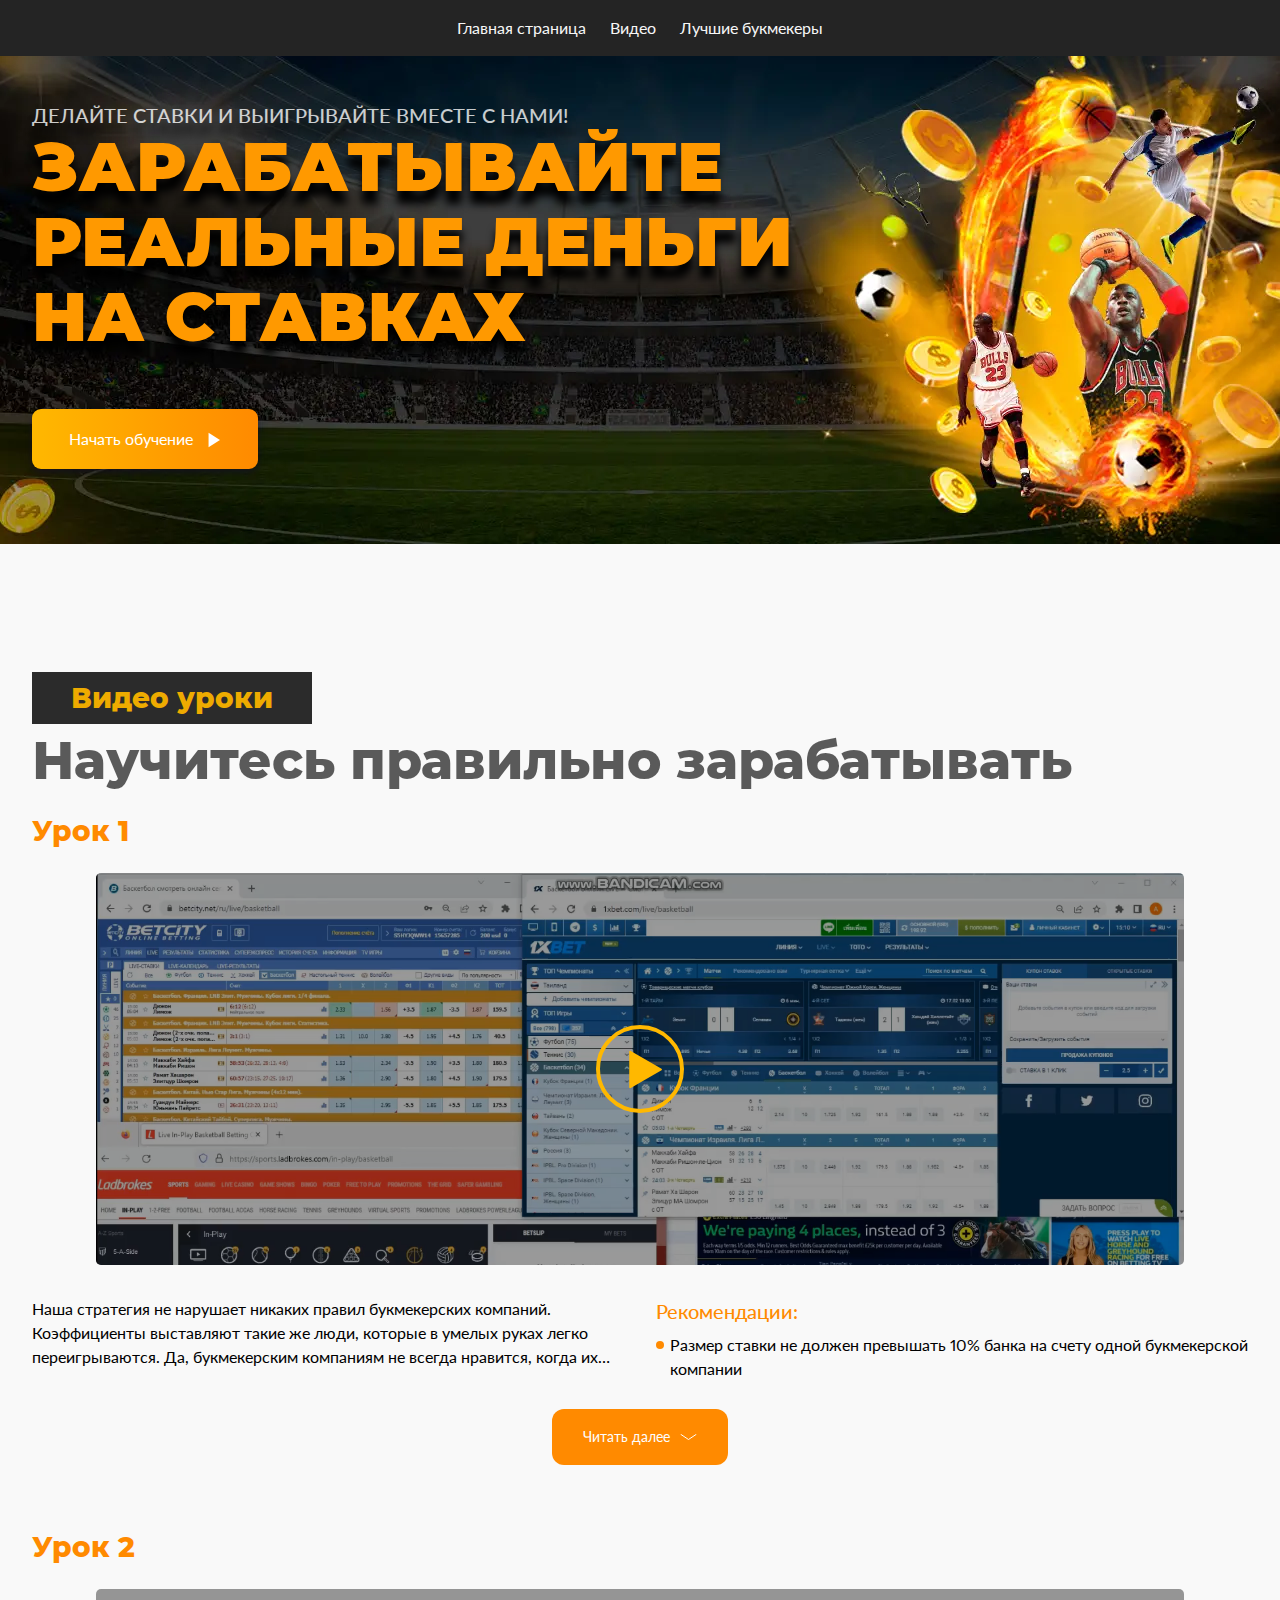
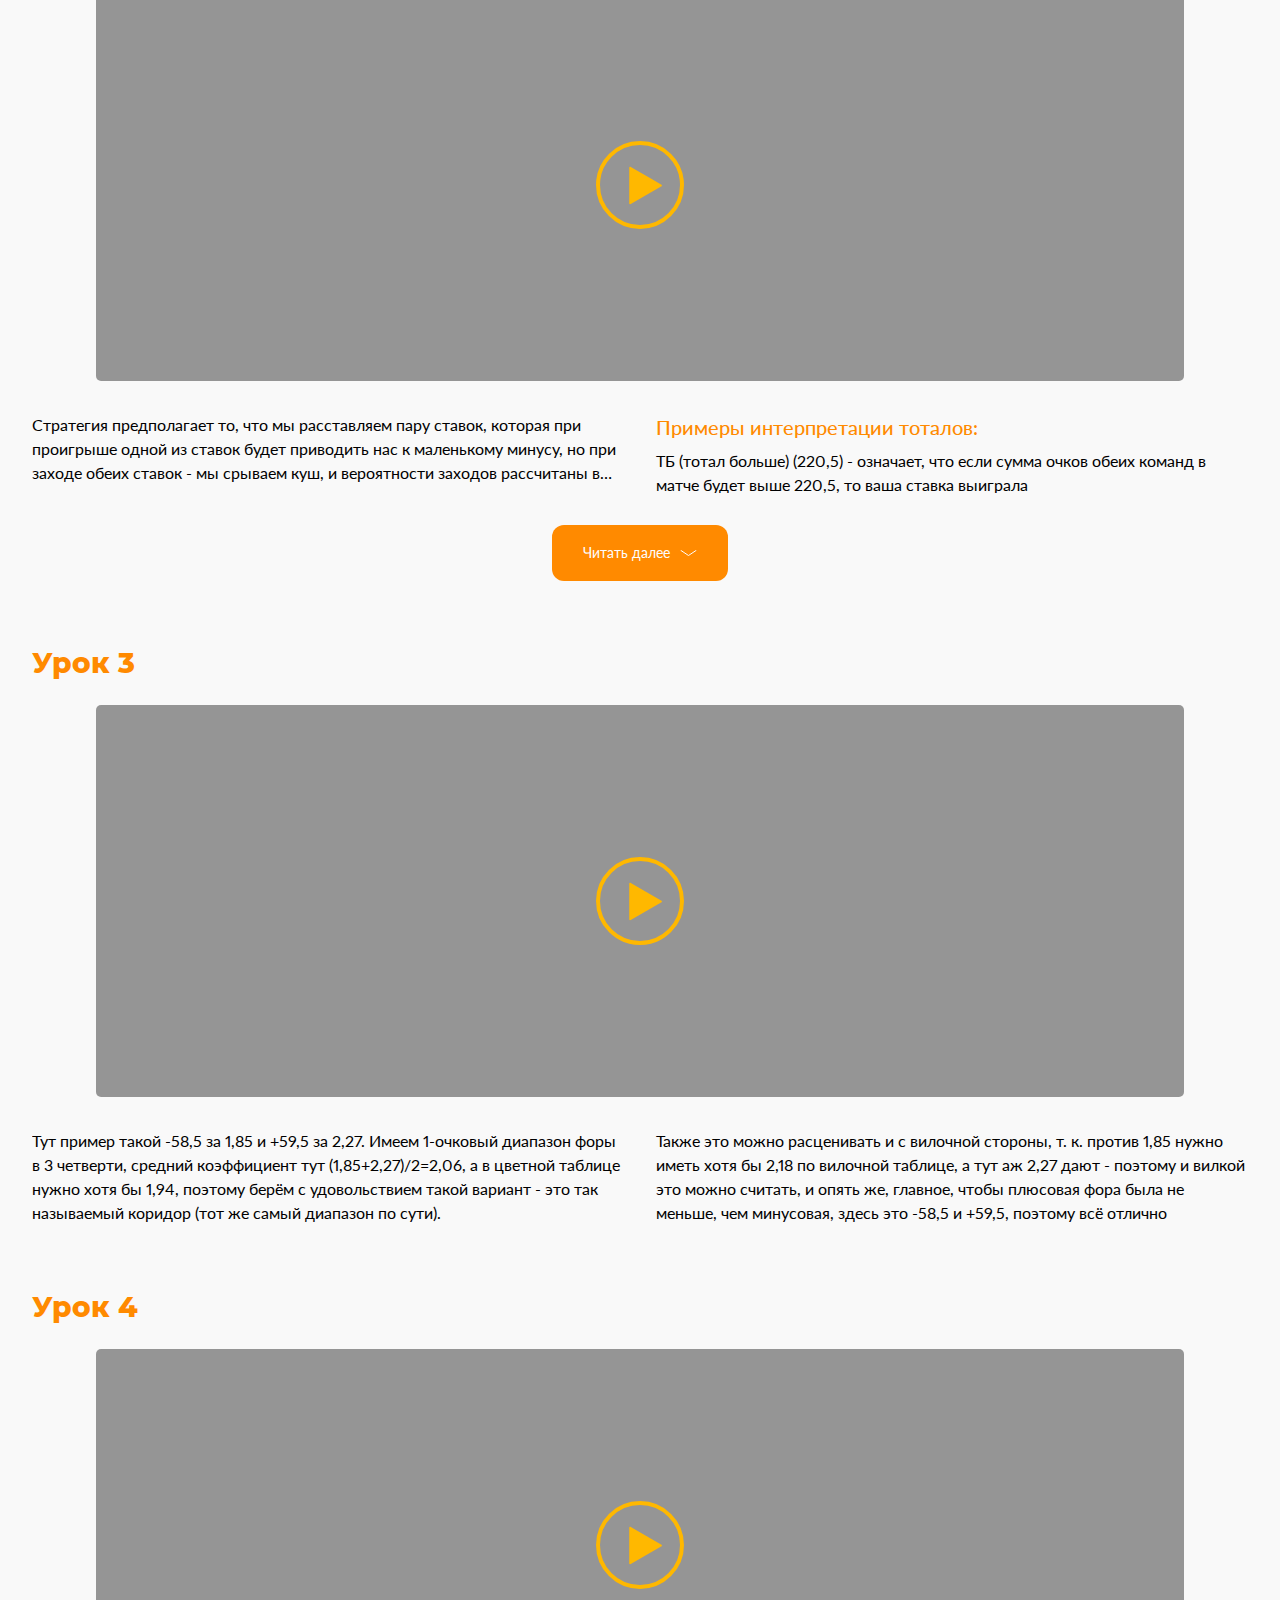
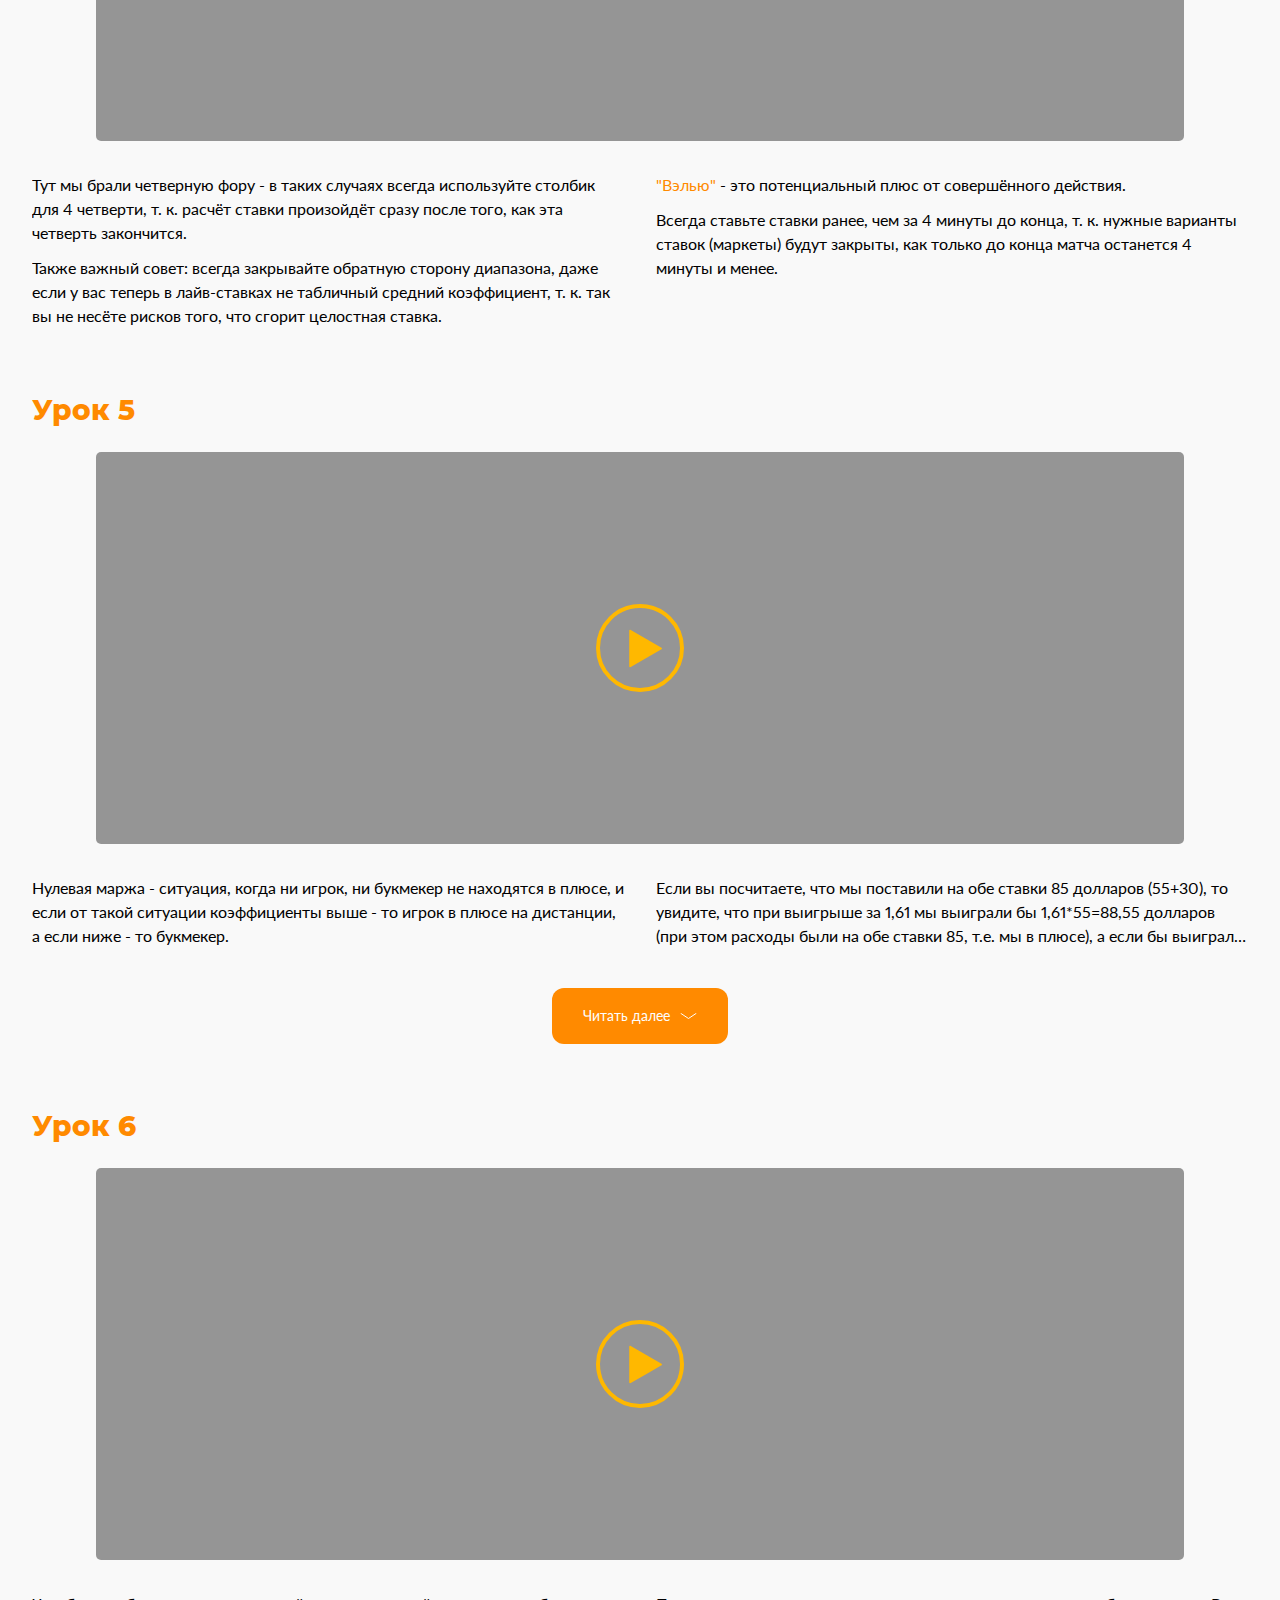
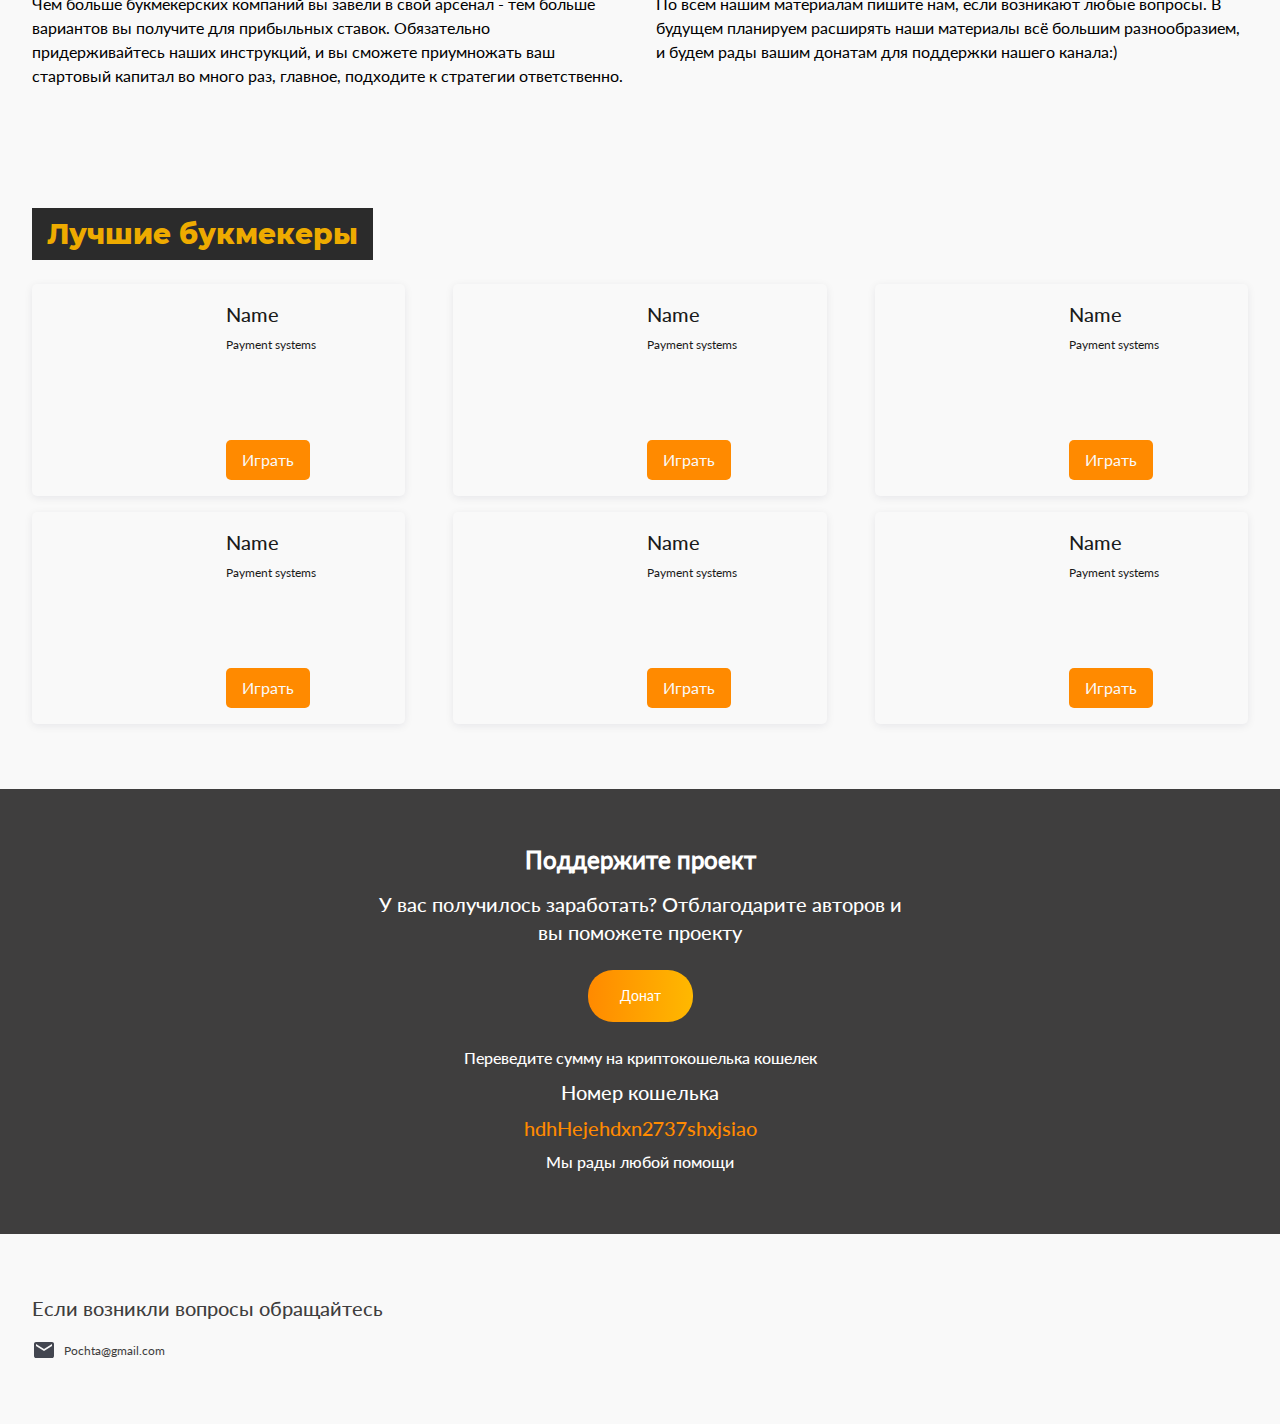
==== index.html @ 5195b5d2 "новая фича" ====
<!DOCTYPE html>
<html lang="en">

<head>
  <meta charset="UTF-8">
  <meta http-equiv="X-UA-Compatible" content="IE=edge">
  <meta name="viewport" content="width=device-width, initial-scale=1.0">
  <meta name="description" content="Зарабатывайте реальные деньги на ставках">
  <link rel="shortcut icon" href="./img/favicon.png">
  <link rel="preload" href="./fonts/Lato-Medium.woff2" as="font" type="font/woff2" crossorigin>
  <link rel="preload" href="./fonts/Lato-Regular.woff2" as="font" type="font/woff2" crossorigin>
  <link rel="preload" href="./fonts/Montserrat-Black.woff2" as="font" type="font/woff2" crossorigin>
  <link rel="preload" href="./fonts/Montserrat-ExtraBold.woff2" as="font" type="font/woff2" crossorigin>
  <link rel="stylesheet" href="./css/main-min.css">
  <script defer src="./js/main.js"></script>
  <title>Зарабатывайте реальные деньги на ставках</title>
</head>

<body>
  <div class="page">
    <header class="header">
      <div class="header__container container">
        <button class="burger" aria-label="Открыть скрытое меню">
          <span></span>
          <span></span>
          <span></span>
        </button>
        <div class="header__menu">
          <nav class="nav" aria-label="Навигация">
            <ul class="nav__list" aria-label="Список навигации">
              <li class="nav__item">
                <a class="nav__link link-anchor link-nav" href="index.html" aria-label="Главная страница">
                  Главная страница
                </a>
              </li>
              <li class="nav__item">
                <a class="nav__link link-anchor link-nav" href="#video" aria-label="Видео">
                  Видео
                </a>
              </li>
              <li class="nav__item">
                <a class="nav__link link-anchor link-nav" href="#bookmekers" aria-label="Лучшие букмекеры">
                  Лучшие букмекеры
                </a>
              </li>
            </ul>
          </nav>
          <button class="header__exit-menu"></button>
        </div>
      </div>
    </header>
    <main>
      <section class="hero">
        <div class="hero__container container">
          <div class="hero__descr">
            <h1 class="hero__title">
              <span>Делайте ставки и выигрывайте вместе с нами!</span>
              Зарабатывайте реальные деньги на ставках
            </h1>
            <a class="hero__link link-anchor link-v1" href="#video">
              Начать обучение
              <svg width="14" height="18">
                <use xlink:href="./img/svg/sprites.svg#arrow-h"></use>
              </svg>
            </a>
          </div>
        </div>
      </section>
      <section class="lessons" id="video">
        <div class="container">
          <h2 class="lessons__main-title title-v2">
            Видео уроки
          </h2>
          <h3 class="lessons__sub-title title-v3">
            Научитесь правильно зарабатывать
          </h3>
          <ul class="lessons__list" aria-label="Список уроков">
            <li class="lessons__item">
              <h4 class="lessons__mini-title title-v4">
                Урок 1
              </h4>
              <div class="lessons__video">
                <video src="./video/video-1.mp4" preload="metadata" muted width="100" height="100"></video>
                <span class="lessons__play">
                  <img src="./img/play.svg" loading="lazy" width="50" height="50" alt="Icon">
                </span>
              </div>
              <div class="lessons__content">
                <div class="lessons__column">
                  <p class="lessons__text lessons__text_over text-v1">
                    Наша стратегия не нарушает никаких правил букмекерских компаний. Коэффициенты выставляют такие же
                    люди, которые в умелых руках легко переигрываются. Да, букмекерским компаниям не всегда нравится,
                    когда их обыгрывают стабильно и на много, они могут
                    в будущем подрезать вам лимиты, но вы просто переходите на игру
                    в другие букмекерские компании и соблюдайте возможность верификации владельца аккаунта, таким
                    образом вы сможете
                    без проблем выигрывать в разных местах и переходить сразу же
                    на новые.
                  </p>
                  <h5 class="lessons__submini-title title-v5">
                    Вот список букмекерских компаний, которые хуже всего защищены от нашей стратегии:
                  </h5>
                  <ul class="lessons__sublist">
                    <li class="lessons__subitem">
                      <p class="lessons__text lessons__text_underline text-v1">
                        Букмекер 1
                      </p>
                    </li>
                    <li class="lessons__subitem">
                      <p class="lessons__text lessons__text_underline text-v1">
                        Букмекер 2
                      </p>
                    </li>
                    <li class="lessons__subitem">
                      <p class="lessons__text lessons__text_underline text-v1">
                        Букмекер 3
                      </p>
                    </li>
                    <li class="lessons__subitem">
                      <p class="lessons__text lessons__text_underline text-v1">
                        Букмекер 4
                      </p>
                    </li>
                  </ul>
                  <p class="lessons__text text-v1">
                    Другая таблица - так называемая <strong>"вилочная"</strong>, она предназначена для любых обратных
                    событий, например
                    победа первой команды и победа второй команды (когда нет ничьи), или, например, ТМ (100,5) и ТБ
                    (100,5). Левый столбик используйте, как искомый коэффициент, а правый для того, чтобы понимать, если
                    обратный коэффициент выше, чем указан там, то вы можете ставить "вилку" прямо здесь
                    и сейчас.
                  </p>
                  <p class="lessons__text text-v1">
                    Пример: вы заметили Ф1 (-1,5) за 1,8, а Ф2 (+1,5) в этом же матче, но на другой букмекерской
                    компании за 2,5 - посмотрите обратный коэффициент к 1,8 по нашей таблице, увидите там 2,25, то есть
                    1,8 против 2,5 - это вилочная ситуация, и если вы поставите и туда и туда, то остаётесь в плюсе,
                    независимо от того, как закончится игра. Деньги в таком случае распределяйте так: больший
                    коэффициент делите на меньший: 2,5/1,8=1,39 - это означает что на меньший коэффициент вам нужно
                    поставить в 1,39 раз больше денег, чем на больший, например 139 долларов на 1,8
                    и 100 долларов на 2,5, тогда вы получите профит с любого исхода этой двухисходки.
                  </p>
                </div>
                <div class="lessons__column">
                  <h5 class="lessons__submini-title title-v5">
                    Рекомендации:
                  </h5>
                  <ul class="lessons__sublist lessons__sublist_2">
                    <li class="lessons__subitem">
                      <p class="lessons__text text-v1">
                        Размер ставки не должен превышать 10% банка на счету одной букмекерской компании
                      </p>
                    </li>
                    <li class="lessons__subitem">
                      <p class="lessons__text text-v1">
                        Лимит банка для стратегии не ограничен. Лимиты ставок в самой букмекерской компании могут быть
                        ограниченными, но вы это легко можете проверить на вашем аккаунте, посмотрев максимальную ставку
                        на интересующий вариант для ставки, чтобы понимать границы, до которых вы можете там ставить за
                        один раз
                      </p>
                    </li>
                    <li class="lessons__subitem">
                      <p class="lessons__text text-v1">
                        Рекомендуем использовать маскировочные ставки на входе в виде обыкновенных небольших ставок по
                        вашему мнению на самые известные спортивные события - это создаст иллюзию, что вы самый
                        обыкновенный игрок, и таким образом вы сможете переиграть их на ещё большие деньги на дистанции
                      </p>
                    </li>
                    <li class="lessons__subitem">
                      <p class="lessons__text text-v1">
                        Лучшие чемпионаты для баскетбола - это NBA, NCAA, а также все чемпионаты Бразилии, Австралии,
                        Филиппин, Индонезии, Аргентины, Японии и Южной Кореи. Все эти варианты имеют, как правило, очень
                        высокие лимиты, и они считаются топовыми в баскетболе, и играя на этих турнирах вы также будете
                        замаскированы, так как туда ставит очень большой пул любителей ставок, а также время от времени
                        вы можете играть на любом баскетболе помимо этих турниров. В футболе же можно ставить вообще на
                        любой чемпионат
                      </p>
                    </li>
                  </ul>
                  <table class="lessons__table table-one">
                    <tr class="table-one__r table-one__r_1">
                      <th class="table-one__th">
                        <p class="table-one__text">
                          Коэфициент
                        </p>
                      </th>
                      <th class="table-one__th">
                        <p class="table-one__text">
                          Обратный коэффициент
                        </p>
                      </th>
                    </tr>
                    <tr class="table-one__r table-one__r_2">
                      <td class="table-one__d">
                        <p class="table-one__text">
                          2
                        </p>
                      </td>
                      <td class="table-one__d">
                        <p class="table-one__text">
                          2
                        </p>
                      </td>
                    </tr>
                    <tr class="table-one__r">
                      <td class="table-one__d">
                        <p class="table-one__text">
                          1.99
                        </p>
                      </td>
                      <td class="table-one__d">
                        <p class="table-one__text">
                          2.01
                        </p>
                      </td>
                    </tr>
                    <tr class="table-one__r">
                      <td class="table-one__d">
                        <p class="table-one__text">
                          1.98
                        </p>
                      </td>
                      <td class="table-one__d">
                        <p class="table-one__text">
                          2.02
                        </p>
                      </td>
                    </tr>
                    <tr class="table-one__r">
                      <td class="table-one__d">
                        <p class="table-one__text">
                          1.97
                        </p>
                      </td>
                      <td class="table-one__d">
                        <p class="table-one__text">
                          2.03
                        </p>
                      </td>
                    </tr>
                    <tr class="table-one__r">
                      <td class="table-one__d">
                        <p class="table-one__text">
                          1.96
                        </p>
                      </td>
                      <td class="table-one__d">
                        <p class="table-one__text">
                          2.04
                        </p>
                      </td>
                    </tr>
                    <tr class="table-one__r">
                      <td class="table-one__d">
                        <p class="table-one__text">
                          1.95
                        </p>
                      </td>
                      <td class="table-one__d">
                        <p class="table-one__text">
                          2.05
                        </p>
                      </td>
                    </tr>
                    <tr class="table-one__r">
                      <td class="table-one__d">
                        <p class="table-one__text">
                          1.96
                        </p>
                      </td>
                      <td class="table-one__d">
                        <p class="table-one__text">
                          2.04
                        </p>
                      </td>
                    </tr>
                    <tr class="table-one__r">
                      <td class="table-one__d">
                        <p class="table-one__text">
                          1.95
                        </p>
                      </td>
                      <td class="table-one__d">
                        <p class="table-one__text">
                          2.05
                        </p>
                      </td>
                    </tr>
                    <tr class="table-one__r">
                      <td class="table-one__d">
                        <p class="table-one__text">
                          1.94
                        </p>
                      </td>
                      <td class="table-one__d">
                        <p class="table-one__text">
                          2.06
                        </p>
                      </td>
                    </tr>
                    <tr class="table-one__r">
                      <td class="table-one__d">
                        <p class="table-one__text">
                          1.93
                        </p>
                      </td>
                      <td class="table-one__d">
                        <p class="table-one__text">
                          2.08
                        </p>
                      </td>
                    </tr>
                    <tr class="table-one__r">
                      <td class="table-one__d">
                        <p class="table-one__text">
                          1.92
                        </p>
                      </td>
                      <td class="table-one__d">
                        <p class="table-one__text">
                          2.09
                        </p>
                      </td>
                    </tr>
                    <tr class="table-one__r">
                      <td class="table-one__d">
                        <p class="table-one__text">
                          1.91
                        </p>
                      </td>
                      <td class="table-one__d">
                        <p class="table-one__text">
                          2.10
                        </p>
                      </td>
                    </tr>
                    <tr class="table-one__r">
                      <td class="table-one__d">
                        <p class="table-one__text">
                          1.9
                        </p>
                      </td>
                      <td class="table-one__d">
                        <p class="table-one__text">
                          2.11
                        </p>
                      </td>
                    </tr>
                    <tr class="table-one__r">
                      <td class="table-one__d">
                        <p class="table-one__text">
                          1.89
                        </p>
                      </td>
                      <td class="table-one__d">
                        <p class="table-one__text">
                          2.12
                        </p>
                      </td>
                    </tr>
                    <tr class="table-one__r">
                      <td class="table-one__d">
                        <p class="table-one__text">
                          1.88
                        </p>
                      </td>
                      <td class="table-one__d">
                        <p class="table-one__text">
                          2.14
                        </p>
                      </td>
                    </tr>
                    <tr class="table-one__r">
                      <td class="table-one__d">
                        <p class="table-one__text">
                          1.87
                        </p>
                      </td>
                      <td class="table-one__d">
                        <p class="table-one__text">
                          2.15
                        </p>
                      </td>
                    </tr>
                    <tr class="table-one__r">
                      <td class="table-one__d">
                        <p class="table-one__text">
                          1.86
                        </p>
                      </td>
                      <td class="table-one__d">
                        <p class="table-one__text">
                          2.16
                        </p>
                      </td>
                    </tr>
                    <tr class="table-one__r">
                      <td class="table-one__d">
                        <p class="table-one__text">
                          1.85
                        </p>
                      </td>
                      <td class="table-one__d">
                        <p class="table-one__text">
                          2.18
                        </p>
                      </td>
                    </tr>
                    <tr class="table-one__r">
                      <td class="table-one__d">
                        <p class="table-one__text">
                          1.84
                        </p>
                      </td>
                      <td class="table-one__d">
                        <p class="table-one__text">
                          2.19
                        </p>
                      </td>
                    </tr>
                    <tr class="table-one__r">
                      <td class="table-one__d">
                        <p class="table-one__text">
                          1.83
                        </p>
                      </td>
                      <td class="table-one__d">
                        <p class="table-one__text">
                          2.20
                        </p>
                      </td>
                    </tr>
                    <tr class="table-one__r">
                      <td class="table-one__d">
                        <p class="table-one__text">
                          1.82
                        </p>
                      </td>
                      <td class="table-one__d">
                        <p class="table-one__text">
                          2.22
                        </p>
                      </td>
                    </tr>
                    <tr class="table-one__r">
                      <td class="table-one__d">
                        <p class="table-one__text">
                          1.81
                        </p>
                      </td>
                      <td class="table-one__d">
                        <p class="table-one__text">
                          2.23
                        </p>
                      </td>
                    </tr>
                    <tr class="table-one__r">
                      <td class="table-one__d">
                        <p class="table-one__text">
                          1.8
                        </p>
                      </td>
                      <td class="table-one__d">
                        <p class="table-one__text">
                          2.25
                        </p>
                      </td>
                    </tr>
                    <tr class="table-one__r">
                      <td class="table-one__d">
                        <p class="table-one__text">
                          1.79
                        </p>
                      </td>
                      <td class="table-one__d">
                        <p class="table-one__text">
                          2.27
                        </p>
                      </td>
                    </tr>
                    <tr class="table-one__r">
                      <td class="table-one__d">
                        <p class="table-one__text">
                          1.78
                        </p>
                      </td>
                      <td class="table-one__d">
                        <p class="table-one__text">
                          2.28
                        </p>
                      </td>
                    </tr>
                    <tr class="table-one__r">
                      <td class="table-one__d">
                        <p class="table-one__text">
                          1.77
                        </p>
                      </td>
                      <td class="table-one__d">
                        <p class="table-one__text">
                          2.30
                        </p>
                      </td>
                    </tr>
                    <tr class="table-one__r">
                      <td class="table-one__d">
                        <p class="table-one__text">
                          1.76
                        </p>
                      </td>
                      <td class="table-one__d">
                        <p class="table-one__text">
                          2.32
                        </p>
                      </td>
                    </tr>
                    <tr class="table-one__r">
                      <td class="table-one__d">
                        <p class="table-one__text">
                          1.75
                        </p>
                      </td>
                      <td class="table-one__d">
                        <p class="table-one__text">
                          2.33
                        </p>
                      </td>
                    </tr>
                    <tr class="table-one__r">
                      <td class="table-one__d">
                        <p class="table-one__text">
                          1.74
                        </p>
                      </td>
                      <td class="table-one__d">
                        <p class="table-one__text">
                          2.35
                        </p>
                      </td>
                    </tr>
                    <tr class="table-one__r">
                      <td class="table-one__d">
                        <p class="table-one__text">
                          1.73
                        </p>
                      </td>
                      <td class="table-one__d">
                        <p class="table-one__text">
                          2.37
                        </p>
                      </td>
                    </tr>
                    <tr class="table-one__r">
                      <td class="table-one__d">
                        <p class="table-one__text">
                          1.72
                        </p>
                      </td>
                      <td class="table-one__d">
                        <p class="table-one__text">
                          2.39
                        </p>
                      </td>
                    </tr>
                    <tr class="table-one__r">
                      <td class="table-one__d">
                        <p class="table-one__text">
                          1.71
                        </p>
                      </td>
                      <td class="table-one__d">
                        <p class="table-one__text">
                          2.41
                        </p>
                      </td>
                    </tr>
                    <tr class="table-one__r">
                      <td class="table-one__d">
                        <p class="table-one__text">
                          1.7
                        </p>
                      </td>
                      <td class="table-one__d">
                        <p class="table-one__text">
                          2.43
                        </p>
                      </td>
                    </tr>
                    <tr class="table-one__r">
                      <td class="table-one__d">
                        <p class="table-one__text">
                          1.69
                        </p>
                      </td>
                      <td class="table-one__d">
                        <p class="table-one__text">
                          2.45
                        </p>
                      </td>
                    </tr>
                    <tr class="table-one__r">
                      <td class="table-one__d">
                        <p class="table-one__text">
                          1.68
                        </p>
                      </td>
                      <td class="table-one__d">
                        <p class="table-one__text">
                          2.47
                        </p>
                      </td>
                    </tr>
                    <tr class="table-one__r">
                      <td class="table-one__d">
                        <p class="table-one__text">
                          1.67
                        </p>
                      </td>
                      <td class="table-one__d">
                        <p class="table-one__text">
                          2.49
                        </p>
                      </td>
                    </tr>
                    <tr class="table-one__r">
                      <td class="table-one__d">
                        <p class="table-one__text">
                          1.66
                        </p>
                      </td>
                      <td class="table-one__d">
                        <p class="table-one__text">
                          2.52
                        </p>
                      </td>
                    </tr>
                    <tr class="table-one__r">
                      <td class="table-one__d">
                        <p class="table-one__text">
                          1.65
                        </p>
                      </td>
                      <td class="table-one__d">
                        <p class="table-one__text">
                          2.54
                        </p>
                      </td>
                    </tr>
                    <tr class="table-one__r">
                      <td class="table-one__d">
                        <p class="table-one__text">
                          1.64
                        </p>
                      </td>
                      <td class="table-one__d">
                        <p class="table-one__text">
                          2.56
                        </p>
                      </td>
                    </tr>
                    <tr class="table-one__r">
                      <td class="table-one__d">
                        <p class="table-one__text">
                          1.63
                        </p>
                      </td>
                      <td class="table-one__d">
                        <p class="table-one__text">
                          2.59
                        </p>
                      </td>
                    </tr>
                    <tr class="table-one__r">
                      <td class="table-one__d">
                        <p class="table-one__text">
                          1.62
                        </p>
                      </td>
                      <td class="table-one__d">
                        <p class="table-one__text">
                          2.61
                        </p>
                      </td>
                    </tr>
                    <tr class="table-one__r">
                      <td class="table-one__d">
                        <p class="table-one__text">
                          1.61
                        </p>
                      </td>
                      <td class="table-one__d">
                        <p class="table-one__text">
                          2.64
                        </p>
                      </td>
                    </tr>
                    <tr class="table-one__r">
                      <td class="table-one__d">
                        <p class="table-one__text">
                          1.6
                        </p>
                      </td>
                      <td class="table-one__d">
                        <p class="table-one__text">
                          2.67
                        </p>
                      </td>
                    </tr>
                    <tr class="table-one__r">
                      <td class="table-one__d">
                        <p class="table-one__text">
                          1.59
                        </p>
                      </td>
                      <td class="table-one__d">
                        <p class="table-one__text">
                          2.69
                        </p>
                      </td>
                    </tr>
                    <tr class="table-one__r">
                      <td class="table-one__d">
                        <p class="table-one__text">
                          1.58
                        </p>
                      </td>
                      <td class="table-one__d">
                        <p class="table-one__text">
                          2.72
                        </p>
                      </td>
                    </tr>
                    <tr class="table-one__r">
                      <td class="table-one__d">
                        <p class="table-one__text">
                          1.57
                        </p>
                      </td>
                      <td class="table-one__d">
                        <p class="table-one__text">
                          2.75
                        </p>
                      </td>
                    </tr>
                    <tr class="table-one__r">
                      <td class="table-one__d">
                        <p class="table-one__text">
                          1.56
                        </p>
                      </td>
                      <td class="table-one__d">
                        <p class="table-one__text">
                          2.79
                        </p>
                      </td>
                    </tr>
                    <tr class="table-one__r">
                      <td class="table-one__d">
                        <p class="table-one__text">
                          1.55
                        </p>
                      </td>
                      <td class="table-one__d">
                        <p class="table-one__text">
                          2.82
                        </p>
                      </td>
                    </tr>
                    <tr class="table-one__r">
                      <td class="table-one__d">
                        <p class="table-one__text">
                          1.54
                        </p>
                      </td>
                      <td class="table-one__d">
                        <p class="table-one__text">
                          2.85
                        </p>
                      </td>
                    </tr>
                    <tr class="table-one__r">
                      <td class="table-one__d">
                        <p class="table-one__text">
                          1.53
                        </p>
                      </td>
                      <td class="table-one__d">
                        <p class="table-one__text">
                          2.89
                        </p>
                      </td>
                    </tr>
                    <tr class="table-one__r">
                      <td class="table-one__d">
                        <p class="table-one__text">
                          1.52
                        </p>
                      </td>
                      <td class="table-one__d">
                        <p class="table-one__text">
                          2.92
                        </p>
                      </td>
                    </tr>
                    <tr class="table-one__r">
                      <td class="table-one__d">
                        <p class="table-one__text">
                          1.51
                        </p>
                      </td>
                      <td class="table-one__d">
                        <p class="table-one__text">
                          2.96
                        </p>
                      </td>
                    </tr>
                    <tr class="table-one__r">
                      <td class="table-one__d">
                        <p class="table-one__text">
                          1.5
                        </p>
                      </td>
                      <td class="table-one__d">
                        <p class="table-one__text">
                          3.0
                        </p>
                      </td>
                    </tr>
                    <tr class="table-one__r">
                      <td class="table-one__d">
                        <p class="table-one__text">
                          1.49
                        </p>
                      </td>
                      <td class="table-one__d">
                        <p class="table-one__text">
                          3.04
                        </p>
                      </td>
                    </tr>
                    <tr class="table-one__r">
                      <td class="table-one__d">
                        <p class="table-one__text">
                          1.48
                        </p>
                      </td>
                      <td class="table-one__d">
                        <p class="table-one__text">
                          3.08
                        </p>
                      </td>
                    </tr>
                    <tr class="table-one__r">
                      <td class="table-one__d">
                        <p class="table-one__text">
                          1.47
                        </p>
                      </td>
                      <td class="table-one__d">
                        <p class="table-one__text">
                          3.13
                        </p>
                      </td>
                    </tr>
                    <tr class="table-one__r">
                      <td class="table-one__d">
                        <p class="table-one__text">
                          1.46
                        </p>
                      </td>
                      <td class="table-one__d">
                        <p class="table-one__text">
                          3.17
                        </p>
                      </td>
                    </tr>
                    <tr class="table-one__r">
                      <td class="table-one__d">
                        <p class="table-one__text">
                          1.45
                        </p>
                      </td>
                      <td class="table-one__d">
                        <p class="table-one__text">
                          3.22
                        </p>
                      </td>
                    </tr>
                    <tr class="table-one__r">
                      <td class="table-one__d">
                        <p class="table-one__text">
                          1.44
                        </p>
                      </td>
                      <td class="table-one__d">
                        <p class="table-one__text">
                          3.27
                        </p>
                      </td>
                    </tr>
                    <tr class="table-one__r">
                      <td class="table-one__d">
                        <p class="table-one__text">
                          1.43
                        </p>
                      </td>
                      <td class="table-one__d">
                        <p class="table-one__text">
                          3.33
                        </p>
                      </td>
                    </tr>
                    <tr class="table-one__r">
                      <td class="table-one__d">
                        <p class="table-one__text">
                          1.42
                        </p>
                      </td>
                      <td class="table-one__d">
                        <p class="table-one__text">
                          3.38
                        </p>
                      </td>
                    </tr>
                    <tr class="table-one__r">
                      <td class="table-one__d">
                        <p class="table-one__text">
                          1.41
                        </p>
                      </td>
                      <td class="table-one__d">
                        <p class="table-one__text">
                          3.44
                        </p>
                      </td>
                    </tr>
                    <tr class="table-one__r">
                      <td class="table-one__d">
                        <p class="table-one__text">
                          1.4
                        </p>
                      </td>
                      <td class="table-one__d">
                        <p class="table-one__text">
                          3.50
                        </p>
                      </td>
                    </tr>
                    <tr class="table-one__r">
                      <td class="table-one__d">
                        <p class="table-one__text">
                          1.39
                        </p>
                      </td>
                      <td class="table-one__d">
                        <p class="table-one__text">
                          3.56
                        </p>
                      </td>
                    </tr>
                    <tr class="table-one__r">
                      <td class="table-one__d">
                        <p class="table-one__text">
                          1.38
                        </p>
                      </td>
                      <td class="table-one__d">
                        <p class="table-one__text">
                          3.63
                        </p>
                      </td>
                    </tr>
                    <tr class="table-one__r">
                      <td class="table-one__d">
                        <p class="table-one__text">
                          1.37
                        </p>
                      </td>
                      <td class="table-one__d">
                        <p class="table-one__text">
                          3.70
                        </p>
                      </td>
                    </tr>
                    <tr class="table-one__r">
                      <td class="table-one__d">
                        <p class="table-one__text">
                          1.36
                        </p>
                      </td>
                      <td class="table-one__d">
                        <p class="table-one__text">
                          3.78
                        </p>
                      </td>
                    </tr>
                    <tr class="table-one__r">
                      <td class="table-one__d">
                        <p class="table-one__text">
                          1.35
                        </p>
                      </td>
                      <td class="table-one__d">
                        <p class="table-one__text">
                          3.86
                        </p>
                      </td>
                    </tr>
                    <tr class="table-one__r">
                      <td class="table-one__d">
                        <p class="table-one__text">
                          1.34
                        </p>
                      </td>
                      <td class="table-one__d">
                        <p class="table-one__text">
                          3.94
                        </p>
                      </td>
                    </tr>
                    <tr class="table-one__r">
                      <td class="table-one__d">
                        <p class="table-one__text">
                          1.33
                        </p>
                      </td>
                      <td class="table-one__d">
                        <p class="table-one__text">
                          4.03
                        </p>
                      </td>
                    </tr>
                    <tr class="table-one__r">
                      <td class="table-one__d">
                        <p class="table-one__text">
                          1.32
                        </p>
                      </td>
                      <td class="table-one__d">
                        <p class="table-one__text">
                          4.13
                        </p>
                      </td>
                    </tr>
                    <tr class="table-one__r">
                      <td class="table-one__d">
                        <p class="table-one__text">
                          1.31
                        </p>
                      </td>
                      <td class="table-one__d">
                        <p class="table-one__text">
                          4.23
                        </p>
                      </td>
                    </tr>
                    <tr class="table-one__r">
                      <td class="table-one__d">
                        <p class="table-one__text">
                          1.3
                        </p>
                      </td>
                      <td class="table-one__d">
                        <p class="table-one__text">
                          4.33
                        </p>
                      </td>
                    </tr>
                    <tr class="table-one__r">
                      <td class="table-one__d">
                        <p class="table-one__text">
                          1.29
                        </p>
                      </td>
                      <td class="table-one__d">
                        <p class="table-one__text">
                          4.45
                        </p>
                      </td>
                    </tr>
                    <tr class="table-one__r">
                      <td class="table-one__d">
                        <p class="table-one__text">
                          1.28
                        </p>
                      </td>
                      <td class="table-one__d">
                        <p class="table-one__text">
                          4.57
                        </p>
                      </td>
                    </tr>
                    <tr class="table-one__r">
                      <td class="table-one__d">
                        <p class="table-one__text">
                          1.27
                        </p>
                      </td>
                      <td class="table-one__d">
                        <p class="table-one__text">
                          4.70
                        </p>
                      </td>
                    </tr>
                    <tr class="table-one__r">
                      <td class="table-one__d">
                        <p class="table-one__text">
                          1.26
                        </p>
                      </td>
                      <td class="table-one__d">
                        <p class="table-one__text">
                          4.85
                        </p>
                      </td>
                    </tr>
                    <tr class="table-one__r">
                      <td class="table-one__d">
                        <p class="table-one__text">
                          1.25
                        </p>
                      </td>
                      <td class="table-one__d">
                        <p class="table-one__text">
                          5.00
                        </p>
                      </td>
                    </tr>
                    <tr class="table-one__r">
                      <td class="table-one__d">
                        <p class="table-one__text">
                          1.24
                        </p>
                      </td>
                      <td class="table-one__d">
                        <p class="table-one__text">
                          5.17
                        </p>
                      </td>
                    </tr>
                    <tr class="table-one__r">
                      <td class="table-one__d">
                        <p class="table-one__text">
                          1.23
                        </p>
                      </td>
                      <td class="table-one__d">
                        <p class="table-one__text">
                          5.35
                        </p>
                      </td>
                    </tr>
                    <tr class="table-one__r">
                      <td class="table-one__d">
                        <p class="table-one__text">
                          1.22
                        </p>
                      </td>
                      <td class="table-one__d">
                        <p class="table-one__text">
                          5.55
                        </p>
                      </td>
                    </tr>
                    <tr class="table-one__r">
                      <td class="table-one__d">
                        <p class="table-one__text">
                          1.21
                        </p>
                      </td>
                      <td class="table-one__d">
                        <p class="table-one__text">
                          5.76
                        </p>
                      </td>
                    </tr>
                    <tr class="table-one__r">
                      <td class="table-one__d">
                        <p class="table-one__text">
                          1.2
                        </p>
                      </td>
                      <td class="table-one__d">
                        <p class="table-one__text">
                          6.00
                        </p>
                      </td>
                    </tr>
                    <tr class="table-one__r">
                      <td class="table-one__d">
                        <p class="table-one__text">
                          1.19
                        </p>
                      </td>
                      <td class="table-one__d">
                        <p class="table-one__text">
                          6.26
                        </p>
                      </td>
                    </tr>
                    <tr class="table-one__r">
                      <td class="table-one__d">
                        <p class="table-one__text">
                          1.18
                        </p>
                      </td>
                      <td class="table-one__d">
                        <p class="table-one__text">
                          6.56
                        </p>
                      </td>
                    </tr>
                    <tr class="table-one__r">
                      <td class="table-one__d">
                        <p class="table-one__text">
                          1.17
                        </p>
                      </td>
                      <td class="table-one__d">
                        <p class="table-one__text">
                          6.88
                        </p>
                      </td>
                    </tr>
                    <tr class="table-one__r">
                      <td class="table-one__d">
                        <p class="table-one__text">
                          1.16
                        </p>
                      </td>
                      <td class="table-one__d">
                        <p class="table-one__text">
                          7.25
                        </p>
                      </td>
                    </tr>
                    <tr class="table-one__r">
                      <td class="table-one__d">
                        <p class="table-one__text">
                          1.15
                        </p>
                      </td>
                      <td class="table-one__d">
                        <p class="table-one__text">
                          7.67
                        </p>
                      </td>
                    </tr>
                    <tr class="table-one__r">
                      <td class="table-one__d">
                        <p class="table-one__text">
                          1.14
                        </p>
                      </td>
                      <td class="table-one__d">
                        <p class="table-one__text">
                          8.14
                        </p>
                      </td>
                    </tr>
                    <tr class="table-one__r">
                      <td class="table-one__d">
                        <p class="table-one__text">
                          1.13
                        </p>
                      </td>
                      <td class="table-one__d">
                        <p class="table-one__text">
                          8.69
                        </p>
                      </td>
                    </tr>
                    <tr class="table-one__r">
                      <td class="table-one__d">
                        <p class="table-one__text">
                          1.12
                        </p>
                      </td>
                      <td class="table-one__d">
                        <p class="table-one__text">
                          9.33
                        </p>
                      </td>
                    </tr>
                    <tr class="table-one__r">
                      <td class="table-one__d">
                        <p class="table-one__text">
                          1.11
                        </p>
                      </td>
                      <td class="table-one__d">
                        <p class="table-one__text">
                          10.09
                        </p>
                      </td>
                    </tr>
                    <tr class="table-one__r">
                      <td class="table-one__d">
                        <p class="table-one__text">
                          1.1
                        </p>
                      </td>
                      <td class="table-one__d">
                        <p class="table-one__text">
                          11.00
                        </p>
                      </td>
                    </tr>
                    <tr class="table-one__r">
                      <td class="table-one__d">
                        <p class="table-one__text">
                          1.09
                        </p>
                      </td>
                      <td class="table-one__d">
                        <p class="table-one__text">
                          12.11
                        </p>
                      </td>
                    </tr>
                    <tr class="table-one__r">
                      <td class="table-one__d">
                        <p class="table-one__text">
                          1.08
                        </p>
                      </td>
                      <td class="table-one__d">
                        <p class="table-one__text">
                          13.50
                        </p>
                      </td>
                    </tr>
                    <tr class="table-one__r">
                      <td class="table-one__d">
                        <p class="table-one__text">
                          1.07
                        </p>
                      </td>
                      <td class="table-one__d">
                        <p class="table-one__text">
                          15.29
                        </p>
                      </td>
                    </tr>
                    <tr class="table-one__r">
                      <td class="table-one__d">
                        <p class="table-one__text">
                          1.06
                        </p>
                      </td>
                      <td class="table-one__d">
                        <p class="table-one__text">
                          17.67
                        </p>
                      </td>
                    </tr>
                    <tr class="table-one__r">
                      <td class="table-one__d">
                        <p class="table-one__text">
                          1.05
                        </p>
                      </td>
                      <td class="table-one__d">
                        <p class="table-one__text">
                          21.00
                        </p>
                      </td>
                    </tr>
                    <tr class="table-one__r">
                      <td class="table-one__d">
                        <p class="table-one__text">
                          1.04
                        </p>
                      </td>
                      <td class="table-one__d">
                        <p class="table-one__text">
                          26.00
                        </p>
                      </td>
                    </tr>
                    <tr class="table-one__r">
                      <td class="table-one__d">
                        <p class="table-one__text">
                          1.03
                        </p>
                      </td>
                      <td class="table-one__d">
                        <p class="table-one__text">
                          34.33
                        </p>
                      </td>
                    </tr>
                    <tr class="table-one__r">
                      <td class="table-one__d">
                        <p class="table-one__text">
                          1.02
                        </p>
                      </td>
                      <td class="table-one__d">
                        <p class="table-one__text">
                          51.00
                        </p>
                      </td>
                    </tr>
                    <tr class="table-one__r">
                      <td class="table-one__d">
                        <p class="table-one__text">
                          1.01
                        </p>
                      </td>
                      <td class="table-one__d">
                        <p class="table-one__text">
                          101.00
                        </p>
                      </td>
                    </tr>
                  </table>
                </div>
              </div>
              <a class="lessons__button link-v2">
                <span class="span-1">Читать далее</span>
                <span class="span-2">Свернуть</span>
                <svg width="17" height="7">
                  <use xlink:href="./img/svg/sprites.svg#arrow"></use>
                </svg>
              </a>
            </li>
            <li class="lessons__item">
              <h4 class="lessons__mini-title title-v4">
                Урок 2
              </h4>
              <div class="lessons__video">
                <video src="./video/video-2.mp4" preload="metadata" muted width="100" height="100"></video>
                <span class="lessons__play">
                  <img src="./img/play.svg" loading="lazy" width="50" height="50" alt="Icon">
                </span>
              </div>
              <div class="lessons__content">
                <div class="lessons__column">
                  <p class="lessons__text lessons__text_over text-v1">
                    Стратегия предполагает то, что мы расставляем пару ставок, которая при проигрыше одной из ставок
                    будет приводить нас к маленькому минусу, но при заходе обеих ставок - мы срываем куш, и вероятности
                    заходов рассчитаны в таблицах так, что
                    на дистанции мы всегда будем в плюсе, даже если с десяток начальных пар сыграло
                    у вас в маленький минус - в этом ничего страшного нет, просто двигайтесь
                    по правилам стратегии, и будете получать стабильный профит, когда будут заходить куши.
                  </p>
                  <p class="lessons__text text-v1">
                    В нашей стратегии плюсовая фора должна быть больше, чем минусовая, например пара Ф1(-1) и Ф2(+5,5)
                    означает диапазон в 4,5 очка.
                  </p>
                  <p class="lessons__text text-v1">
                    Также в нашей стратегии ТМ (тотал меньше) всегда должен быть выше по значению, чем ТБ (тотал
                    больше), например ТМ (205,5) и ТБ (200) означает диапазон в 5,5 очков.
                  </p>
                  <p class="lessons__text text-v1">
                    В цветной таблице в первом столбике перечислены диапазоны, а в следующих столбиках минимально
                    необходимый средний коэффициент двух ставок, которые мы ставим по нашей стратегии. Рекомендуем
                    всегда ставить с 3 четверти баскетбольного матча, так как чем ближе к концу матча, тем легче чаще
                    выигрывать. Примеры: идёт 3 четверть матча, мы ставим четырёх-очковый диапазон форы Ф1 (-1,5) за 1,8
                    и Ф2 (+5,5) за 1,7 - тогда средний коэффициент у нас будет (1,8+1,7)/2=1,75, и мы видим, что
                    табличное значение как раз 1,75, поэтому мы можем ставить такое в плюс, это рассчитано
                    математически, также если средний коэффициент получился бы выше 1,75 в данном примере, то это было
                    бы дополнительном плюсом для вас - так можно заработать ещё больше денег, так как выплата будет ещё
                    дороже.
                  </p>
                  <h5 class="lessons__submini-title lessons__submini-title_color title-v5">
                    Вот наша цветная таблица из видео:
                  </h5>
                  <table class="lessons__table table-two">
                    <tr class="table-two__tr table-two__tr_background table-two__tr_1">
                      <th class="table-two__th">
                        <p class="table-two__title table-two__title_left">
                          Диапазон
                        </p>
                      </th>
                      <th class="table-two__th">
                        <p class="table-two__title">
                          Форы
                        </p>
                      </th>
                      <th class="table-two__th">
                        <p class="table-two__title">
                          Тоталы
                        </p>
                      </th>
                    </tr>
                    <tr class="table-two__tr table-two__tr_2">
                      <td class="table-two__td">
                        <p class="table-two__text">
                          0.5
                        </p>
                      </td>
                      <td class="table-two__td">
                        <p class="table-two__text table-two__text_b">
                          1.97
                        </p>
                      </td>
                      <td class="table-two__td">
                        <p class="table-two__text table-two__text_g">
                          1.98
                        </p>
                        <p class="table-two__text">
                          1.97
                        </p>
                      </td>
                    </tr>
                    <tr class="table-two__tr table-two__tr_background table-two__tr_2">
                      <td class="table-two__td">
                        <p class="table-two__text">
                          1
                        </p>
                      </td>
                      <td class="table-two__td">
                        <p class="table-two__text table-two__text_b">
                          1.94
                        </p>
                        <p class="table-two__text">
                          1.93
                        </p>
                      </td>
                      <td class="table-two__td">
                        <p class="table-two__text">
                          1.95
                        </p>
                        <p class="table-two__text">
                          1.94
                        </p>
                      </td>
                    </tr>
                    <tr class="table-two__tr table-two__tr_2">
                      <td class="table-two__td">
                        <p class="table-two__text">
                          1.5
                        </p>
                      </td>
                      <td class="table-two__td">
                        <p class="table-two__text">
                          1.9
                        </p>
                        <p class="table-two__text table-two__text_b">
                          1.9
                        </p>
                      </td>
                      <td class="table-two__td">
                        <p class="table-two__text">
                          1.92
                        </p>
                        <p class="table-two__text">
                          1.91
                        </p>
                      </td>
                    </tr>
                    <tr class="table-two__tr table-two__tr_background table-two__tr_2">
                      <td class="table-two__td">
                        <p class="table-two__text">
                          2
                        </p>
                      </td>
                      <td class="table-two__td">
                        <p class="table-two__text">
                          1.87
                        </p>
                        <p class="table-two__text">
                          1.86
                        </p>
                      </td>
                      <td class="table-two__td">
                        <p class="table-two__text table-two__text_g">
                          1.9
                        </p>
                        <p class="table-two__text">
                          1.88
                        </p>
                      </td>
                    </tr>
                    <tr class="table-two__tr table-two__tr_2">
                      <td class="table-two__td">
                        <p class="table-two__text">
                          2.5
                        </p>
                      </td>
                      <td class="table-two__td">
                        <p class="table-two__text">
                          1.84
                        </p>
                        <p class="table-two__text table-two__text_b">
                          1.83
                        </p>
                      </td>
                      <td class="table-two__td">
                        <p class="table-two__text table-two__text_g">
                          1.87
                        </p>
                        <p class="table-two__text">
                          1.85
                        </p>
                      </td>
                    </tr>
                    <tr class="table-two__tr table-two__tr_background table-two__tr_2">
                      <td class="table-two__td">
                        <p class="table-two__text">
                          3
                        </p>
                      </td>
                      <td class="table-two__td">
                        <p class="table-two__text">
                          1.81
                        </p>
                        <p class="table-two__text">
                          1.79
                        </p>
                      </td>
                      <td class="table-two__td">
                        <p class="table-two__text">
                          1.84
                        </p>
                        <p class="table-two__text table-two__text_g">
                          1.83
                        </p>
                      </td>
                    </tr>
                    <tr class="table-two__tr table-two__tr_2">
                      <td class="table-two__td">
                        <p class="table-two__text">
                          3.5
                        </p>
                      </td>
                      <td class="table-two__td">
                        <p class="table-two__text">
                          1.78
                        </p>
                        <p class="table-two__text">
                          1.76
                        </p>
                      </td>
                      <td class="table-two__td">
                        <p class="table-two__text table-two__text_g">
                          1.82
                        </p>
                        <p class="table-two__text">
                          1.8
                        </p>
                      </td>
                    </tr>
                    <tr class="table-two__tr table-two__tr_background table-two__tr_2">
                      <td class="table-two__td">
                        <p class="table-two__text">
                          4
                        </p>
                      </td>
                      <td class="table-two__td">
                        <p class="table-two__text">
                          1.75
                        </p>
                        <p class="table-two__text">
                          1.73
                        </p>
                      </td>
                      <td class="table-two__td">
                        <p class="table-two__text">
                          1.79
                        </p>
                        <p class="table-two__text">
                          1.77
                        </p>
                      </td>
                    </tr>
                    <tr class="table-two__tr table-two__tr_2">
                      <td class="table-two__td">
                        <p class="table-two__text">
                          4.5
                        </p>
                      </td>
                      <td class="table-two__td">
                        <p class="table-two__text">
                          1.72
                        </p>
                        <p class="table-two__text">
                          1.7
                        </p>
                      </td>
                      <td class="table-two__td">
                        <p class="table-two__text">
                          1.77
                        </p>
                        <p class="table-two__text">
                          1.74
                        </p>
                      </td>
                    </tr>
                    <tr class="table-two__tr table-two__tr_background table-two__tr_2">
                      <td class="table-two__td">
                        <p class="table-two__text">
                          5
                        </p>
                      </td>
                      <td class="table-two__td">
                        <p class="table-two__text table-two__text_b">
                          1.7
                        </p>
                        <p class="table-two__text">
                          1.67
                        </p>
                      </td>
                      <td class="table-two__td">
                        <p class="table-two__text table-two__text_g">
                          1.75
                        </p>
                        <p class="table-two__text">
                          1.72
                        </p>
                      </td>
                    </tr>
                    <tr class="table-two__tr table-two__tr_2">
                      <td class="table-two__td">
                        <p class="table-two__text">
                          5.5
                        </p>
                      </td>
                      <td class="table-two__td">
                        <p class="table-two__text">
                          1.67
                        </p>
                        <p class="table-two__text table-two__text_b">
                          1.67
                        </p>
                      </td>
                      <td class="table-two__td">
                        <p class="table-two__text">
                          1.72
                        </p>
                        <p class="table-two__text">
                          1.69
                        </p>
                      </td>
                    </tr>
                    <tr class="table-two__tr table-two__tr_3">
                      <td class="table-two__td table-two__td_b">
                        <div class="table-two__td-div table-two__td-div_before table-two__td-div_background">
                          <p class="table-two__text table-two__text_q">
                            6
                          </p>
                        </div>
                        <div class="table-two__td-div">
                          <p class="table-two__text table-two__text_q">
                            6.5
                          </p>
                        </div>
                        <div class="table-two__td-div table-two__td-div_background">
                          <p class="table-two__text table-two__text_q">
                            7
                          </p>
                        </div>
                        <div class="table-two__td-div">
                          <p class="table-two__text table-two__text_q">
                            7.5
                          </p>
                        </div>
                        <div class="table-two__td-div table-two__td-div_background">
                          <p class="table-two__text table-two__text_q">
                            8
                          </p>
                        </div>
                        <div class="table-two__td-div">
                          <p class="table-two__text table-two__text_q">
                            8.5
                          </p>
                        </div>
                        <div class="table-two__td-div table-two__td-div_background">
                          <p class="table-two__text table-two__text_q">
                            9
                          </p>
                        </div>
                        <div class="table-two__td-div">
                          <p class="table-two__text table-two__text_q">
                            9.5
                          </p>
                        </div>
                        <div class="table-two__td-div table-two__td-div_before table-two__td-div_background">
                          <p class="table-two__text table-two__text_q">
                            10
                          </p>
                        </div>
                      </td>
                      <td class="table-two__td table-two__td_h">
                        <p class="table-two__text table-two__text_h table-two__text_b">
                          1.67
                        </p>
                      </td>
                      <td class="table-two__td table-two__td_b">
                        <div
                          class="table-two__td-div table-two__td-div_3 table-two__td-div_before-2 table-two__td-div_background-2">
                          <p class="table-two__text">
                            1.7
                          </p>
                          <p class="table-two__text">
                            1.67
                          </p>
                        </div>
                        <div class="table-two__td-div table-two__td-div_3">
                          <p class="table-two__text">
                            1.68
                          </p>
                          <p class="table-two__text table-two__text_g">
                            1.67
                          </p>
                        </div>
                        <div class="table-two__td-div table-two__td-div_3 table-two__td-div_h">
                          <p class="table-two__text table-two__text_h table-two__text_g">
                            1.67
                          </p>
                        </div>
                      </td>
                    </tr>
                  </table>
                </div>
                <div class="lessons__column">
                  <div class="lessons__column-part">
                    <h5 class="lessons__submini-title title-v5">
                      Примеры интерпретации тоталов:
                    </h5>
                    <p class="lessons__text text-v1">
                      ТБ (тотал больше) (220,5) - означает, что если сумма очков обеих команд в матче будет выше 220,5,
                      то ваша ставка выиграла
                    </p>
                    <p class="lessons__text text-v1">
                      ТМ (тотал меньше) (2,5) - означает, что если сумма очков обеих команд в матче будет меньше 2,5, то
                      ваша ставка выиграла
                    </p>
                    <p class="lessons__text text-v1">
                      ТБ (200) - означает, что если сумма очков обеих команд в матче будет выше 200, то ваша ставка
                      выиграла, но если сыграют ровно в 200 очков, то произойдёт беспроигрышный возврат вашей ставки
                    </p>
                    <p class="lessons__text text-v1">
                      ТМ (100) - означает, что если сумма очков обеих команд в матче будет ниже 100, то ваша ставка
                      выиграла, но если сыграют ровно в 100 очков, то произойдёт беспроигрышный возврат вашей ставки
                    </p>
                  </div>
                  <div class="lessons__column-part">
                    <h5 class="lessons__submini-title title-v5">
                      Примеры интерпретации фор:
                    </h5>
                    <p class="lessons__text text-v1">
                      Ф1 (-0,5) - означает, что если 1 команда выиграет более чем с разницей в 0,5, то ваша ставка
                      выиграла
                    </p>
                    <p class="lessons__text text-v1">
                      Ф2 (-1) - означает, что если 2 команда выиграет более чем с разницей в 1, то ваша ставка выиграла,
                      но при целом значении форы, как здесь, если команда выиграет в 1 очко, произойдёт беспроигрышный
                      возврат вашей ставки
                    </p>
                    <p class="lessons__text text-v1">
                      Ф1 (+10,5) - означает, что если 1 команда проиграет не более чем с разницей в 10,5, то ваша ставка
                      выиграла
                    </p>
                    <p class="lessons__text text-v1">
                      Ф2 (+8) - означает, что если 2 команда проиграет не более чем с разницей в 8, то ваша ставка
                      выиграла, но при целом значении форы, опять же, если команда проиграет ровно в 8 очков, то
                      произойдёт беспроигрышный возврат вашей ставки

                    </p>
                  </div>
                </div>
              </div>
              <a class="lessons__button link-v2" href="#lesson-item-3">
                <span class="span-1">Читать далее</span>
                <span class="span-2">Свернуть</span>
                <svg width="17" height="7">
                  <use xlink:href="./img/svg/sprites.svg#arrow"></use>
                </svg>
              </a>
            </li>
            <li class="lessons__item">
              <h4 class="lessons__mini-title title-v4">
                Урок 3
              </h4>
              <div class="lessons__video">
                <video src="./video/video-3.mp4" preload="metadata" muted width="100" height="100"></video>
                <span class="lessons__play">
                  <img src="./img/play.svg" loading="lazy" width="50" height="50" alt="Icon">
                </span>
              </div>
              <div class="lessons__content lessons__content_height">
                <div class="lessons__column">
                  <p class="lessons__text text-v1">
                    Тут пример такой -58,5 за 1,85 и +59,5 за 2,27. Имеем 1-очковый диапазон форы в 3 четверти, средний
                    коэффициент тут (1,85+2,27)/2=2,06, а в цветной таблице нужно хотя бы 1,94, поэтому берём с
                    удовольствием такой вариант - это так называемый коридор (тот же самый диапазон
                    по сути).
                  </p>
                </div>
                <div class="lessons__column">
                  <p class="lessons__text text-v1">
                    Также это можно расценивать и с вилочной стороны, т. к. против 1,85 нужно иметь
                    хотя бы 2,18 по вилочной таблице, а тут аж 2,27 дают - поэтому и вилкой это можно считать,
                    и опять же, главное, чтобы плюсовая фора была не меньше, чем минусовая, здесь это -58,5 и +59,5,
                    поэтому всё отлично
                  </p>
                </div>
              </div>
            </li>
            <li class="lessons__item">
              <h4 class="lessons__mini-title title-v4">
                Урок 4
              </h4>
              <div class="lessons__video">
                <video src="./video/video-4.mp4" preload="metadata" muted width="100" height="100"></video>
                <span class="lessons__play">
                  <img src="./img/play.svg" loading="lazy" width="50" height="50" alt="Icon">
                </span>
              </div>
              <div class="lessons__content lessons__content_height">
                <div class="lessons__column">
                  <p class="lessons__text text-v1">
                    Тут мы брали четверную фору - в таких случаях всегда используйте столбик для 4 четверти, т. к.
                    расчёт ставки произойдёт сразу после того, как эта четверть закончится.
                  </p>
                  <p class="lessons__text text-v1">
                    Также важный совет: всегда закрывайте обратную сторону диапазона, даже если у вас теперь в
                    лайв-ставках не табличный средний коэффициент, т. к. так вы не несёте рисков того, что сгорит
                    целостная ставка.
                  </p>
                </div>
                <div class="lessons__column">
                  <p class="lessons__text text-v1">
                    <strong>"Вэлью"</strong> - это потенциальный плюс от совершённого действия.
                  </p>
                  <p class="lessons__text text-v1">
                    Всегда ставьте ставки ранее, чем за 4 минуты до конца, т. к. нужные варианты ставок (маркеты) будут
                    закрыты, как только до конца матча останется 4 минуты и менее.
                  </p>
                </div>
              </div>
            </li>
            <li class="lessons__item">
              <h4 class="lessons__mini-title title-v4">
                Урок 5
              </h4>
              <div class="lessons__video">
                <video src="./video/video-5.mp4" preload="metadata" muted width="100" height="100"></video>
                <span class="lessons__play">
                  <img src="./img/play.svg" loading="lazy" width="50" height="50" alt="Icon">
                </span>
              </div>
              <div class="lessons__content">
                <div class="lessons__column">
                  <p class="lessons__text lessons__text_over text-v1">
                    Нулевая маржа - ситуация, когда ни игрок, ни букмекер не находятся в плюсе, и если от такой ситуации
                    коэффициенты выше - то игрок в плюсе на дистанции, а если ниже - то букмекер.
                  </p>
                  <p class="lessons__text text-v1">
                    Выигрышная часть последней вилки из видео у коэффициентов 1,61 и 2,99 - это 0,61
                    и 1,99, вновь показываем пример как мы считаем сколько поставить на обе ставки - просто делим
                    больший коэффициент на меньший, т. е. 2,99/1,61=1,86, т. е. нам нужно поставить в 1,86 раз больше на
                    меньший коэффициент вилки, мы ставили по памяти, небольшая погрешность возможна, не страшно,
                    поставили 55 долларов на 1,61 и 30 долларов на 2,99, соответственно, потому что 55/30=1,83,
                    небольшая погрешность
                    в сотые доли числа всегда допустима в вилках, т.к. мы итак имеем большое вэлью.
                  </p>
                </div>
                <div class="lessons__column">
                  <p class="lessons__text lessons__text_over text-v1">
                    Если вы посчитаете, что мы поставили на обе ставки 85 долларов (55+30),
                    то увидите, что при выигрыше за 1,61 мы выиграли бы 1,61*55=88,55 долларов (при этом расходы были на
                    обе ставки 85, т.е. мы в плюсе), а если бы выиграла сторона
                    за 2,99 по 30 долларов, то 30*2,99=89,7 (при этом расходы были на обе ставки 85, т.е. мы опять же в
                    плюсе в любом случае).
                  </p>
                </div>
              </div>
              <a class="lessons__button link-v2" href="#lesson-item-6">
                <span class="span-1">Читать далее</span>
                <span class="span-2">Свернуть</span>
                <svg width="17" height="7">
                  <use xlink:href="./img/svg/sprites.svg#arrow"></use>
                </svg>
              </a>
            </li>
            <li class="lessons__item">
              <h4 class="lessons__mini-title title-v4">
                Урок 6
              </h4>
              <div class="lessons__video">
                <video src="./video/video-6.mp4" preload="metadata" muted width="100" height="100"></video>
                <span class="lessons__play">
                  <img src="./img/play.svg" loading="lazy" width="50" height="50" alt="Icon">
                </span>
              </div>
              <div class="lessons__content lessons__content_height">
                <div class="lessons__column">
                  <p class="lessons__text text-v1">
                    Чем больше букмекерских компаний вы завели в свой арсенал - тем больше вариантов вы получите для
                    прибыльных ставок. Обязательно придерживайтесь наших инструкций, и вы сможете приумножать ваш
                    стартовый капитал во много раз, главное, подходите к стратегии ответственно.
                  </p>
                </div>
                <div class="lessons__column">
                  <p class="lessons__text text-v1">
                    По всем нашим материалам пишите нам, если возникают любые вопросы. В будущем планируем расширять
                    наши материалы всё большим разнообразием, и будем рады вашим донатам для поддержки нашего канала:)
                  </p>
                </div>
              </div>
            </li>
          </ul>
        </div>
      </section>
      <section class="best" id="bookmekers">
        <div class="container">
          <h2 class="best__title title-v2">
            Лучшие букмекеры
          </h2>
          <ul class="best__list" aria-label="Список учших букмекеров">
            <li class="best__item">
              <div class="best__image">
                <a href="#!">
                  <picture>
                    <source media="(min-width: 320px)" srcset="./img/bookmekers.webp" type="image/webp">
                    <img src="./img/bookmekers.png" loading="lazy" width="162" height="160" alt="Bookmekers">
                  </picture>
                </a>
              </div>
              <div class="best__descr">
                <a class="best__name" href="#!">
                  Name
                </a>
                <div class="best__wrapper-payments">
                  <h3 class="best__subtitle">
                    Payment systems
                  </h3>
                  <ul class="best__payments">
                    <li class="best__paymet">
                      <picture>
                        <source media="(min-width: 320px)" srcset="./img/pay.webp" type="image/webp">
                        <img src="./img/pay.png" loading="lazy" width="32" height="16" alt="Pay">
                      </picture>
                    </li>
                    <li class="best__paymet">
                      <picture>
                        <source media="(min-width: 320px)" srcset="./img/pay.webp" type="image/webp">
                        <img src="./img/pay.png" loading="lazy" width="32" height="16" alt="Pay">
                      </picture>
                    </li>
                    <li class="best__paymet">
                      <picture>
                        <source media="(min-width: 320px)" srcset="./img/pay.webp" type="image/webp">
                        <img src="./img/pay.png" loading="lazy" width="32" height="16" alt="Pay">
                      </picture>
                    </li>
                    <li class="best__paymet">
                      <picture>
                        <source media="(min-width: 320px)" srcset="./img/pay.webp" type="image/webp">
                        <img src="./img/pay.png" loading="lazy" width="32" height="16" alt="Pay">
                      </picture>
                    </li>
                    <li class="best__paymet">
                      <picture>
                        <source media="(min-width: 320px)" srcset="./img/pay.webp" type="image/webp">
                        <img src="./img/pay.png" loading="lazy" width="32" height="16" alt="Pay">
                      </picture>
                    </li>
                    <li class="best__paymet">
                      <picture>
                        <source media="(min-width: 320px)" srcset="./img/pay.webp" type="image/webp">
                        <img src="./img/pay.png" loading="lazy" width="32" height="16" alt="Pay">
                      </picture>
                    </li>
                    <li class="best__paymet">
                      <picture>
                        <source media="(min-width: 320px)" srcset="./img/pay.webp" type="image/webp">
                        <img src="./img/pay.png" loading="lazy" width="32" height="16" alt="Pay">
                      </picture>
                    </li>
                    <li class="best__paymet">
                      <picture>
                        <source media="(min-width: 320px)" srcset="./img/pay.webp" type="image/webp">
                        <img src="./img/pay.png" loading="lazy" width="32" height="16" alt="Pay">
                      </picture>
                    </li>
                    <li class="best__paymet">
                      <picture>
                        <source media="(min-width: 320px)" srcset="./img/pay.webp" type="image/webp">
                        <img src="./img/pay.png" loading="lazy" width="32" height="16" alt="Pay">
                      </picture>
                    </li>
                    <li class="best__paymet">
                      <picture>
                        <source media="(min-width: 320px)" srcset="./img/pay.webp" type="image/webp">
                        <img src="./img/pay.png" loading="lazy" width="32" height="16" alt="Pay">
                      </picture>
                    </li>
                  </ul>
                </div>
                <a class="best__link link-v3" href="#!" aria-label="Перейти">
                  Играть
                </a>
              </div>
            </li>
            <li class="best__item">
              <div class="best__image">
                <a href="#!">
                  <picture>
                    <source media="(min-width: 320px)" srcset="./img/bookmekers.webp" type="image/webp">
                    <img src="./img/bookmekers.png" loading="lazy" width="162" height="160" alt="Bookmekers">
                  </picture>
                </a>
              </div>
              <div class="best__descr">
                <a class="best__name" href="#!">
                  Name
                </a>
                <div class="best__wrapper-payments">
                  <h3 class="best__subtitle">
                    Payment systems
                  </h3>
                  <ul class="best__payments">
                    <li class="best__paymet">
                      <picture>
                        <source media="(min-width: 320px)" srcset="./img/pay.webp" type="image/webp">
                        <img src="./img/pay.png" loading="lazy" width="32" height="16" alt="Pay">
                      </picture>
                    </li>
                    <li class="best__paymet">
                      <picture>
                        <source media="(min-width: 320px)" srcset="./img/pay.webp" type="image/webp">
                        <img src="./img/pay.png" loading="lazy" width="32" height="16" alt="Pay">
                      </picture>
                    </li>
                    <li class="best__paymet">
                      <picture>
                        <source media="(min-width: 320px)" srcset="./img/pay.webp" type="image/webp">
                        <img src="./img/pay.png" loading="lazy" width="32" height="16" alt="Pay">
                      </picture>
                    </li>
                    <li class="best__paymet">
                      <picture>
                        <source media="(min-width: 320px)" srcset="./img/pay.webp" type="image/webp">
                        <img src="./img/pay.png" loading="lazy" width="32" height="16" alt="Pay">
                      </picture>
                    </li>
                    <li class="best__paymet">
                      <picture>
                        <source media="(min-width: 320px)" srcset="./img/pay.webp" type="image/webp">
                        <img src="./img/pay.png" loading="lazy" width="32" height="16" alt="Pay">
                      </picture>
                    </li>
                    <li class="best__paymet">
                      <picture>
                        <source media="(min-width: 320px)" srcset="./img/pay.webp" type="image/webp">
                        <img src="./img/pay.png" loading="lazy" width="32" height="16" alt="Pay">
                      </picture>
                    </li>
                    <li class="best__paymet">
                      <picture>
                        <source media="(min-width: 320px)" srcset="./img/pay.webp" type="image/webp">
                        <img src="./img/pay.png" loading="lazy" width="32" height="16" alt="Pay">
                      </picture>
                    </li>
                    <li class="best__paymet">
                      <picture>
                        <source media="(min-width: 320px)" srcset="./img/pay.webp" type="image/webp">
                        <img src="./img/pay.png" loading="lazy" width="32" height="16" alt="Pay">
                      </picture>
                    </li>
                    <li class="best__paymet">
                      <picture>
                        <source media="(min-width: 320px)" srcset="./img/pay.webp" type="image/webp">
                        <img src="./img/pay.png" loading="lazy" width="32" height="16" alt="Pay">
                      </picture>
                    </li>
                    <li class="best__paymet">
                      <picture>
                        <source media="(min-width: 320px)" srcset="./img/pay.webp" type="image/webp">
                        <img src="./img/pay.png" loading="lazy" width="32" height="16" alt="Pay">
                      </picture>
                    </li>
                  </ul>
                </div>
                <a class="best__link link-v3" href="#!" aria-label="Перейти">
                  Играть
                </a>
              </div>
            </li>
            <li class="best__item">
              <div class="best__image">
                <a href="#!">
                  <picture>
                    <source media="(min-width: 320px)" srcset="./img/bookmekers.webp" type="image/webp">
                    <img src="./img/bookmekers.png" loading="lazy" width="162" height="160" alt="Bookmekers">
                  </picture>
                </a>
              </div>
              <div class="best__descr">
                <a class="best__name" href="#!">
                  Name
                </a>
                <div class="best__wrapper-payments">
                  <h3 class="best__subtitle">
                    Payment systems
                  </h3>
                  <ul class="best__payments">
                    <li class="best__paymet">
                      <picture>
                        <source media="(min-width: 320px)" srcset="./img/pay.webp" type="image/webp">
                        <img src="./img/pay.png" loading="lazy" width="32" height="16" alt="Pay">
                      </picture>
                    </li>
                    <li class="best__paymet">
                      <picture>
                        <source media="(min-width: 320px)" srcset="./img/pay.webp" type="image/webp">
                        <img src="./img/pay.png" loading="lazy" width="32" height="16" alt="Pay">
                      </picture>
                    </li>
                    <li class="best__paymet">
                      <picture>
                        <source media="(min-width: 320px)" srcset="./img/pay.webp" type="image/webp">
                        <img src="./img/pay.png" loading="lazy" width="32" height="16" alt="Pay">
                      </picture>
                    </li>
                    <li class="best__paymet">
                      <picture>
                        <source media="(min-width: 320px)" srcset="./img/pay.webp" type="image/webp">
                        <img src="./img/pay.png" loading="lazy" width="32" height="16" alt="Pay">
                      </picture>
                    </li>
                    <li class="best__paymet">
                      <picture>
                        <source media="(min-width: 320px)" srcset="./img/pay.webp" type="image/webp">
                        <img src="./img/pay.png" loading="lazy" width="32" height="16" alt="Pay">
                      </picture>
                    </li>
                    <li class="best__paymet">
                      <picture>
                        <source media="(min-width: 320px)" srcset="./img/pay.webp" type="image/webp">
                        <img src="./img/pay.png" loading="lazy" width="32" height="16" alt="Pay">
                      </picture>
                    </li>
                    <li class="best__paymet">
                      <picture>
                        <source media="(min-width: 320px)" srcset="./img/pay.webp" type="image/webp">
                        <img src="./img/pay.png" loading="lazy" width="32" height="16" alt="Pay">
                      </picture>
                    </li>
                    <li class="best__paymet">
                      <picture>
                        <source media="(min-width: 320px)" srcset="./img/pay.webp" type="image/webp">
                        <img src="./img/pay.png" loading="lazy" width="32" height="16" alt="Pay">
                      </picture>
                    </li>
                    <li class="best__paymet">
                      <picture>
                        <source media="(min-width: 320px)" srcset="./img/pay.webp" type="image/webp">
                        <img src="./img/pay.png" loading="lazy" width="32" height="16" alt="Pay">
                      </picture>
                    </li>
                    <li class="best__paymet">
                      <picture>
                        <source media="(min-width: 320px)" srcset="./img/pay.webp" type="image/webp">
                        <img src="./img/pay.png" loading="lazy" width="32" height="16" alt="Pay">
                      </picture>
                    </li>
                  </ul>
                </div>
                <a class="best__link link-v3" href="#!" aria-label="Перейти">
                  Играть
                </a>
              </div>
            </li>
            <li class="best__item">
              <div class="best__image">
                <a href="#!">
                  <picture>
                    <source media="(min-width: 320px)" srcset="./img/bookmekers.webp" type="image/webp">
                    <img src="./img/bookmekers.png" loading="lazy" width="162" height="160" alt="Bookmekers">
                  </picture>
                </a>
              </div>
              <div class="best__descr">
                <a class="best__name" href="#!">
                  Name
                </a>
                <div class="best__wrapper-payments">
                  <h3 class="best__subtitle">
                    Payment systems
                  </h3>
                  <ul class="best__payments">
                    <li class="best__paymet">
                      <picture>
                        <source media="(min-width: 320px)" srcset="./img/pay.webp" type="image/webp">
                        <img src="./img/pay.png" loading="lazy" width="32" height="16" alt="Pay">
                      </picture>
                    </li>
                    <li class="best__paymet">
                      <picture>
                        <source media="(min-width: 320px)" srcset="./img/pay.webp" type="image/webp">
                        <img src="./img/pay.png" loading="lazy" width="32" height="16" alt="Pay">
                      </picture>
                    </li>
                    <li class="best__paymet">
                      <picture>
                        <source media="(min-width: 320px)" srcset="./img/pay.webp" type="image/webp">
                        <img src="./img/pay.png" loading="lazy" width="32" height="16" alt="Pay">
                      </picture>
                    </li>
                    <li class="best__paymet">
                      <picture>
                        <source media="(min-width: 320px)" srcset="./img/pay.webp" type="image/webp">
                        <img src="./img/pay.png" loading="lazy" width="32" height="16" alt="Pay">
                      </picture>
                    </li>
                    <li class="best__paymet">
                      <picture>
                        <source media="(min-width: 320px)" srcset="./img/pay.webp" type="image/webp">
                        <img src="./img/pay.png" loading="lazy" width="32" height="16" alt="Pay">
                      </picture>
                    </li>
                    <li class="best__paymet">
                      <picture>
                        <source media="(min-width: 320px)" srcset="./img/pay.webp" type="image/webp">
                        <img src="./img/pay.png" loading="lazy" width="32" height="16" alt="Pay">
                      </picture>
                    </li>
                    <li class="best__paymet">
                      <picture>
                        <source media="(min-width: 320px)" srcset="./img/pay.webp" type="image/webp">
                        <img src="./img/pay.png" loading="lazy" width="32" height="16" alt="Pay">
                      </picture>
                    </li>
                    <li class="best__paymet">
                      <picture>
                        <source media="(min-width: 320px)" srcset="./img/pay.webp" type="image/webp">
                        <img src="./img/pay.png" loading="lazy" width="32" height="16" alt="Pay">
                      </picture>
                    </li>
                    <li class="best__paymet">
                      <picture>
                        <source media="(min-width: 320px)" srcset="./img/pay.webp" type="image/webp">
                        <img src="./img/pay.png" loading="lazy" width="32" height="16" alt="Pay">
                      </picture>
                    </li>
                    <li class="best__paymet">
                      <picture>
                        <source media="(min-width: 320px)" srcset="./img/pay.webp" type="image/webp">
                        <img src="./img/pay.png" loading="lazy" width="32" height="16" alt="Pay">
                      </picture>
                    </li>
                  </ul>
                </div>
                <a class="best__link link-v3" href="#!" aria-label="Перейти">
                  Играть
                </a>
              </div>
            </li>
            <li class="best__item">
              <div class="best__image">
                <a href="#!">
                  <picture>
                    <source media="(min-width: 320px)" srcset="./img/bookmekers.webp" type="image/webp">
                    <img src="./img/bookmekers.png" loading="lazy" width="162" height="160" alt="Bookmekers">
                  </picture>
                </a>
              </div>
              <div class="best__descr">
                <a class="best__name" href="#!">
                  Name
                </a>
                <div class="best__wrapper-payments">
                  <h3 class="best__subtitle">
                    Payment systems
                  </h3>
                  <ul class="best__payments">
                    <li class="best__paymet">
                      <picture>
                        <source media="(min-width: 320px)" srcset="./img/pay.webp" type="image/webp">
                        <img src="./img/pay.png" loading="lazy" width="32" height="16" alt="Pay">
                      </picture>
                    </li>
                    <li class="best__paymet">
                      <picture>
                        <source media="(min-width: 320px)" srcset="./img/pay.webp" type="image/webp">
                        <img src="./img/pay.png" loading="lazy" width="32" height="16" alt="Pay">
                      </picture>
                    </li>
                    <li class="best__paymet">
                      <picture>
                        <source media="(min-width: 320px)" srcset="./img/pay.webp" type="image/webp">
                        <img src="./img/pay.png" loading="lazy" width="32" height="16" alt="Pay">
                      </picture>
                    </li>
                    <li class="best__paymet">
                      <picture>
                        <source media="(min-width: 320px)" srcset="./img/pay.webp" type="image/webp">
                        <img src="./img/pay.png" loading="lazy" width="32" height="16" alt="Pay">
                      </picture>
                    </li>
                    <li class="best__paymet">
                      <picture>
                        <source media="(min-width: 320px)" srcset="./img/pay.webp" type="image/webp">
                        <img src="./img/pay.png" loading="lazy" width="32" height="16" alt="Pay">
                      </picture>
                    </li>
                    <li class="best__paymet">
                      <picture>
                        <source media="(min-width: 320px)" srcset="./img/pay.webp" type="image/webp">
                        <img src="./img/pay.png" loading="lazy" width="32" height="16" alt="Pay">
                      </picture>
                    </li>
                    <li class="best__paymet">
                      <picture>
                        <source media="(min-width: 320px)" srcset="./img/pay.webp" type="image/webp">
                        <img src="./img/pay.png" loading="lazy" width="32" height="16" alt="Pay">
                      </picture>
                    </li>
                    <li class="best__paymet">
                      <picture>
                        <source media="(min-width: 320px)" srcset="./img/pay.webp" type="image/webp">
                        <img src="./img/pay.png" loading="lazy" width="32" height="16" alt="Pay">
                      </picture>
                    </li>
                    <li class="best__paymet">
                      <picture>
                        <source media="(min-width: 320px)" srcset="./img/pay.webp" type="image/webp">
                        <img src="./img/pay.png" loading="lazy" width="32" height="16" alt="Pay">
                      </picture>
                    </li>
                    <li class="best__paymet">
                      <picture>
                        <source media="(min-width: 320px)" srcset="./img/pay.webp" type="image/webp">
                        <img src="./img/pay.png" loading="lazy" width="32" height="16" alt="Pay">
                      </picture>
                    </li>
                  </ul>
                </div>
                <a class="best__link link-v3" href="#!" aria-label="Перейти">
                  Играть
                </a>
              </div>
            </li>
            <li class="best__item">
              <div class="best__image">
                <a href="#!">
                  <picture>
                    <source media="(min-width: 320px)" srcset="./img/bookmekers.webp" type="image/webp">
                    <img src="./img/bookmekers.png" loading="lazy" width="162" height="160" alt="Bookmekers">
                  </picture>
                </a>
              </div>
              <div class="best__descr">
                <a class="best__name" href="#!">
                  Name
                </a>
                <div class="best__wrapper-payments">
                  <h3 class="best__subtitle">
                    Payment systems
                  </h3>
                  <ul class="best__payments">
                    <li class="best__paymet">
                      <picture>
                        <source media="(min-width: 320px)" srcset="./img/pay.webp" type="image/webp">
                        <img src="./img/pay.png" loading="lazy" width="32" height="16" alt="Pay">
                      </picture>
                    </li>
                    <li class="best__paymet">
                      <picture>
                        <source media="(min-width: 320px)" srcset="./img/pay.webp" type="image/webp">
                        <img src="./img/pay.png" loading="lazy" width="32" height="16" alt="Pay">
                      </picture>
                    </li>
                    <li class="best__paymet">
                      <picture>
                        <source media="(min-width: 320px)" srcset="./img/pay.webp" type="image/webp">
                        <img src="./img/pay.png" loading="lazy" width="32" height="16" alt="Pay">
                      </picture>
                    </li>
                    <li class="best__paymet">
                      <picture>
                        <source media="(min-width: 320px)" srcset="./img/pay.webp" type="image/webp">
                        <img src="./img/pay.png" loading="lazy" width="32" height="16" alt="Pay">
                      </picture>
                    </li>
                    <li class="best__paymet">
                      <picture>
                        <source media="(min-width: 320px)" srcset="./img/pay.webp" type="image/webp">
                        <img src="./img/pay.png" loading="lazy" width="32" height="16" alt="Pay">
                      </picture>
                    </li>
                    <li class="best__paymet">
                      <picture>
                        <source media="(min-width: 320px)" srcset="./img/pay.webp" type="image/webp">
                        <img src="./img/pay.png" loading="lazy" width="32" height="16" alt="Pay">
                      </picture>
                    </li>
                    <li class="best__paymet">
                      <picture>
                        <source media="(min-width: 320px)" srcset="./img/pay.webp" type="image/webp">
                        <img src="./img/pay.png" loading="lazy" width="32" height="16" alt="Pay">
                      </picture>
                    </li>
                    <li class="best__paymet">
                      <picture>
                        <source media="(min-width: 320px)" srcset="./img/pay.webp" type="image/webp">
                        <img src="./img/pay.png" loading="lazy" width="32" height="16" alt="Pay">
                      </picture>
                    </li>
                    <li class="best__paymet">
                      <picture>
                        <source media="(min-width: 320px)" srcset="./img/pay.webp" type="image/webp">
                        <img src="./img/pay.png" loading="lazy" width="32" height="16" alt="Pay">
                      </picture>
                    </li>
                    <li class="best__paymet">
                      <picture>
                        <source media="(min-width: 320px)" srcset="./img/pay.webp" type="image/webp">
                        <img src="./img/pay.png" loading="lazy" width="32" height="16" alt="Pay">
                      </picture>
                    </li>
                  </ul>
                </div>
                <a class="best__link link-v3" href="#!" aria-label="Перейти">
                  Играть
                </a>
              </div>
            </li>
          </ul>
        </div>
      </section>
      <section class="help">
        <div class="container">
          <div class="help__content">
            <h2 class="help__title">
              Поддержите проект
            </h2>
            <p class="help__text">
              У вас получилось заработать? Отблагодарите авторов и вы поможете проекту
            </p>
            <a class="help__link" href="#!">
              Донат
            </a>
            <p class="help__text help__text_2">
              Переведите сумму на криптокошелька кошелек
            </p>
            <h3 class="help__subtitle">
              Номер кошелька
            </h3>
            <p class="help__text help__text_3">
              hdhHejehdxn2737shxjsiao
            </p>
            <p class="help__text help__text_2">
              Мы рады любой помощи
            </p>
          </div>
        </div>
      </section>
    </main>
    <footer class="footer">
      <div class="container">
        <h2 class="footer__title">
          Если возникли вопросы обращайтесь
        </h2>
        <a class="footer__link" href="mailto:pochta@gmail.com">
          <svg width="24" height="24">
            <use xlink:href="./img/svg/sprites.svg#mail"></use>
          </svg>
          Pochta@gmail.com
        </a>
      </div>
    </footer>
  </div>
</body>

</html>
---- css/main-min.css ----
@charset "UTF-8";

* {
  padding: 0;
  margin: 0;
  border: 0
}

*,
:after,
:before {
  -webkit-box-sizing: border-box;
  box-sizing: border-box
}

:active,
:focus {
  outline: 0
}

a:active,
a:focus {
  outline: 0
}

aside,
footer,
header,
nav {
  display: block
}

body,
html {
  height: 100%;
  width: 100%;
  font-size: 100%;
  line-height: 1;
  font-size: 14px;
  -ms-text-size-adjust: 100%;
  -moz-text-size-adjust: 100%;
  -webkit-text-size-adjust: 100%
}

button,
input,
textarea {
  font-family: inherit
}

input::-ms-clear {
  display: none
}

input,
textarea {
  -moz-appearance: none;
  appearance: none;
  -webkit-appearance: none;
  border-radius: 0
}

button {
  cursor: pointer;
  background-color: transparent
}

button::-moz-focus-inner {
  padding: 0;
  border: 0
}

a {
  display: inline-block
}

a,
a:visited {
  text-decoration: none
}

a:hover {
  text-decoration: none
}

ul li {
  list-style: none
}

img {
  vertical-align: top
}

h1,
h2,
h3,
h4,
h5,
h6 {
  font-size: inherit;
  font-weight: inherit
}

picture {
  display: block;
  width: 100%;
  height: 100%
}

@font-face {
  font-family: Lato;
  font-style: normal;
  font-weight: 400;
  font-display: swap;
  src: local("Lato-Regular"), url(../fonts/Lato-Regular.woff2) format("woff2")
}

@font-face {
  font-family: Lato;
  font-style: normal;
  font-weight: 500;
  font-display: swap;
  src: local("Lato-Medium"), url(../fonts/Lato-Medium.woff2) format("woff2")
}

@font-face {
  font-family: Montserrat;
  font-style: normal;
  font-weight: 800;
  font-display: swap;
  src: local("Montserrat-ExtraBold"), url(../fonts/Montserrat-ExtraBold.woff2) format("woff2")
}

@font-face {
  font-family: Montserrat;
  font-style: normal;
  font-weight: 900;
  font-display: swap;
  src: local("Montserrat-Black"), url(../fonts/Montserrat-Black.woff2) format("woff2")
}

:root {
  --hover: #cc7410;
  --active: #a15a09
}

.container {
  max-width: 1374px;
  padding: 0 32px;
  margin: 0 auto
}

@media (max-width:600px) {
  .container {
    padding: 0 16px
  }
}

@media (max-width:374px) {
  .container {
    padding: 0 10px
  }
}

.page {
  display: -webkit-box;
  display: -ms-flexbox;
  display: flex;
  -webkit-box-orient: vertical;
  -webkit-box-direction: normal;
  -ms-flex-direction: column;
  flex-direction: column;
  font-family: Lato, Arial, Helvetica, sans-serif;
  min-height: 100vh;
  overflow: hidden;
  background-color: #f9f9f9
}

@media (max-width:991px) {
  .page {
    background-color: #dbdbdb
  }
}

main {
  -webkit-box-flex: 1;
  -ms-flex: 1 1 auto;
  flex: 1 1 auto
}

.title-v2 {
  font-family: Montserrat;
  font-weight: 800;
  font-size: 28px;
  line-height: 36px;
  -webkit-font-feature-settings: "pnum"on, "lnum"on;
  font-feature-settings: "pnum"on, "lnum"on;
  color: #eeab00;
  background-color: #2b2b2b;
  padding: 8px 15px;
  text-align: center;
  width: -webkit-fit-content;
  width: -moz-fit-content;
  width: fit-content;
  min-width: 280px
}

@media (max-width:991px) {
  .title-v2 {
    min-width: 240px;
    font-size: 24px;
    line-height: 29px
  }
}

@media (max-width:600px) {
  .title-v2 {
    font-size: 20px;
    line-height: 26px
  }
}

.title-v3 {
  font-family: Montserrat;
  font-weight: 800;
  font-size: 52px;
  line-height: 57px;
  -webkit-font-feature-settings: "pnum"on, "lnum"on;
  font-feature-settings: "pnum"on, "lnum"on;
  color: #171717;
  opacity: .7
}

@media (max-width:991px) {
  .title-v3 {
    font-size: 32px;
    line-height: 42px
  }
}

@media (max-width:600px) {
  .title-v3 {
    font-size: 24px;
    line-height: 26px
  }
}

.title-v4 {
  font-family: Montserrat;
  font-weight: 800;
  font-size: 28px;
  line-height: 36px;
  -webkit-font-feature-settings: "pnum"on, "lnum"on;
  font-feature-settings: "pnum"on, "lnum"on;
  color: #ff8a00
}

@media (max-width:991px) {
  .title-v4 {
    font-size: 24px;
    line-height: 28px
  }
}

@media (max-width:600px) {
  .title-v4 {
    font-size: 22px;
    line-height: 26px
  }
}

.title-v5 {
  font-weight: 500;
  font-size: 20px;
  line-height: 28px;
  -webkit-font-feature-settings: "pnum"on, "lnum"on;
  font-feature-settings: "pnum"on, "lnum"on;
  color: #ff8a00
}

@media (max-width:991px) {
  .title-v5 {
    font-size: 18px;
    line-height: 22px
  }
}

.text-v1 {
  font-weight: 400;
  font-size: 16px;
  line-height: 24px;
  -webkit-font-feature-settings: "pnum"on, "lnum"on;
  font-feature-settings: "pnum"on, "lnum"on;
  color: #000
}

.text-v1 strong {
  font-weight: 400;
  color: #ff8a00
}

.link-nav {
  font-weight: 400;
  font-size: 16px;
  line-height: 24px;
  -webkit-font-feature-settings: "pnum"on, "lnum"on;
  font-feature-settings: "pnum"on, "lnum"on;
  color: #f7f7f7;
  -webkit-transition: color .3s linear;
  -o-transition: color .3s linear;
  transition: color .3s linear
}

@media (max-width:991px) {
  .link-nav {
    font-size: 20px
  }
}

@media (max-width:600px) {
  .link-nav {
    font-size: 24px;
    line-height: 28px
  }
}

@media (any-hover:hover) {
  .link-nav:hover {
    color: var(--hover)
  }
}

.link-nav:active {
  color: var(--active);
  -webkit-transition-duration: .1s;
  -o-transition-duration: .1s;
  transition-duration: .1s
}

.link-v1 {
  display: -webkit-box;
  display: -ms-flexbox;
  display: flex;
  -webkit-box-align: center;
  -ms-flex-align: center;
  align-items: center;
  -webkit-box-pack: center;
  -ms-flex-pack: center;
  justify-content: center;
  gap: 15px;
  width: -webkit-fit-content;
  width: -moz-fit-content;
  width: fit-content;
  min-width: 226px;
  min-height: 60px;
  background: -webkit-gradient(linear, left top, right top, from(#ffb800), to(#ff8a00));
  background: -o-linear-gradient(left, #ffb800 0, #ff8a00 100%);
  background: linear-gradient(90deg, #ffb800 0, #ff8a00 100%);
  -webkit-box-shadow: 0 4px 6px rgba(17, 6, 62, .39);
  box-shadow: 0 4px 6px rgba(17, 6, 62, .39);
  border-radius: 9px;
  font-weight: 400;
  font-size: 16px;
  line-height: 16px;
  padding: 10px 20px;
  -webkit-font-feature-settings: "pnum"on, "lnum"on;
  font-feature-settings: "pnum"on, "lnum"on;
  color: #fff
}

@media (max-width:991px) {
  .link-v1 {
    min-width: 194px
  }
}

@media (max-width:600px) {
  .link-v1 {
    min-width: 162px
  }
}

@media (any-hover:hover) {
  .link-v1:hover svg {
    -webkit-transform: translateX(2px);
    -ms-transform: translateX(2px);
    transform: translateX(2px)
  }
}

.link-v1:active svg {
  -webkit-transform: translateX(2px);
  -ms-transform: translateX(2px);
  transform: translateX(2px);
  -webkit-transition-duration: .1s;
  -o-transition-duration: .1s;
  transition-duration: .1s
}

.link-v1 svg {
  margin-top: 2px;
  display: block;
  -webkit-box-flex: 0;
  -ms-flex: 0 0 13px;
  flex: 0 0 13px;
  height: 16px;
  -o-object-fit: contain;
  object-fit: contain;
  -o-object-position: center;
  object-position: center;
  -webkit-transition: -webkit-transform .3s linear;
  transition: -webkit-transform .3s linear;
  -o-transition: transform .3s linear;
  transition: transform .3s linear;
  transition: transform .3s linear, -webkit-transform .3s linear
}

.link-v2 {
  display: -webkit-box;
  display: -ms-flexbox;
  display: flex;
  -webkit-box-align: center;
  -ms-flex-align: center;
  align-items: center;
  -webkit-box-pack: center;
  -ms-flex-pack: center;
  justify-content: center;
  gap: 10px;
  width: -webkit-fit-content;
  width: -moz-fit-content;
  width: fit-content;
  min-width: 176px;
  min-height: 56px;
  background-color: #ff8a00;
  border-radius: 12px;
  font-weight: 400;
  font-size: 14px;
  line-height: 14px;
  -webkit-font-feature-settings: "pnum"on, "lnum"on;
  font-feature-settings: "pnum"on, "lnum"on;
  color: #fdfdfd;
  padding: 10px 20px;
  -webkit-transition: background-color .3s linear;
  -o-transition: background-color .3s linear;
  transition: background-color .3s linear
}

@media (max-width:991px) {
  .link-v2 {
    min-width: 130px
  }
}

@media (max-width:600px) {
  .link-v2 {
    min-height: 48px
  }
}

.link-v2 svg {
  display: block;
  -webkit-box-flex: 0;
  -ms-flex: 0 0 17px;
  flex: 0 0 17px;
  height: 7px;
  -o-object-fit: contain;
  object-fit: contain;
  -o-object-position: center;
  object-position: center
}

@media (max-width:991px) {
  .link-v2 svg {
    display: none
  }
}

@media (any-hover:hover) {
  .link-v2:hover {
    background-color: var(--hover)
  }
}

.link-v2:active {
  background-color: var(--active);
  -webkit-transition-duration: .1s;
  -o-transition-duration: .1s;
  transition-duration: .1s
}

.link-v3 {
  display: -webkit-box;
  display: -ms-flexbox;
  display: flex;
  -webkit-box-align: center;
  -ms-flex-align: center;
  align-items: center;
  -webkit-box-pack: center;
  -ms-flex-pack: center;
  justify-content: center;
  padding: 10px 15px;
  width: -webkit-fit-content;
  width: -moz-fit-content;
  width: fit-content;
  min-width: 84px;
  min-height: 40px;
  background-color: #ff8a00;
  border-radius: 5px;
  font-weight: 400;
  font-size: 16px;
  line-height: 16px;
  -webkit-font-feature-settings: "pnum"on, "lnum"on;
  font-feature-settings: "pnum"on, "lnum"on;
  color: #f9f9f9;
  -webkit-transition: background-color .3s linear;
  -o-transition: background-color .3s linear;
  transition: background-color .3s linear
}

@media (any-hover:hover) {
  .link-v3:hover {
    background-color: var(--hover)
  }
}

.link-v3:active {
  background-color: var(--hover);
  -webkit-transition-duration: .1s;
  -o-transition-duration: .1s;
  transition-duration: .1s
}

.header {
  position: absolute;
  top: 0;
  left: 0;
  width: 100%;
  padding: 16px 0;
  background-color: #242424
}

@media (max-width:991px) {
  .header {
    position: static
  }
}

@media (max-width:991px) {
  .header__menu {
    display: -webkit-box;
    display: -ms-flexbox;
    display: flex;
    -webkit-box-orient: vertical;
    -webkit-box-direction: normal;
    -ms-flex-direction: column;
    flex-direction: column;
    position: fixed;
    top: 0;
    left: 0;
    width: 100vw;
    height: 100vh;
    background-color: #242424;
    z-index: 100;
    padding: 100px 30px 30px 30px;
    opacity: 0;
    visibility: hidden;
    pointer-events: none;
    overflow: auto;
    -webkit-transition: opacity .2s ease-in-out, visibility .2s ease-in-out, pointer-events .2s ease-in-out;
    -o-transition: opacity .2s ease-in-out, visibility .2s ease-in-out, pointer-events .2s ease-in-out;
    transition: opacity .2s ease-in-out, visibility .2s ease-in-out, pointer-events .2s ease-in-out
  }
}

@media (max-width:600px) {
  .header__menu {
    padding: 80px 15px 15px 15px
  }
}

.header__exit-menu {
  display: none;
  position: absolute;
  width: 30px;
  height: 30px;
  background-color: transparent
}

@media (max-width:991px) {
  .header__exit-menu {
    display: block;
    top: calc(15px + 15 * ((100vw - 320px)/ 1600));
    right: calc(15px + 15 * ((100vw - 320px)/ 1600))
  }
}

.header__exit-menu::before {
  content: "";
  position: absolute;
  top: 12px;
  left: 0;
  width: 100%;
  height: 2px;
  background-color: #fff;
  -webkit-transform: rotate(45deg);
  -ms-transform: rotate(45deg);
  transform: rotate(45deg)
}

.header__exit-menu::after {
  content: "";
  position: absolute;
  top: 12px;
  right: 0;
  width: 100%;
  height: 2px;
  background-color: #fff;
  -webkit-transform: rotate(-45deg);
  -ms-transform: rotate(-45deg);
  transform: rotate(-45deg)
}

.nav__list {
  display: -webkit-box;
  display: -ms-flexbox;
  display: flex;
  -webkit-box-align: center;
  -ms-flex-align: center;
  align-items: center;
  -webkit-box-pack: center;
  -ms-flex-pack: center;
  justify-content: center;
  -ms-flex-wrap: wrap;
  flex-wrap: wrap;
  gap: 16px 24px
}

@media (max-width:991px) {
  .nav__list {
    -webkit-box-orient: vertical;
    -webkit-box-direction: normal;
    -ms-flex-direction: column;
    flex-direction: column;
    row-gap: 50px
  }
}

.burger {
  display: none;
  -webkit-box-orient: vertical;
  -webkit-box-direction: normal;
  -ms-flex-direction: column;
  flex-direction: column;
  -webkit-box-pack: justify;
  -ms-flex-pack: justify;
  justify-content: space-between;
  position: relative;
  width: 40px;
  height: 21px;
  background-color: transparent
}

@media (max-width:991px) {
  .burger {
    display: -webkit-box;
    display: -ms-flexbox;
    display: flex
  }
}

.burger span {
  display: block;
  width: 100%;
  height: 3px;
  background-color: #fcfcfc;
  margin-bottom: 5px;
  border-radius: 4px
}

.burger span:first-child {
  margin-bottom: 5px
}

.burger span:last-child {
  margin-bottom: 0
}

.menu-active {
  opacity: 1;
  visibility: visible;
  pointer-events: visible
}

.hero {
  background-repeat: no-repeat;
  background-size: cover;
  background-position: center
}

.hero:not(:last-child) {
  margin-bottom: 128px
}

@media (max-width:991px) {
  .hero:not(:last-child) {
    margin-bottom: 80px
  }
}

.hero__container {
  display: -webkit-box;
  display: -ms-flexbox;
  display: flex;
  -webkit-box-align: center;
  -ms-flex-align: center;
  align-items: center;
  min-height: 544px;
  padding-top: 80px;
  padding-bottom: 54px
}

@media (max-width:991px) {
  .hero__container {
    min-height: 496px;
    padding-top: 80px;
    padding-bottom: 80px
  }
}

@media (max-width:600px) {
  .hero__container {
    min-height: 472px
  }
}

.hero__descr {
  max-width: 784px
}

@media (max-width:991px) {
  .hero__descr {
    max-width: 592px
  }
}

.hero__title {
  font-family: Montserrat;
  font-weight: 900;
  font-size: 68px;
  line-height: 75px;
  text-transform: uppercase;
  -webkit-font-feature-settings: "pnum"on, "lnum"on;
  font-feature-settings: "pnum"on, "lnum"on;
  color: #f90;
  text-shadow: 0 13px 9px #000
}

@media (max-width:991px) {
  .hero__title {
    font-size: 54px;
    line-height: 59px
  }
}

@media (max-width:600px) {
  .hero__title {
    font-size: 40px;
    line-height: 44px
  }
}

@media (max-width:450px) {
  .hero__title {
    font-size: 28px;
    line-height: 32px
  }
}

.hero__title span {
  font-family: Lato;
  display: block;
  font-weight: 500;
  font-size: 20px;
  line-height: 28px;
  -webkit-font-feature-settings: "pnum"on, "lnum"on;
  font-feature-settings: "pnum"on, "lnum"on;
  color: #fff;
  opacity: .78
}

@media (max-width:450px) {
  .hero__title span {
    font-size: 16px;
    line-height: 22px
  }
}

.hero__title span:not(:last-child) {
  margin-bottom: 8px
}

.hero__title:not(:last-child) {
  margin-bottom: 55px
}

@media (max-width:991px) {
  .hero__title:not(:last-child) {
    margin-bottom: 62px
  }
}

@media (max-width:600px) {
  .hero__title:not(:last-child) {
    margin-bottom: 68px
  }
}

.webp .hero {
  background-image: url(../img/hero.webp)
}

@media (max-width:991px) {
  .webp .hero {
    background-image: url(../img/hero-2.webp)
  }
}

@media (max-width:600px) {
  .webp .hero {
    background-image: url(../img/hero-3.webp)
  }
}

.no-webp .hero {
  background-image: url(../img/hero.jpg)
}

@media (max-width:991px) {
  .no-webp .hero {
    background-image: url(../img/hero-2.jpg)
  }
}

@media (max-width:600px) {
  .no-webp .hero {
    background-image: url(../img/hero-3.jpg)
  }
}

.lessons:not(:last-child) {
  margin-bottom: 120px
}

.lessons__main-title:not(:last-child) {
  margin-bottom: 8px
}

@media (max-width:991px) {
  .lessons__main-title:not(:last-child) {
    margin-bottom: 16px
  }
}

.lessons__sub-title:not(:last-child) {
  margin-bottom: 24px
}

@media (max-width:991px) {
  .lessons__sub-title:not(:last-child) {
    margin-bottom: 16px
  }
}

.lessons__item.lessons-visible .lessons__text_over {
  display: block;
  overflow: visible
}

.lessons__item:not(:last-child) {
  margin-bottom: 64px
}

@media (max-width:991px) {
  .lessons__item:not(:last-child) {
    margin-bottom: 32px
  }
}

.lessons__mini-title:not(:last-child) {
  margin-bottom: 24px
}

@media (max-width:991px) {
  .lessons__mini-title:not(:last-child) {
    margin-bottom: 16px
  }
}

.lessons__video {
  position: relative;
  width: 100%;
  max-width: 1088px;
  height: 392px;
  border-radius: 5px;
  overflow: hidden;
  margin: 0 auto;
  cursor: pointer
}

@media (any-hover:hover) {
  .lessons__video:hover::before {
    background-color: rgba(0, 0, 0, .2)
  }
}

.lessons__video.video-play::before {
  opacity: 0;
  visibility: hidden
}

.lessons__video.video-play .lessons__play {
  opacity: 0;
  visibility: hidden
}

.lessons__video::before {
  content: "";
  position: absolute;
  top: 0;
  left: 0;
  width: 100%;
  height: 100%;
  z-index: 1;
  background-color: rgba(0, 0, 0, .4);
  -webkit-transition: background-color .3s linear, opacity .3s linear, visibility .3s linear;
  -o-transition: background-color .3s linear, opacity .3s linear, visibility .3s linear;
  transition: background-color .3s linear, opacity .3s linear, visibility .3s linear
}

.lessons__video:not(:last-child) {
  margin-bottom: 32px
}

@media (max-width:991px) {
  .lessons__video:not(:last-child) {
    margin-bottom: 16px
  }
}

.lessons__video video {
  display: block;
  width: 100%;
  height: 100%;
  -o-object-position: top;
  object-position: top;
  -o-object-fit: cover;
  object-fit: cover
}

.lessons__play {
  position: absolute;
  top: 50%;
  left: 50%;
  -webkit-transform: translate(-50%, -50%);
  -ms-transform: translate(-50%, -50%);
  transform: translate(-50%, -50%);
  z-index: 2;
  width: 88px;
  height: 88px;
  -webkit-transition: opacity .3s linear, visibility .3s linear;
  -o-transition: opacity .3s linear, visibility .3s linear;
  transition: opacity .3s linear, visibility .3s linear
}

@media (max-width:991px) {
  .lessons__play {
    width: 60px;
    height: 60px
  }
}

@media (max-width:600px) {
  .lessons__play {
    width: 40px;
    height: 40px
  }
}

.lessons__play img {
  display: block;
  width: 100%;
  height: 100%;
  -o-object-fit: contain;
  object-fit: contain;
  -o-object-position: center;
  object-position: center
}

.lessons__content {
  display: -ms-grid;
  display: grid;
  grid-template: auto/repeat(auto-fill, minmax(550px, 1fr));
  gap: 32px;
  height: 80px;
  overflow: hidden
}

.lessons__content_1 {
  -webkit-transition: none;
  -o-transition: none;
  transition: none
}

.lessons__content_height {
  height: auto
}

@media (max-width:991px) {
  .lessons__content {
    gap: 24px;
    -ms-grid-columns: 1fr;
    grid-template-columns: 1fr
  }
}

@media (max-width:600px) {
  .lessons__content {
    gap: 16px
  }
}

.lessons__content:not(:last-child) {
  margin-bottom: 32px
}

@media (max-width:991px) {
  .lessons__content:not(:last-child) {
    margin-bottom: 8px
  }
}

.lessons__submini-title:not(:last-child) {
  margin-bottom: 8px
}

.lessons__submini-title_color {
  color: #1b1b1b
}

.lessons__column-part:not(:last-child) {
  margin-bottom: 16px
}

.lessons__button {
  cursor: pointer;
  margin: 0 auto
}

.lessons__button .span-1 {
  display: block
}

.lessons__button .span-2 {
  display: none
}

.lessons__button.button-interactive .span-1 {
  display: none
}

.lessons__button.button-interactive .span-2 {
  display: block
}

.lessons__button.button-interactive svg {
  -webkit-transform: rotate(-180deg);
  -ms-transform: rotate(-180deg);
  transform: rotate(-180deg)
}

@media (max-width:991px) {
  .lessons__button {
    margin: 0
  }
}

.lessons__text_underline {
  -webkit-text-decoration-line: underline;
  text-decoration-line: underline
}

.lessons__text_over {
  -webkit-line-clamp: 3;
  display: -webkit-box;
  -webkit-box-orient: vertical;
  overflow: hidden
}

.lessons__text:not(:last-child) {
  margin-bottom: 11px
}

.lessons__sublist:not(:last-child) {
  margin-bottom: 16px
}

.lessons__sublist_2:not(:last-child) {
  margin-bottom: 24px
}

@media (max-width:991px) {
  .lessons__sublist_2:not(:last-child) {
    margin-bottom: 16px
  }
}

.lessons__subitem {
  display: -webkit-box;
  display: -ms-flexbox;
  display: flex;
  gap: 6px
}

.lessons__subitem:not(:last-child) {
  margin-bottom: 8px
}

.lessons__subitem::before {
  content: "";
  -webkit-box-flex: 0;
  -ms-flex: 0 0 8px;
  flex: 0 0 8px;
  height: 8px;
  border-radius: 50%;
  background-color: #ff8a00;
  margin-top: 8px
}

.table-one {
  display: block;
  width: 100%;
  max-width: 529px;
  margin: 0 auto
}

.table-one tbody {
  display: block;
  width: 100%
}

.table-one__r {
  display: -ms-grid;
  display: grid;
  -ms-grid-rows: auto;
  -ms-grid-columns: .8fr 1fr;
  grid-template: auto/.8fr 1fr;
  -webkit-box-align: start;
  -ms-flex-align: start;
  align-items: flex-start;
  width: 100%;
  border-radius: 10px;
  padding: 2px 25px;
  -webkit-transition: background-color .3s linear;
  -o-transition: background-color .3s linear;
  transition: background-color .3s linear
}

@media (max-width:600px) {
  .table-one__r {
    padding: 2px 10px
  }
}

.table-one__r:nth-child(odd) {
  background-color: #efefef
}

.table-one__r:nth-child(even) {
  background-color: transparent
}

.table-one__r_1 {
  padding: 12px 25px
}

@media (max-width:600px) {
  .table-one__r_1 {
    padding: 12px 10px
  }
}

.table-one__r_2 {
  padding: 8px 25px
}

@media (max-width:600px) {
  .table-one__r_2 {
    padding: 8px 10px
  }
}

@media (any-hover:hover) {
  .table-one__r:hover {
    background-color: rgba(255, 138, 0, .14)
  }
}

.table-one__th {
  display: block
}

.table-one__text {
  font-weight: 500;
  font-size: 20px;
  line-height: 28px;
  -webkit-font-feature-settings: "pnum"on, "lnum"on;
  font-feature-settings: "pnum"on, "lnum"on;
  color: #3f3e3e;
  text-align: center
}

@media (max-width:991px) {
  .table-one__text {
    font-size: 18px;
    line-height: 20px
  }
}

@media (max-width:600px) {
  .table-one__text {
    font-size: 13px;
    line-height: 18px
  }
}

.table-two {
  display: block;
  width: 100%;
  max-width: 529px
}

@media (max-width:991px) {
  .table-two {
    margin: 0 auto
  }
}

.table-two tbody {
  display: block;
  width: 100%
}

.table-two__tr {
  display: -ms-grid;
  display: grid;
  -webkit-box-align: start;
  -ms-flex-align: start;
  align-items: flex-start;
  gap: 15px;
  width: 100%;
  border-radius: 10px;
  background-color: transparent
}

@media (max-width:600px) {
  .table-two__tr {
    gap: 0
  }
}

.table-two__tr_background {
  background-color: #efefef
}

.table-two__tr_1 {
  padding: 12px 8px;
  -ms-grid-rows: auto;
  -ms-grid-columns: .7fr 1fr 1fr;
  grid-template: auto/.7fr 1fr 1fr
}

@media (max-width:600px) {
  .table-two__tr_1 {
    -ms-grid-rows: auto;
    -ms-grid-columns: 1fr 0 1fr 0 1fr;
    grid-template: auto/repeat(3, 1fr);
    gap: 0;
    padding: 5px 3px
  }
}

.table-two__tr_2 {
  padding: 2px 15px;
  gap: 43px;
  -ms-grid-rows: auto;
  -ms-grid-columns: .6fr 43px 1fr 43px 1fr;
  grid-template: auto/.6fr 1fr 1fr
}

@media (max-width:600px) {
  .table-two__tr_2 {
    -ms-grid-rows: auto;
    -ms-grid-columns: 1fr 3px 1fr 3px 1fr;
    grid-template: auto/repeat(3, 1fr);
    gap: 3px;
    padding: 2px 3px
  }
}

.table-two__tr_3 {
  padding: 2px 0;
  gap: 0;
  -ms-grid-rows: auto;
  -ms-grid-columns: .8fr 0 1fr 0 1fr;
  grid-template: auto/.8fr 1fr 1fr
}

@media (max-width:600px) {
  .table-two__tr_3 {
    -ms-grid-rows: auto;
    -ms-grid-columns: (1fr)[3];
    grid-template: auto/repeat(3, 1fr)
  }
}

.table-two__td {
  display: -webkit-box;
  display: -ms-flexbox;
  display: flex;
  -webkit-box-align: start;
  -ms-flex-align: start;
  align-items: flex-start;
  -webkit-box-pack: justify;
  -ms-flex-pack: justify;
  justify-content: space-between;
  gap: 10px
}

@media (max-width:600px) {
  .table-two__td {
    gap: 5px
  }
}

.table-two__td_b {
  display: -webkit-box;
  display: -ms-flexbox;
  display: flex;
  -webkit-box-orient: vertical;
  -webkit-box-direction: normal;
  -ms-flex-direction: column;
  flex-direction: column;
  height: 100%;
  gap: 0
}

.table-two__td_h {
  position: relative;
  z-index: 2;
  height: 100%
}

@media (max-width:600px) {
  .table-two__td_h {
    gap: 3px
  }
}

.table-two__td-div {
  width: 100%;
  padding: 0 13px
}

@media (max-width:600px) {
  .table-two__td-div {
    padding: 0
  }
}

.table-two__td-div_before {
  position: relative
}

.table-two__td-div_before::before {
  content: "";
  position: absolute;
  top: 0;
  right: -15px;
  width: 50px;
  height: 100%;
  background-color: #efefef
}

.table-two__td-div_before-2 {
  position: relative
}

.table-two__td-div_before-2::before {
  content: "";
  position: absolute;
  top: 0;
  left: -15px;
  width: 50px;
  height: 100%;
  background-color: #efefef
}

.table-two__td-div_h {
  width: 100%;
  height: 100%
}

.table-two__td-div_3 {
  width: 100%;
  display: -webkit-box;
  display: -ms-flexbox;
  display: flex;
  -webkit-box-pack: justify;
  -ms-flex-pack: justify;
  justify-content: space-between;
  background-color: transparent;
  border-radius: 0;
  padding: 2px 15px
}

@media (max-width:600px) {
  .table-two__td-div_3 {
    padding: 2px 3px
  }
}

.table-two__td-div_background {
  background-color: #efefef;
  border-radius: 10px 0 0 10px
}

.table-two__td-div_background-2 {
  background-color: #efefef;
  border-radius: 0 10px 10px 0
}

.table-two__title {
  font-weight: 500;
  font-size: 20px;
  line-height: 28px;
  -webkit-font-feature-settings: "pnum"on, "lnum"on;
  font-feature-settings: "pnum"on, "lnum"on;
  color: #3f3e3e;
  text-align: center
}

.table-two__title_left {
  text-align: left
}

@media (max-width:600px) {
  .table-two__title_left {
    text-align: center
  }
}

@media (max-width:991px) {
  .table-two__title {
    font-size: 18px;
    line-height: 20px
  }
}

@media (max-width:600px) {
  .table-two__title {
    font-size: 13px;
    line-height: 18px
  }
}

.table-two__text {
  font-weight: 500;
  font-size: 20px;
  line-height: 28px;
  -webkit-font-feature-settings: "pnum"on, "lnum"on;
  font-feature-settings: "pnum"on, "lnum"on;
  color: #3f3e3e;
  text-align: center;
  padding: 3px 12px;
  min-width: 72px
}

.table-two__text_left {
  text-align: left
}

.table-two__text_b {
  background-color: #3f3e3e;
  border-radius: 10px;
  color: #fff;
  width: 100%
}

.table-two__text_q {
  width: -webkit-fit-content;
  width: -moz-fit-content;
  width: fit-content;
  min-width: 72px
}

.table-two__text_h {
  display: -webkit-box;
  display: -ms-flexbox;
  display: flex;
  -webkit-box-align: center;
  -ms-flex-align: center;
  align-items: center;
  -webkit-box-pack: center;
  -ms-flex-pack: center;
  justify-content: center;
  height: 100%;
  width: 100%
}

.table-two__text_g {
  border-radius: 10px;
  color: #fff;
  background-color: #ffb800
}

@media (max-width:991px) {
  .table-two__text {
    font-size: 18px;
    line-height: 20px
  }
}

@media (max-width:600px) {
  .table-two__text {
    font-size: 11px;
    line-height: 14px;
    padding: 2px 3px;
    min-width: auto;
    width: 100%
  }
}

.best:not(:last-child) {
  margin-bottom: 65px
}

.best__title:not(:last-child) {
  margin-bottom: 24px
}

@media (max-width:991px) {
  .best__title:not(:last-child) {
    margin-bottom: 32px
  }
}

.best__list {
  display: -ms-grid;
  display: grid;
  grid-template: auto/repeat(auto-fill, minmax(328px, 1fr));
  gap: 16px 48px
}

@media (max-width:991px) {
  .best__list {
    gap: 16px 23px
  }
}

@media (max-width:600px) {
  .best__list {
    -ms-grid-columns: 1fr;
    grid-template-columns: 1fr
  }
}

.best__item {
  display: -webkit-box;
  display: -ms-flexbox;
  display: flex;
  -webkit-box-align: start;
  -ms-flex-align: start;
  align-items: flex-start;
  gap: 16px;
  padding: 16px;
  background-color: #f9f9f9;
  -webkit-box-shadow: 0 2px 9px rgba(14, 7, 57, .08);
  box-shadow: 0 2px 9px rgba(14, 7, 57, .08);
  border-radius: 5px
}

@media (max-width:991px) {
  .best__item {
    padding: 16px 14px;
    background-color: #e3e3e3;
    -webkit-box-shadow: 0 3px 5px rgba(14, 7, 57, .25);
    box-shadow: 0 3px 5px rgba(14, 7, 57, .25)
  }
}

@media (max-width:600px) {
  .best__item {
    gap: 15px
  }
}

@media (max-width:374px) {
  .best__item {
    -webkit-box-orient: vertical;
    -webkit-box-direction: normal;
    -ms-flex-direction: column;
    flex-direction: column;
    gap: 8px
  }
}

.best__image {
  -webkit-box-flex: 0;
  -ms-flex: 0 0 162px;
  flex: 0 0 162px;
  height: 160px
}

@media (max-width:991px) {
  .best__image {
    -webkit-box-flex: 0;
    -ms-flex: 0 0 162px;
    flex: 0 0 162px;
    height: 168px
  }
}

@media (max-width:600px) {
  .best__image {
    -webkit-box-flex: 0;
    -ms-flex: 0 0 147px;
    flex: 0 0 147px
  }
}

@media (max-width:374px) {
  .best__image {
    -webkit-box-flex: 0;
    -ms-flex: none;
    flex: none;
    width: 100%
  }
}

.best__image a {
  display: block;
  width: 100%;
  height: 100%
}

.best__image a img {
  display: block;
  width: 100%;
  height: 100%;
  -o-object-fit: cover;
  object-fit: cover;
  -o-object-position: center;
  object-position: center
}

.best__descr {
  -webkit-box-flex: 0;
  -ms-flex: 0 1 100%;
  flex: 0 1 100%
}

@media (max-width:374px) {
  .best__descr {
    -webkit-box-flex: 0;
    -ms-flex: none;
    flex: none;
    width: 100%
  }
}

.best__name {
  display: block;
  font-weight: 500;
  font-size: 20px;
  line-height: 28px;
  -webkit-font-feature-settings: "pnum"on, "lnum"on;
  font-feature-settings: "pnum"on, "lnum"on;
  color: #1b1b1b;
  -webkit-transition: color .3s linear;
  -o-transition: color .3s linear;
  transition: color .3s linear
}

@media (any-hover:hover) {
  .best__name:hover {
    color: var(--hover)
  }
}

.best__name:active {
  color: var(--active);
  -webkit-transition-duration: .1s;
  -o-transition-duration: .1s;
  transition-duration: .1s
}

.best__name:not(:last-child) {
  margin-bottom: 8px
}

@media (max-width:991px) {
  .best__name:not(:last-child) {
    margin-bottom: 5px
  }
}

.best__wrapper-payments:not(:last-child) {
  margin-bottom: 15px
}

@media (max-width:991px) {
  .best__wrapper-payments:not(:last-child) {
    margin-bottom: 10px
  }
}

@media (max-width:600px) {
  .best__wrapper-payments:not(:last-child) {
    margin-bottom: 8px
  }
}

.best__subtitle {
  font-weight: 400;
  font-size: 12px;
  line-height: 17px;
  -webkit-font-feature-settings: "pnum"on, "lnum"on;
  font-feature-settings: "pnum"on, "lnum"on;
  color: #1b1b1b
}

.best__subtitle:not(:last-child) {
  margin-bottom: 8px
}

.best__payments {
  display: -webkit-box;
  display: -ms-flexbox;
  display: flex;
  -webkit-box-align: start;
  -ms-flex-align: start;
  align-items: flex-start;
  -ms-flex-wrap: wrap;
  flex-wrap: wrap;
  gap: 8px
}

.best__paymet {
  -webkit-box-flex: 0;
  -ms-flex: 0 0 32px;
  flex: 0 0 32px;
  height: 16px;
  border-radius: 2px;
  overflow: hidden
}

@media (max-width:991px) {
  .best__paymet:nth-child(n+10) {
    display: none
  }
}

@media (max-width:600px) {
  .best__paymet:nth-child(n+10) {
    display: block
  }
}

.best__paymet img {
  display: block;
  width: 100%;
  height: 100%;
  -o-object-fit: contain;
  object-fit: contain;
  -o-object-position: center;
  object-position: center
}

.help {
  padding: 56px 0 60px 0;
  background-color: #3f3e3e
}

@media (max-width:991px) {
  .help {
    padding: 40px 0
  }
}

@media (max-width:600px) {
  .help {
    padding: 30px 0
  }
}

.help:not(:last-child) {
  margin-bottom: 60px
}

.help__content {
  margin: 0 auto;
  max-width: 528px
}

.help__title {
  font-weight: 800;
  font-size: 24px;
  line-height: 29px;
  text-align: center;
  -webkit-font-feature-settings: "pnum"on, "lnum"on;
  font-feature-settings: "pnum"on, "lnum"on;
  color: #fff
}

@media (max-width:991px) {
  .help__title {
    font-size: 22px;
    line-height: 26px
  }
}

@media (max-width:600px) {
  .help__title {
    font-size: 20px;
    line-height: 24px
  }
}

.help__title:not(:last-child) {
  margin-bottom: 16px
}

.help__text {
  font-weight: 500;
  font-size: 20px;
  line-height: 28px;
  text-align: center;
  -webkit-font-feature-settings: "pnum"on, "lnum"on;
  font-feature-settings: "pnum"on, "lnum"on;
  color: #fff
}

@media (max-width:991px) {
  .help__text {
    font-size: 18px;
    line-height: 22px
  }
}

@media (max-width:600px) {
  .help__text {
    font-size: 16px;
    line-height: 20px
  }
}

.help__text:not(:last-child) {
  margin-bottom: 24px
}

@media (max-width:991px) {
  .help__text:not(:last-child) {
    margin-bottom: 16px
  }
}

.help__text_2 {
  font-size: 16px;
  line-height: 24px
}

.help__text_2:not(:last-child) {
  margin-bottom: 8px
}

.help__text_3 {
  font-size: 20px;
  line-height: 28px;
  color: #ff8a00
}

.help__text_3:not(:last-child) {
  margin-bottom: 8px
}

.help__link {
  display: -webkit-box;
  display: -ms-flexbox;
  display: flex;
  -webkit-box-align: center;
  -ms-flex-align: center;
  align-items: center;
  -webkit-box-pack: center;
  -ms-flex-pack: center;
  justify-content: center;
  padding: 10px 20px;
  margin: 0 auto;
  width: -webkit-fit-content;
  width: -moz-fit-content;
  width: fit-content;
  min-width: 105px;
  min-height: 52px;
  background: -o-linear-gradient(358.51deg, #ff8a00 1%, #ffb800 98.74%);
  background: linear-gradient(91.49deg, #ff8a00 1%, #ffb800 98.74%);
  border-radius: 25px;
  margin: 0 auto;
  font-weight: 400;
  font-size: 14px;
  line-height: 14px;
  -webkit-font-feature-settings: "pnum"on, "lnum"on;
  font-feature-settings: "pnum"on, "lnum"on;
  color: #fff;
  -webkit-transition: opacity .3s linear;
  -o-transition: opacity .3s linear;
  transition: opacity .3s linear
}

@media (any-hover:hover) {
  .help__link:hover {
    opacity: .6
  }
}

.help__link:active {
  opacity: .2;
  -webkit-transition-duration: .1s;
  -o-transition-duration: .1s;
  transition-duration: .1s
}

.help__link:not(:last-child) {
  margin-bottom: 24px
}

@media (max-width:991px) {
  .help__link:not(:last-child) {
    margin-bottom: 16px
  }
}

.help__subtitle {
  font-weight: 500;
  font-size: 20px;
  line-height: 28px;
  text-align: center;
  -webkit-font-feature-settings: "pnum"on, "lnum"on;
  font-feature-settings: "pnum"on, "lnum"on;
  color: #fff
}

.help__subtitle:not(:last-child) {
  margin-bottom: 8px
}

.footer {
  padding: 60px 0
}

@media (max-width:991px) {
  .footer {
    padding: 40px 0
  }
}

@media (max-width:600px) {
  .footer {
    padding: 30px 0
  }
}

.footer__title {
  font-weight: 500;
  font-size: 20px;
  line-height: 28px;
  -webkit-font-feature-settings: "pnum"on, "lnum"on;
  font-feature-settings: "pnum"on, "lnum"on;
  color: #3f3e3e
}

@media (max-width:991px) {
  .footer__title {
    font-size: 18px;
    line-height: 22px
  }
}

@media (max-width:600px) {
  .footer__title {
    font-size: 16px;
    line-height: 20px
  }
}

.footer__title:not(:last-child) {
  margin-bottom: 16px
}

.footer__link {
  display: -webkit-inline-box;
  display: -ms-inline-flexbox;
  display: inline-flex;
  -webkit-box-align: center;
  -ms-flex-align: center;
  align-items: center;
  gap: 8px;
  font-weight: 400;
  font-size: 12px;
  line-height: 17px;
  -webkit-font-feature-settings: "pnum"on, "lnum"on;
  font-feature-settings: "pnum"on, "lnum"on;
  color: #3f3e3e;
  -webkit-transition: color .3s linear;
  -o-transition: color .3s linear;
  transition: color .3s linear
}

@media (any-hover:hover) {
  .footer__link:hover {
    color: var(--hover)
  }

  .footer__link:hover svg {
    fill: var(--hover)
  }
}

.footer__link:active {
  color: var(--active);
  -webkit-transition-duration: .1s;
  -o-transition-duration: .1s;
  transition-duration: .1s
}

.footer__link:active svg {
  fill: var(--active);
  -webkit-transition-duration: .1s;
  -o-transition-duration: .1s;
  transition-duration: .1s
}

.footer__link svg {
  display: block;
  -webkit-box-flex: 0;
  -ms-flex: 0 0 24px;
  flex: 0 0 24px;
  height: 24px;
  -o-object-fit: contain;
  object-fit: contain;
  -o-object-position: center;
  object-position: center;
  fill: #434650;
  -webkit-transition: fill .3s linear;
  -o-transition: fill .3s linear;
  transition: fill .3s linear
}
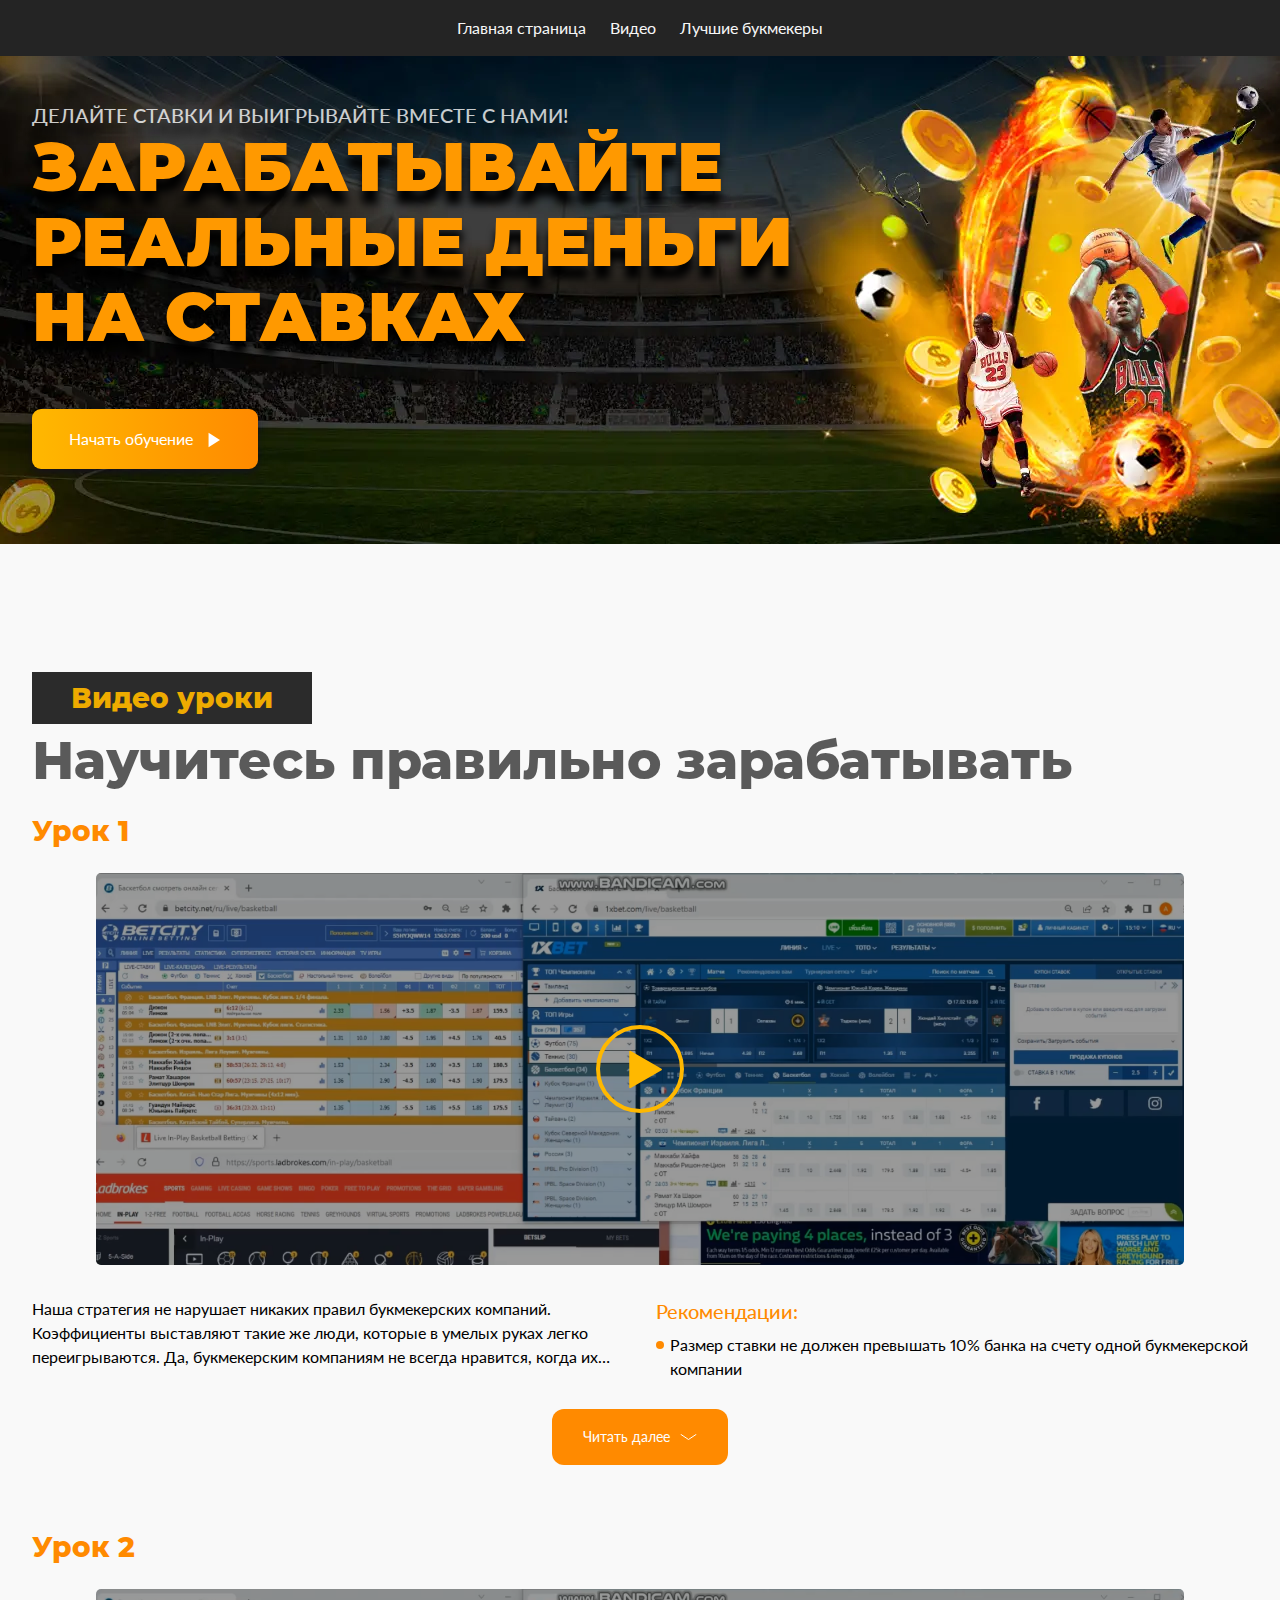
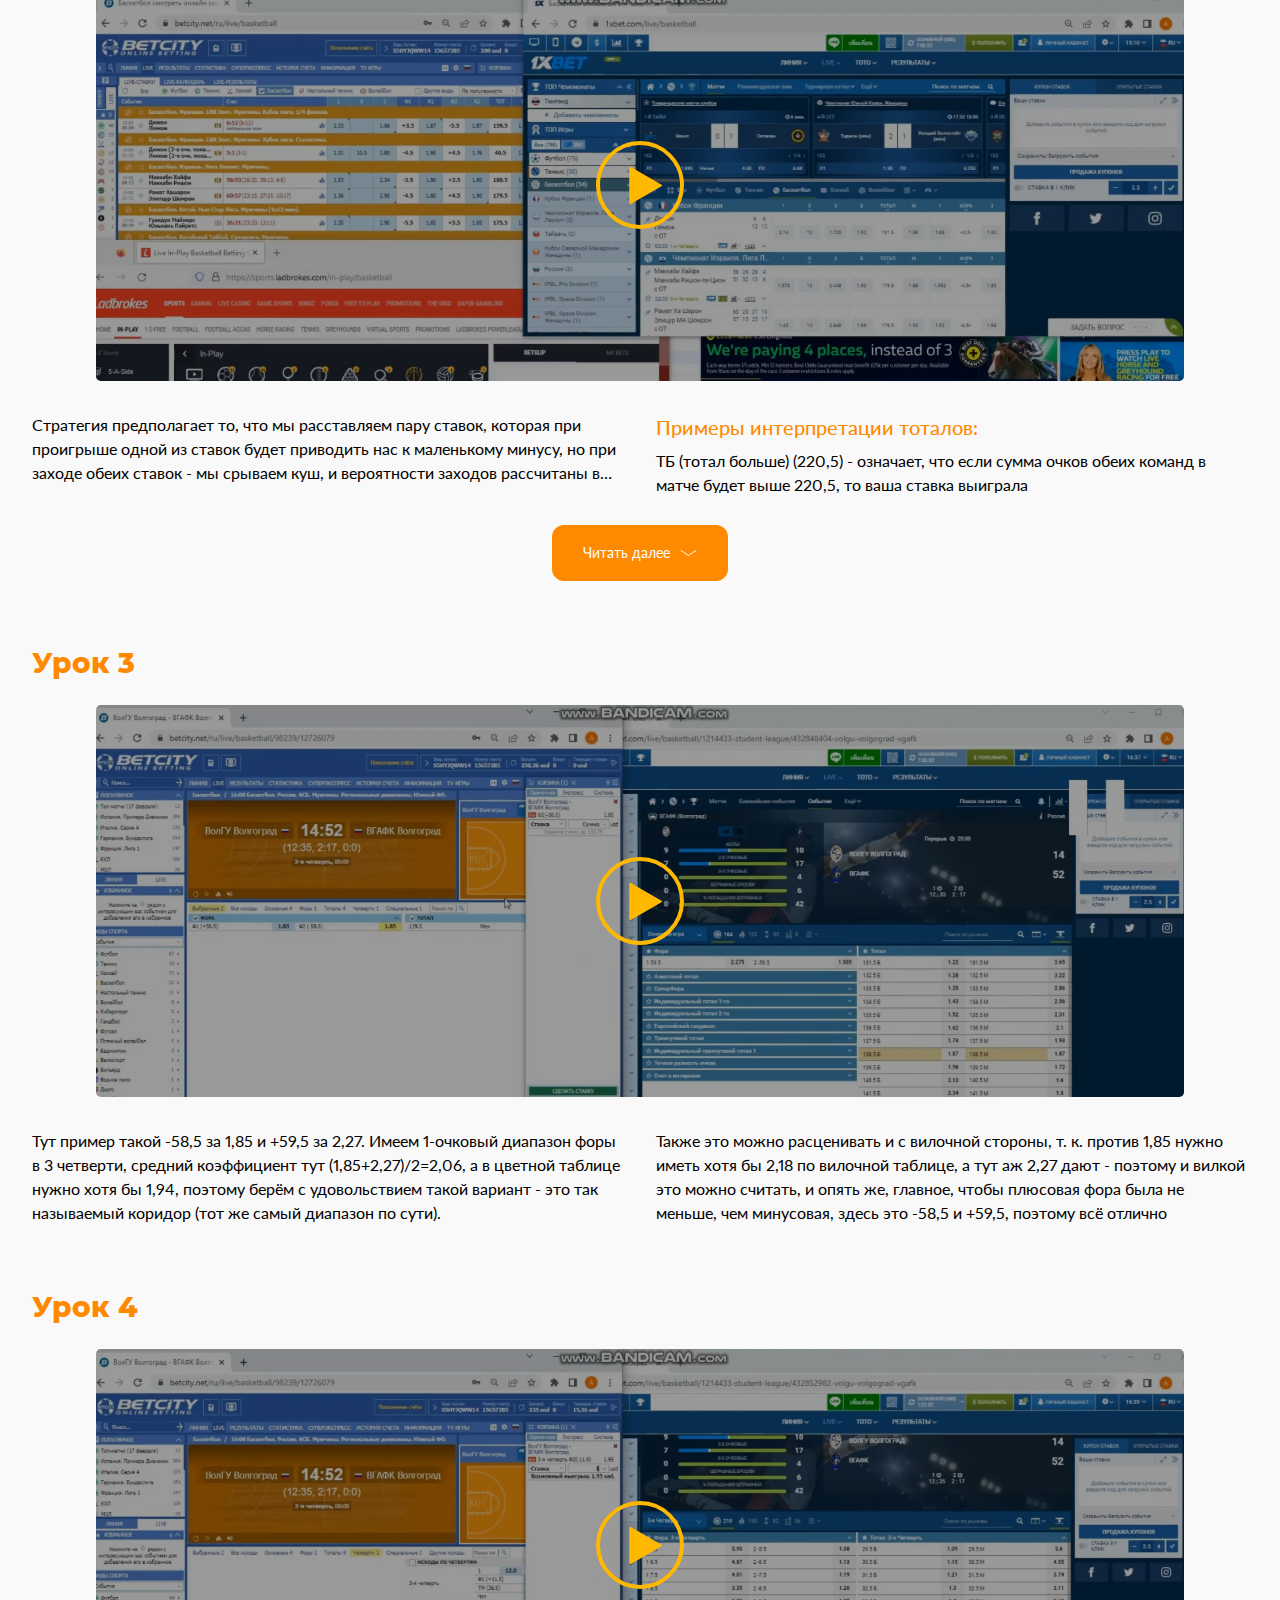
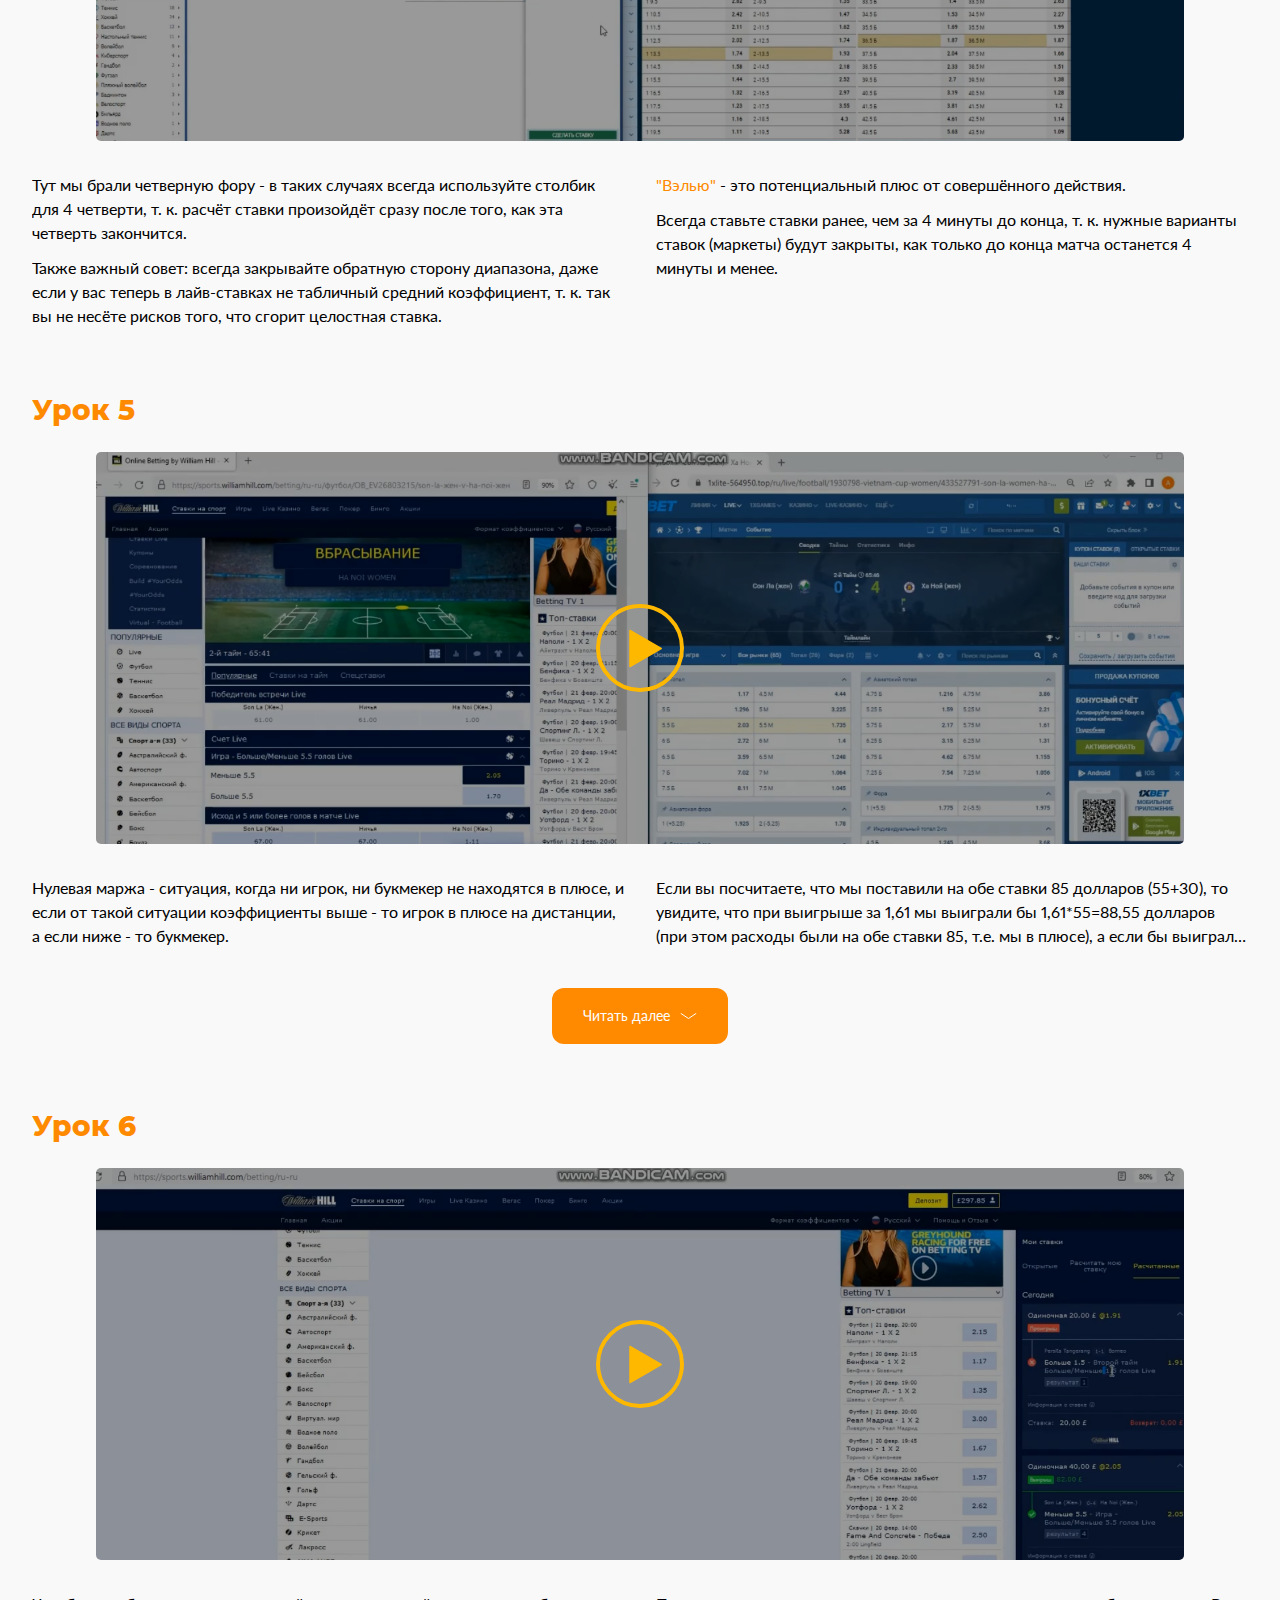
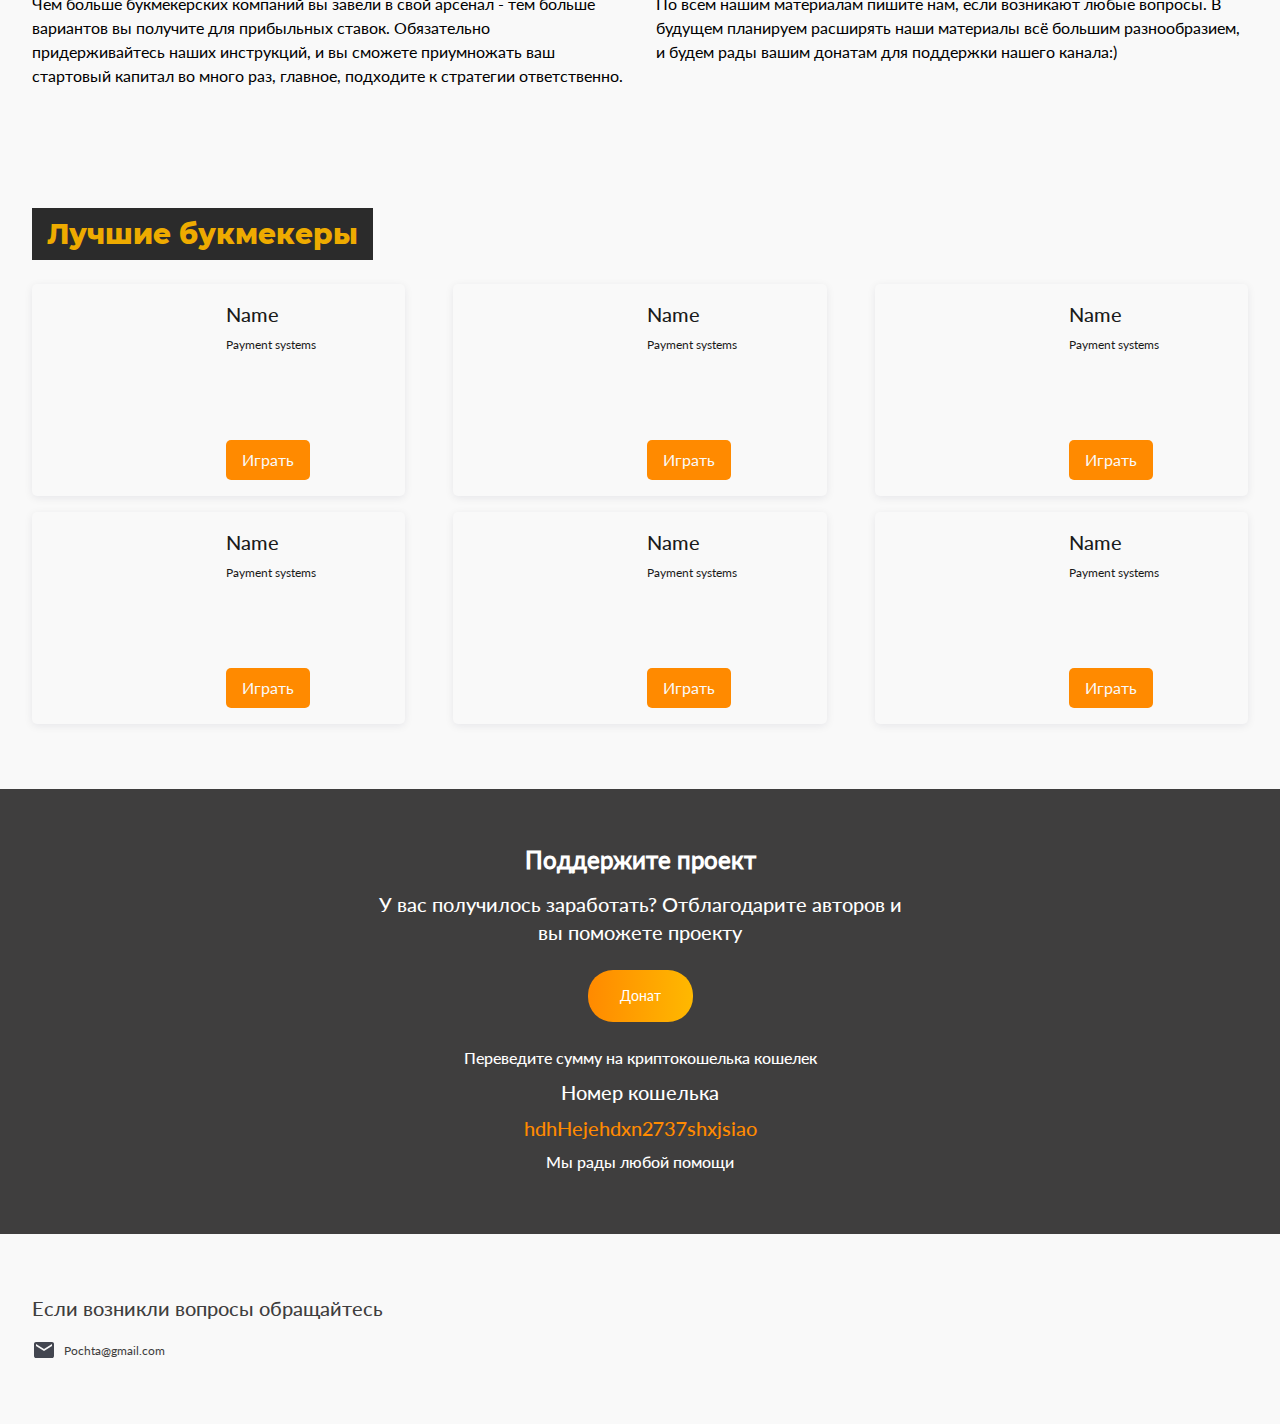
==== commit f5c03485: "постеры для видео" ====
--- a/index.html
+++ b/index.html
@@ -80,7 +80,7 @@
                 Урок 1
               </h4>
               <div class="lessons__video">
-                <video src="./video/video-1.mp4" preload="metadata" muted width="100" height="100"></video>
+                <video src="./video/video-1.mp4" preload="metadata" poster="./img/poster-video-1.png" muted width="100" height="100"></video>
                 <span class="lessons__play">
                   <img src="./img/play.svg" loading="lazy" width="50" height="50" alt="Icon">
                 </span>
@@ -1429,7 +1429,7 @@
                 Урок 2
               </h4>
               <div class="lessons__video">
-                <video src="./video/video-2.mp4" preload="metadata" muted width="100" height="100"></video>
+                <video src="./video/video-2.mp4" preload="metadata" poster="./img/poster-video-2.png" muted width="100" height="100"></video>
                 <span class="lessons__play">
                   <img src="./img/play.svg" loading="lazy" width="50" height="50" alt="Icon">
                 </span>
@@ -1875,7 +1875,7 @@
                 Урок 3
               </h4>
               <div class="lessons__video">
-                <video src="./video/video-3.mp4" preload="metadata" muted width="100" height="100"></video>
+                <video src="./video/video-3.mp4" preload="metadata" poster="./img/poster-video-3.png" muted width="100" height="100"></video>
                 <span class="lessons__play">
                   <img src="./img/play.svg" loading="lazy" width="50" height="50" alt="Icon">
                 </span>
@@ -1904,7 +1904,7 @@
                 Урок 4
               </h4>
               <div class="lessons__video">
-                <video src="./video/video-4.mp4" preload="metadata" muted width="100" height="100"></video>
+                <video src="./video/video-4.mp4" preload="metadata" poster="./img/poster-video-4.png" muted width="100" height="100"></video>
                 <span class="lessons__play">
                   <img src="./img/play.svg" loading="lazy" width="50" height="50" alt="Icon">
                 </span>
@@ -1937,7 +1937,7 @@
                 Урок 5
               </h4>
               <div class="lessons__video">
-                <video src="./video/video-5.mp4" preload="metadata" muted width="100" height="100"></video>
+                <video src="./video/video-5.mp4" preload="metadata" poster="./img/poster-video-5.png" muted width="100" height="100"></video>
                 <span class="lessons__play">
                   <img src="./img/play.svg" loading="lazy" width="50" height="50" alt="Icon">
                 </span>
@@ -1981,7 +1981,7 @@
                 Урок 6
               </h4>
               <div class="lessons__video">
-                <video src="./video/video-6.mp4" preload="metadata" muted width="100" height="100"></video>
+                <video src="./video/video-6.mp4" preload="metadata" poster="./img/poster-video-6.png" muted width="100" height="100"></video>
                 <span class="lessons__play">
                   <img src="./img/play.svg" loading="lazy" width="50" height="50" alt="Icon">
                 </span>
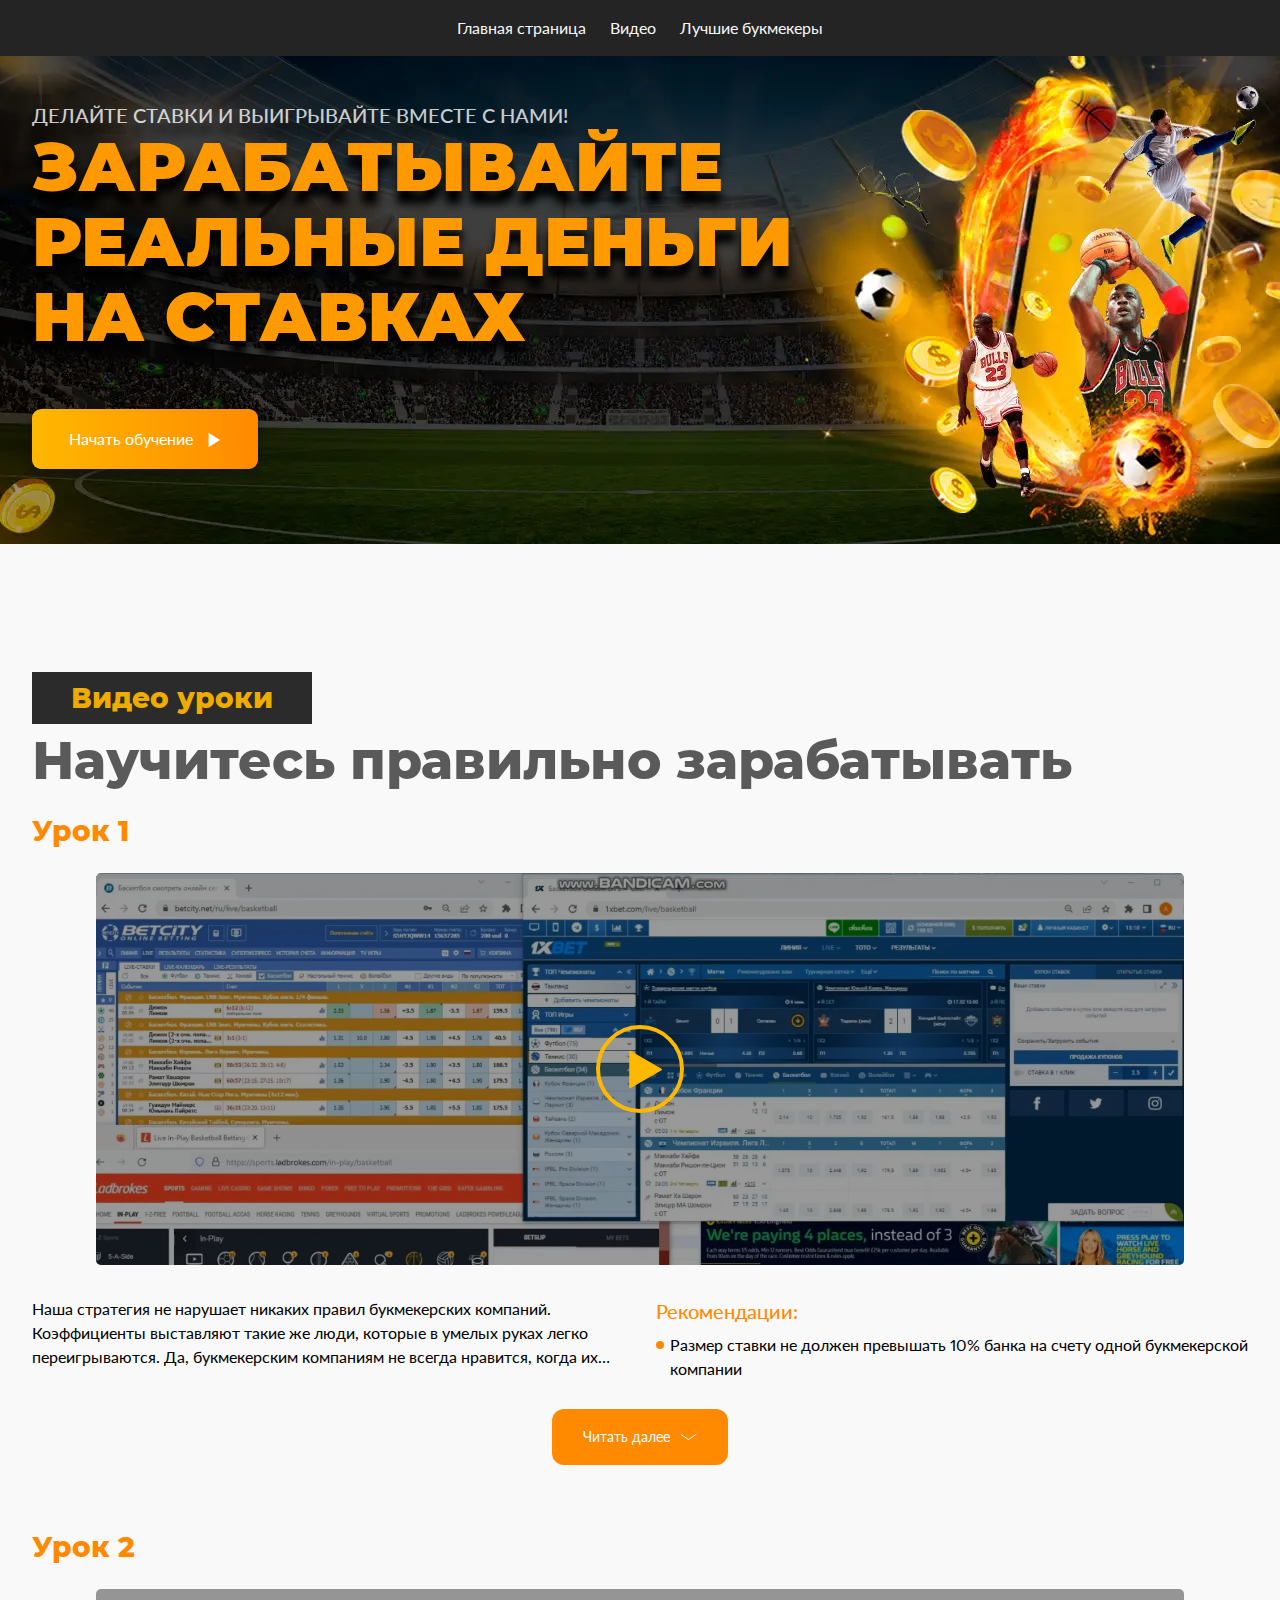
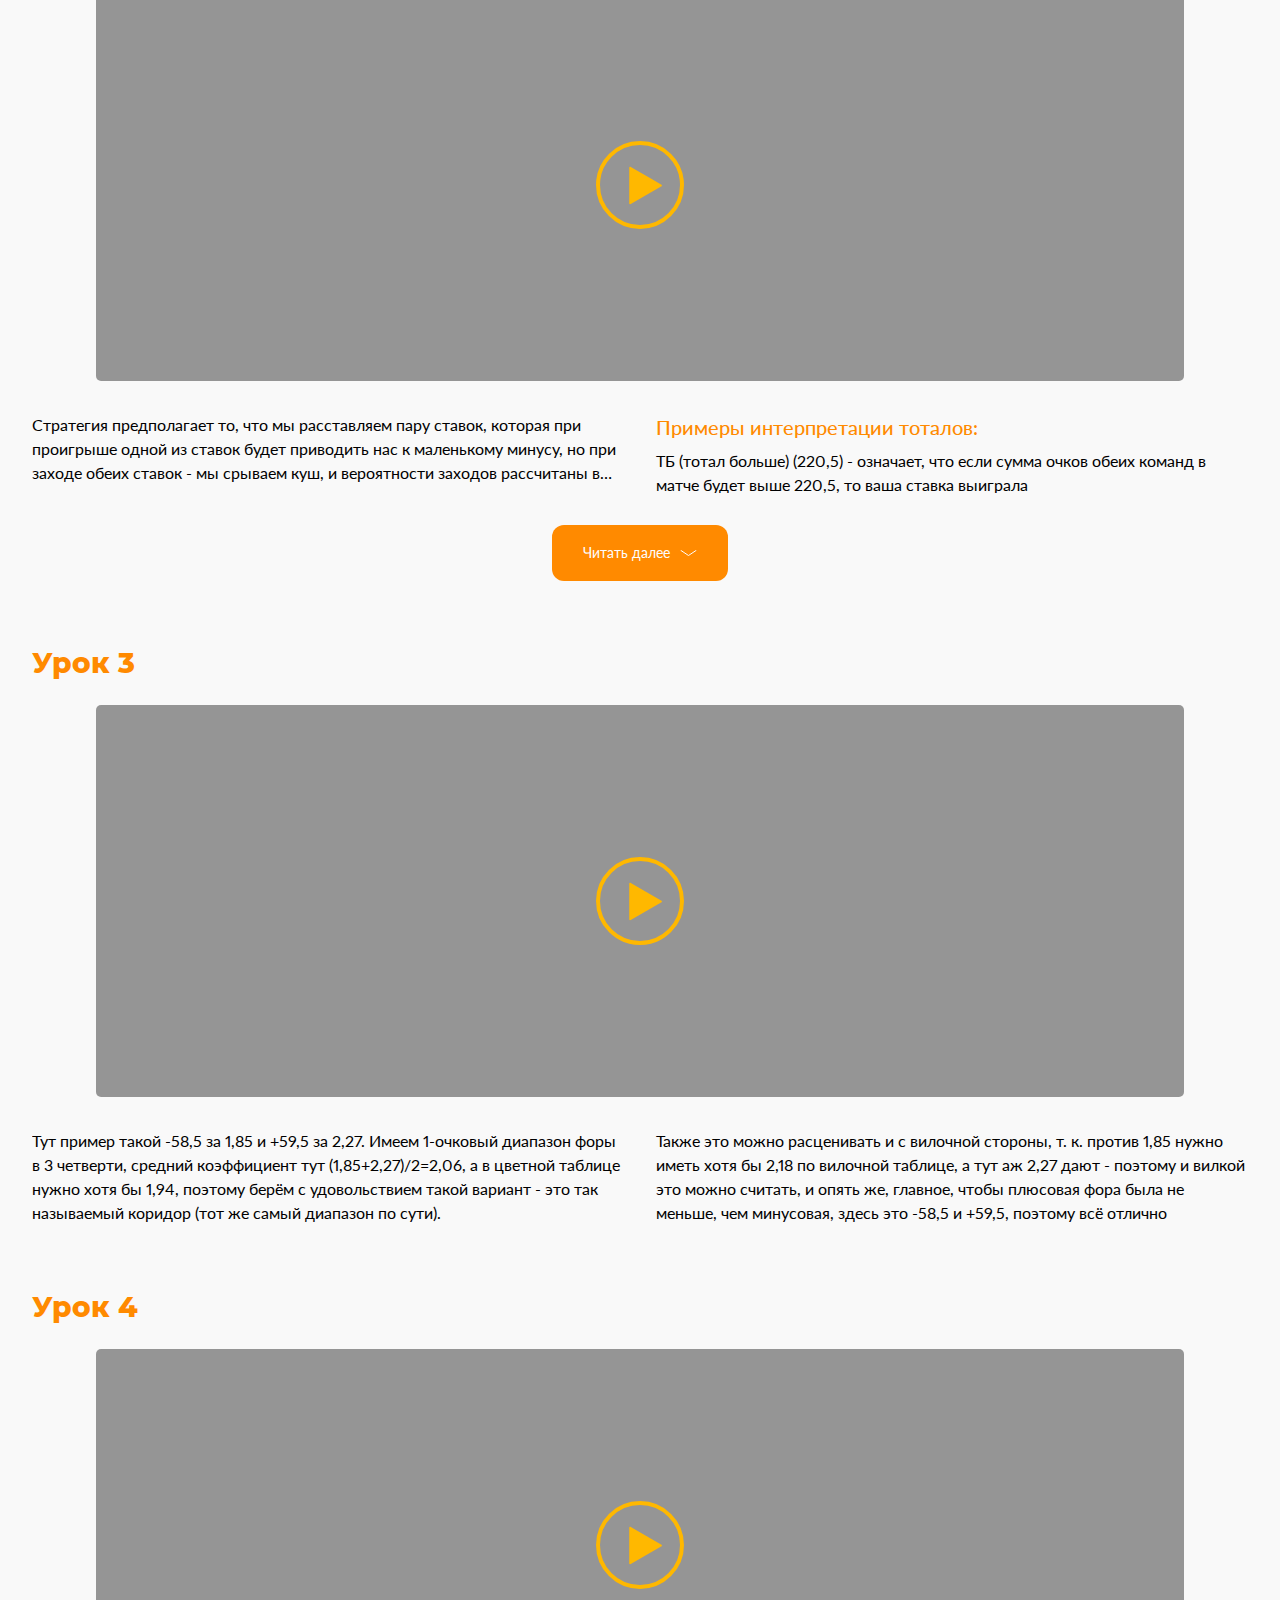
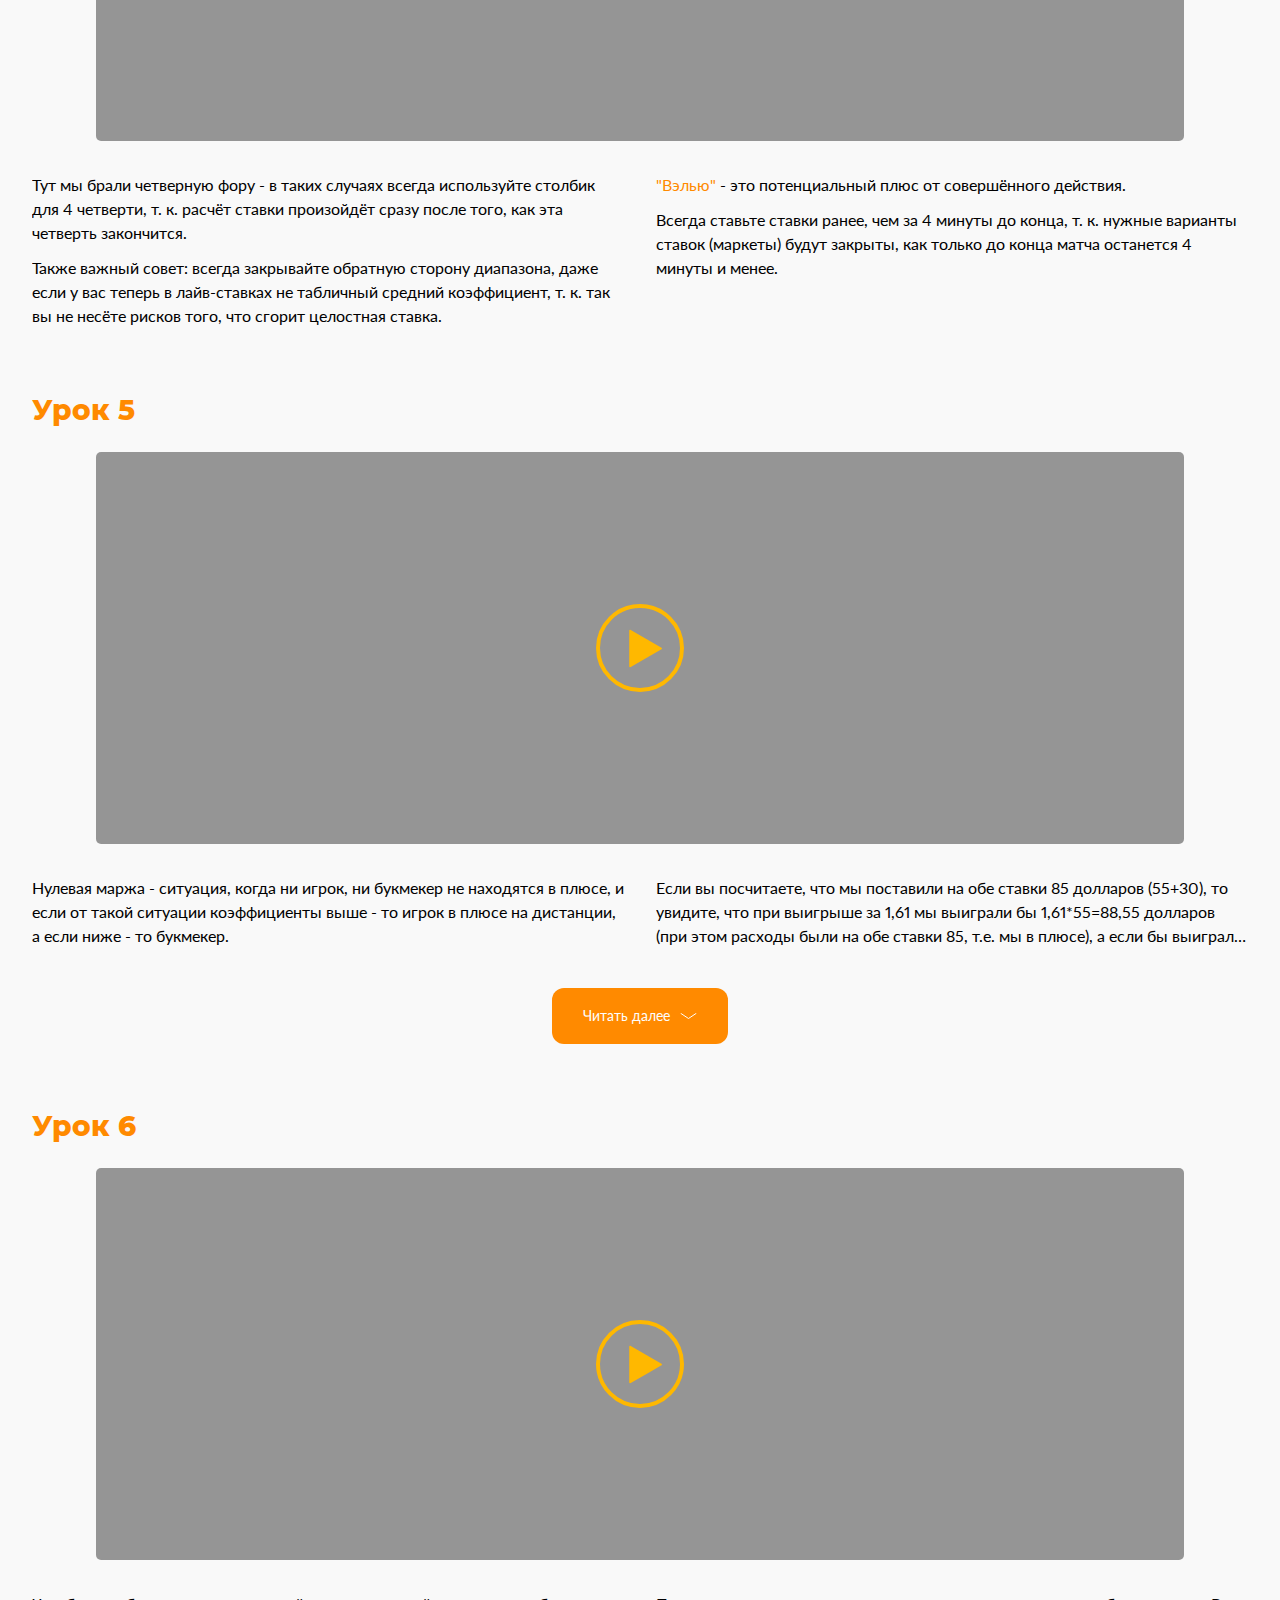
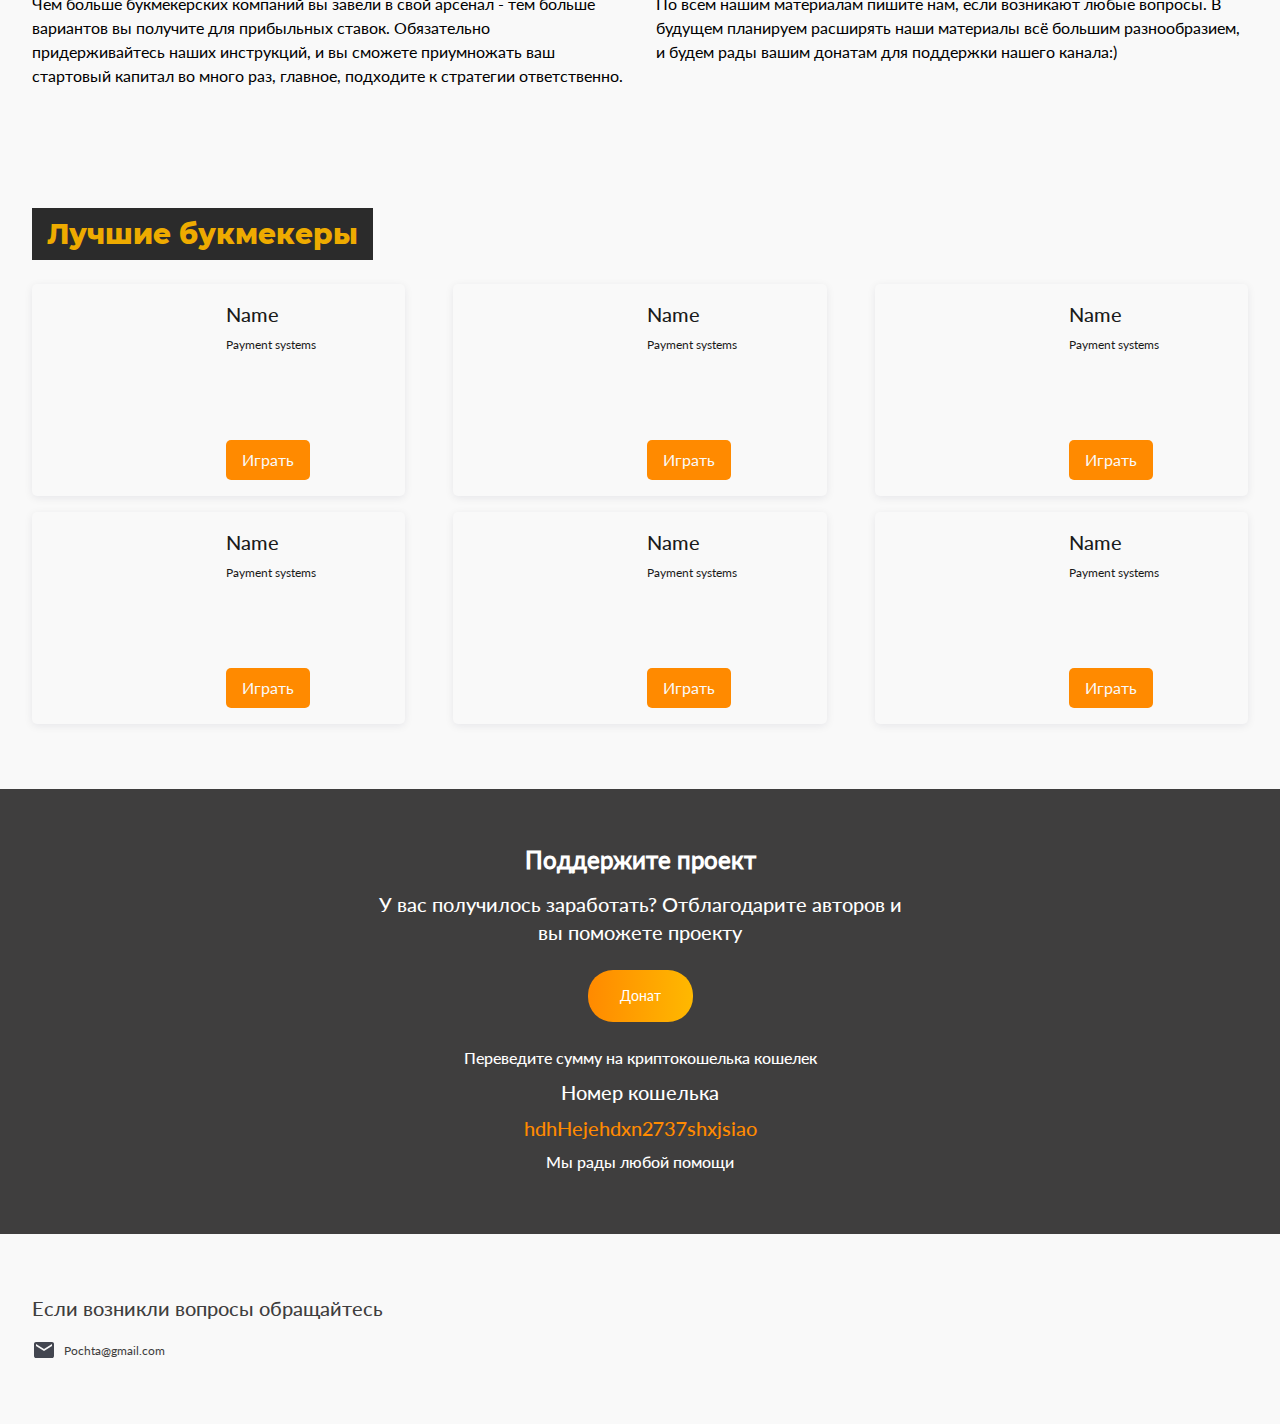
==== commit 68ad865c: "видосики" ====
--- a/index.html
+++ b/index.html
@@ -80,7 +80,8 @@
                 Урок 1
               </h4>
               <div class="lessons__video">
-                <video src="./video/video-1.mp4" preload="metadata" poster="./img/poster-video-1.png" muted width="100" height="100"></video>
+                <video src="./video/video-1.mp4" preload="metadata" poster="./img/poster-video-1.webp" muted width="100"
+                  height="100"></video>
                 <span class="lessons__play">
                   <img src="./img/play.svg" loading="lazy" width="50" height="50" alt="Icon">
                 </span>
@@ -1429,7 +1430,8 @@
                 Урок 2
               </h4>
               <div class="lessons__video">
-                <video src="./video/video-2.mp4" preload="metadata" poster="./img/poster-video-2.png" muted width="100" height="100"></video>
+                <video src="./video/video-2.mp4" preload="metadata" poster="./img/poster-video-2.webp" muted width="100"
+                  height="100"></video>
                 <span class="lessons__play">
                   <img src="./img/play.svg" loading="lazy" width="50" height="50" alt="Icon">
                 </span>
@@ -1875,7 +1877,8 @@
                 Урок 3
               </h4>
               <div class="lessons__video">
-                <video src="./video/video-3.mp4" preload="metadata" poster="./img/poster-video-3.png" muted width="100" height="100"></video>
+                <video src="./video/video-3.mp4" preload="metadata" poster="./img/poster-video-3.webp" muted width="100"
+                  height="100"></video>
                 <span class="lessons__play">
                   <img src="./img/play.svg" loading="lazy" width="50" height="50" alt="Icon">
                 </span>
@@ -1904,7 +1907,8 @@
                 Урок 4
               </h4>
               <div class="lessons__video">
-                <video src="./video/video-4.mp4" preload="metadata" poster="./img/poster-video-4.png" muted width="100" height="100"></video>
+                <video src="./video/video-4.mp4" preload="metadata" poster="./img/poster-video-4.webp" muted width="100"
+                  height="100"></video>
                 <span class="lessons__play">
                   <img src="./img/play.svg" loading="lazy" width="50" height="50" alt="Icon">
                 </span>
@@ -1937,7 +1941,8 @@
                 Урок 5
               </h4>
               <div class="lessons__video">
-                <video src="./video/video-5.mp4" preload="metadata" poster="./img/poster-video-5.png" muted width="100" height="100"></video>
+                <video src="./video/video-5.mp4" preload="metadata" poster="./img/poster-video-5.webp" muted width="100"
+                  height="100"></video>
                 <span class="lessons__play">
                   <img src="./img/play.svg" loading="lazy" width="50" height="50" alt="Icon">
                 </span>
@@ -1981,7 +1986,8 @@
                 Урок 6
               </h4>
               <div class="lessons__video">
-                <video src="./video/video-6.mp4" preload="metadata" poster="./img/poster-video-6.png" muted width="100" height="100"></video>
+                <video src="./video/video-6.mp4" preload="metadata" poster="./img/poster-video-6.webp" muted width="100"
+                  height="100"></video>
                 <span class="lessons__play">
                   <img src="./img/play.svg" loading="lazy" width="50" height="50" alt="Icon">
                 </span>
--- a/css/main-min.css
+++ b/css/main-min.css
@@ -948,7 +948,7 @@
 }
 
 .lessons__video video {
-  display: block;
+  display: none;
   width: 100%;
   height: 100%;
   -o-object-position: top;
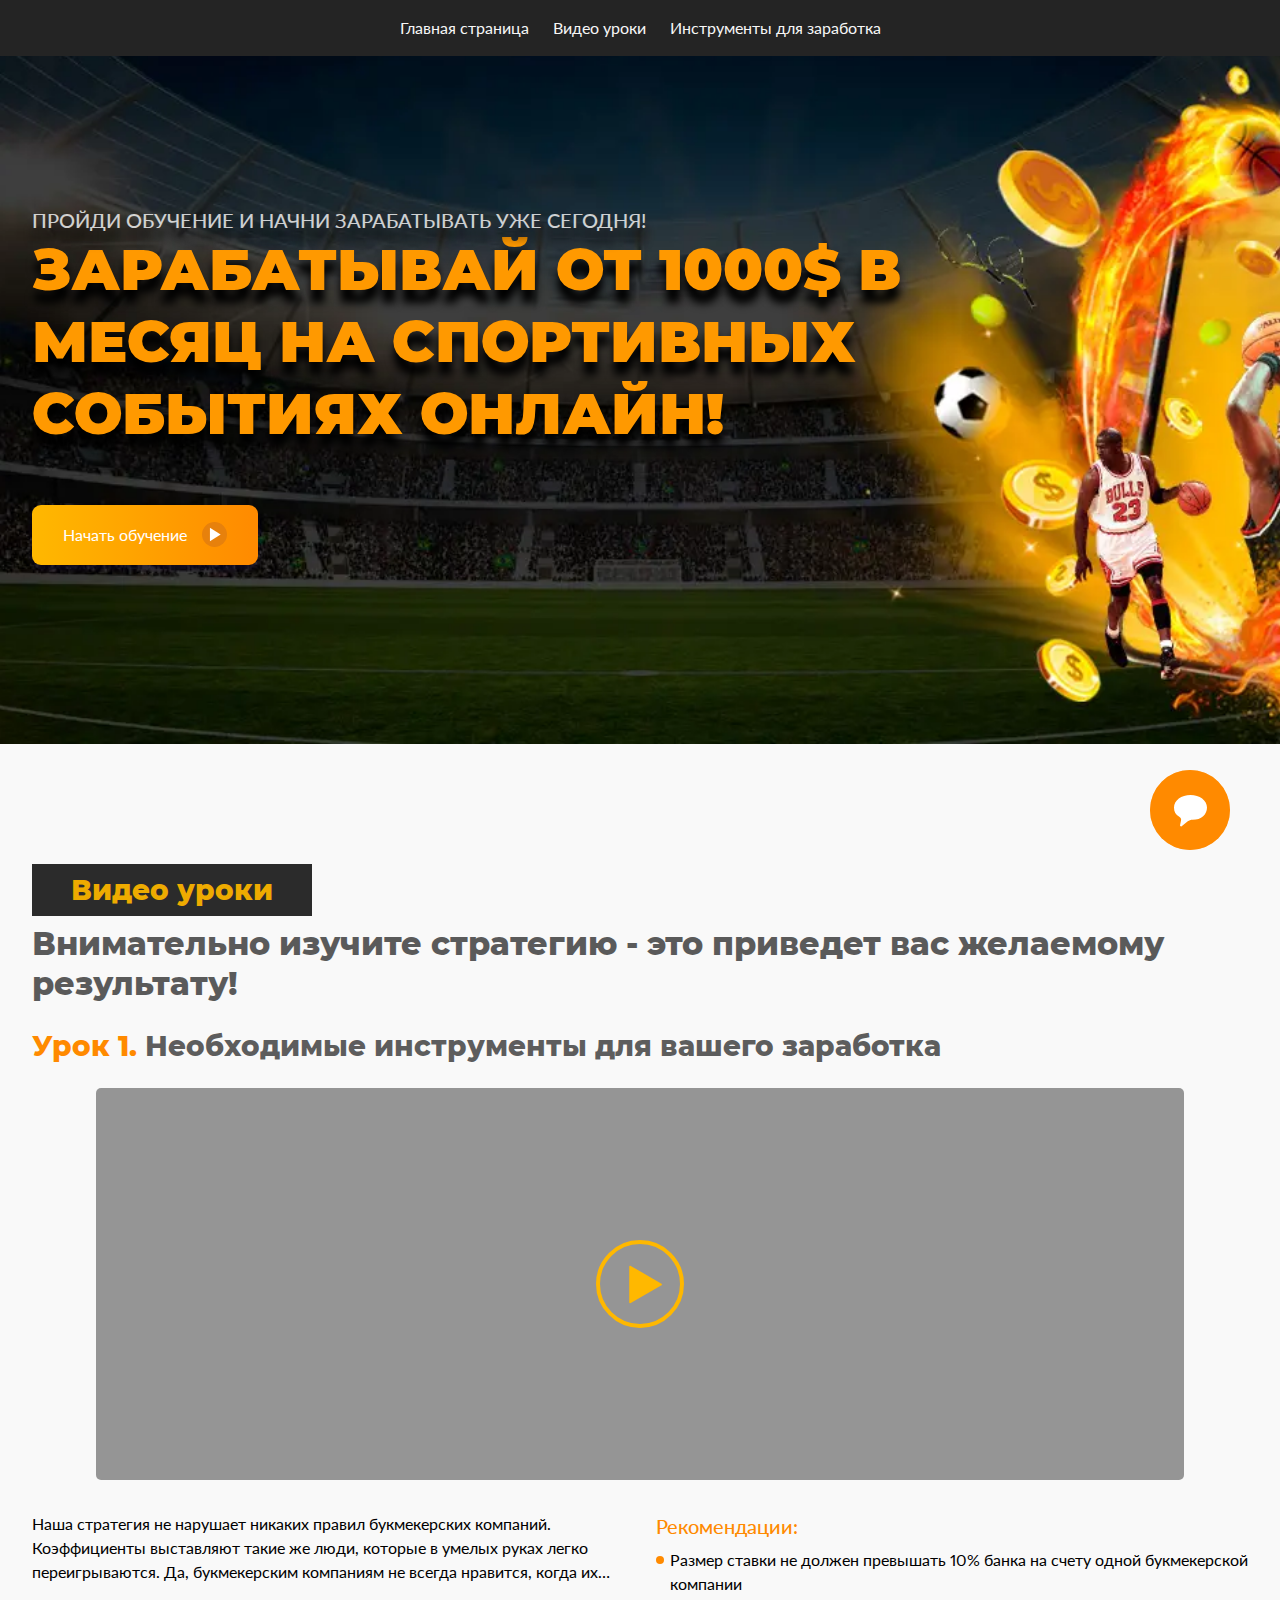
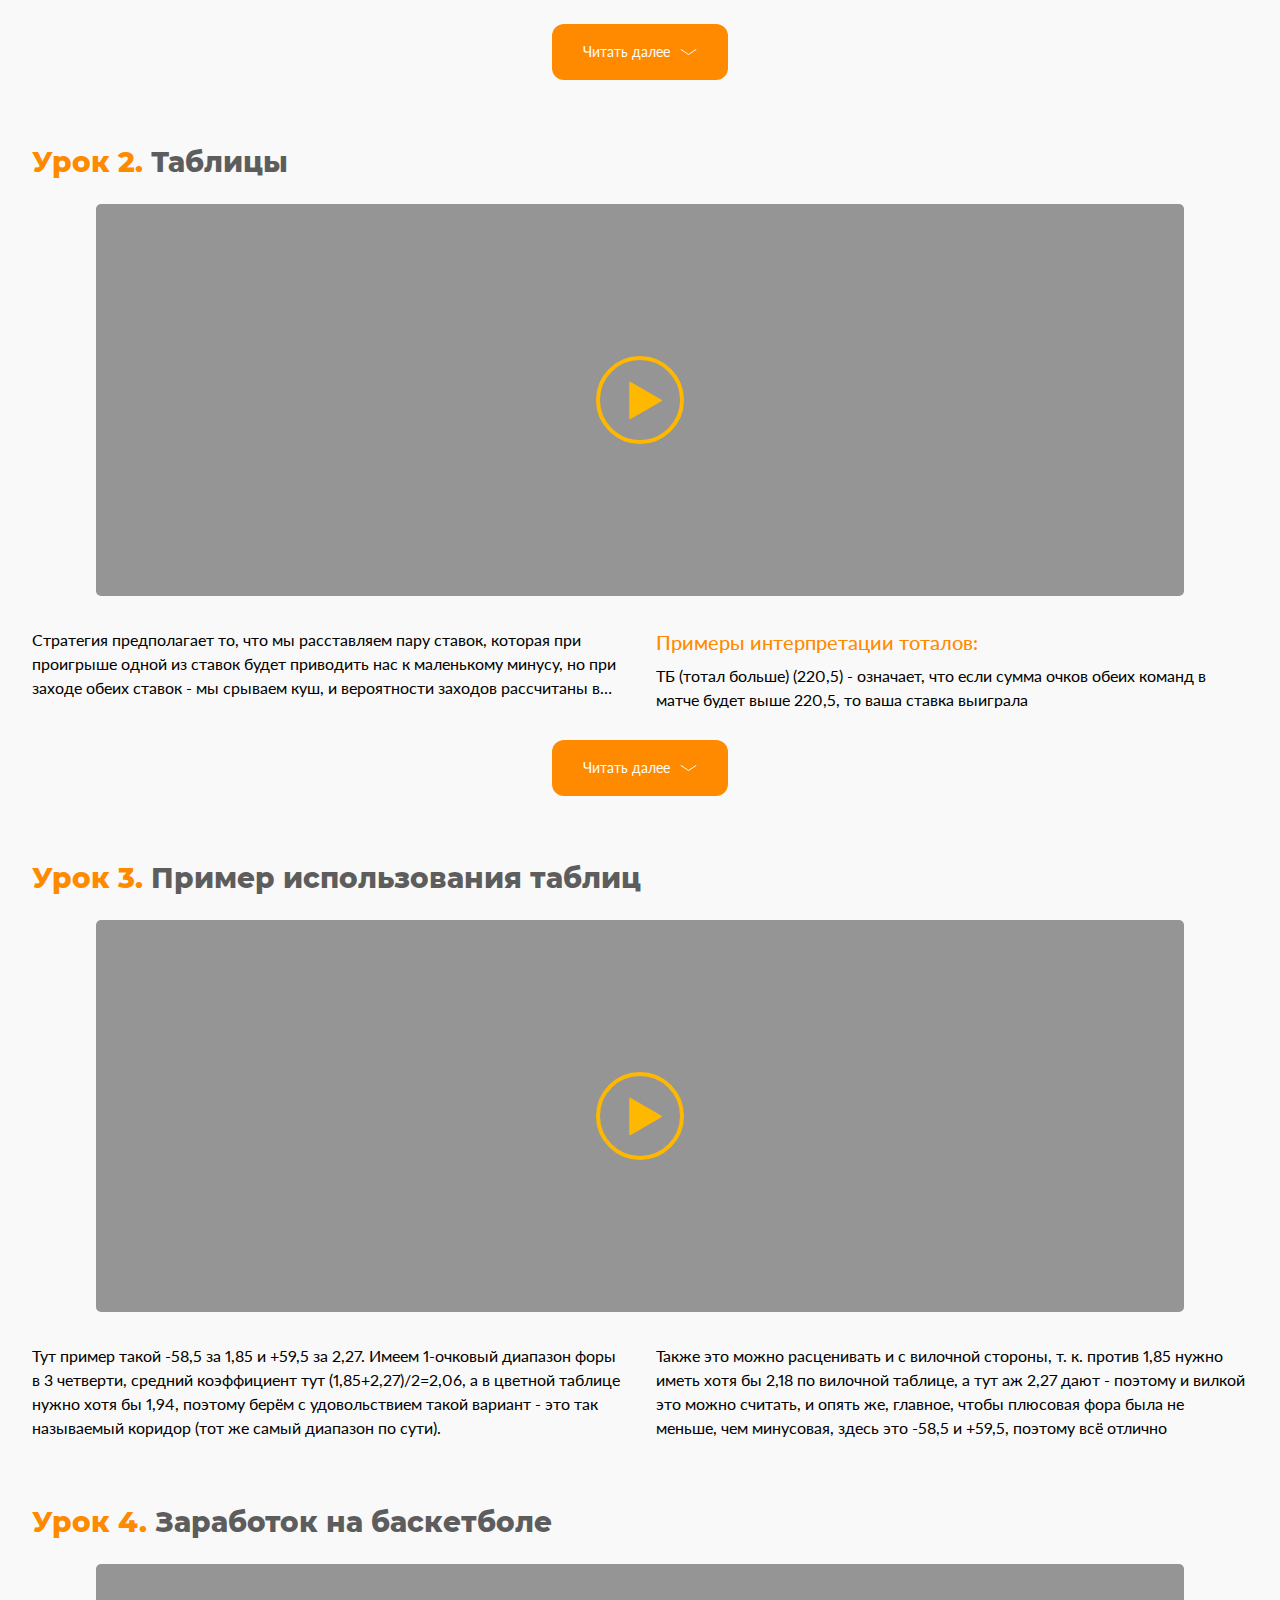
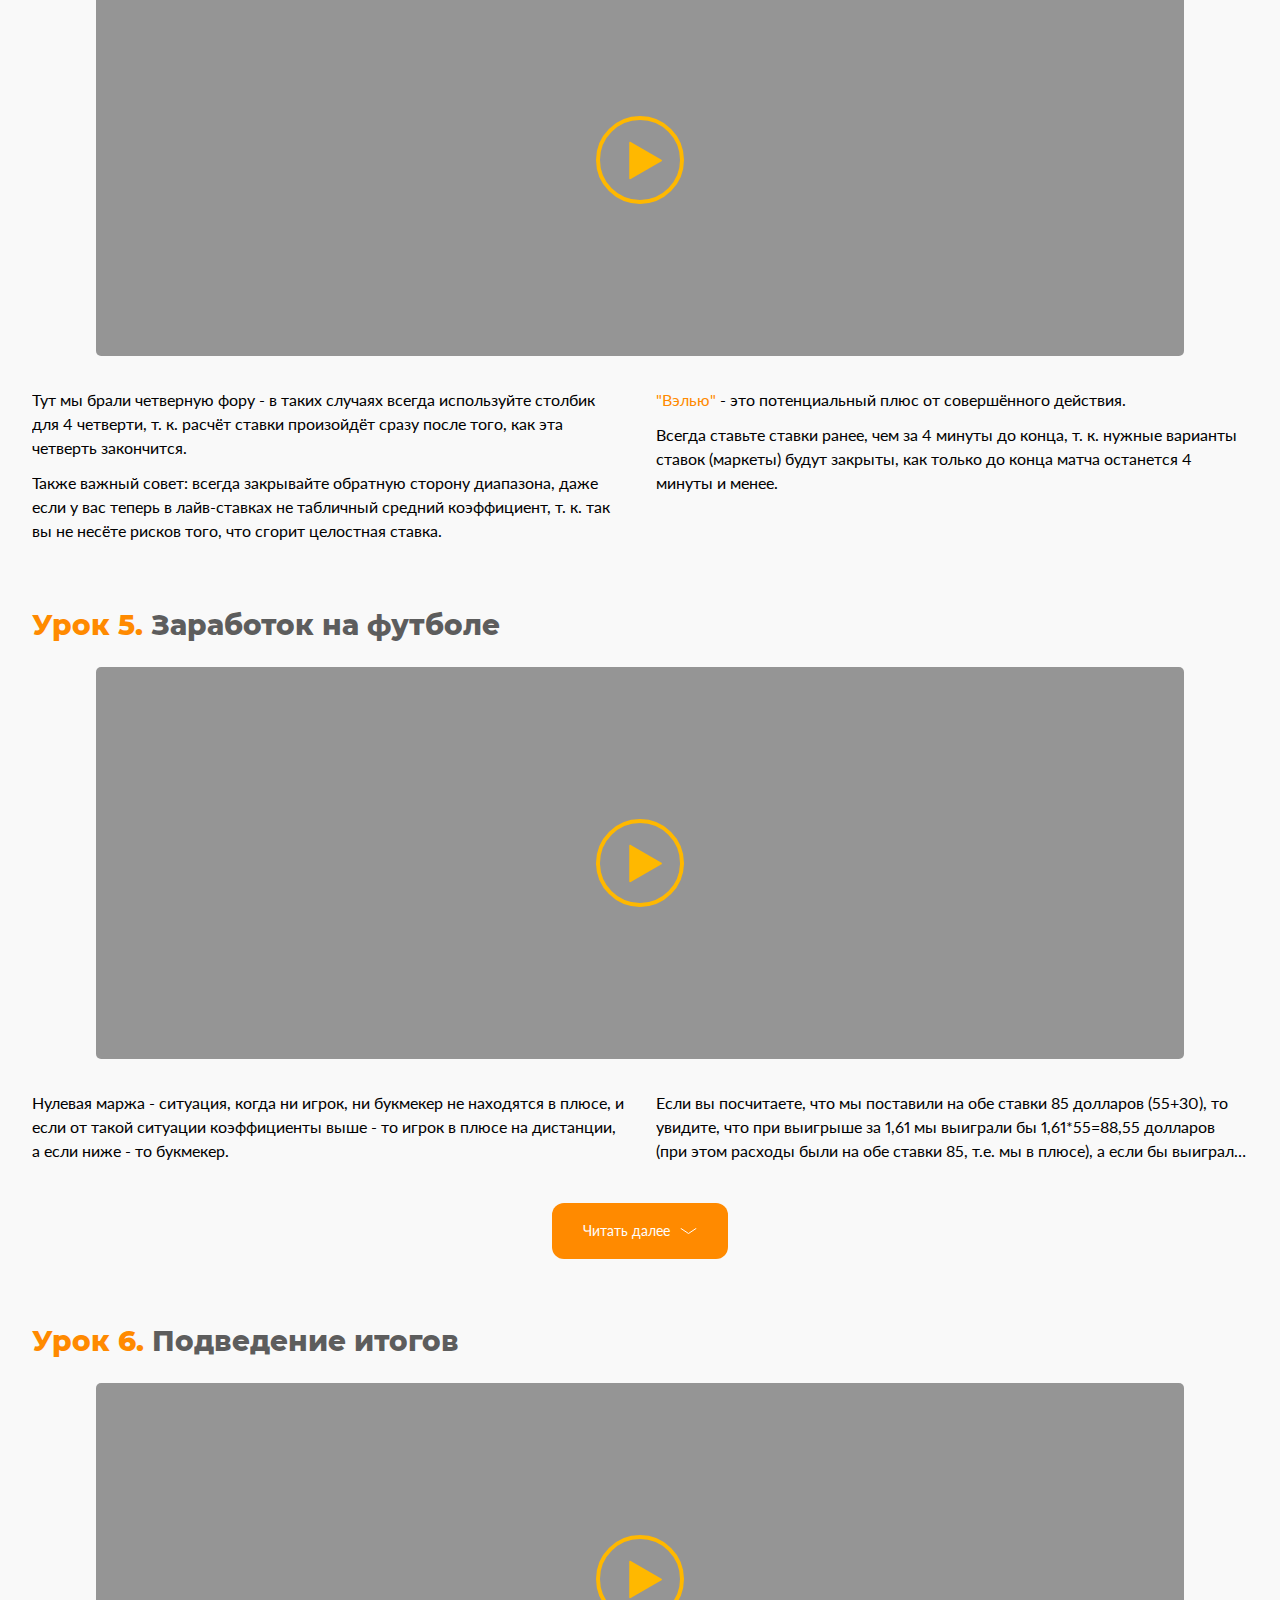
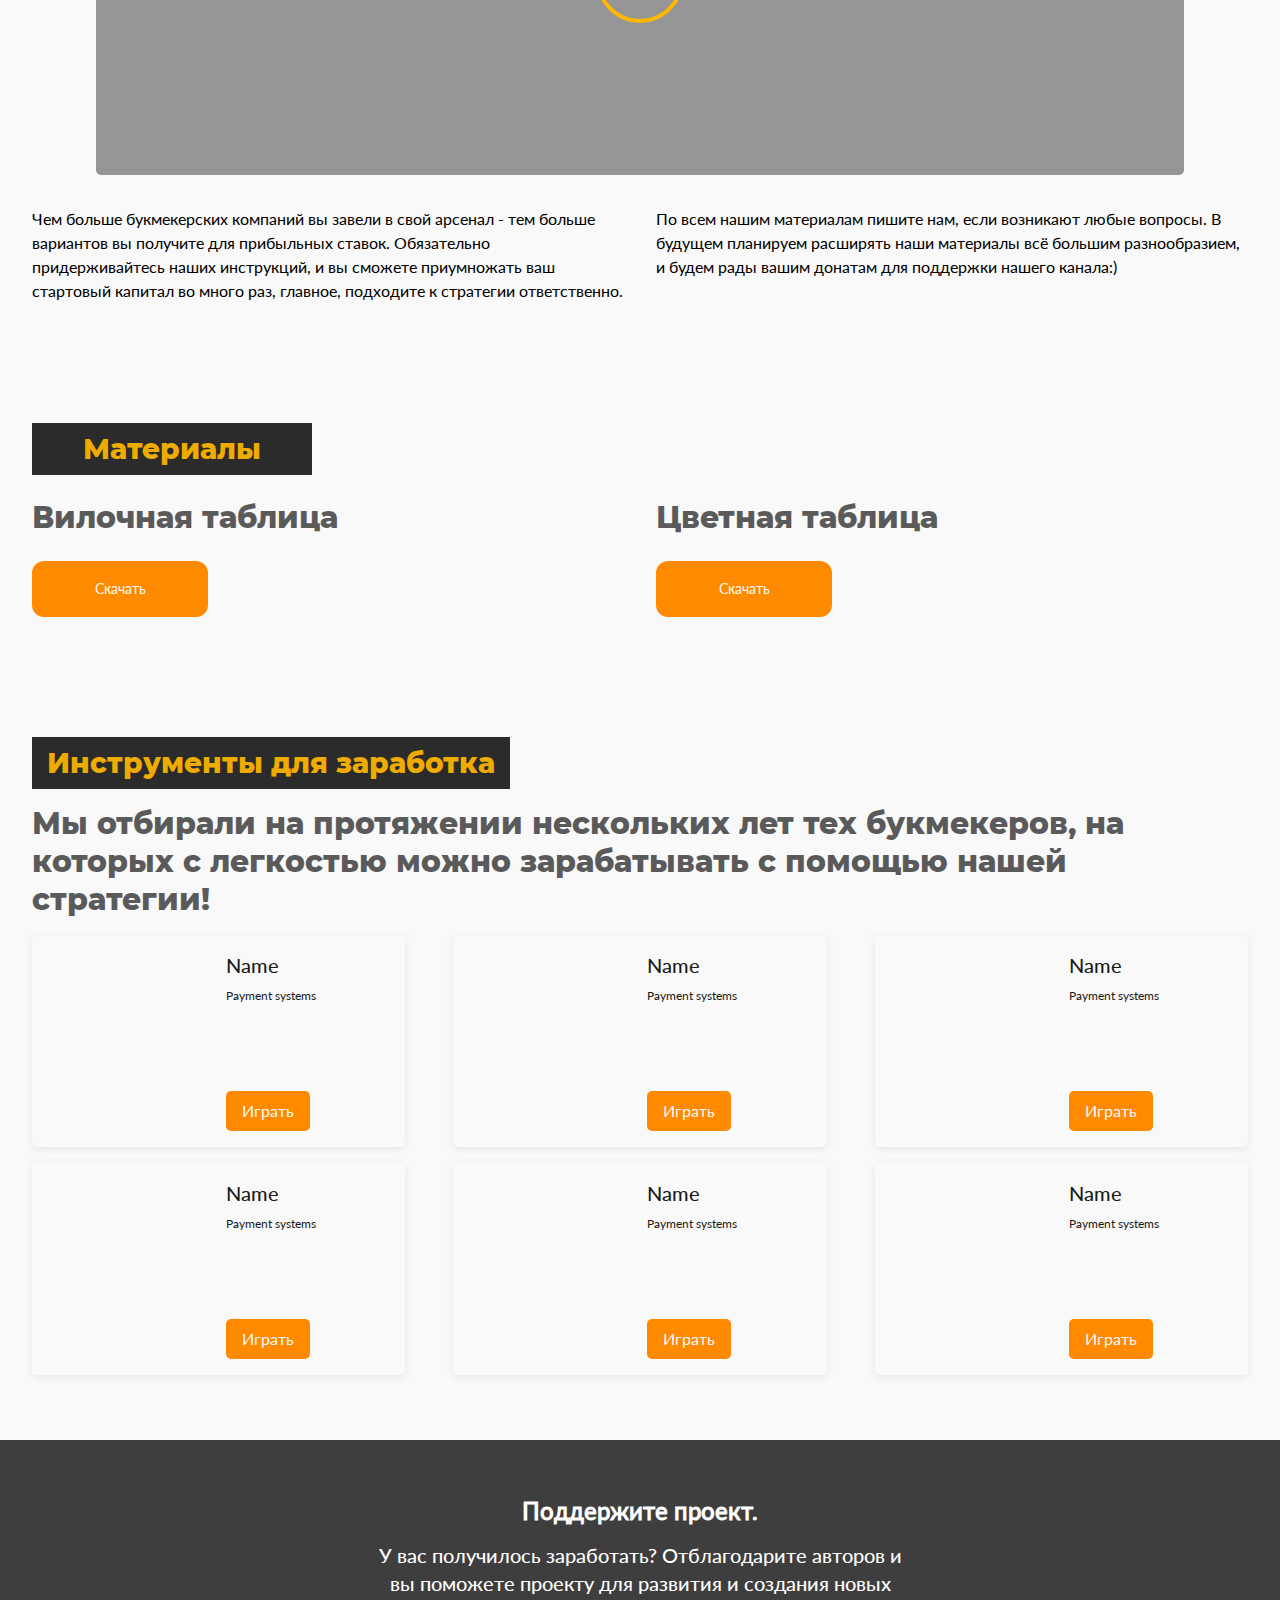
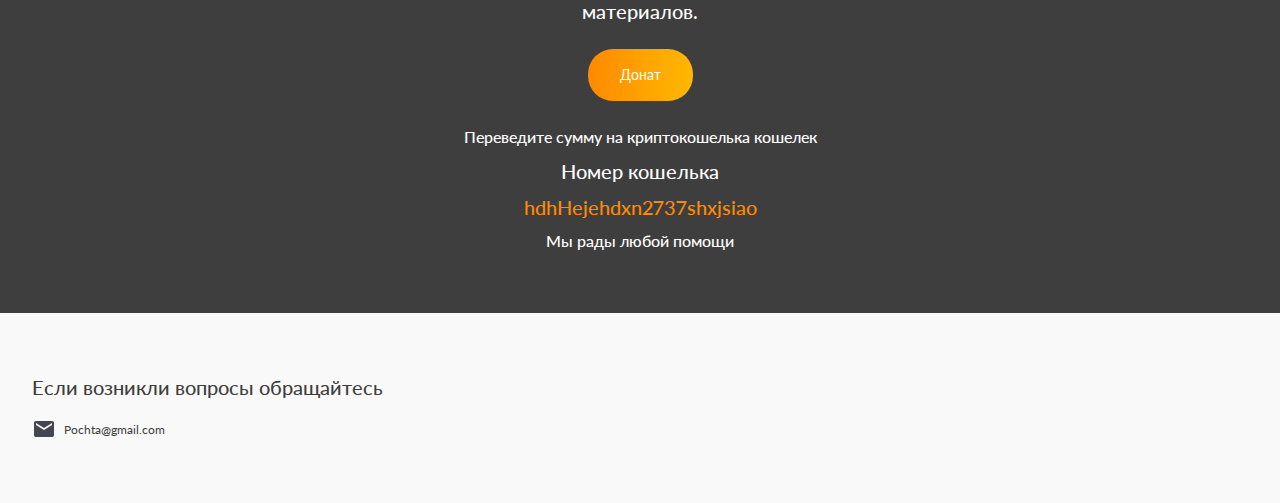
==== commit ee6683c8: "новая версия" ====
--- a/index.html
+++ b/index.html
@@ -12,6 +12,7 @@
   <link rel="preload" href="./fonts/Montserrat-Black.woff2" as="font" type="font/woff2" crossorigin>
   <link rel="preload" href="./fonts/Montserrat-ExtraBold.woff2" as="font" type="font/woff2" crossorigin>
   <link rel="stylesheet" href="./css/main-min.css">
+  <script src="./resources/validate/new/just-validate.min.js"></script>
   <script defer src="./js/main.js"></script>
   <title>Зарабатывайте реальные деньги на ставках</title>
 </head>
@@ -35,12 +36,12 @@
               </li>
               <li class="nav__item">
                 <a class="nav__link link-anchor link-nav" href="#video" aria-label="Видео">
-                  Видео
+                  Видео уроки
                 </a>
               </li>
               <li class="nav__item">
                 <a class="nav__link link-anchor link-nav" href="#bookmekers" aria-label="Лучшие букмекеры">
-                  Лучшие букмекеры
+                  Инструменты для заработка
                 </a>
               </li>
             </ul>
@@ -50,18 +51,55 @@
       </div>
     </header>
     <main>
+      <section class="wrapper-button">
+        <button class="wrapper-button__button">
+          <img src="./img/interactive.svg" loading="lazy" width="30" height="30" alt="Иконка">
+        </button>
+      </section>
+      <section class="wrapper-form">
+        <div class="wrapper-form__close"></div>
+        <div class="wrapper-form__body">
+          <form class="wrapper-form__form form" action="#!" name="form" autocomplete="on"
+            aria-label="Форма обратной связи">
+            <h2 class="form__title">
+              Пишите если у вас остались вопросы
+            </h2>
+            <label class="form__label" for="name">
+              <input class="form__input name-input" type="text" name="name" id="name" placeholder="Имя..."
+                aria-label="Введите ваше имя">
+            </label>
+            <label class="form__label" for="email">
+              <input class="form__input email-input" type="email" name="email" id="email" placeholder="Email..."
+                aria-label="Введите вашу почту">
+            </label>
+            <textarea class="form__textarea commentary" name="commentary" id="commentary" placeholder="Сообщение..."
+              aria-label="Введите ваш комментарий"></textarea>
+            <button class="form__button" type="submit" aria-label="Отправить форму">Отправить</button>
+          </form>
+          <div class="wrapper-form__okay">
+            <h3 class="wrapper-form__title">
+              Спасибо за обращение, мы с вами обязательно свяжемся!
+            </h3>
+          </div>
+          <button class="wrapper-form__exit" aria-label="Закрыть форму">
+            <span></span>
+          </button>
+        </div>
+      </section>
       <section class="hero">
         <div class="hero__container container">
           <div class="hero__descr">
             <h1 class="hero__title">
-              <span>Делайте ставки и выигрывайте вместе с нами!</span>
-              Зарабатывайте реальные деньги на ставках
+              <span>Пройди обучение и начни зарабатывать уже сегодня!</span>
+              Зарабатывай от 1000$ в месяц на спортивных событиях онлайн!
             </h1>
-            <a class="hero__link link-anchor link-v1" href="#video">
+            <a class="hero__link link-anchor link-v1" href="#video" aria-label="Начать обучение">
               Начать обучение
-              <svg width="14" height="18">
-                <use xlink:href="./img/svg/sprites.svg#arrow-h"></use>
-              </svg>
+              <span>
+                <svg width="14" height="18">
+                  <use xlink:href="./img/svg/sprites.svg#arrow-h"></use>
+                </svg>
+              </span>
             </a>
           </div>
         </div>
@@ -72,12 +110,13 @@
             Видео уроки
           </h2>
           <h3 class="lessons__sub-title title-v3">
-            Научитесь правильно зарабатывать
+            Внимательно изучите стратегию - это приведет вас желаемому результату!
           </h3>
           <ul class="lessons__list" aria-label="Список уроков">
             <li class="lessons__item">
               <h4 class="lessons__mini-title title-v4">
-                Урок 1
+                <span>Урок 1.</span>
+                Необходимые инструменты для вашего заработка
               </h4>
               <div class="lessons__video">
                 <video src="./video/video-1.mp4" preload="metadata" poster="./img/poster-video-1.webp" muted width="100"
@@ -101,7 +140,7 @@
                   <h5 class="lessons__submini-title title-v5">
                     Вот список букмекерских компаний, которые хуже всего защищены от нашей стратегии:
                   </h5>
-                  <ul class="lessons__sublist">
+                  <ul class="lessons__sublist" aria-label="Список букмекеров">
                     <li class="lessons__subitem">
                       <p class="lessons__text lessons__text_underline text-v1">
                         Букмекер 1
@@ -123,29 +162,12 @@
                       </p>
                     </li>
                   </ul>
-                  <p class="lessons__text text-v1">
-                    Другая таблица - так называемая <strong>"вилочная"</strong>, она предназначена для любых обратных
-                    событий, например
-                    победа первой команды и победа второй команды (когда нет ничьи), или, например, ТМ (100,5) и ТБ
-                    (100,5). Левый столбик используйте, как искомый коэффициент, а правый для того, чтобы понимать, если
-                    обратный коэффициент выше, чем указан там, то вы можете ставить "вилку" прямо здесь
-                    и сейчас.
-                  </p>
-                  <p class="lessons__text text-v1">
-                    Пример: вы заметили Ф1 (-1,5) за 1,8, а Ф2 (+1,5) в этом же матче, но на другой букмекерской
-                    компании за 2,5 - посмотрите обратный коэффициент к 1,8 по нашей таблице, увидите там 2,25, то есть
-                    1,8 против 2,5 - это вилочная ситуация, и если вы поставите и туда и туда, то остаётесь в плюсе,
-                    независимо от того, как закончится игра. Деньги в таком случае распределяйте так: больший
-                    коэффициент делите на меньший: 2,5/1,8=1,39 - это означает что на меньший коэффициент вам нужно
-                    поставить в 1,39 раз больше денег, чем на больший, например 139 долларов на 1,8
-                    и 100 долларов на 2,5, тогда вы получите профит с любого исхода этой двухисходки.
-                  </p>
                 </div>
                 <div class="lessons__column">
                   <h5 class="lessons__submini-title title-v5">
                     Рекомендации:
                   </h5>
-                  <ul class="lessons__sublist lessons__sublist_2">
+                  <ul class="lessons__sublist lessons__sublist_2" aria-label="Информация">
                     <li class="lessons__subitem">
                       <p class="lessons__text text-v1">
                         Размер ставки не должен превышать 10% банка на счету одной букмекерской компании
@@ -177,1247 +199,9 @@
                       </p>
                     </li>
                   </ul>
-                  <table class="lessons__table table-one">
-                    <tr class="table-one__r table-one__r_1">
-                      <th class="table-one__th">
-                        <p class="table-one__text">
-                          Коэфициент
-                        </p>
-                      </th>
-                      <th class="table-one__th">
-                        <p class="table-one__text">
-                          Обратный коэффициент
-                        </p>
-                      </th>
-                    </tr>
-                    <tr class="table-one__r table-one__r_2">
-                      <td class="table-one__d">
-                        <p class="table-one__text">
-                          2
-                        </p>
-                      </td>
-                      <td class="table-one__d">
-                        <p class="table-one__text">
-                          2
-                        </p>
-                      </td>
-                    </tr>
-                    <tr class="table-one__r">
-                      <td class="table-one__d">
-                        <p class="table-one__text">
-                          1.99
-                        </p>
-                      </td>
-                      <td class="table-one__d">
-                        <p class="table-one__text">
-                          2.01
-                        </p>
-                      </td>
-                    </tr>
-                    <tr class="table-one__r">
-                      <td class="table-one__d">
-                        <p class="table-one__text">
-                          1.98
-                        </p>
-                      </td>
-                      <td class="table-one__d">
-                        <p class="table-one__text">
-                          2.02
-                        </p>
-                      </td>
-                    </tr>
-                    <tr class="table-one__r">
-                      <td class="table-one__d">
-                        <p class="table-one__text">
-                          1.97
-                        </p>
-                      </td>
-                      <td class="table-one__d">
-                        <p class="table-one__text">
-                          2.03
-                        </p>
-                      </td>
-                    </tr>
-                    <tr class="table-one__r">
-                      <td class="table-one__d">
-                        <p class="table-one__text">
-                          1.96
-                        </p>
-                      </td>
-                      <td class="table-one__d">
-                        <p class="table-one__text">
-                          2.04
-                        </p>
-                      </td>
-                    </tr>
-                    <tr class="table-one__r">
-                      <td class="table-one__d">
-                        <p class="table-one__text">
-                          1.95
-                        </p>
-                      </td>
-                      <td class="table-one__d">
-                        <p class="table-one__text">
-                          2.05
-                        </p>
-                      </td>
-                    </tr>
-                    <tr class="table-one__r">
-                      <td class="table-one__d">
-                        <p class="table-one__text">
-                          1.96
-                        </p>
-                      </td>
-                      <td class="table-one__d">
-                        <p class="table-one__text">
-                          2.04
-                        </p>
-                      </td>
-                    </tr>
-                    <tr class="table-one__r">
-                      <td class="table-one__d">
-                        <p class="table-one__text">
-                          1.95
-                        </p>
-                      </td>
-                      <td class="table-one__d">
-                        <p class="table-one__text">
-                          2.05
-                        </p>
-                      </td>
-                    </tr>
-                    <tr class="table-one__r">
-                      <td class="table-one__d">
-                        <p class="table-one__text">
-                          1.94
-                        </p>
-                      </td>
-                      <td class="table-one__d">
-                        <p class="table-one__text">
-                          2.06
-                        </p>
-                      </td>
-                    </tr>
-                    <tr class="table-one__r">
-                      <td class="table-one__d">
-                        <p class="table-one__text">
-                          1.93
-                        </p>
-                      </td>
-                      <td class="table-one__d">
-                        <p class="table-one__text">
-                          2.08
-                        </p>
-                      </td>
-                    </tr>
-                    <tr class="table-one__r">
-                      <td class="table-one__d">
-                        <p class="table-one__text">
-                          1.92
-                        </p>
-                      </td>
-                      <td class="table-one__d">
-                        <p class="table-one__text">
-                          2.09
-                        </p>
-                      </td>
-                    </tr>
-                    <tr class="table-one__r">
-                      <td class="table-one__d">
-                        <p class="table-one__text">
-                          1.91
-                        </p>
-                      </td>
-                      <td class="table-one__d">
-                        <p class="table-one__text">
-                          2.10
-                        </p>
-                      </td>
-                    </tr>
-                    <tr class="table-one__r">
-                      <td class="table-one__d">
-                        <p class="table-one__text">
-                          1.9
-                        </p>
-                      </td>
-                      <td class="table-one__d">
-                        <p class="table-one__text">
-                          2.11
-                        </p>
-                      </td>
-                    </tr>
-                    <tr class="table-one__r">
-                      <td class="table-one__d">
-                        <p class="table-one__text">
-                          1.89
-                        </p>
-                      </td>
-                      <td class="table-one__d">
-                        <p class="table-one__text">
-                          2.12
-                        </p>
-                      </td>
-                    </tr>
-                    <tr class="table-one__r">
-                      <td class="table-one__d">
-                        <p class="table-one__text">
-                          1.88
-                        </p>
-                      </td>
-                      <td class="table-one__d">
-                        <p class="table-one__text">
-                          2.14
-                        </p>
-                      </td>
-                    </tr>
-                    <tr class="table-one__r">
-                      <td class="table-one__d">
-                        <p class="table-one__text">
-                          1.87
-                        </p>
-                      </td>
-                      <td class="table-one__d">
-                        <p class="table-one__text">
-                          2.15
-                        </p>
-                      </td>
-                    </tr>
-                    <tr class="table-one__r">
-                      <td class="table-one__d">
-                        <p class="table-one__text">
-                          1.86
-                        </p>
-                      </td>
-                      <td class="table-one__d">
-                        <p class="table-one__text">
-                          2.16
-                        </p>
-                      </td>
-                    </tr>
-                    <tr class="table-one__r">
-                      <td class="table-one__d">
-                        <p class="table-one__text">
-                          1.85
-                        </p>
-                      </td>
-                      <td class="table-one__d">
-                        <p class="table-one__text">
-                          2.18
-                        </p>
-                      </td>
-                    </tr>
-                    <tr class="table-one__r">
-                      <td class="table-one__d">
-                        <p class="table-one__text">
-                          1.84
-                        </p>
-                      </td>
-                      <td class="table-one__d">
-                        <p class="table-one__text">
-                          2.19
-                        </p>
-                      </td>
-                    </tr>
-                    <tr class="table-one__r">
-                      <td class="table-one__d">
-                        <p class="table-one__text">
-                          1.83
-                        </p>
-                      </td>
-                      <td class="table-one__d">
-                        <p class="table-one__text">
-                          2.20
-                        </p>
-                      </td>
-                    </tr>
-                    <tr class="table-one__r">
-                      <td class="table-one__d">
-                        <p class="table-one__text">
-                          1.82
-                        </p>
-                      </td>
-                      <td class="table-one__d">
-                        <p class="table-one__text">
-                          2.22
-                        </p>
-                      </td>
-                    </tr>
-                    <tr class="table-one__r">
-                      <td class="table-one__d">
-                        <p class="table-one__text">
-                          1.81
-                        </p>
-                      </td>
-                      <td class="table-one__d">
-                        <p class="table-one__text">
-                          2.23
-                        </p>
-                      </td>
-                    </tr>
-                    <tr class="table-one__r">
-                      <td class="table-one__d">
-                        <p class="table-one__text">
-                          1.8
-                        </p>
-                      </td>
-                      <td class="table-one__d">
-                        <p class="table-one__text">
-                          2.25
-                        </p>
-                      </td>
-                    </tr>
-                    <tr class="table-one__r">
-                      <td class="table-one__d">
-                        <p class="table-one__text">
-                          1.79
-                        </p>
-                      </td>
-                      <td class="table-one__d">
-                        <p class="table-one__text">
-                          2.27
-                        </p>
-                      </td>
-                    </tr>
-                    <tr class="table-one__r">
-                      <td class="table-one__d">
-                        <p class="table-one__text">
-                          1.78
-                        </p>
-                      </td>
-                      <td class="table-one__d">
-                        <p class="table-one__text">
-                          2.28
-                        </p>
-                      </td>
-                    </tr>
-                    <tr class="table-one__r">
-                      <td class="table-one__d">
-                        <p class="table-one__text">
-                          1.77
-                        </p>
-                      </td>
-                      <td class="table-one__d">
-                        <p class="table-one__text">
-                          2.30
-                        </p>
-                      </td>
-                    </tr>
-                    <tr class="table-one__r">
-                      <td class="table-one__d">
-                        <p class="table-one__text">
-                          1.76
-                        </p>
-                      </td>
-                      <td class="table-one__d">
-                        <p class="table-one__text">
-                          2.32
-                        </p>
-                      </td>
-                    </tr>
-                    <tr class="table-one__r">
-                      <td class="table-one__d">
-                        <p class="table-one__text">
-                          1.75
-                        </p>
-                      </td>
-                      <td class="table-one__d">
-                        <p class="table-one__text">
-                          2.33
-                        </p>
-                      </td>
-                    </tr>
-                    <tr class="table-one__r">
-                      <td class="table-one__d">
-                        <p class="table-one__text">
-                          1.74
-                        </p>
-                      </td>
-                      <td class="table-one__d">
-                        <p class="table-one__text">
-                          2.35
-                        </p>
-                      </td>
-                    </tr>
-                    <tr class="table-one__r">
-                      <td class="table-one__d">
-                        <p class="table-one__text">
-                          1.73
-                        </p>
-                      </td>
-                      <td class="table-one__d">
-                        <p class="table-one__text">
-                          2.37
-                        </p>
-                      </td>
-                    </tr>
-                    <tr class="table-one__r">
-                      <td class="table-one__d">
-                        <p class="table-one__text">
-                          1.72
-                        </p>
-                      </td>
-                      <td class="table-one__d">
-                        <p class="table-one__text">
-                          2.39
-                        </p>
-                      </td>
-                    </tr>
-                    <tr class="table-one__r">
-                      <td class="table-one__d">
-                        <p class="table-one__text">
-                          1.71
-                        </p>
-                      </td>
-                      <td class="table-one__d">
-                        <p class="table-one__text">
-                          2.41
-                        </p>
-                      </td>
-                    </tr>
-                    <tr class="table-one__r">
-                      <td class="table-one__d">
-                        <p class="table-one__text">
-                          1.7
-                        </p>
-                      </td>
-                      <td class="table-one__d">
-                        <p class="table-one__text">
-                          2.43
-                        </p>
-                      </td>
-                    </tr>
-                    <tr class="table-one__r">
-                      <td class="table-one__d">
-                        <p class="table-one__text">
-                          1.69
-                        </p>
-                      </td>
-                      <td class="table-one__d">
-                        <p class="table-one__text">
-                          2.45
-                        </p>
-                      </td>
-                    </tr>
-                    <tr class="table-one__r">
-                      <td class="table-one__d">
-                        <p class="table-one__text">
-                          1.68
-                        </p>
-                      </td>
-                      <td class="table-one__d">
-                        <p class="table-one__text">
-                          2.47
-                        </p>
-                      </td>
-                    </tr>
-                    <tr class="table-one__r">
-                      <td class="table-one__d">
-                        <p class="table-one__text">
-                          1.67
-                        </p>
-                      </td>
-                      <td class="table-one__d">
-                        <p class="table-one__text">
-                          2.49
-                        </p>
-                      </td>
-                    </tr>
-                    <tr class="table-one__r">
-                      <td class="table-one__d">
-                        <p class="table-one__text">
-                          1.66
-                        </p>
-                      </td>
-                      <td class="table-one__d">
-                        <p class="table-one__text">
-                          2.52
-                        </p>
-                      </td>
-                    </tr>
-                    <tr class="table-one__r">
-                      <td class="table-one__d">
-                        <p class="table-one__text">
-                          1.65
-                        </p>
-                      </td>
-                      <td class="table-one__d">
-                        <p class="table-one__text">
-                          2.54
-                        </p>
-                      </td>
-                    </tr>
-                    <tr class="table-one__r">
-                      <td class="table-one__d">
-                        <p class="table-one__text">
-                          1.64
-                        </p>
-                      </td>
-                      <td class="table-one__d">
-                        <p class="table-one__text">
-                          2.56
-                        </p>
-                      </td>
-                    </tr>
-                    <tr class="table-one__r">
-                      <td class="table-one__d">
-                        <p class="table-one__text">
-                          1.63
-                        </p>
-                      </td>
-                      <td class="table-one__d">
-                        <p class="table-one__text">
-                          2.59
-                        </p>
-                      </td>
-                    </tr>
-                    <tr class="table-one__r">
-                      <td class="table-one__d">
-                        <p class="table-one__text">
-                          1.62
-                        </p>
-                      </td>
-                      <td class="table-one__d">
-                        <p class="table-one__text">
-                          2.61
-                        </p>
-                      </td>
-                    </tr>
-                    <tr class="table-one__r">
-                      <td class="table-one__d">
-                        <p class="table-one__text">
-                          1.61
-                        </p>
-                      </td>
-                      <td class="table-one__d">
-                        <p class="table-one__text">
-                          2.64
-                        </p>
-                      </td>
-                    </tr>
-                    <tr class="table-one__r">
-                      <td class="table-one__d">
-                        <p class="table-one__text">
-                          1.6
-                        </p>
-                      </td>
-                      <td class="table-one__d">
-                        <p class="table-one__text">
-                          2.67
-                        </p>
-                      </td>
-                    </tr>
-                    <tr class="table-one__r">
-                      <td class="table-one__d">
-                        <p class="table-one__text">
-                          1.59
-                        </p>
-                      </td>
-                      <td class="table-one__d">
-                        <p class="table-one__text">
-                          2.69
-                        </p>
-                      </td>
-                    </tr>
-                    <tr class="table-one__r">
-                      <td class="table-one__d">
-                        <p class="table-one__text">
-                          1.58
-                        </p>
-                      </td>
-                      <td class="table-one__d">
-                        <p class="table-one__text">
-                          2.72
-                        </p>
-                      </td>
-                    </tr>
-                    <tr class="table-one__r">
-                      <td class="table-one__d">
-                        <p class="table-one__text">
-                          1.57
-                        </p>
-                      </td>
-                      <td class="table-one__d">
-                        <p class="table-one__text">
-                          2.75
-                        </p>
-                      </td>
-                    </tr>
-                    <tr class="table-one__r">
-                      <td class="table-one__d">
-                        <p class="table-one__text">
-                          1.56
-                        </p>
-                      </td>
-                      <td class="table-one__d">
-                        <p class="table-one__text">
-                          2.79
-                        </p>
-                      </td>
-                    </tr>
-                    <tr class="table-one__r">
-                      <td class="table-one__d">
-                        <p class="table-one__text">
-                          1.55
-                        </p>
-                      </td>
-                      <td class="table-one__d">
-                        <p class="table-one__text">
-                          2.82
-                        </p>
-                      </td>
-                    </tr>
-                    <tr class="table-one__r">
-                      <td class="table-one__d">
-                        <p class="table-one__text">
-                          1.54
-                        </p>
-                      </td>
-                      <td class="table-one__d">
-                        <p class="table-one__text">
-                          2.85
-                        </p>
-                      </td>
-                    </tr>
-                    <tr class="table-one__r">
-                      <td class="table-one__d">
-                        <p class="table-one__text">
-                          1.53
-                        </p>
-                      </td>
-                      <td class="table-one__d">
-                        <p class="table-one__text">
-                          2.89
-                        </p>
-                      </td>
-                    </tr>
-                    <tr class="table-one__r">
-                      <td class="table-one__d">
-                        <p class="table-one__text">
-                          1.52
-                        </p>
-                      </td>
-                      <td class="table-one__d">
-                        <p class="table-one__text">
-                          2.92
-                        </p>
-                      </td>
-                    </tr>
-                    <tr class="table-one__r">
-                      <td class="table-one__d">
-                        <p class="table-one__text">
-                          1.51
-                        </p>
-                      </td>
-                      <td class="table-one__d">
-                        <p class="table-one__text">
-                          2.96
-                        </p>
-                      </td>
-                    </tr>
-                    <tr class="table-one__r">
-                      <td class="table-one__d">
-                        <p class="table-one__text">
-                          1.5
-                        </p>
-                      </td>
-                      <td class="table-one__d">
-                        <p class="table-one__text">
-                          3.0
-                        </p>
-                      </td>
-                    </tr>
-                    <tr class="table-one__r">
-                      <td class="table-one__d">
-                        <p class="table-one__text">
-                          1.49
-                        </p>
-                      </td>
-                      <td class="table-one__d">
-                        <p class="table-one__text">
-                          3.04
-                        </p>
-                      </td>
-                    </tr>
-                    <tr class="table-one__r">
-                      <td class="table-one__d">
-                        <p class="table-one__text">
-                          1.48
-                        </p>
-                      </td>
-                      <td class="table-one__d">
-                        <p class="table-one__text">
-                          3.08
-                        </p>
-                      </td>
-                    </tr>
-                    <tr class="table-one__r">
-                      <td class="table-one__d">
-                        <p class="table-one__text">
-                          1.47
-                        </p>
-                      </td>
-                      <td class="table-one__d">
-                        <p class="table-one__text">
-                          3.13
-                        </p>
-                      </td>
-                    </tr>
-                    <tr class="table-one__r">
-                      <td class="table-one__d">
-                        <p class="table-one__text">
-                          1.46
-                        </p>
-                      </td>
-                      <td class="table-one__d">
-                        <p class="table-one__text">
-                          3.17
-                        </p>
-                      </td>
-                    </tr>
-                    <tr class="table-one__r">
-                      <td class="table-one__d">
-                        <p class="table-one__text">
-                          1.45
-                        </p>
-                      </td>
-                      <td class="table-one__d">
-                        <p class="table-one__text">
-                          3.22
-                        </p>
-                      </td>
-                    </tr>
-                    <tr class="table-one__r">
-                      <td class="table-one__d">
-                        <p class="table-one__text">
-                          1.44
-                        </p>
-                      </td>
-                      <td class="table-one__d">
-                        <p class="table-one__text">
-                          3.27
-                        </p>
-                      </td>
-                    </tr>
-                    <tr class="table-one__r">
-                      <td class="table-one__d">
-                        <p class="table-one__text">
-                          1.43
-                        </p>
-                      </td>
-                      <td class="table-one__d">
-                        <p class="table-one__text">
-                          3.33
-                        </p>
-                      </td>
-                    </tr>
-                    <tr class="table-one__r">
-                      <td class="table-one__d">
-                        <p class="table-one__text">
-                          1.42
-                        </p>
-                      </td>
-                      <td class="table-one__d">
-                        <p class="table-one__text">
-                          3.38
-                        </p>
-                      </td>
-                    </tr>
-                    <tr class="table-one__r">
-                      <td class="table-one__d">
-                        <p class="table-one__text">
-                          1.41
-                        </p>
-                      </td>
-                      <td class="table-one__d">
-                        <p class="table-one__text">
-                          3.44
-                        </p>
-                      </td>
-                    </tr>
-                    <tr class="table-one__r">
-                      <td class="table-one__d">
-                        <p class="table-one__text">
-                          1.4
-                        </p>
-                      </td>
-                      <td class="table-one__d">
-                        <p class="table-one__text">
-                          3.50
-                        </p>
-                      </td>
-                    </tr>
-                    <tr class="table-one__r">
-                      <td class="table-one__d">
-                        <p class="table-one__text">
-                          1.39
-                        </p>
-                      </td>
-                      <td class="table-one__d">
-                        <p class="table-one__text">
-                          3.56
-                        </p>
-                      </td>
-                    </tr>
-                    <tr class="table-one__r">
-                      <td class="table-one__d">
-                        <p class="table-one__text">
-                          1.38
-                        </p>
-                      </td>
-                      <td class="table-one__d">
-                        <p class="table-one__text">
-                          3.63
-                        </p>
-                      </td>
-                    </tr>
-                    <tr class="table-one__r">
-                      <td class="table-one__d">
-                        <p class="table-one__text">
-                          1.37
-                        </p>
-                      </td>
-                      <td class="table-one__d">
-                        <p class="table-one__text">
-                          3.70
-                        </p>
-                      </td>
-                    </tr>
-                    <tr class="table-one__r">
-                      <td class="table-one__d">
-                        <p class="table-one__text">
-                          1.36
-                        </p>
-                      </td>
-                      <td class="table-one__d">
-                        <p class="table-one__text">
-                          3.78
-                        </p>
-                      </td>
-                    </tr>
-                    <tr class="table-one__r">
-                      <td class="table-one__d">
-                        <p class="table-one__text">
-                          1.35
-                        </p>
-                      </td>
-                      <td class="table-one__d">
-                        <p class="table-one__text">
-                          3.86
-                        </p>
-                      </td>
-                    </tr>
-                    <tr class="table-one__r">
-                      <td class="table-one__d">
-                        <p class="table-one__text">
-                          1.34
-                        </p>
-                      </td>
-                      <td class="table-one__d">
-                        <p class="table-one__text">
-                          3.94
-                        </p>
-                      </td>
-                    </tr>
-                    <tr class="table-one__r">
-                      <td class="table-one__d">
-                        <p class="table-one__text">
-                          1.33
-                        </p>
-                      </td>
-                      <td class="table-one__d">
-                        <p class="table-one__text">
-                          4.03
-                        </p>
-                      </td>
-                    </tr>
-                    <tr class="table-one__r">
-                      <td class="table-one__d">
-                        <p class="table-one__text">
-                          1.32
-                        </p>
-                      </td>
-                      <td class="table-one__d">
-                        <p class="table-one__text">
-                          4.13
-                        </p>
-                      </td>
-                    </tr>
-                    <tr class="table-one__r">
-                      <td class="table-one__d">
-                        <p class="table-one__text">
-                          1.31
-                        </p>
-                      </td>
-                      <td class="table-one__d">
-                        <p class="table-one__text">
-                          4.23
-                        </p>
-                      </td>
-                    </tr>
-                    <tr class="table-one__r">
-                      <td class="table-one__d">
-                        <p class="table-one__text">
-                          1.3
-                        </p>
-                      </td>
-                      <td class="table-one__d">
-                        <p class="table-one__text">
-                          4.33
-                        </p>
-                      </td>
-                    </tr>
-                    <tr class="table-one__r">
-                      <td class="table-one__d">
-                        <p class="table-one__text">
-                          1.29
-                        </p>
-                      </td>
-                      <td class="table-one__d">
-                        <p class="table-one__text">
-                          4.45
-                        </p>
-                      </td>
-                    </tr>
-                    <tr class="table-one__r">
-                      <td class="table-one__d">
-                        <p class="table-one__text">
-                          1.28
-                        </p>
-                      </td>
-                      <td class="table-one__d">
-                        <p class="table-one__text">
-                          4.57
-                        </p>
-                      </td>
-                    </tr>
-                    <tr class="table-one__r">
-                      <td class="table-one__d">
-                        <p class="table-one__text">
-                          1.27
-                        </p>
-                      </td>
-                      <td class="table-one__d">
-                        <p class="table-one__text">
-                          4.70
-                        </p>
-                      </td>
-                    </tr>
-                    <tr class="table-one__r">
-                      <td class="table-one__d">
-                        <p class="table-one__text">
-                          1.26
-                        </p>
-                      </td>
-                      <td class="table-one__d">
-                        <p class="table-one__text">
-                          4.85
-                        </p>
-                      </td>
-                    </tr>
-                    <tr class="table-one__r">
-                      <td class="table-one__d">
-                        <p class="table-one__text">
-                          1.25
-                        </p>
-                      </td>
-                      <td class="table-one__d">
-                        <p class="table-one__text">
-                          5.00
-                        </p>
-                      </td>
-                    </tr>
-                    <tr class="table-one__r">
-                      <td class="table-one__d">
-                        <p class="table-one__text">
-                          1.24
-                        </p>
-                      </td>
-                      <td class="table-one__d">
-                        <p class="table-one__text">
-                          5.17
-                        </p>
-                      </td>
-                    </tr>
-                    <tr class="table-one__r">
-                      <td class="table-one__d">
-                        <p class="table-one__text">
-                          1.23
-                        </p>
-                      </td>
-                      <td class="table-one__d">
-                        <p class="table-one__text">
-                          5.35
-                        </p>
-                      </td>
-                    </tr>
-                    <tr class="table-one__r">
-                      <td class="table-one__d">
-                        <p class="table-one__text">
-                          1.22
-                        </p>
-                      </td>
-                      <td class="table-one__d">
-                        <p class="table-one__text">
-                          5.55
-                        </p>
-                      </td>
-                    </tr>
-                    <tr class="table-one__r">
-                      <td class="table-one__d">
-                        <p class="table-one__text">
-                          1.21
-                        </p>
-                      </td>
-                      <td class="table-one__d">
-                        <p class="table-one__text">
-                          5.76
-                        </p>
-                      </td>
-                    </tr>
-                    <tr class="table-one__r">
-                      <td class="table-one__d">
-                        <p class="table-one__text">
-                          1.2
-                        </p>
-                      </td>
-                      <td class="table-one__d">
-                        <p class="table-one__text">
-                          6.00
-                        </p>
-                      </td>
-                    </tr>
-                    <tr class="table-one__r">
-                      <td class="table-one__d">
-                        <p class="table-one__text">
-                          1.19
-                        </p>
-                      </td>
-                      <td class="table-one__d">
-                        <p class="table-one__text">
-                          6.26
-                        </p>
-                      </td>
-                    </tr>
-                    <tr class="table-one__r">
-                      <td class="table-one__d">
-                        <p class="table-one__text">
-                          1.18
-                        </p>
-                      </td>
-                      <td class="table-one__d">
-                        <p class="table-one__text">
-                          6.56
-                        </p>
-                      </td>
-                    </tr>
-                    <tr class="table-one__r">
-                      <td class="table-one__d">
-                        <p class="table-one__text">
-                          1.17
-                        </p>
-                      </td>
-                      <td class="table-one__d">
-                        <p class="table-one__text">
-                          6.88
-                        </p>
-                      </td>
-                    </tr>
-                    <tr class="table-one__r">
-                      <td class="table-one__d">
-                        <p class="table-one__text">
-                          1.16
-                        </p>
-                      </td>
-                      <td class="table-one__d">
-                        <p class="table-one__text">
-                          7.25
-                        </p>
-                      </td>
-                    </tr>
-                    <tr class="table-one__r">
-                      <td class="table-one__d">
-                        <p class="table-one__text">
-                          1.15
-                        </p>
-                      </td>
-                      <td class="table-one__d">
-                        <p class="table-one__text">
-                          7.67
-                        </p>
-                      </td>
-                    </tr>
-                    <tr class="table-one__r">
-                      <td class="table-one__d">
-                        <p class="table-one__text">
-                          1.14
-                        </p>
-                      </td>
-                      <td class="table-one__d">
-                        <p class="table-one__text">
-                          8.14
-                        </p>
-                      </td>
-                    </tr>
-                    <tr class="table-one__r">
-                      <td class="table-one__d">
-                        <p class="table-one__text">
-                          1.13
-                        </p>
-                      </td>
-                      <td class="table-one__d">
-                        <p class="table-one__text">
-                          8.69
-                        </p>
-                      </td>
-                    </tr>
-                    <tr class="table-one__r">
-                      <td class="table-one__d">
-                        <p class="table-one__text">
-                          1.12
-                        </p>
-                      </td>
-                      <td class="table-one__d">
-                        <p class="table-one__text">
-                          9.33
-                        </p>
-                      </td>
-                    </tr>
-                    <tr class="table-one__r">
-                      <td class="table-one__d">
-                        <p class="table-one__text">
-                          1.11
-                        </p>
-                      </td>
-                      <td class="table-one__d">
-                        <p class="table-one__text">
-                          10.09
-                        </p>
-                      </td>
-                    </tr>
-                    <tr class="table-one__r">
-                      <td class="table-one__d">
-                        <p class="table-one__text">
-                          1.1
-                        </p>
-                      </td>
-                      <td class="table-one__d">
-                        <p class="table-one__text">
-                          11.00
-                        </p>
-                      </td>
-                    </tr>
-                    <tr class="table-one__r">
-                      <td class="table-one__d">
-                        <p class="table-one__text">
-                          1.09
-                        </p>
-                      </td>
-                      <td class="table-one__d">
-                        <p class="table-one__text">
-                          12.11
-                        </p>
-                      </td>
-                    </tr>
-                    <tr class="table-one__r">
-                      <td class="table-one__d">
-                        <p class="table-one__text">
-                          1.08
-                        </p>
-                      </td>
-                      <td class="table-one__d">
-                        <p class="table-one__text">
-                          13.50
-                        </p>
-                      </td>
-                    </tr>
-                    <tr class="table-one__r">
-                      <td class="table-one__d">
-                        <p class="table-one__text">
-                          1.07
-                        </p>
-                      </td>
-                      <td class="table-one__d">
-                        <p class="table-one__text">
-                          15.29
-                        </p>
-                      </td>
-                    </tr>
-                    <tr class="table-one__r">
-                      <td class="table-one__d">
-                        <p class="table-one__text">
-                          1.06
-                        </p>
-                      </td>
-                      <td class="table-one__d">
-                        <p class="table-one__text">
-                          17.67
-                        </p>
-                      </td>
-                    </tr>
-                    <tr class="table-one__r">
-                      <td class="table-one__d">
-                        <p class="table-one__text">
-                          1.05
-                        </p>
-                      </td>
-                      <td class="table-one__d">
-                        <p class="table-one__text">
-                          21.00
-                        </p>
-                      </td>
-                    </tr>
-                    <tr class="table-one__r">
-                      <td class="table-one__d">
-                        <p class="table-one__text">
-                          1.04
-                        </p>
-                      </td>
-                      <td class="table-one__d">
-                        <p class="table-one__text">
-                          26.00
-                        </p>
-                      </td>
-                    </tr>
-                    <tr class="table-one__r">
-                      <td class="table-one__d">
-                        <p class="table-one__text">
-                          1.03
-                        </p>
-                      </td>
-                      <td class="table-one__d">
-                        <p class="table-one__text">
-                          34.33
-                        </p>
-                      </td>
-                    </tr>
-                    <tr class="table-one__r">
-                      <td class="table-one__d">
-                        <p class="table-one__text">
-                          1.02
-                        </p>
-                      </td>
-                      <td class="table-one__d">
-                        <p class="table-one__text">
-                          51.00
-                        </p>
-                      </td>
-                    </tr>
-                    <tr class="table-one__r">
-                      <td class="table-one__d">
-                        <p class="table-one__text">
-                          1.01
-                        </p>
-                      </td>
-                      <td class="table-one__d">
-                        <p class="table-one__text">
-                          101.00
-                        </p>
-                      </td>
-                    </tr>
-                  </table>
                 </div>
               </div>
-              <a class="lessons__button link-v2">
+              <a class="lessons__button link-v2" aria-label="Читать далее">
                 <span class="span-1">Читать далее</span>
                 <span class="span-2">Свернуть</span>
                 <svg width="17" height="7">
@@ -1427,7 +211,7 @@
             </li>
             <li class="lessons__item">
               <h4 class="lessons__mini-title title-v4">
-                Урок 2
+                <span>Урок 2.</span> Таблицы
               </h4>
               <div class="lessons__video">
                 <video src="./video/video-2.mp4" preload="metadata" poster="./img/poster-video-2.webp" muted width="100"
@@ -1862,9 +646,1266 @@
 
                     </p>
                   </div>
+                  <div class="lessons__column-part">
+                    <p class="lessons__text text-v1">
+                      - другая таблица - так называемая <strong>"вилочная"</strong>, она предназначена для любых
+                      обратных событий, например победа первой команды и победа второй команды (когда нет ничьи), или,
+                      например, ТМ (100,5) и ТБ (100,5). Левый столбик используйте, как искомый коэффициент, а правый
+                      для того, чтобы понимать, если обратный коэффициент выше, чем указан там, то вы можете ставить
+                      "вилку" прямо здесь и сейчас.
+                    </p>
+                    <p class="lessons__text text-v1">
+                      Пример: вы заметили Ф1 (-1,5) за 1,8, а Ф2 (+1,5) в этом же матче, но на другой букмекерской
+                      компании за 2,5 - посмотрите обратный коэффициент к 1,8 по нашей таблице, увидите там 2,25, то
+                      есть 1,8 против 2,5 - это вилочная ситуация, и если вы поставите и туда и туда, то остаётесь в
+                      плюсе, независимо от того, как закончится игра. Деньги в таком случае распределяйте так: больший
+                      коэффициент делите на меньший: 2,5/1,8=1,39 - это означает что на меньший коэффициент вам нужно
+                      поставить в 1,39 раз больше денег, чем на больший, например 139 долларов на 1,8 и 100 долларов на
+                      2,5, тогда вы получите профит с любого исхода этой двухисходки. Вот наша вилочная таблица из
+                      видео:
+                    </p>
+                    <table class="lessons__table table-one">
+                      <tr class="table-one__r table-one__r_1">
+                        <th class="table-one__th">
+                          <p class="table-one__text">
+                            Коэфициент
+                          </p>
+                        </th>
+                        <th class="table-one__th">
+                          <p class="table-one__text">
+                            Обратный коэффициент
+                          </p>
+                        </th>
+                      </tr>
+                      <tr class="table-one__r table-one__r_2">
+                        <td class="table-one__d">
+                          <p class="table-one__text">
+                            2
+                          </p>
+                        </td>
+                        <td class="table-one__d">
+                          <p class="table-one__text">
+                            2
+                          </p>
+                        </td>
+                      </tr>
+                      <tr class="table-one__r">
+                        <td class="table-one__d">
+                          <p class="table-one__text">
+                            1.99
+                          </p>
+                        </td>
+                        <td class="table-one__d">
+                          <p class="table-one__text">
+                            2.01
+                          </p>
+                        </td>
+                      </tr>
+                      <tr class="table-one__r">
+                        <td class="table-one__d">
+                          <p class="table-one__text">
+                            1.98
+                          </p>
+                        </td>
+                        <td class="table-one__d">
+                          <p class="table-one__text">
+                            2.02
+                          </p>
+                        </td>
+                      </tr>
+                      <tr class="table-one__r">
+                        <td class="table-one__d">
+                          <p class="table-one__text">
+                            1.97
+                          </p>
+                        </td>
+                        <td class="table-one__d">
+                          <p class="table-one__text">
+                            2.03
+                          </p>
+                        </td>
+                      </tr>
+                      <tr class="table-one__r">
+                        <td class="table-one__d">
+                          <p class="table-one__text">
+                            1.96
+                          </p>
+                        </td>
+                        <td class="table-one__d">
+                          <p class="table-one__text">
+                            2.04
+                          </p>
+                        </td>
+                      </tr>
+                      <tr class="table-one__r">
+                        <td class="table-one__d">
+                          <p class="table-one__text">
+                            1.95
+                          </p>
+                        </td>
+                        <td class="table-one__d">
+                          <p class="table-one__text">
+                            2.05
+                          </p>
+                        </td>
+                      </tr>
+                      <tr class="table-one__r">
+                        <td class="table-one__d">
+                          <p class="table-one__text">
+                            1.96
+                          </p>
+                        </td>
+                        <td class="table-one__d">
+                          <p class="table-one__text">
+                            2.04
+                          </p>
+                        </td>
+                      </tr>
+                      <tr class="table-one__r">
+                        <td class="table-one__d">
+                          <p class="table-one__text">
+                            1.95
+                          </p>
+                        </td>
+                        <td class="table-one__d">
+                          <p class="table-one__text">
+                            2.05
+                          </p>
+                        </td>
+                      </tr>
+                      <tr class="table-one__r">
+                        <td class="table-one__d">
+                          <p class="table-one__text">
+                            1.94
+                          </p>
+                        </td>
+                        <td class="table-one__d">
+                          <p class="table-one__text">
+                            2.06
+                          </p>
+                        </td>
+                      </tr>
+                      <tr class="table-one__r">
+                        <td class="table-one__d">
+                          <p class="table-one__text">
+                            1.93
+                          </p>
+                        </td>
+                        <td class="table-one__d">
+                          <p class="table-one__text">
+                            2.08
+                          </p>
+                        </td>
+                      </tr>
+                      <tr class="table-one__r">
+                        <td class="table-one__d">
+                          <p class="table-one__text">
+                            1.92
+                          </p>
+                        </td>
+                        <td class="table-one__d">
+                          <p class="table-one__text">
+                            2.09
+                          </p>
+                        </td>
+                      </tr>
+                      <tr class="table-one__r">
+                        <td class="table-one__d">
+                          <p class="table-one__text">
+                            1.91
+                          </p>
+                        </td>
+                        <td class="table-one__d">
+                          <p class="table-one__text">
+                            2.10
+                          </p>
+                        </td>
+                      </tr>
+                      <tr class="table-one__r">
+                        <td class="table-one__d">
+                          <p class="table-one__text">
+                            1.9
+                          </p>
+                        </td>
+                        <td class="table-one__d">
+                          <p class="table-one__text">
+                            2.11
+                          </p>
+                        </td>
+                      </tr>
+                      <tr class="table-one__r">
+                        <td class="table-one__d">
+                          <p class="table-one__text">
+                            1.89
+                          </p>
+                        </td>
+                        <td class="table-one__d">
+                          <p class="table-one__text">
+                            2.12
+                          </p>
+                        </td>
+                      </tr>
+                      <tr class="table-one__r">
+                        <td class="table-one__d">
+                          <p class="table-one__text">
+                            1.88
+                          </p>
+                        </td>
+                        <td class="table-one__d">
+                          <p class="table-one__text">
+                            2.14
+                          </p>
+                        </td>
+                      </tr>
+                      <tr class="table-one__r">
+                        <td class="table-one__d">
+                          <p class="table-one__text">
+                            1.87
+                          </p>
+                        </td>
+                        <td class="table-one__d">
+                          <p class="table-one__text">
+                            2.15
+                          </p>
+                        </td>
+                      </tr>
+                      <tr class="table-one__r">
+                        <td class="table-one__d">
+                          <p class="table-one__text">
+                            1.86
+                          </p>
+                        </td>
+                        <td class="table-one__d">
+                          <p class="table-one__text">
+                            2.16
+                          </p>
+                        </td>
+                      </tr>
+                      <tr class="table-one__r">
+                        <td class="table-one__d">
+                          <p class="table-one__text">
+                            1.85
+                          </p>
+                        </td>
+                        <td class="table-one__d">
+                          <p class="table-one__text">
+                            2.18
+                          </p>
+                        </td>
+                      </tr>
+                      <tr class="table-one__r">
+                        <td class="table-one__d">
+                          <p class="table-one__text">
+                            1.84
+                          </p>
+                        </td>
+                        <td class="table-one__d">
+                          <p class="table-one__text">
+                            2.19
+                          </p>
+                        </td>
+                      </tr>
+                      <tr class="table-one__r">
+                        <td class="table-one__d">
+                          <p class="table-one__text">
+                            1.83
+                          </p>
+                        </td>
+                        <td class="table-one__d">
+                          <p class="table-one__text">
+                            2.20
+                          </p>
+                        </td>
+                      </tr>
+                      <tr class="table-one__r">
+                        <td class="table-one__d">
+                          <p class="table-one__text">
+                            1.82
+                          </p>
+                        </td>
+                        <td class="table-one__d">
+                          <p class="table-one__text">
+                            2.22
+                          </p>
+                        </td>
+                      </tr>
+                      <tr class="table-one__r">
+                        <td class="table-one__d">
+                          <p class="table-one__text">
+                            1.81
+                          </p>
+                        </td>
+                        <td class="table-one__d">
+                          <p class="table-one__text">
+                            2.23
+                          </p>
+                        </td>
+                      </tr>
+                      <tr class="table-one__r">
+                        <td class="table-one__d">
+                          <p class="table-one__text">
+                            1.8
+                          </p>
+                        </td>
+                        <td class="table-one__d">
+                          <p class="table-one__text">
+                            2.25
+                          </p>
+                        </td>
+                      </tr>
+                      <tr class="table-one__r">
+                        <td class="table-one__d">
+                          <p class="table-one__text">
+                            1.79
+                          </p>
+                        </td>
+                        <td class="table-one__d">
+                          <p class="table-one__text">
+                            2.27
+                          </p>
+                        </td>
+                      </tr>
+                      <tr class="table-one__r">
+                        <td class="table-one__d">
+                          <p class="table-one__text">
+                            1.78
+                          </p>
+                        </td>
+                        <td class="table-one__d">
+                          <p class="table-one__text">
+                            2.28
+                          </p>
+                        </td>
+                      </tr>
+                      <tr class="table-one__r">
+                        <td class="table-one__d">
+                          <p class="table-one__text">
+                            1.77
+                          </p>
+                        </td>
+                        <td class="table-one__d">
+                          <p class="table-one__text">
+                            2.30
+                          </p>
+                        </td>
+                      </tr>
+                      <tr class="table-one__r">
+                        <td class="table-one__d">
+                          <p class="table-one__text">
+                            1.76
+                          </p>
+                        </td>
+                        <td class="table-one__d">
+                          <p class="table-one__text">
+                            2.32
+                          </p>
+                        </td>
+                      </tr>
+                      <tr class="table-one__r">
+                        <td class="table-one__d">
+                          <p class="table-one__text">
+                            1.75
+                          </p>
+                        </td>
+                        <td class="table-one__d">
+                          <p class="table-one__text">
+                            2.33
+                          </p>
+                        </td>
+                      </tr>
+                      <tr class="table-one__r">
+                        <td class="table-one__d">
+                          <p class="table-one__text">
+                            1.74
+                          </p>
+                        </td>
+                        <td class="table-one__d">
+                          <p class="table-one__text">
+                            2.35
+                          </p>
+                        </td>
+                      </tr>
+                      <tr class="table-one__r">
+                        <td class="table-one__d">
+                          <p class="table-one__text">
+                            1.73
+                          </p>
+                        </td>
+                        <td class="table-one__d">
+                          <p class="table-one__text">
+                            2.37
+                          </p>
+                        </td>
+                      </tr>
+                      <tr class="table-one__r">
+                        <td class="table-one__d">
+                          <p class="table-one__text">
+                            1.72
+                          </p>
+                        </td>
+                        <td class="table-one__d">
+                          <p class="table-one__text">
+                            2.39
+                          </p>
+                        </td>
+                      </tr>
+                      <tr class="table-one__r">
+                        <td class="table-one__d">
+                          <p class="table-one__text">
+                            1.71
+                          </p>
+                        </td>
+                        <td class="table-one__d">
+                          <p class="table-one__text">
+                            2.41
+                          </p>
+                        </td>
+                      </tr>
+                      <tr class="table-one__r">
+                        <td class="table-one__d">
+                          <p class="table-one__text">
+                            1.7
+                          </p>
+                        </td>
+                        <td class="table-one__d">
+                          <p class="table-one__text">
+                            2.43
+                          </p>
+                        </td>
+                      </tr>
+                      <tr class="table-one__r">
+                        <td class="table-one__d">
+                          <p class="table-one__text">
+                            1.69
+                          </p>
+                        </td>
+                        <td class="table-one__d">
+                          <p class="table-one__text">
+                            2.45
+                          </p>
+                        </td>
+                      </tr>
+                      <tr class="table-one__r">
+                        <td class="table-one__d">
+                          <p class="table-one__text">
+                            1.68
+                          </p>
+                        </td>
+                        <td class="table-one__d">
+                          <p class="table-one__text">
+                            2.47
+                          </p>
+                        </td>
+                      </tr>
+                      <tr class="table-one__r">
+                        <td class="table-one__d">
+                          <p class="table-one__text">
+                            1.67
+                          </p>
+                        </td>
+                        <td class="table-one__d">
+                          <p class="table-one__text">
+                            2.49
+                          </p>
+                        </td>
+                      </tr>
+                      <tr class="table-one__r">
+                        <td class="table-one__d">
+                          <p class="table-one__text">
+                            1.66
+                          </p>
+                        </td>
+                        <td class="table-one__d">
+                          <p class="table-one__text">
+                            2.52
+                          </p>
+                        </td>
+                      </tr>
+                      <tr class="table-one__r">
+                        <td class="table-one__d">
+                          <p class="table-one__text">
+                            1.65
+                          </p>
+                        </td>
+                        <td class="table-one__d">
+                          <p class="table-one__text">
+                            2.54
+                          </p>
+                        </td>
+                      </tr>
+                      <tr class="table-one__r">
+                        <td class="table-one__d">
+                          <p class="table-one__text">
+                            1.64
+                          </p>
+                        </td>
+                        <td class="table-one__d">
+                          <p class="table-one__text">
+                            2.56
+                          </p>
+                        </td>
+                      </tr>
+                      <tr class="table-one__r">
+                        <td class="table-one__d">
+                          <p class="table-one__text">
+                            1.63
+                          </p>
+                        </td>
+                        <td class="table-one__d">
+                          <p class="table-one__text">
+                            2.59
+                          </p>
+                        </td>
+                      </tr>
+                      <tr class="table-one__r">
+                        <td class="table-one__d">
+                          <p class="table-one__text">
+                            1.62
+                          </p>
+                        </td>
+                        <td class="table-one__d">
+                          <p class="table-one__text">
+                            2.61
+                          </p>
+                        </td>
+                      </tr>
+                      <tr class="table-one__r">
+                        <td class="table-one__d">
+                          <p class="table-one__text">
+                            1.61
+                          </p>
+                        </td>
+                        <td class="table-one__d">
+                          <p class="table-one__text">
+                            2.64
+                          </p>
+                        </td>
+                      </tr>
+                      <tr class="table-one__r">
+                        <td class="table-one__d">
+                          <p class="table-one__text">
+                            1.6
+                          </p>
+                        </td>
+                        <td class="table-one__d">
+                          <p class="table-one__text">
+                            2.67
+                          </p>
+                        </td>
+                      </tr>
+                      <tr class="table-one__r">
+                        <td class="table-one__d">
+                          <p class="table-one__text">
+                            1.59
+                          </p>
+                        </td>
+                        <td class="table-one__d">
+                          <p class="table-one__text">
+                            2.69
+                          </p>
+                        </td>
+                      </tr>
+                      <tr class="table-one__r">
+                        <td class="table-one__d">
+                          <p class="table-one__text">
+                            1.58
+                          </p>
+                        </td>
+                        <td class="table-one__d">
+                          <p class="table-one__text">
+                            2.72
+                          </p>
+                        </td>
+                      </tr>
+                      <tr class="table-one__r">
+                        <td class="table-one__d">
+                          <p class="table-one__text">
+                            1.57
+                          </p>
+                        </td>
+                        <td class="table-one__d">
+                          <p class="table-one__text">
+                            2.75
+                          </p>
+                        </td>
+                      </tr>
+                      <tr class="table-one__r">
+                        <td class="table-one__d">
+                          <p class="table-one__text">
+                            1.56
+                          </p>
+                        </td>
+                        <td class="table-one__d">
+                          <p class="table-one__text">
+                            2.79
+                          </p>
+                        </td>
+                      </tr>
+                      <tr class="table-one__r">
+                        <td class="table-one__d">
+                          <p class="table-one__text">
+                            1.55
+                          </p>
+                        </td>
+                        <td class="table-one__d">
+                          <p class="table-one__text">
+                            2.82
+                          </p>
+                        </td>
+                      </tr>
+                      <tr class="table-one__r">
+                        <td class="table-one__d">
+                          <p class="table-one__text">
+                            1.54
+                          </p>
+                        </td>
+                        <td class="table-one__d">
+                          <p class="table-one__text">
+                            2.85
+                          </p>
+                        </td>
+                      </tr>
+                      <tr class="table-one__r">
+                        <td class="table-one__d">
+                          <p class="table-one__text">
+                            1.53
+                          </p>
+                        </td>
+                        <td class="table-one__d">
+                          <p class="table-one__text">
+                            2.89
+                          </p>
+                        </td>
+                      </tr>
+                      <tr class="table-one__r">
+                        <td class="table-one__d">
+                          <p class="table-one__text">
+                            1.52
+                          </p>
+                        </td>
+                        <td class="table-one__d">
+                          <p class="table-one__text">
+                            2.92
+                          </p>
+                        </td>
+                      </tr>
+                      <tr class="table-one__r">
+                        <td class="table-one__d">
+                          <p class="table-one__text">
+                            1.51
+                          </p>
+                        </td>
+                        <td class="table-one__d">
+                          <p class="table-one__text">
+                            2.96
+                          </p>
+                        </td>
+                      </tr>
+                      <tr class="table-one__r">
+                        <td class="table-one__d">
+                          <p class="table-one__text">
+                            1.5
+                          </p>
+                        </td>
+                        <td class="table-one__d">
+                          <p class="table-one__text">
+                            3.0
+                          </p>
+                        </td>
+                      </tr>
+                      <tr class="table-one__r">
+                        <td class="table-one__d">
+                          <p class="table-one__text">
+                            1.49
+                          </p>
+                        </td>
+                        <td class="table-one__d">
+                          <p class="table-one__text">
+                            3.04
+                          </p>
+                        </td>
+                      </tr>
+                      <tr class="table-one__r">
+                        <td class="table-one__d">
+                          <p class="table-one__text">
+                            1.48
+                          </p>
+                        </td>
+                        <td class="table-one__d">
+                          <p class="table-one__text">
+                            3.08
+                          </p>
+                        </td>
+                      </tr>
+                      <tr class="table-one__r">
+                        <td class="table-one__d">
+                          <p class="table-one__text">
+                            1.47
+                          </p>
+                        </td>
+                        <td class="table-one__d">
+                          <p class="table-one__text">
+                            3.13
+                          </p>
+                        </td>
+                      </tr>
+                      <tr class="table-one__r">
+                        <td class="table-one__d">
+                          <p class="table-one__text">
+                            1.46
+                          </p>
+                        </td>
+                        <td class="table-one__d">
+                          <p class="table-one__text">
+                            3.17
+                          </p>
+                        </td>
+                      </tr>
+                      <tr class="table-one__r">
+                        <td class="table-one__d">
+                          <p class="table-one__text">
+                            1.45
+                          </p>
+                        </td>
+                        <td class="table-one__d">
+                          <p class="table-one__text">
+                            3.22
+                          </p>
+                        </td>
+                      </tr>
+                      <tr class="table-one__r">
+                        <td class="table-one__d">
+                          <p class="table-one__text">
+                            1.44
+                          </p>
+                        </td>
+                        <td class="table-one__d">
+                          <p class="table-one__text">
+                            3.27
+                          </p>
+                        </td>
+                      </tr>
+                      <tr class="table-one__r">
+                        <td class="table-one__d">
+                          <p class="table-one__text">
+                            1.43
+                          </p>
+                        </td>
+                        <td class="table-one__d">
+                          <p class="table-one__text">
+                            3.33
+                          </p>
+                        </td>
+                      </tr>
+                      <tr class="table-one__r">
+                        <td class="table-one__d">
+                          <p class="table-one__text">
+                            1.42
+                          </p>
+                        </td>
+                        <td class="table-one__d">
+                          <p class="table-one__text">
+                            3.38
+                          </p>
+                        </td>
+                      </tr>
+                      <tr class="table-one__r">
+                        <td class="table-one__d">
+                          <p class="table-one__text">
+                            1.41
+                          </p>
+                        </td>
+                        <td class="table-one__d">
+                          <p class="table-one__text">
+                            3.44
+                          </p>
+                        </td>
+                      </tr>
+                      <tr class="table-one__r">
+                        <td class="table-one__d">
+                          <p class="table-one__text">
+                            1.4
+                          </p>
+                        </td>
+                        <td class="table-one__d">
+                          <p class="table-one__text">
+                            3.50
+                          </p>
+                        </td>
+                      </tr>
+                      <tr class="table-one__r">
+                        <td class="table-one__d">
+                          <p class="table-one__text">
+                            1.39
+                          </p>
+                        </td>
+                        <td class="table-one__d">
+                          <p class="table-one__text">
+                            3.56
+                          </p>
+                        </td>
+                      </tr>
+                      <tr class="table-one__r">
+                        <td class="table-one__d">
+                          <p class="table-one__text">
+                            1.38
+                          </p>
+                        </td>
+                        <td class="table-one__d">
+                          <p class="table-one__text">
+                            3.63
+                          </p>
+                        </td>
+                      </tr>
+                      <tr class="table-one__r">
+                        <td class="table-one__d">
+                          <p class="table-one__text">
+                            1.37
+                          </p>
+                        </td>
+                        <td class="table-one__d">
+                          <p class="table-one__text">
+                            3.70
+                          </p>
+                        </td>
+                      </tr>
+                      <tr class="table-one__r">
+                        <td class="table-one__d">
+                          <p class="table-one__text">
+                            1.36
+                          </p>
+                        </td>
+                        <td class="table-one__d">
+                          <p class="table-one__text">
+                            3.78
+                          </p>
+                        </td>
+                      </tr>
+                      <tr class="table-one__r">
+                        <td class="table-one__d">
+                          <p class="table-one__text">
+                            1.35
+                          </p>
+                        </td>
+                        <td class="table-one__d">
+                          <p class="table-one__text">
+                            3.86
+                          </p>
+                        </td>
+                      </tr>
+                      <tr class="table-one__r">
+                        <td class="table-one__d">
+                          <p class="table-one__text">
+                            1.34
+                          </p>
+                        </td>
+                        <td class="table-one__d">
+                          <p class="table-one__text">
+                            3.94
+                          </p>
+                        </td>
+                      </tr>
+                      <tr class="table-one__r">
+                        <td class="table-one__d">
+                          <p class="table-one__text">
+                            1.33
+                          </p>
+                        </td>
+                        <td class="table-one__d">
+                          <p class="table-one__text">
+                            4.03
+                          </p>
+                        </td>
+                      </tr>
+                      <tr class="table-one__r">
+                        <td class="table-one__d">
+                          <p class="table-one__text">
+                            1.32
+                          </p>
+                        </td>
+                        <td class="table-one__d">
+                          <p class="table-one__text">
+                            4.13
+                          </p>
+                        </td>
+                      </tr>
+                      <tr class="table-one__r">
+                        <td class="table-one__d">
+                          <p class="table-one__text">
+                            1.31
+                          </p>
+                        </td>
+                        <td class="table-one__d">
+                          <p class="table-one__text">
+                            4.23
+                          </p>
+                        </td>
+                      </tr>
+                      <tr class="table-one__r">
+                        <td class="table-one__d">
+                          <p class="table-one__text">
+                            1.3
+                          </p>
+                        </td>
+                        <td class="table-one__d">
+                          <p class="table-one__text">
+                            4.33
+                          </p>
+                        </td>
+                      </tr>
+                      <tr class="table-one__r">
+                        <td class="table-one__d">
+                          <p class="table-one__text">
+                            1.29
+                          </p>
+                        </td>
+                        <td class="table-one__d">
+                          <p class="table-one__text">
+                            4.45
+                          </p>
+                        </td>
+                      </tr>
+                      <tr class="table-one__r">
+                        <td class="table-one__d">
+                          <p class="table-one__text">
+                            1.28
+                          </p>
+                        </td>
+                        <td class="table-one__d">
+                          <p class="table-one__text">
+                            4.57
+                          </p>
+                        </td>
+                      </tr>
+                      <tr class="table-one__r">
+                        <td class="table-one__d">
+                          <p class="table-one__text">
+                            1.27
+                          </p>
+                        </td>
+                        <td class="table-one__d">
+                          <p class="table-one__text">
+                            4.70
+                          </p>
+                        </td>
+                      </tr>
+                      <tr class="table-one__r">
+                        <td class="table-one__d">
+                          <p class="table-one__text">
+                            1.26
+                          </p>
+                        </td>
+                        <td class="table-one__d">
+                          <p class="table-one__text">
+                            4.85
+                          </p>
+                        </td>
+                      </tr>
+                      <tr class="table-one__r">
+                        <td class="table-one__d">
+                          <p class="table-one__text">
+                            1.25
+                          </p>
+                        </td>
+                        <td class="table-one__d">
+                          <p class="table-one__text">
+                            5.00
+                          </p>
+                        </td>
+                      </tr>
+                      <tr class="table-one__r">
+                        <td class="table-one__d">
+                          <p class="table-one__text">
+                            1.24
+                          </p>
+                        </td>
+                        <td class="table-one__d">
+                          <p class="table-one__text">
+                            5.17
+                          </p>
+                        </td>
+                      </tr>
+                      <tr class="table-one__r">
+                        <td class="table-one__d">
+                          <p class="table-one__text">
+                            1.23
+                          </p>
+                        </td>
+                        <td class="table-one__d">
+                          <p class="table-one__text">
+                            5.35
+                          </p>
+                        </td>
+                      </tr>
+                      <tr class="table-one__r">
+                        <td class="table-one__d">
+                          <p class="table-one__text">
+                            1.22
+                          </p>
+                        </td>
+                        <td class="table-one__d">
+                          <p class="table-one__text">
+                            5.55
+                          </p>
+                        </td>
+                      </tr>
+                      <tr class="table-one__r">
+                        <td class="table-one__d">
+                          <p class="table-one__text">
+                            1.21
+                          </p>
+                        </td>
+                        <td class="table-one__d">
+                          <p class="table-one__text">
+                            5.76
+                          </p>
+                        </td>
+                      </tr>
+                      <tr class="table-one__r">
+                        <td class="table-one__d">
+                          <p class="table-one__text">
+                            1.2
+                          </p>
+                        </td>
+                        <td class="table-one__d">
+                          <p class="table-one__text">
+                            6.00
+                          </p>
+                        </td>
+                      </tr>
+                      <tr class="table-one__r">
+                        <td class="table-one__d">
+                          <p class="table-one__text">
+                            1.19
+                          </p>
+                        </td>
+                        <td class="table-one__d">
+                          <p class="table-one__text">
+                            6.26
+                          </p>
+                        </td>
+                      </tr>
+                      <tr class="table-one__r">
+                        <td class="table-one__d">
+                          <p class="table-one__text">
+                            1.18
+                          </p>
+                        </td>
+                        <td class="table-one__d">
+                          <p class="table-one__text">
+                            6.56
+                          </p>
+                        </td>
+                      </tr>
+                      <tr class="table-one__r">
+                        <td class="table-one__d">
+                          <p class="table-one__text">
+                            1.17
+                          </p>
+                        </td>
+                        <td class="table-one__d">
+                          <p class="table-one__text">
+                            6.88
+                          </p>
+                        </td>
+                      </tr>
+                      <tr class="table-one__r">
+                        <td class="table-one__d">
+                          <p class="table-one__text">
+                            1.16
+                          </p>
+                        </td>
+                        <td class="table-one__d">
+                          <p class="table-one__text">
+                            7.25
+                          </p>
+                        </td>
+                      </tr>
+                      <tr class="table-one__r">
+                        <td class="table-one__d">
+                          <p class="table-one__text">
+                            1.15
+                          </p>
+                        </td>
+                        <td class="table-one__d">
+                          <p class="table-one__text">
+                            7.67
+                          </p>
+                        </td>
+                      </tr>
+                      <tr class="table-one__r">
+                        <td class="table-one__d">
+                          <p class="table-one__text">
+                            1.14
+                          </p>
+                        </td>
+                        <td class="table-one__d">
+                          <p class="table-one__text">
+                            8.14
+                          </p>
+                        </td>
+                      </tr>
+                      <tr class="table-one__r">
+                        <td class="table-one__d">
+                          <p class="table-one__text">
+                            1.13
+                          </p>
+                        </td>
+                        <td class="table-one__d">
+                          <p class="table-one__text">
+                            8.69
+                          </p>
+                        </td>
+                      </tr>
+                      <tr class="table-one__r">
+                        <td class="table-one__d">
+                          <p class="table-one__text">
+                            1.12
+                          </p>
+                        </td>
+                        <td class="table-one__d">
+                          <p class="table-one__text">
+                            9.33
+                          </p>
+                        </td>
+                      </tr>
+                      <tr class="table-one__r">
+                        <td class="table-one__d">
+                          <p class="table-one__text">
+                            1.11
+                          </p>
+                        </td>
+                        <td class="table-one__d">
+                          <p class="table-one__text">
+                            10.09
+                          </p>
+                        </td>
+                      </tr>
+                      <tr class="table-one__r">
+                        <td class="table-one__d">
+                          <p class="table-one__text">
+                            1.1
+                          </p>
+                        </td>
+                        <td class="table-one__d">
+                          <p class="table-one__text">
+                            11.00
+                          </p>
+                        </td>
+                      </tr>
+                      <tr class="table-one__r">
+                        <td class="table-one__d">
+                          <p class="table-one__text">
+                            1.09
+                          </p>
+                        </td>
+                        <td class="table-one__d">
+                          <p class="table-one__text">
+                            12.11
+                          </p>
+                        </td>
+                      </tr>
+                      <tr class="table-one__r">
+                        <td class="table-one__d">
+                          <p class="table-one__text">
+                            1.08
+                          </p>
+                        </td>
+                        <td class="table-one__d">
+                          <p class="table-one__text">
+                            13.50
+                          </p>
+                        </td>
+                      </tr>
+                      <tr class="table-one__r">
+                        <td class="table-one__d">
+                          <p class="table-one__text">
+                            1.07
+                          </p>
+                        </td>
+                        <td class="table-one__d">
+                          <p class="table-one__text">
+                            15.29
+                          </p>
+                        </td>
+                      </tr>
+                      <tr class="table-one__r">
+                        <td class="table-one__d">
+                          <p class="table-one__text">
+                            1.06
+                          </p>
+                        </td>
+                        <td class="table-one__d">
+                          <p class="table-one__text">
+                            17.67
+                          </p>
+                        </td>
+                      </tr>
+                      <tr class="table-one__r">
+                        <td class="table-one__d">
+                          <p class="table-one__text">
+                            1.05
+                          </p>
+                        </td>
+                        <td class="table-one__d">
+                          <p class="table-one__text">
+                            21.00
+                          </p>
+                        </td>
+                      </tr>
+                      <tr class="table-one__r">
+                        <td class="table-one__d">
+                          <p class="table-one__text">
+                            1.04
+                          </p>
+                        </td>
+                        <td class="table-one__d">
+                          <p class="table-one__text">
+                            26.00
+                          </p>
+                        </td>
+                      </tr>
+                      <tr class="table-one__r">
+                        <td class="table-one__d">
+                          <p class="table-one__text">
+                            1.03
+                          </p>
+                        </td>
+                        <td class="table-one__d">
+                          <p class="table-one__text">
+                            34.33
+                          </p>
+                        </td>
+                      </tr>
+                      <tr class="table-one__r">
+                        <td class="table-one__d">
+                          <p class="table-one__text">
+                            1.02
+                          </p>
+                        </td>
+                        <td class="table-one__d">
+                          <p class="table-one__text">
+                            51.00
+                          </p>
+                        </td>
+                      </tr>
+                      <tr class="table-one__r">
+                        <td class="table-one__d">
+                          <p class="table-one__text">
+                            1.01
+                          </p>
+                        </td>
+                        <td class="table-one__d">
+                          <p class="table-one__text">
+                            101.00
+                          </p>
+                        </td>
+                      </tr>
+                    </table>
+                  </div>
                 </div>
               </div>
-              <a class="lessons__button link-v2" href="#lesson-item-3">
+              <a class="lessons__button link-v2" href="#lesson-item-3" aria-label="Читать далее">
                 <span class="span-1">Читать далее</span>
                 <span class="span-2">Свернуть</span>
                 <svg width="17" height="7">
@@ -1874,7 +1915,7 @@
             </li>
             <li class="lessons__item">
               <h4 class="lessons__mini-title title-v4">
-                Урок 3
+                <span>Урок 3.</span> Пример использования таблиц
               </h4>
               <div class="lessons__video">
                 <video src="./video/video-3.mp4" preload="metadata" poster="./img/poster-video-3.webp" muted width="100"
@@ -1904,7 +1945,7 @@
             </li>
             <li class="lessons__item">
               <h4 class="lessons__mini-title title-v4">
-                Урок 4
+                <span>Урок 4.</span> Заработок на баскетболе
               </h4>
               <div class="lessons__video">
                 <video src="./video/video-4.mp4" preload="metadata" poster="./img/poster-video-4.webp" muted width="100"
@@ -1938,7 +1979,7 @@
             </li>
             <li class="lessons__item">
               <h4 class="lessons__mini-title title-v4">
-                Урок 5
+                <span>Урок 5.</span> Заработок на футболе
               </h4>
               <div class="lessons__video">
                 <video src="./video/video-5.mp4" preload="metadata" poster="./img/poster-video-5.webp" muted width="100"
@@ -1973,7 +2014,7 @@
                   </p>
                 </div>
               </div>
-              <a class="lessons__button link-v2" href="#lesson-item-6">
+              <a class="lessons__button link-v2" href="#lesson-item-6" aria-label="Читать далее">
                 <span class="span-1">Читать далее</span>
                 <span class="span-2">Свернуть</span>
                 <svg width="17" height="7">
@@ -1983,7 +2024,7 @@
             </li>
             <li class="lessons__item">
               <h4 class="lessons__mini-title title-v4">
-                Урок 6
+                <span>Урок 6.</span> Подведение итогов
               </h4>
               <div class="lessons__video">
                 <video src="./video/video-6.mp4" preload="metadata" poster="./img/poster-video-6.webp" muted width="100"
@@ -2011,15 +2052,44 @@
           </ul>
         </div>
       </section>
+      <section class="table-download">
+        <div class="container">
+          <h2 class="table-download__title title-v2">
+            Материалы
+          </h2>
+          <ul class="table-download__files" aria-label="Список таблик">
+            <li class="table-download__file">
+              <h3 class="table-download__subtitle">
+                Вилочная таблица
+              </h3>
+              <a class="table-download__file-link link-v2" download href="./file/Таблица-1.pdf" aria-label="Скачать таблицу">
+                Скачать
+              </a>
+            </li>
+            <li class="table-download__file">
+              <h3 class="table-download__subtitle">
+                Цветная таблица
+              </h3>
+              <a class="table-download__file-link link-v2" download href="./file/Таблица-2.pdf" aria-label="Скачать таблицу">
+                Скачать
+              </a>
+            </li>
+          </ul>
+        </div>
+      </section>
       <section class="best" id="bookmekers">
         <div class="container">
           <h2 class="best__title title-v2">
-            Лучшие букмекеры
+            Инструменты для заработка
           </h2>
+          <h3 class="best__title-2">
+            Мы отбирали на протяжении нескольких лет тех букмекеров, на которых с легкостью можно зарабатывать с помощью
+            нашей стратегии!
+          </h3>
           <ul class="best__list" aria-label="Список учших букмекеров">
             <li class="best__item">
               <div class="best__image">
-                <a href="#!">
+                <a href="#!" aria-label="Букмекер">
                   <picture>
                     <source media="(min-width: 320px)" srcset="./img/bookmekers.webp" type="image/webp">
                     <img src="./img/bookmekers.png" loading="lazy" width="162" height="160" alt="Bookmekers">
@@ -2027,14 +2097,14 @@
                 </a>
               </div>
               <div class="best__descr">
-                <a class="best__name" href="#!">
+                <a class="best__name" href="#!" aria-label="Букмекер">
                   Name
                 </a>
                 <div class="best__wrapper-payments">
-                  <h3 class="best__subtitle">
+                  <h4 class="best__subtitle">
                     Payment systems
-                  </h3>
-                  <ul class="best__payments">
+                  </h4>
+                  <ul class="best__payments" aria-label="Список оплаты">
                     <li class="best__paymet">
                       <picture>
                         <source media="(min-width: 320px)" srcset="./img/pay.webp" type="image/webp">
@@ -2104,7 +2174,7 @@
             </li>
             <li class="best__item">
               <div class="best__image">
-                <a href="#!">
+                <a href="#!" aria-label="Букмекер">
                   <picture>
                     <source media="(min-width: 320px)" srcset="./img/bookmekers.webp" type="image/webp">
                     <img src="./img/bookmekers.png" loading="lazy" width="162" height="160" alt="Bookmekers">
@@ -2112,14 +2182,14 @@
                 </a>
               </div>
               <div class="best__descr">
-                <a class="best__name" href="#!">
+                <a class="best__name" href="#!" aria-label="Букмекер">
                   Name
                 </a>
                 <div class="best__wrapper-payments">
-                  <h3 class="best__subtitle">
+                  <h4 class="best__subtitle">
                     Payment systems
-                  </h3>
-                  <ul class="best__payments">
+                  </h4>
+                  <ul class="best__payments" aria-label="Список оплаты">
                     <li class="best__paymet">
                       <picture>
                         <source media="(min-width: 320px)" srcset="./img/pay.webp" type="image/webp">
@@ -2189,7 +2259,7 @@
             </li>
             <li class="best__item">
               <div class="best__image">
-                <a href="#!">
+                <a href="#!" aria-label="Букмекер">
                   <picture>
                     <source media="(min-width: 320px)" srcset="./img/bookmekers.webp" type="image/webp">
                     <img src="./img/bookmekers.png" loading="lazy" width="162" height="160" alt="Bookmekers">
@@ -2197,14 +2267,14 @@
                 </a>
               </div>
               <div class="best__descr">
-                <a class="best__name" href="#!">
+                <a class="best__name" href="#!" aria-label="Букмекер">
                   Name
                 </a>
                 <div class="best__wrapper-payments">
-                  <h3 class="best__subtitle">
+                  <h4 class="best__subtitle">
                     Payment systems
-                  </h3>
-                  <ul class="best__payments">
+                  </h4>
+                  <ul class="best__payments" aria-label="Список оплаты">
                     <li class="best__paymet">
                       <picture>
                         <source media="(min-width: 320px)" srcset="./img/pay.webp" type="image/webp">
@@ -2274,7 +2344,7 @@
             </li>
             <li class="best__item">
               <div class="best__image">
-                <a href="#!">
+                <a href="#!" aria-label="Букмекер">
                   <picture>
                     <source media="(min-width: 320px)" srcset="./img/bookmekers.webp" type="image/webp">
                     <img src="./img/bookmekers.png" loading="lazy" width="162" height="160" alt="Bookmekers">
@@ -2282,14 +2352,14 @@
                 </a>
               </div>
               <div class="best__descr">
-                <a class="best__name" href="#!">
+                <a class="best__name" href="#!" aria-label="Букмекер">
                   Name
                 </a>
                 <div class="best__wrapper-payments">
-                  <h3 class="best__subtitle">
+                  <h4 class="best__subtitle">
                     Payment systems
-                  </h3>
-                  <ul class="best__payments">
+                  </h4>
+                  <ul class="best__payments" aria-label="Список оплаты">
                     <li class="best__paymet">
                       <picture>
                         <source media="(min-width: 320px)" srcset="./img/pay.webp" type="image/webp">
@@ -2359,7 +2429,7 @@
             </li>
             <li class="best__item">
               <div class="best__image">
-                <a href="#!">
+                <a href="#!" aria-label="Букмекер">
                   <picture>
                     <source media="(min-width: 320px)" srcset="./img/bookmekers.webp" type="image/webp">
                     <img src="./img/bookmekers.png" loading="lazy" width="162" height="160" alt="Bookmekers">
@@ -2367,14 +2437,14 @@
                 </a>
               </div>
               <div class="best__descr">
-                <a class="best__name" href="#!">
+                <a class="best__name" href="#!" aria-label="Букмекер">
                   Name
                 </a>
                 <div class="best__wrapper-payments">
-                  <h3 class="best__subtitle">
+                  <h4 class="best__subtitle">
                     Payment systems
-                  </h3>
-                  <ul class="best__payments">
+                  </h4>
+                  <ul class="best__payments" aria-label="Список оплаты">
                     <li class="best__paymet">
                       <picture>
                         <source media="(min-width: 320px)" srcset="./img/pay.webp" type="image/webp">
@@ -2444,7 +2514,7 @@
             </li>
             <li class="best__item">
               <div class="best__image">
-                <a href="#!">
+                <a href="#!" aria-label="Букмекер">
                   <picture>
                     <source media="(min-width: 320px)" srcset="./img/bookmekers.webp" type="image/webp">
                     <img src="./img/bookmekers.png" loading="lazy" width="162" height="160" alt="Bookmekers">
@@ -2452,14 +2522,14 @@
                 </a>
               </div>
               <div class="best__descr">
-                <a class="best__name" href="#!">
+                <a class="best__name" href="#!" aria-label="Букмекер">
                   Name
                 </a>
                 <div class="best__wrapper-payments">
-                  <h3 class="best__subtitle">
+                  <h4 class="best__subtitle">
                     Payment systems
-                  </h3>
-                  <ul class="best__payments">
+                  </h4>
+                  <ul class="best__payments" aria-label="Список оплаты">
                     <li class="best__paymet">
                       <picture>
                         <source media="(min-width: 320px)" srcset="./img/pay.webp" type="image/webp">
@@ -2534,12 +2604,13 @@
         <div class="container">
           <div class="help__content">
             <h2 class="help__title">
-              Поддержите проект
+              Поддержите проект.
             </h2>
             <p class="help__text">
-              У вас получилось заработать? Отблагодарите авторов и вы поможете проекту
+              У вас получилось заработать? Отблагодарите авторов и вы поможете проекту для развития и создания новых
+              материалов.
             </p>
-            <a class="help__link" href="#!">
+            <a class="help__link" href="#!" aria-label="Донат">
               Донат
             </a>
             <p class="help__text help__text_2">
@@ -2563,7 +2634,7 @@
         <h2 class="footer__title">
           Если возникли вопросы обращайтесь
         </h2>
-        <a class="footer__link" href="mailto:pochta@gmail.com">
+        <a class="footer__link" href="mailto:pochta@gmail.com" aria-label="Почта">
           <svg width="24" height="24">
             <use xlink:href="./img/svg/sprites.svg#mail"></use>
           </svg>
--- a/css/main-min.css
+++ b/css/main-min.css
@@ -252,6 +252,10 @@
   line-height: 36px;
   -webkit-font-feature-settings: "pnum"on, "lnum"on;
   font-feature-settings: "pnum"on, "lnum"on;
+  color: rgba(23, 23, 23, .7)
+}
+
+.title-v4 span {
   color: #ff8a00
 }
 
@@ -306,6 +310,7 @@
   -webkit-font-feature-settings: "pnum"on, "lnum"on;
   font-feature-settings: "pnum"on, "lnum"on;
   color: #f7f7f7;
+  text-align: center;
   -webkit-transition: color .3s linear;
   -o-transition: color .3s linear;
   transition: color .3s linear
@@ -368,27 +373,21 @@
   color: #fff
 }
 
-@media (max-width:991px) {
+@media (max-width:600px) {
   .link-v1 {
-    min-width: 194px
-  }
-}
-
-@media (max-width:600px) {
-  .link-v1 {
-    min-width: 162px
+    min-width: 210px
   }
 }
 
 @media (any-hover:hover) {
-  .link-v1:hover svg {
+  .link-v1:hover span {
     -webkit-transform: translateX(2px);
     -ms-transform: translateX(2px);
     transform: translateX(2px)
   }
 }
 
-.link-v1:active svg {
+.link-v1:active span {
   -webkit-transform: translateX(2px);
   -ms-transform: translateX(2px);
   transform: translateX(2px);
@@ -397,13 +396,34 @@
   transition-duration: .1s
 }
 
+.link-v1 span {
+  display: -webkit-box;
+  display: -ms-flexbox;
+  display: flex;
+  -webkit-box-align: center;
+  -ms-flex-align: center;
+  align-items: center;
+  -webkit-box-pack: center;
+  -ms-flex-pack: center;
+  justify-content: center;
+  -webkit-box-flex: 0;
+  -ms-flex: 0 0 25px;
+  flex: 0 0 25px;
+  height: 25px;
+  border-radius: 50%;
+  background-color: #e7810c;
+  padding: 5px 5px 5px 7px;
+  -webkit-transition: -webkit-transform .3s linear;
+  transition: -webkit-transform .3s linear;
+  -o-transition: transform .3s linear;
+  transition: transform .3s linear;
+  transition: transform .3s linear, -webkit-transform .3s linear
+}
+
 .link-v1 svg {
-  margin-top: 2px;
   display: block;
-  -webkit-box-flex: 0;
-  -ms-flex: 0 0 13px;
-  flex: 0 0 13px;
-  height: 16px;
+  width: 100%;
+  height: 100%;
   -o-object-fit: contain;
   object-fit: contain;
   -o-object-position: center;
@@ -560,7 +580,7 @@
     width: 100vw;
     height: 100vh;
     background-color: #242424;
-    z-index: 100;
+    z-index: 1050;
     padding: 100px 30px 30px 30px;
     opacity: 0;
     visibility: hidden;
@@ -698,12 +718,18 @@
 }
 
 .hero:not(:last-child) {
-  margin-bottom: 128px
+  margin-bottom: 120px
 }
 
 @media (max-width:991px) {
   .hero:not(:last-child) {
     margin-bottom: 80px
+  }
+}
+
+@media (max-width:600px) {
+  .hero:not(:last-child) {
+    margin-bottom: 60px
   }
 }
 
@@ -714,7 +740,7 @@
   -webkit-box-align: center;
   -ms-flex-align: center;
   align-items: center;
-  min-height: 544px;
+  min-height: 744px;
   padding-top: 80px;
   padding-bottom: 54px
 }
@@ -734,20 +760,20 @@
 }
 
 .hero__descr {
-  max-width: 784px
+  max-width: 884px
 }
 
 @media (max-width:991px) {
   .hero__descr {
-    max-width: 592px
+    max-width: 692px
   }
 }
 
 .hero__title {
   font-family: Montserrat;
   font-weight: 900;
-  font-size: 68px;
-  line-height: 75px;
+  font-size: 58px;
+  line-height: 72px;
   text-transform: uppercase;
   -webkit-font-feature-settings: "pnum"on, "lnum"on;
   font-feature-settings: "pnum"on, "lnum"on;
@@ -851,6 +877,18 @@
   margin-bottom: 120px
 }
 
+@media (max-width:991px) {
+  .lessons:not(:last-child) {
+    margin-bottom: 80px
+  }
+}
+
+@media (max-width:600px) {
+  .lessons:not(:last-child) {
+    margin-bottom: 60px
+  }
+}
+
 .lessons__main-title:not(:last-child) {
   margin-bottom: 8px
 }
@@ -858,6 +896,25 @@
 @media (max-width:991px) {
   .lessons__main-title:not(:last-child) {
     margin-bottom: 16px
+  }
+}
+
+.lessons__sub-title {
+  font-size: 32px;
+  line-height: 40px
+}
+
+@media (max-width:991px) {
+  .lessons__sub-title {
+    font-size: 26px;
+    line-height: 32px
+  }
+}
+
+@media (max-width:600px) {
+  .lessons__sub-title {
+    font-size: 22px;
+    line-height: 28px
   }
 }
 
@@ -1540,18 +1597,663 @@
   }
 }
 
+.table-download:not(:last-child) {
+  margin-bottom: 120px
+}
+
+@media (max-width:991px) {
+  .table-download:not(:last-child) {
+    margin-bottom: 80px
+  }
+}
+
+@media (max-width:600px) {
+  .table-download:not(:last-child) {
+    margin-bottom: 60px
+  }
+}
+
+.table-download__title:not(:last-child) {
+  margin-bottom: 24px
+}
+
+@media (max-width:991px) {
+  .table-download__title:not(:last-child) {
+    margin-bottom: 16px
+  }
+}
+
+.table-download__subtitle {
+  font-family: Montserrat;
+  font-weight: 800;
+  font-size: 30px;
+  line-height: 38px;
+  -webkit-font-feature-settings: "pnum"on, "lnum"on;
+  font-feature-settings: "pnum"on, "lnum"on;
+  color: #171717;
+  opacity: .7
+}
+
+@media (max-width:991px) {
+  .table-download__subtitle {
+    font-size: 22px;
+    line-height: 28px
+  }
+}
+
+@media (max-width:600px) {
+  .table-download__subtitle {
+    font-size: 16px;
+    line-height: 20px
+  }
+}
+
+.table-download__subtitle:not(:last-child) {
+  margin-bottom: 24px
+}
+
+@media (max-width:991px) {
+  .table-download__subtitle:not(:last-child) {
+    margin-bottom: 16px
+  }
+}
+
+.table-download__files {
+  display: -ms-grid;
+  display: grid;
+  -ms-grid-rows: auto;
+  -ms-grid-columns: 1fr 32px 1fr;
+  grid-template: auto/repeat(2, 1fr);
+  gap: 32px
+}
+
+@media (max-width:991px) {
+  .table-download__files {
+    gap: 24px;
+    -ms-grid-columns: 1fr;
+    grid-template-columns: 1fr
+  }
+}
+
+@media (max-width:600px) {
+  .table-download__files {
+    gap: 16px
+  }
+}
+
+.wrapper-form {
+  position: fixed;
+  top: 0;
+  left: 0;
+  display: -webkit-box;
+  display: -ms-flexbox;
+  display: flex;
+  -webkit-box-align: center;
+  -ms-flex-align: center;
+  align-items: center;
+  -webkit-box-pack: center;
+  -ms-flex-pack: center;
+  justify-content: center;
+  overflow-y: auto;
+  width: 100vw;
+  height: 100vh;
+  z-index: 1100;
+  opacity: 0;
+  visibility: hidden;
+  -webkit-transition: opacity .3s linear, visibility .3s linear;
+  -o-transition: opacity .3s linear, visibility .3s linear;
+  transition: opacity .3s linear, visibility .3s linear
+}
+
+.wrapper-form.active {
+  opacity: 1;
+  visibility: visible
+}
+
+.wrapper-form.change-el .wrapper-form__form {
+  display: none
+}
+
+.wrapper-form.change-el .wrapper-form__okay {
+  display: -webkit-box;
+  display: -ms-flexbox;
+  display: flex
+}
+
+.wrapper-form__close {
+  position: absolute;
+  top: 0;
+  left: 0;
+  width: 100%;
+  height: 100%;
+  z-index: 1;
+  background-color: rgba(0, 0, 0, .4)
+}
+
+.wrapper-form__body {
+  display: -webkit-box;
+  display: -ms-flexbox;
+  display: flex;
+  position: relative;
+  z-index: 2;
+  background-color: #fefdfd;
+  border-radius: 10px;
+  width: 512px;
+  padding: 24px;
+  min-height: 435px
+}
+
+@media (max-width:600px) {
+  .wrapper-form__body {
+    width: 95%;
+    padding: 15px;
+    min-height: 325px
+  }
+}
+
+.wrapper-form__okay {
+  display: none;
+  -webkit-box-align: center;
+  -ms-flex-align: center;
+  align-items: center;
+  -webkit-box-pack: center;
+  -ms-flex-pack: center;
+  justify-content: center;
+  text-align: center
+}
+
+.wrapper-form__title {
+  font-family: Montserrat;
+  font-weight: 800;
+  font-size: 24px;
+  line-height: 29px;
+  -webkit-font-feature-settings: "pnum"on, "lnum"on;
+  font-feature-settings: "pnum"on, "lnum"on;
+  color: #555;
+  padding-right: 20px
+}
+
+@media (max-width:991px) {
+  .wrapper-form__title {
+    font-size: 22px;
+    line-height: 26px
+  }
+}
+
+@media (max-width:600px) {
+  .wrapper-form__title {
+    font-size: 20px;
+    line-height: 24px
+  }
+}
+
+.wrapper-form__title:not(:last-child) {
+  margin-bottom: 24px
+}
+
+@media (max-width:991px) {
+  .wrapper-form__title:not(:last-child) {
+    margin-bottom: 16px
+  }
+}
+
+.wrapper-form__exit {
+  position: absolute;
+  top: 15px;
+  right: 15px;
+  z-index: 1;
+  display: -webkit-box;
+  display: -ms-flexbox;
+  display: flex;
+  -webkit-box-align: center;
+  -ms-flex-align: center;
+  align-items: center;
+  -webkit-box-pack: center;
+  -ms-flex-pack: center;
+  justify-content: center;
+  width: 30px;
+  height: 30px
+}
+
+@media (max-width:600px) {
+  .wrapper-form__exit {
+    top: 5px;
+    right: 5px
+  }
+}
+
+@media (any-hover:hover) {
+  .wrapper-form__exit:hover span::before {
+    background-color: var(--hover)
+  }
+
+  .wrapper-form__exit:hover span::after {
+    background-color: var(--hover)
+  }
+}
+
+.wrapper-form__exit:active {
+  -webkit-transition-duration: .1s;
+  -o-transition-duration: .1s;
+  transition-duration: .1s
+}
+
+.wrapper-form__exit:active span::before {
+  background-color: var(--active)
+}
+
+.wrapper-form__exit:active span::after {
+  background-color: var(--active)
+}
+
+.wrapper-form__exit span {
+  position: relative;
+  width: 80%;
+  height: 80%
+}
+
+.wrapper-form__exit span::before {
+  content: "";
+  position: absolute;
+  top: 0;
+  left: 0;
+  width: 100%;
+  height: 1px;
+  background-color: #555;
+  -webkit-transform: rotate(45deg) translate(8px, 8px);
+  -ms-transform: rotate(45deg) translate(8px, 8px);
+  transform: rotate(45deg) translate(8px, 8px);
+  -webkit-transition: background-color .3s linear;
+  -o-transition: background-color .3s linear;
+  transition: background-color .3s linear
+}
+
+.wrapper-form__exit span::after {
+  content: "";
+  position: absolute;
+  top: 0;
+  left: 0;
+  width: 100%;
+  height: 1px;
+  background-color: #555;
+  -webkit-transform: rotate(-45deg) translate(-8px, 8px);
+  -ms-transform: rotate(-45deg) translate(-8px, 8px);
+  transform: rotate(-45deg) translate(-8px, 8px);
+  -webkit-transition: background-color .3s linear;
+  -o-transition: background-color .3s linear;
+  transition: background-color .3s linear
+}
+
+.form {
+  display: block;
+  width: 100%
+}
+
+.form .just-validate-error-label {
+  margin-bottom: 5px
+}
+
+.form__title {
+  font-family: Montserrat;
+  font-weight: 800;
+  font-size: 24px;
+  line-height: 29px;
+  -webkit-font-feature-settings: "pnum"on, "lnum"on;
+  font-feature-settings: "pnum"on, "lnum"on;
+  color: #555;
+  padding-right: 20px
+}
+
+@media (max-width:991px) {
+  .form__title {
+    font-size: 22px;
+    line-height: 26px
+  }
+}
+
+@media (max-width:600px) {
+  .form__title {
+    font-size: 20px;
+    line-height: 24px
+  }
+}
+
+.form__title:not(:last-child) {
+  margin-bottom: 24px
+}
+
+@media (max-width:991px) {
+  .form__title:not(:last-child) {
+    margin-bottom: 16px
+  }
+}
+
+.form__label {
+  display: -webkit-box;
+  display: -ms-flexbox;
+  display: flex;
+  -webkit-box-orient: vertical;
+  -webkit-box-direction: reverse;
+  -ms-flex-direction: column-reverse;
+  flex-direction: column-reverse;
+  width: 100%
+}
+
+.form__label:not(:last-child) {
+  margin-bottom: 8px
+}
+
+.form__input {
+  display: block;
+  width: 100%;
+  background-color: #fefdfd;
+  -webkit-box-shadow: 0 0 7px rgba(0, 0, 0, .08);
+  box-shadow: 0 0 7px rgba(0, 0, 0, .08);
+  border-radius: 10px;
+  padding: 0 16px;
+  height: 48px;
+  font-weight: 400;
+  font-size: 16px;
+  line-height: 16px;
+  border: 1px solid transparent;
+  -webkit-font-feature-settings: "pnum"on, "lnum"on;
+  font-feature-settings: "pnum"on, "lnum"on;
+  color: #000;
+  -webkit-transition: border-color .3s linear, -webkit-box-shadow .3s linear;
+  transition: border-color .3s linear, -webkit-box-shadow .3s linear;
+  -o-transition: box-shadow .3s linear, border-color .3s linear;
+  transition: box-shadow .3s linear, border-color .3s linear;
+  transition: box-shadow .3s linear, border-color .3s linear, -webkit-box-shadow .3s linear
+}
+
+.form__input.just-validate-error-field {
+  border-color: red
+}
+
+@media (max-width:600px) {
+  .form__input {
+    padding: 0 10px;
+    height: 40px
+  }
+}
+
+.form__input::-webkit-input-placeholder {
+  opacity: .5
+}
+
+.form__input::-moz-placeholder {
+  opacity: .5
+}
+
+.form__input:-ms-input-placeholder {
+  opacity: .5
+}
+
+.form__input::-ms-input-placeholder {
+  opacity: .5
+}
+
+.form__input::placeholder {
+  opacity: .5
+}
+
+@media (any-hover:hover) {
+  .form__input:hover {
+    -webkit-box-shadow: 0 0 7px rgba(204, 116, 16, .5);
+    box-shadow: 0 0 7px rgba(204, 116, 16, .5)
+  }
+}
+
+.form__input:focus-visible {
+  -webkit-box-shadow: 0 0 7px rgba(161, 90, 9, .5);
+  box-shadow: 0 0 7px rgba(161, 90, 9, .5);
+  -webkit-transition-duration: .1s;
+  -o-transition-duration: .1s;
+  transition-duration: .1s
+}
+
+.form__textarea {
+  display: block;
+  width: 100%;
+  height: 137px;
+  padding: 8px 16px;
+  background-color: #fefdfd;
+  -webkit-box-shadow: 0 0 7px rgba(0, 0, 0, .08);
+  box-shadow: 0 0 7px rgba(0, 0, 0, .08);
+  border-radius: 10px;
+  font-weight: 400;
+  font-size: 16px;
+  line-height: 16px;
+  -webkit-font-feature-settings: "pnum"on, "lnum"on;
+  font-feature-settings: "pnum"on, "lnum"on;
+  color: #000;
+  resize: none;
+  -webkit-transition: -webkit-box-shadow .3s linear;
+  transition: -webkit-box-shadow .3s linear;
+  -o-transition: box-shadow .3s linear;
+  transition: box-shadow .3s linear;
+  transition: box-shadow .3s linear, -webkit-box-shadow .3s linear
+}
+
+.form__textarea::-webkit-input-placeholder {
+  opacity: .5
+}
+
+.form__textarea::-moz-placeholder {
+  opacity: .5
+}
+
+.form__textarea:-ms-input-placeholder {
+  opacity: .5
+}
+
+.form__textarea::-ms-input-placeholder {
+  opacity: .5
+}
+
+.form__textarea::placeholder {
+  opacity: .5
+}
+
+@media (any-hover:hover) {
+  .form__textarea:hover {
+    -webkit-box-shadow: 0 0 7px rgba(204, 116, 16, .5);
+    box-shadow: 0 0 7px rgba(204, 116, 16, .5)
+  }
+}
+
+.form__textarea:focus-visible {
+  -webkit-box-shadow: 0 0 7px rgba(161, 90, 9, .5);
+  box-shadow: 0 0 7px rgba(161, 90, 9, .5);
+  -webkit-transition-duration: .1s;
+  -o-transition-duration: .1s;
+  transition-duration: .1s
+}
+
+.form__textarea:not(:last-child) {
+  margin-bottom: 16px
+}
+
+.form__button {
+  display: -webkit-box;
+  display: -ms-flexbox;
+  display: flex;
+  -webkit-box-align: center;
+  -ms-flex-align: center;
+  align-items: center;
+  -webkit-box-pack: center;
+  -ms-flex-pack: center;
+  justify-content: center;
+  padding: 10px 20px;
+  min-width: 112px;
+  min-height: 40px;
+  width: -webkit-fit-content;
+  width: -moz-fit-content;
+  width: fit-content;
+  background-color: #ff8a00;
+  border-radius: 5px;
+  margin-left: auto;
+  font-weight: 400;
+  font-size: 16px;
+  line-height: 16px;
+  -webkit-font-feature-settings: "pnum"on, "lnum"on;
+  font-feature-settings: "pnum"on, "lnum"on;
+  color: #f9f9f9;
+  -webkit-transition: background-color .3s linear;
+  -o-transition: background-color .3s linear;
+  transition: background-color .3s linear
+}
+
+@media (any-hover:hover) {
+  .form__button:hover {
+    background-color: var(--hover)
+  }
+}
+
+.form__button:active {
+  background-color: var(--active);
+  -webkit-transition-duration: .1s;
+  -o-transition-duration: .1s;
+  transition-duration: .1s
+}
+
+.wrapper-button {
+  position: fixed;
+  bottom: 50px;
+  right: 50px;
+  z-index: 1000
+}
+
+.wrapper-button::before {
+  content: "";
+  display: block;
+  position: absolute;
+  top: 0;
+  left: 0;
+  width: 100%;
+  height: 100%;
+  z-index: 1;
+  border-radius: 50%;
+  background-color: rgba(255, 138, 0, .6);
+  -webkit-animation-name: anim;
+  animation-name: anim;
+  -webkit-animation-duration: 2s;
+  animation-duration: 2s;
+  -webkit-animation-timing-function: linear;
+  animation-timing-function: linear;
+  -webkit-animation-iteration-count: infinite;
+  animation-iteration-count: infinite
+}
+
+@media (max-width:991px) {
+  .wrapper-button {
+    bottom: 30px;
+    right: 30px
+  }
+}
+
+@media (max-width:600px) {
+  .wrapper-button {
+    bottom: 15px;
+    right: 15px
+  }
+}
+
+.wrapper-button__button {
+  display: block;
+  width: 80px;
+  height: 80px;
+  position: relative;
+  z-index: 2
+}
+
+@media (max-width:991px) {
+  .wrapper-button__button {
+    width: 65px;
+    height: 65px
+  }
+}
+
+@media (max-width:600px) {
+  .wrapper-button__button {
+    width: 45px;
+    height: 45px
+  }
+}
+
+.wrapper-button__button img {
+  display: block;
+  width: 100%;
+  height: 100%;
+  -o-object-fit: contain;
+  object-fit: contain;
+  -o-object-position: center;
+  object-position: center
+}
+
+@-webkit-keyframes anim {
+  0% {
+    -webkit-transform: scale(1);
+    transform: scale(1);
+    opacity: 1
+  }
+
+  100% {
+    -webkit-transform: scale(1.5);
+    transform: scale(1.5);
+    opacity: 0
+  }
+}
+
+@keyframes anim {
+  0% {
+    -webkit-transform: scale(1);
+    transform: scale(1);
+    opacity: 1
+  }
+
+  100% {
+    -webkit-transform: scale(1.5);
+    transform: scale(1.5);
+    opacity: 0
+  }
+}
+
 .best:not(:last-child) {
   margin-bottom: 65px
 }
 
 .best__title:not(:last-child) {
-  margin-bottom: 24px
-}
-
-@media (max-width:991px) {
-  .best__title:not(:last-child) {
-    margin-bottom: 32px
-  }
+  margin-bottom: 16px
+}
+
+.best__title-2 {
+  font-family: Montserrat;
+  font-weight: 800;
+  font-size: 30px;
+  line-height: 38px;
+  -webkit-font-feature-settings: "pnum"on, "lnum"on;
+  font-feature-settings: "pnum"on, "lnum"on;
+  color: #171717;
+  opacity: .7
+}
+
+@media (max-width:991px) {
+  .best__title-2 {
+    font-size: 22px;
+    line-height: 28px
+  }
+}
+
+@media (max-width:600px) {
+  .best__title-2 {
+    font-size: 16px;
+    line-height: 20px
+  }
+}
+
+.best__title-2:not(:last-child) {
+  margin-bottom: 16px
 }
 
 .best__list {
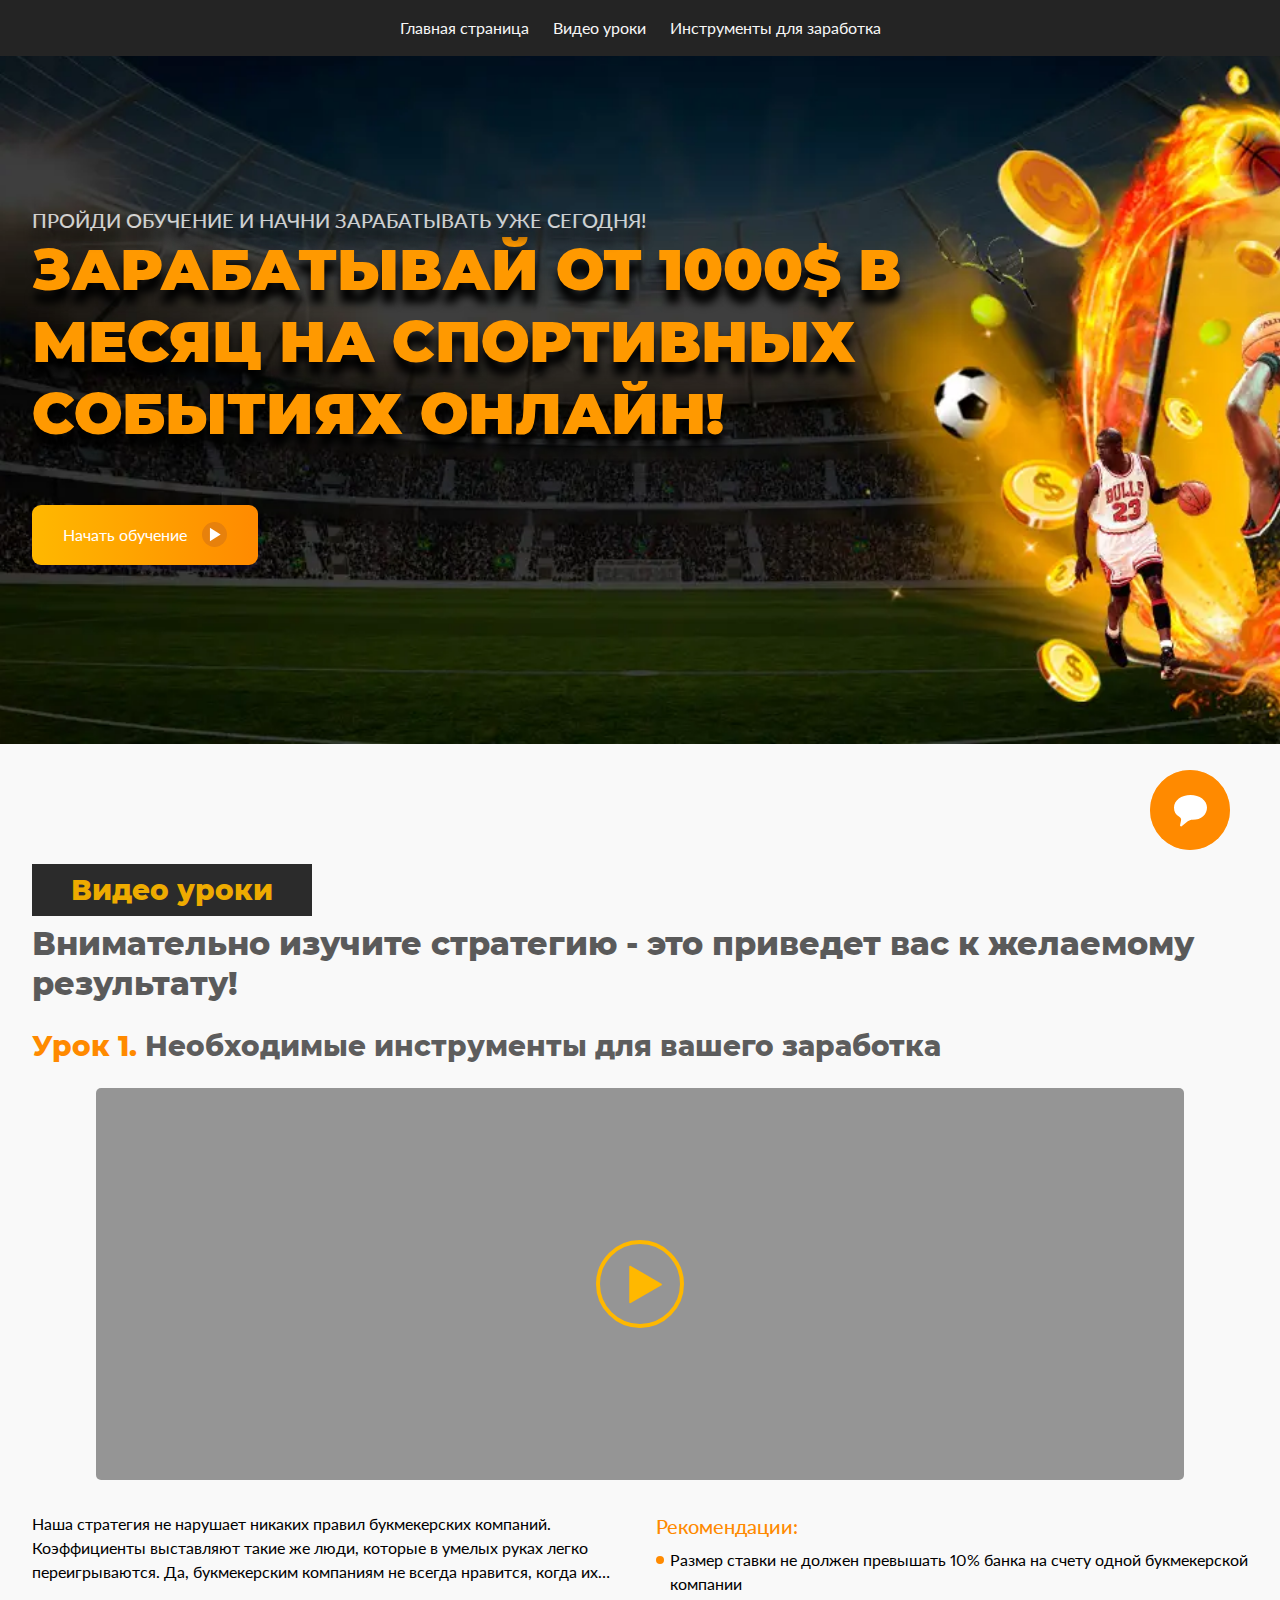
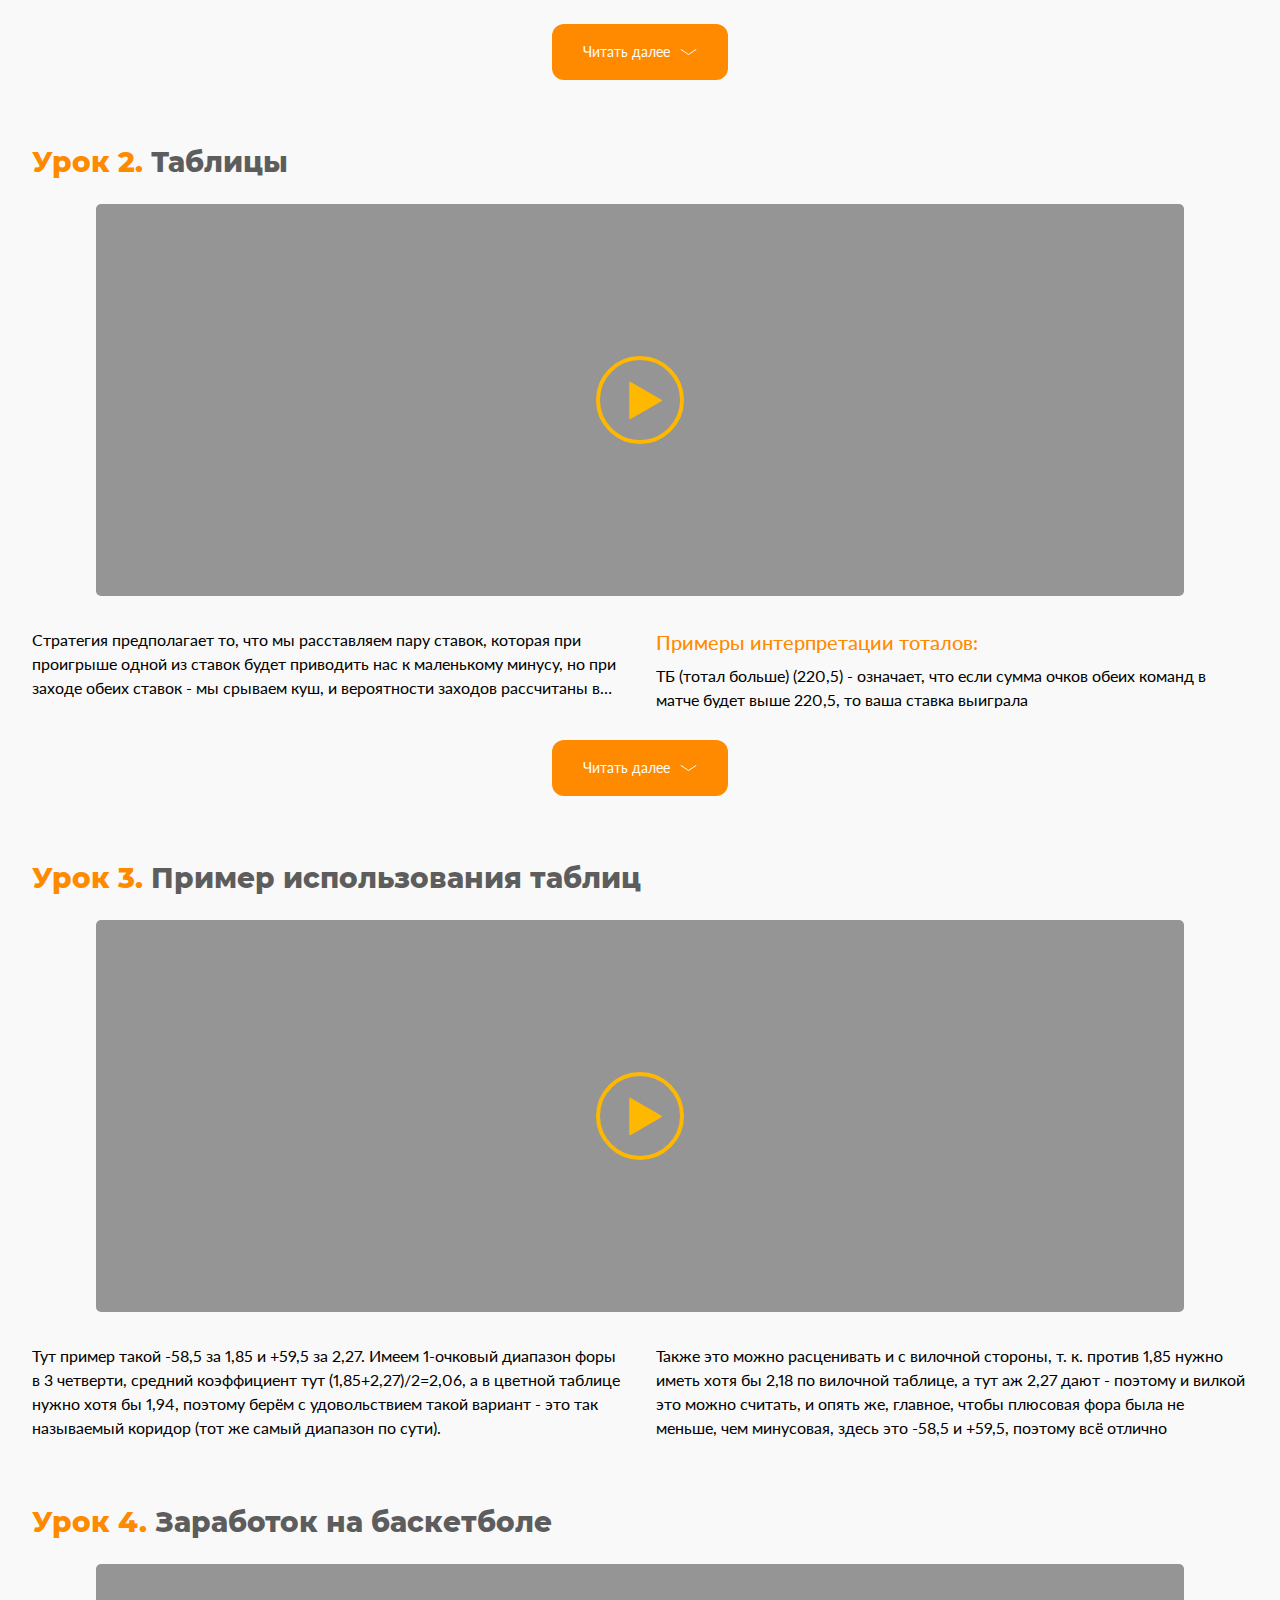
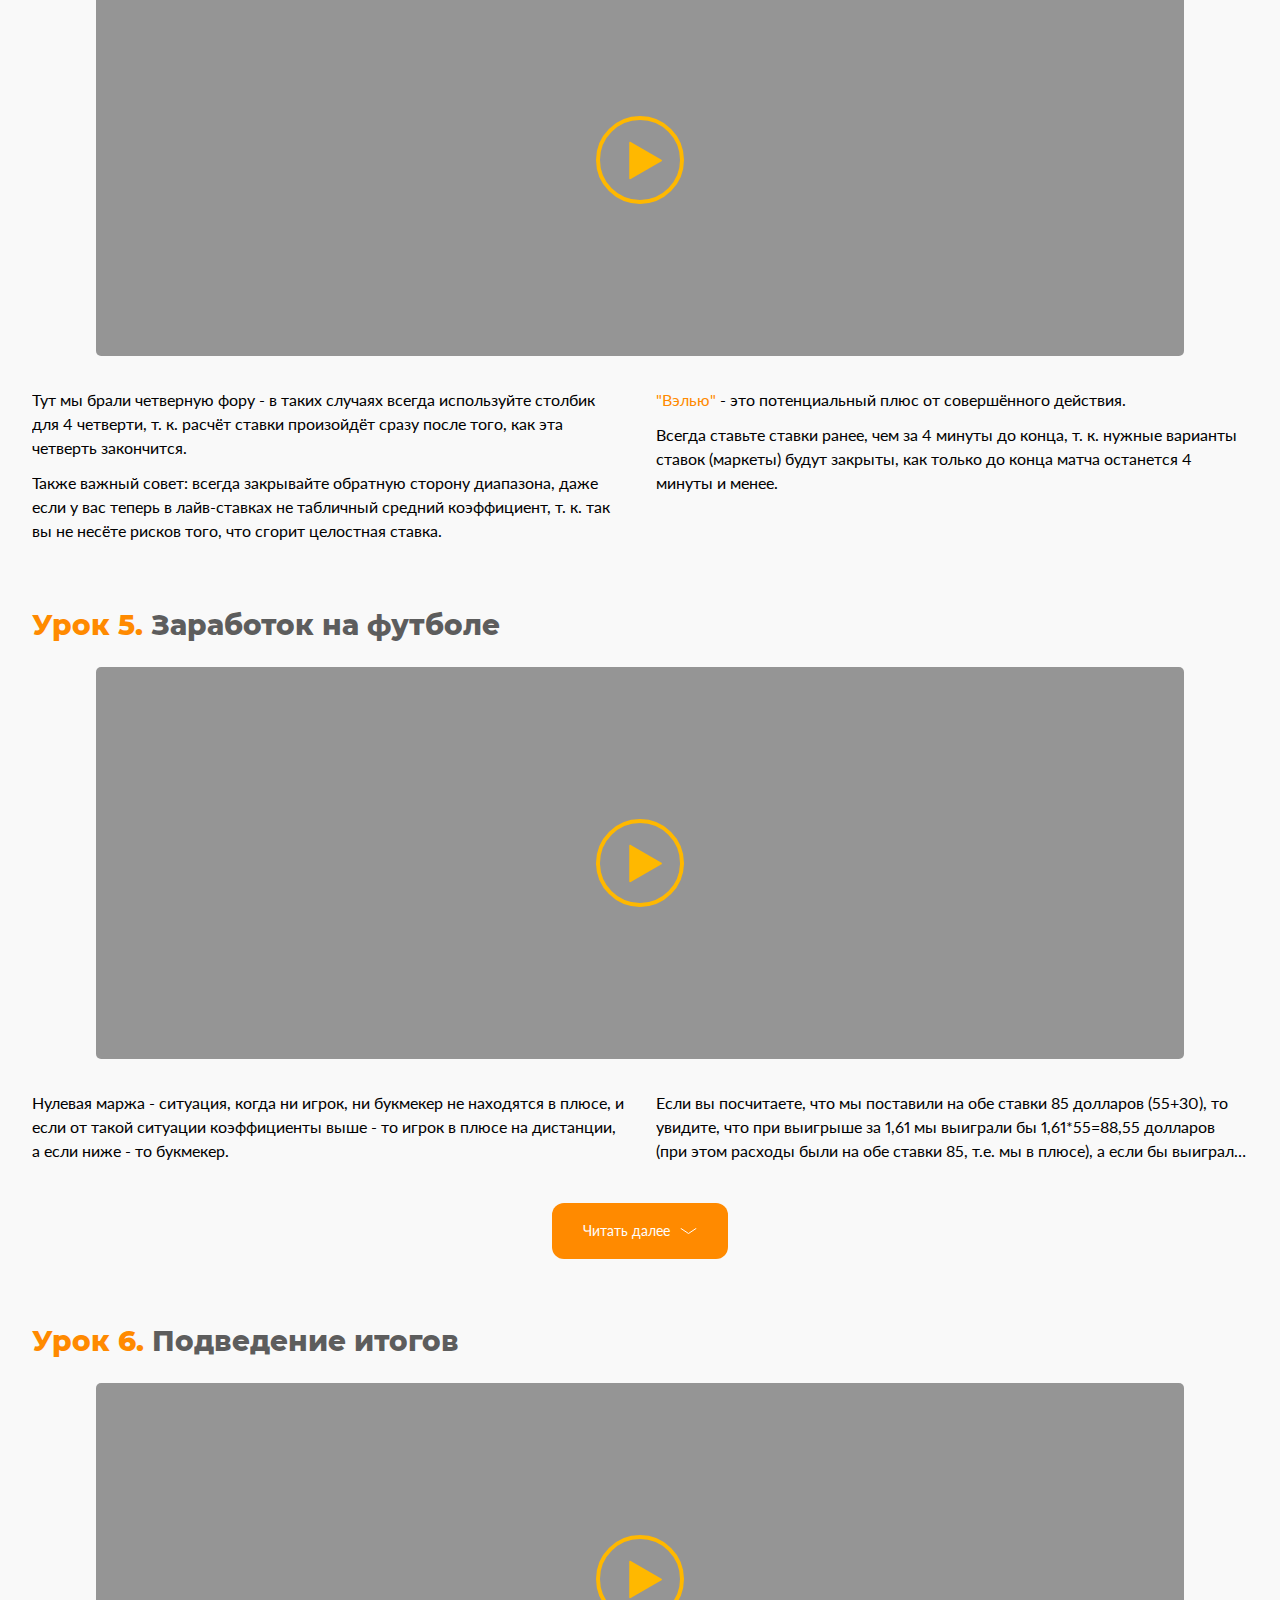
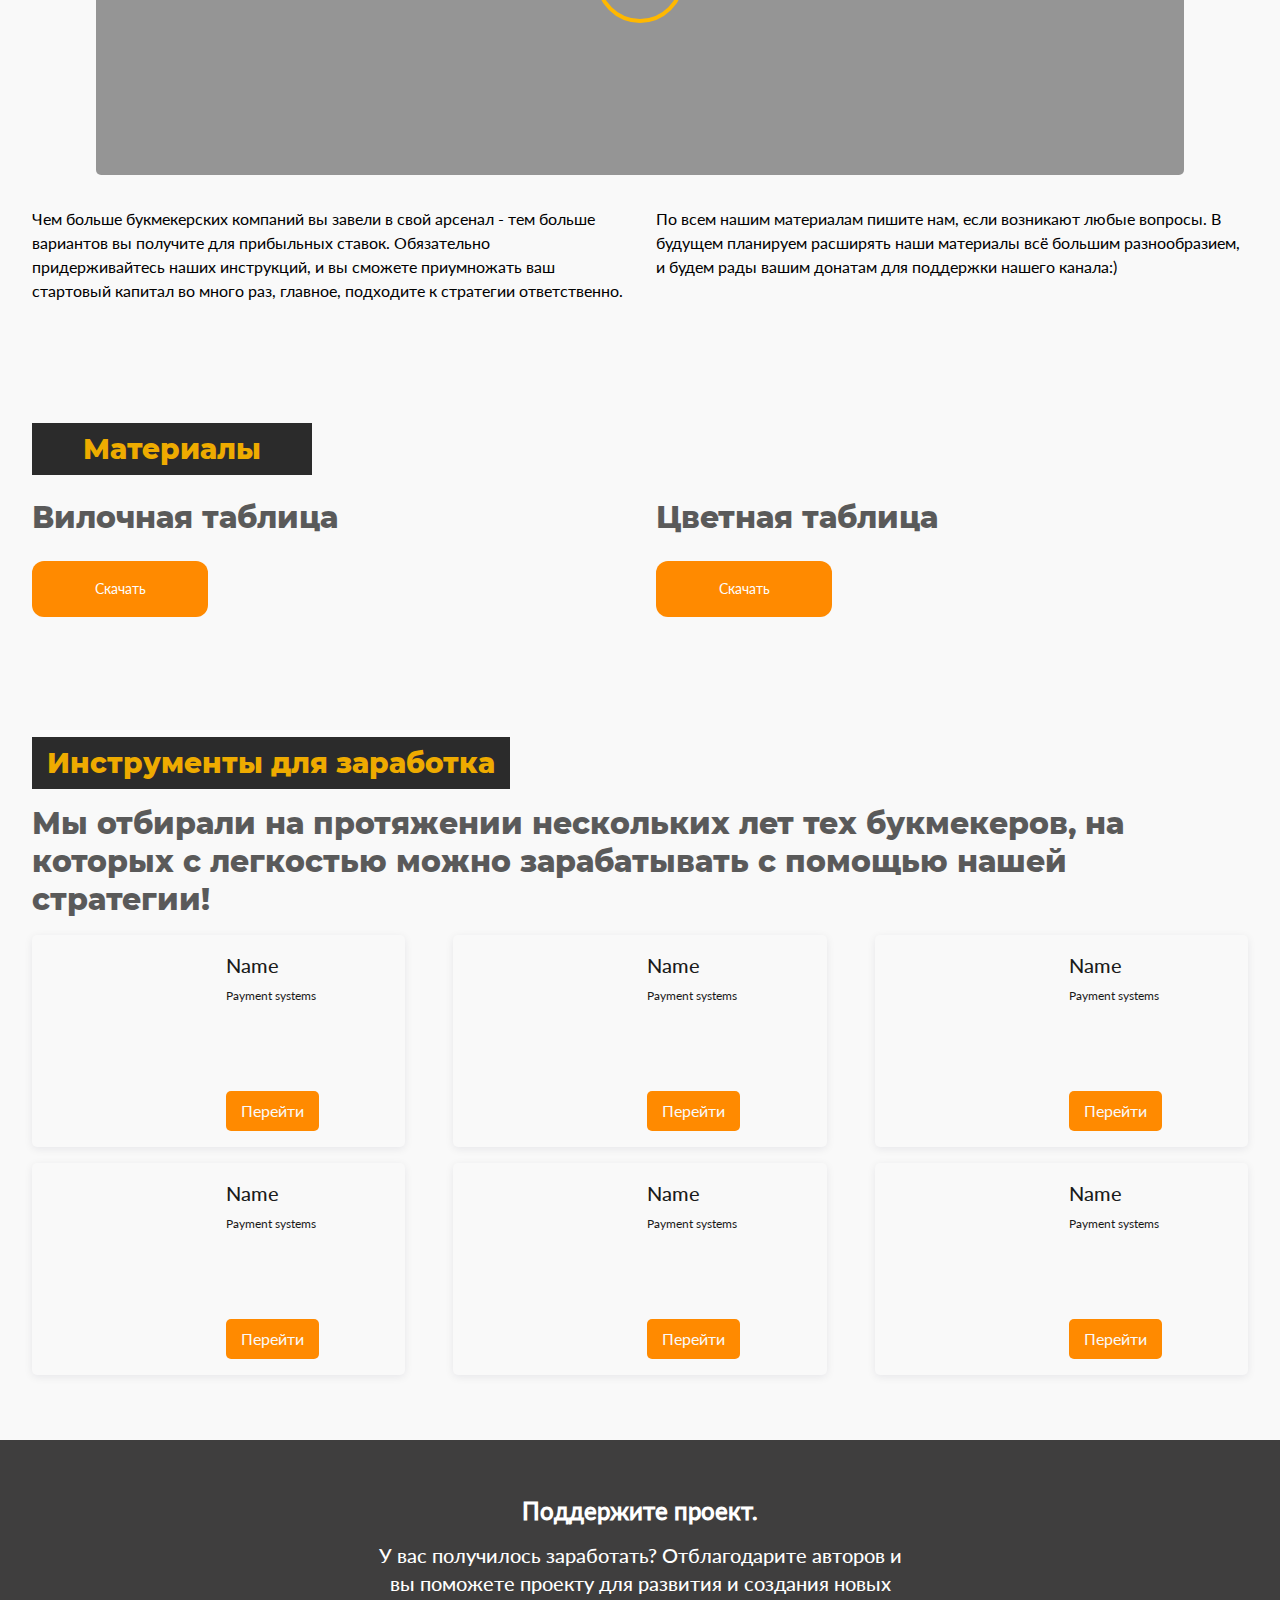
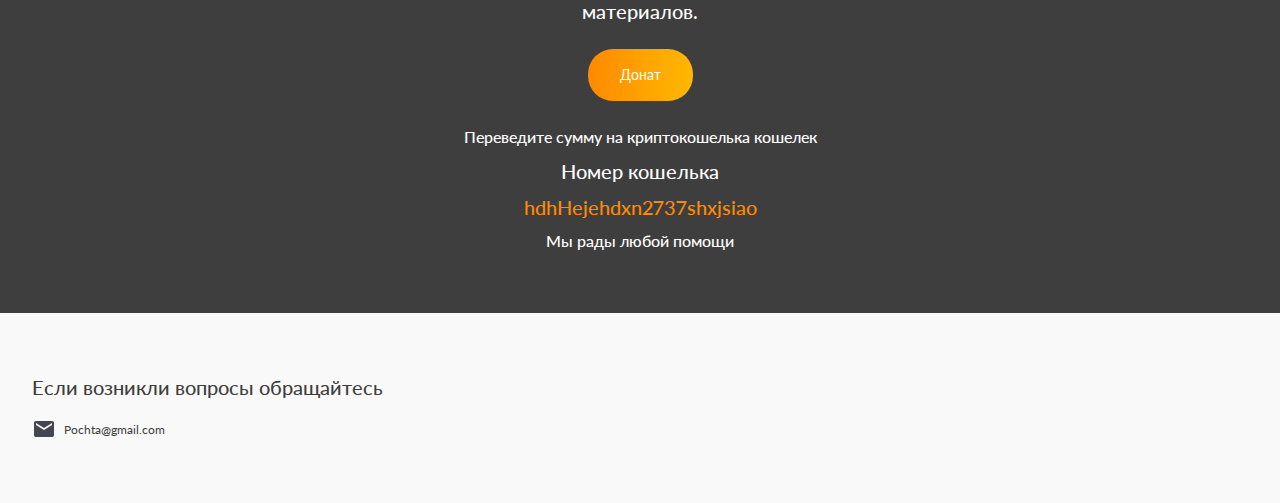
==== commit 8663919c: "правки 9.03.23" ====
--- a/index.html
+++ b/index.html
@@ -110,7 +110,7 @@
             Видео уроки
           </h2>
           <h3 class="lessons__sub-title title-v3">
-            Внимательно изучите стратегию - это приведет вас желаемому результату!
+            Внимательно изучите стратегию - это приведет вас к желаемому результату!
           </h3>
           <ul class="lessons__list" aria-label="Список уроков">
             <li class="lessons__item">
@@ -2168,7 +2168,7 @@
                   </ul>
                 </div>
                 <a class="best__link link-v3" href="#!" aria-label="Перейти">
-                  Играть
+                  Перейти
                 </a>
               </div>
             </li>
@@ -2253,7 +2253,7 @@
                   </ul>
                 </div>
                 <a class="best__link link-v3" href="#!" aria-label="Перейти">
-                  Играть
+                  Перейти
                 </a>
               </div>
             </li>
@@ -2338,7 +2338,7 @@
                   </ul>
                 </div>
                 <a class="best__link link-v3" href="#!" aria-label="Перейти">
-                  Играть
+                  Перейти
                 </a>
               </div>
             </li>
@@ -2423,7 +2423,7 @@
                   </ul>
                 </div>
                 <a class="best__link link-v3" href="#!" aria-label="Перейти">
-                  Играть
+                  Перейти
                 </a>
               </div>
             </li>
@@ -2508,7 +2508,7 @@
                   </ul>
                 </div>
                 <a class="best__link link-v3" href="#!" aria-label="Перейти">
-                  Играть
+                  Перейти
                 </a>
               </div>
             </li>
@@ -2593,7 +2593,7 @@
                   </ul>
                 </div>
                 <a class="best__link link-v3" href="#!" aria-label="Перейти">
-                  Играть
+                  Перейти
                 </a>
               </div>
             </li>
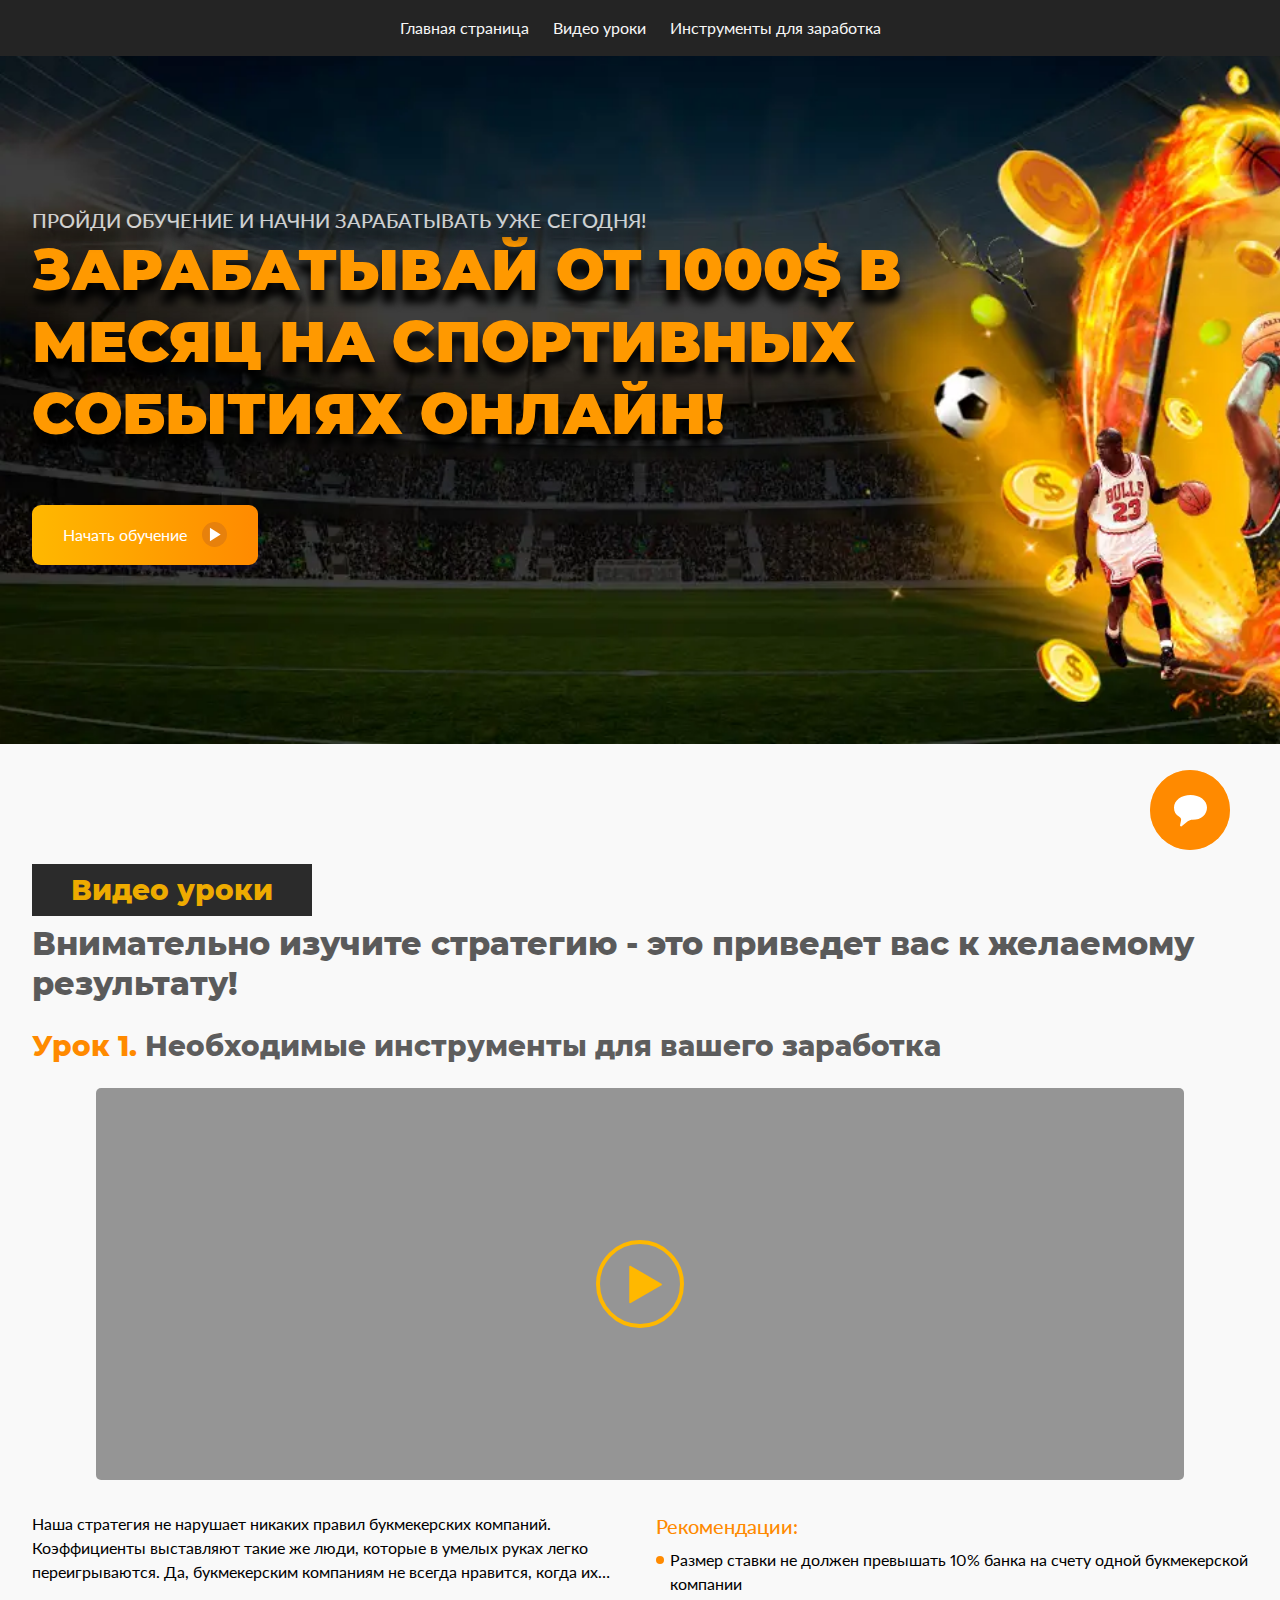
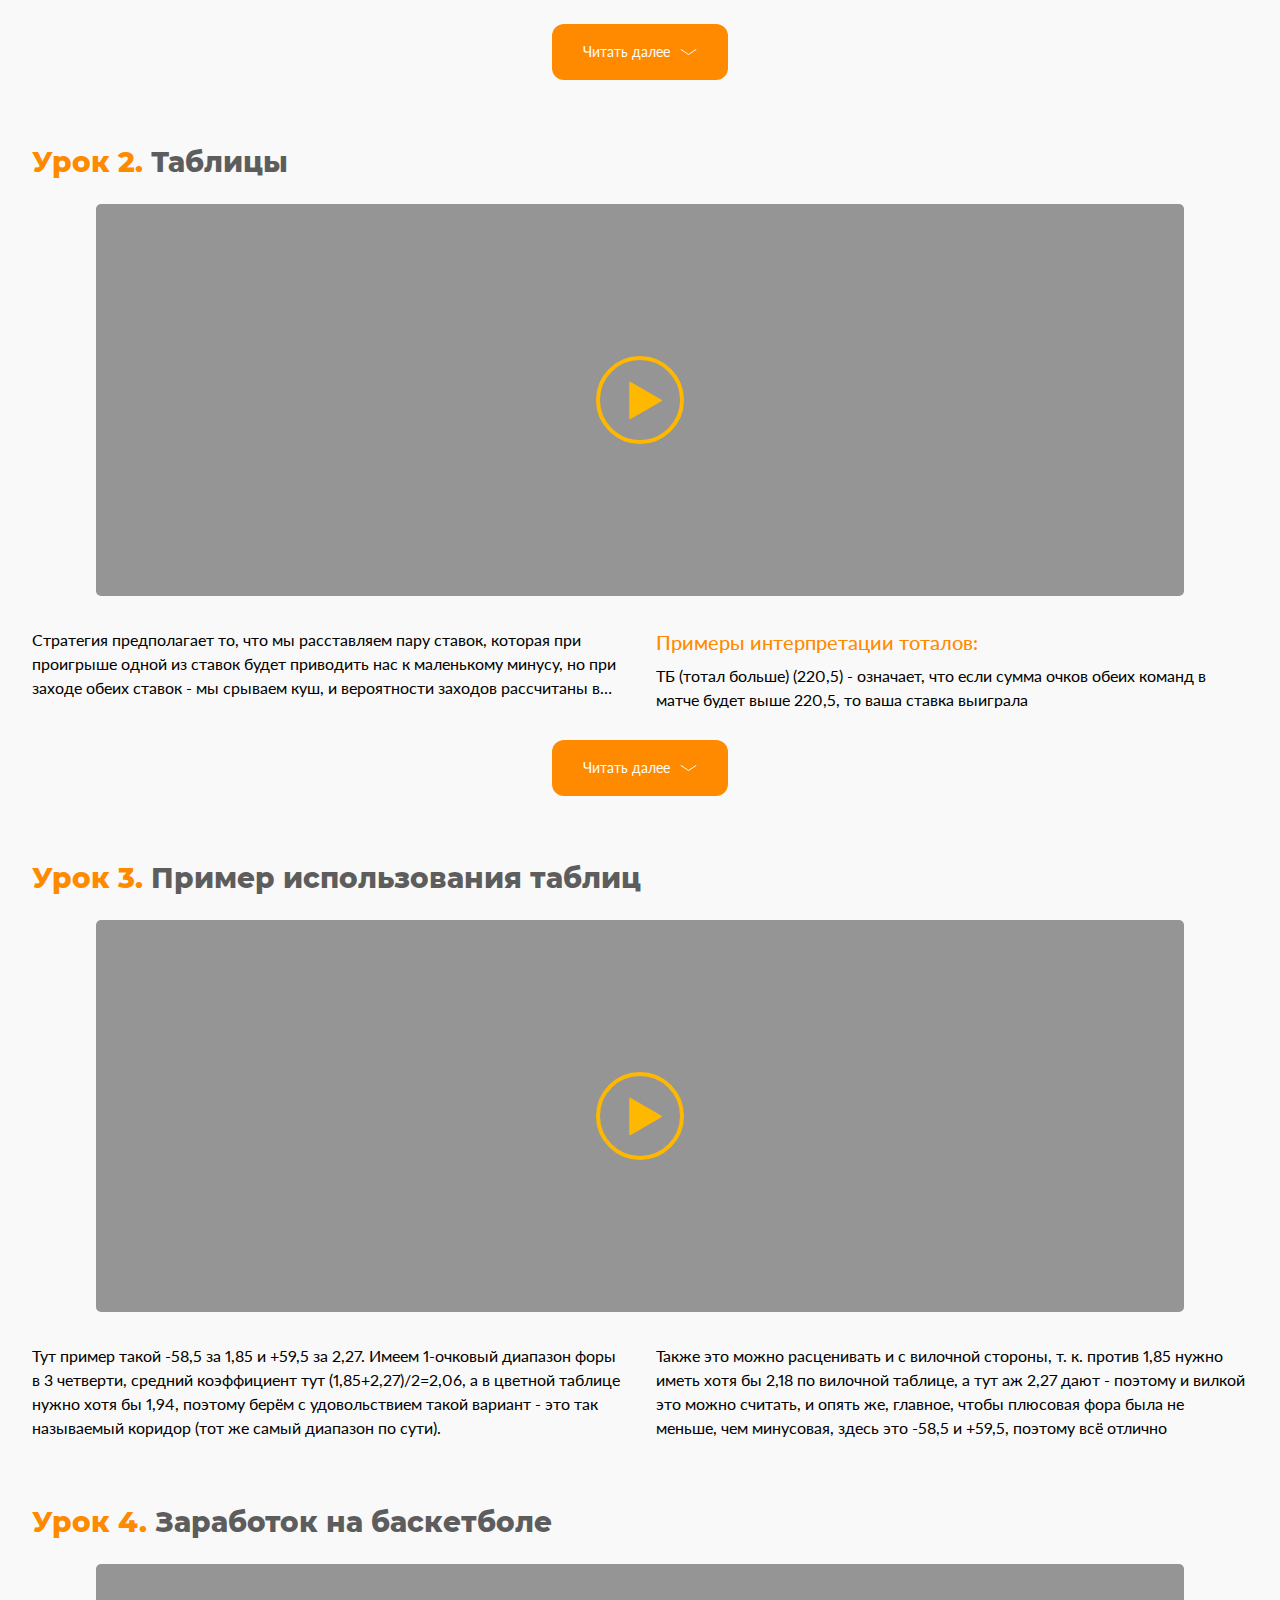
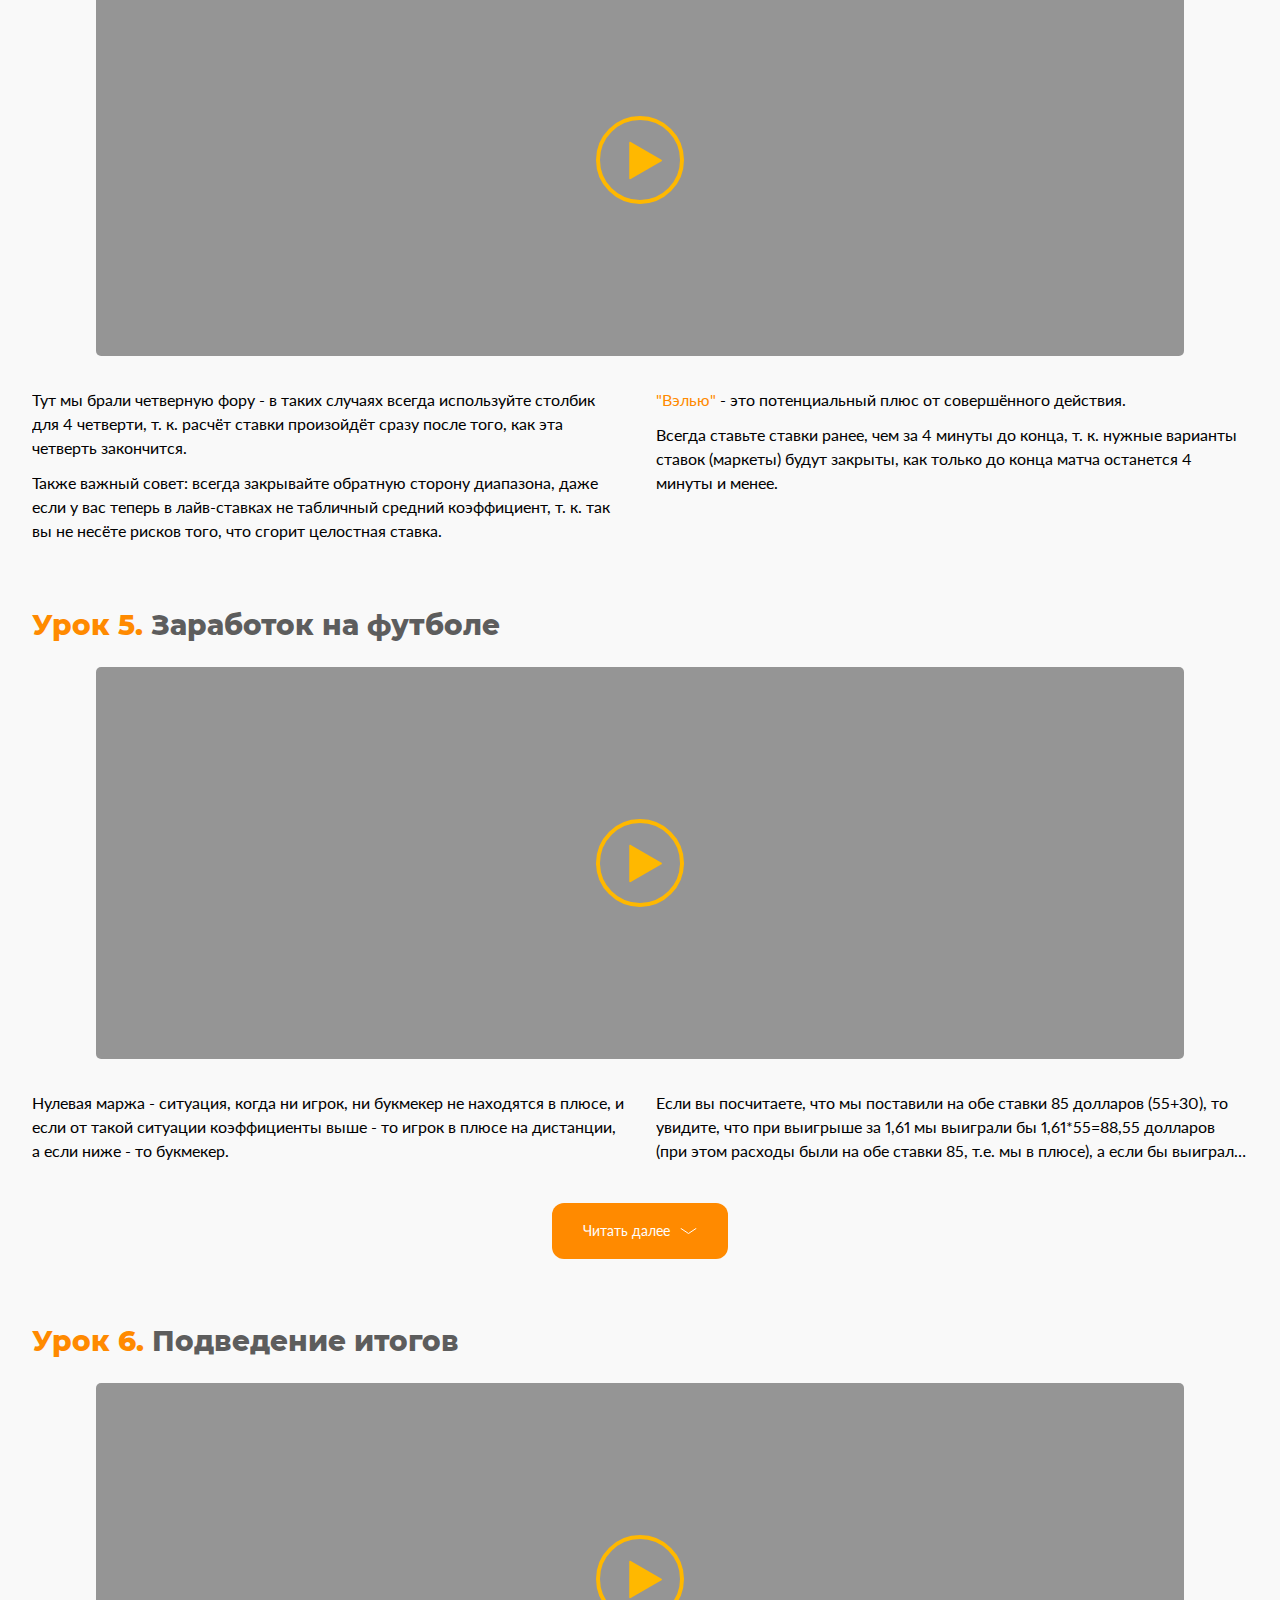
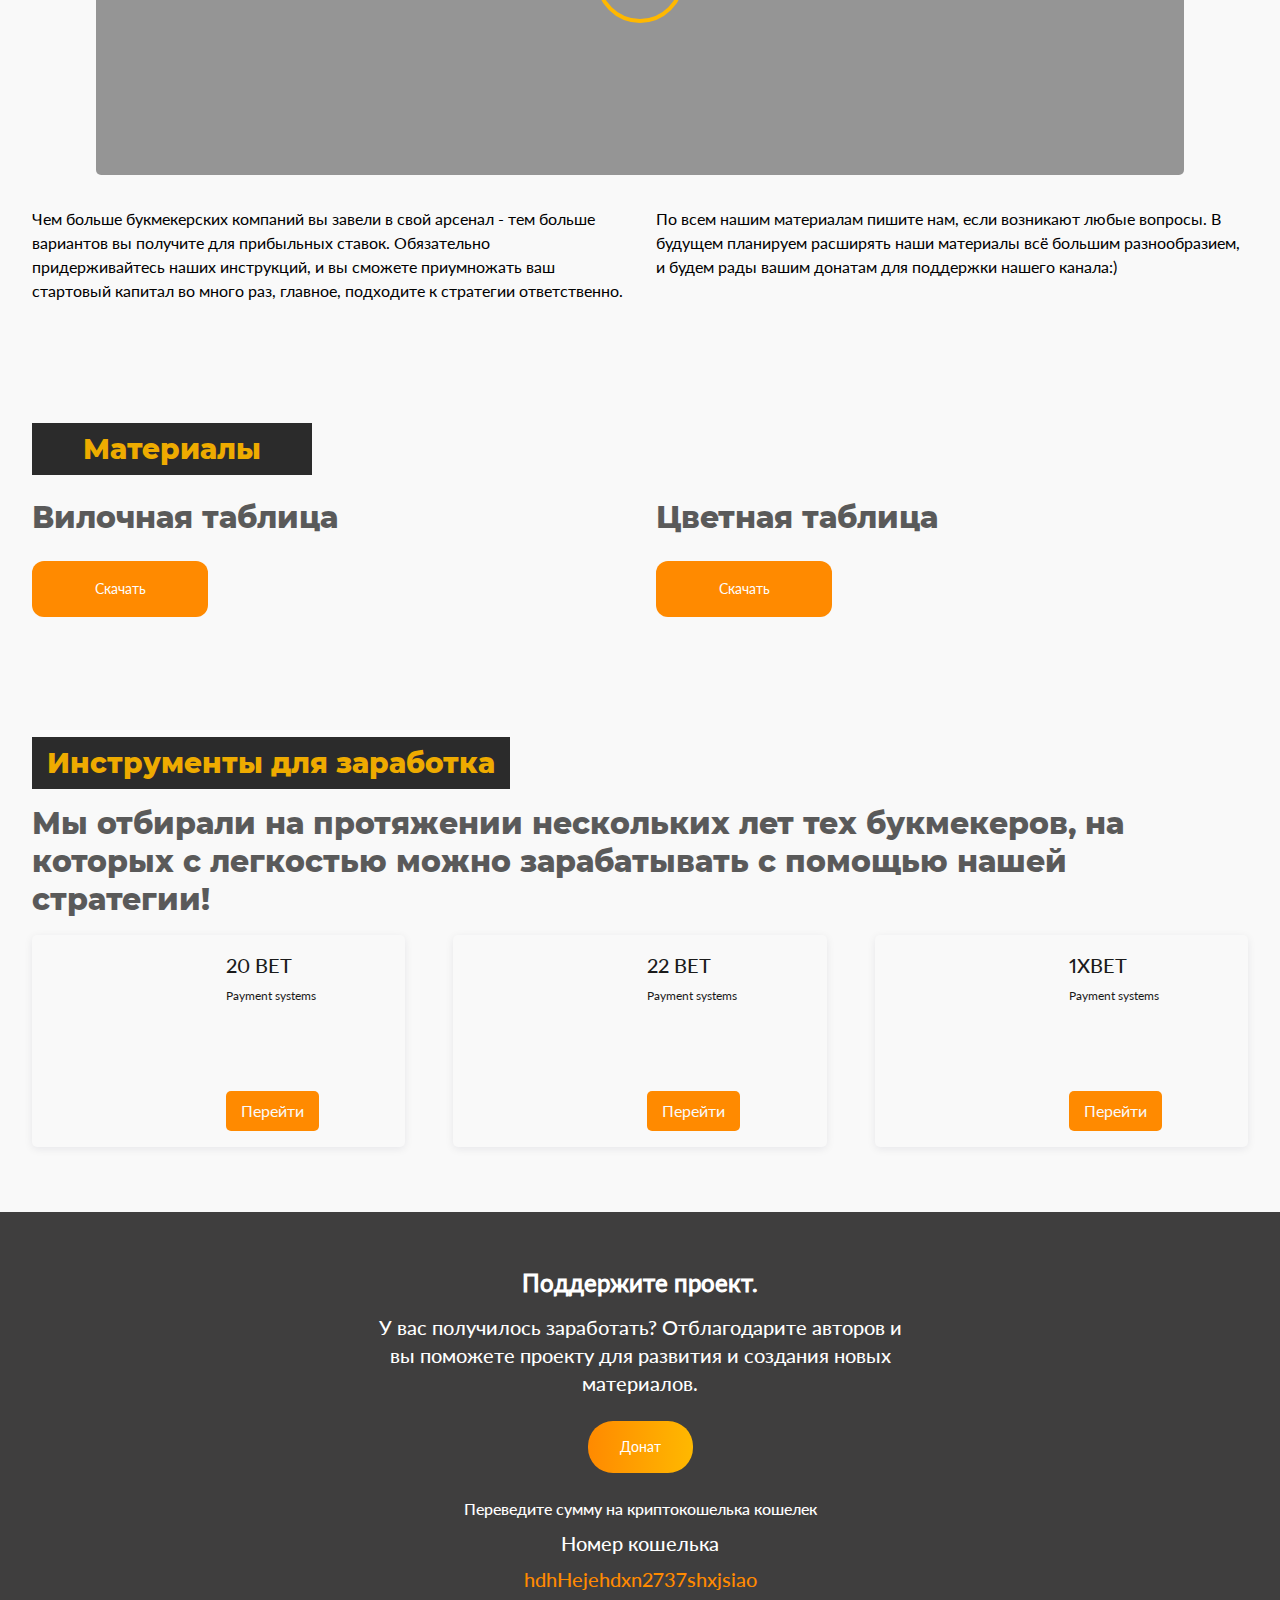
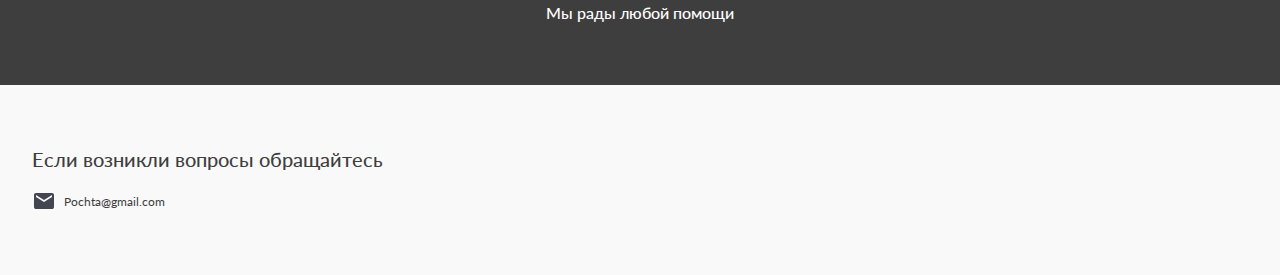
==== commit 562bb951: "правки" ====
--- a/index.html
+++ b/index.html
@@ -142,24 +142,19 @@
                   </h5>
                   <ul class="lessons__sublist" aria-label="Список букмекеров">
                     <li class="lessons__subitem">
-                      <p class="lessons__text lessons__text_underline text-v1">
-                        Букмекер 1
-                      </p>
+                      <a class="lessons__text lessons__text_underline text-v1" href="https://promo.20bet.partners/redirect.aspx?pid=164749&bid=1971&lpid=278&sref=Source_name&Source_name=KZ">
+                        20BET 
+                      </a>
                     </li>
                     <li class="lessons__subitem">
-                      <p class="lessons__text lessons__text_underline text-v1">
-                        Букмекер 2
-                      </p>
+                      <a class="lessons__text lessons__text_underline text-v1" href="https://ad.22betpartners.com/redirect.aspx?pid=35536&bid=1484&lpid=15&sref=Source_name&Source_name=KZ">
+                        22BET  
+                      </a>
                     </li>
                     <li class="lessons__subitem">
-                      <p class="lessons__text lessons__text_underline text-v1">
-                        Букмекер 3
-                      </p>
-                    </li>
-                    <li class="lessons__subitem">
-                      <p class="lessons__text lessons__text_underline text-v1">
-                        Букмекер 4
-                      </p>
+                      <a class="lessons__text lessons__text_underline text-v1" href="https://refpa57912.top/L?tag=d_1227779m_1599c_KZ_reg&site=1227779&ad=1599&r=registration/">
+                        1xBet
+                      </a>
                     </li>
                   </ul>
                 </div>
@@ -2062,7 +2057,7 @@
               <h3 class="table-download__subtitle">
                 Вилочная таблица
               </h3>
-              <a class="table-download__file-link link-v2" download href="./file/Таблица-1.pdf" aria-label="Скачать таблицу">
+              <a class="table-download__file-link link-v2" download href="" aria-label="Скачать таблицу">
                 Скачать
               </a>
             </li>
@@ -2070,7 +2065,7 @@
               <h3 class="table-download__subtitle">
                 Цветная таблица
               </h3>
-              <a class="table-download__file-link link-v2" download href="./file/Таблица-2.pdf" aria-label="Скачать таблицу">
+              <a class="table-download__file-link link-v2" download href="" aria-label="Скачать таблицу">
                 Скачать
               </a>
             </li>
@@ -2089,16 +2084,13 @@
           <ul class="best__list" aria-label="Список учших букмекеров">
             <li class="best__item">
               <div class="best__image">
-                <a href="#!" aria-label="Букмекер">
-                  <picture>
-                    <source media="(min-width: 320px)" srcset="./img/bookmekers.webp" type="image/webp">
-                    <img src="./img/bookmekers.png" loading="lazy" width="162" height="160" alt="Bookmekers">
-                  </picture>
+                <a href="https://promo.20bet.partners/redirect.aspx?pid=164749&bid=1971&lpid=278&sref=Source_name&Source_name=KZ" aria-label="Букмекер">
+                    <img src="./img/20bet.svg" loading="lazy" width="162" height="160" alt="Bookmekers">
                 </a>
               </div>
               <div class="best__descr">
-                <a class="best__name" href="#!" aria-label="Букмекер">
-                  Name
+                <a class="best__name" href="https://promo.20bet.partners/redirect.aspx?pid=164749&bid=1971&lpid=278&sref=Source_name&Source_name=KZ" aria-label="Букмекер">
+                 20 BET
                 </a>
                 <div class="best__wrapper-payments">
                   <h4 class="best__subtitle">
@@ -2106,84 +2098,53 @@
                   </h4>
                   <ul class="best__payments" aria-label="Список оплаты">
                     <li class="best__paymet">
+                        <img src="./img/netteler.svg" loading="lazy" width="32" height="16" alt="Pay">
+                    </li>
+                    <li class="best__paymet">
+                        <img src="./img/skrill.svg" loading="lazy" width="32" height="16" alt="Pay">
+                    </li>
+                    <li class="best__paymet">
+                        <img src="./img/visa.svg" loading="lazy" width="32" height="16" alt="Pay">
+                    </li>
+                    <li class="best__paymet">
+                        <img src="./img/jeton.svg" loading="lazy" width="32" height="16" alt="Pay">
+                    </li>
+                    <li class="best__paymet">
                       <picture>
+                        <img src="./img/perfect-money.svg" loading="lazy" width="32" height="16" alt="Pay">
+                    </li>
+                    <li class="best__paymet">
+                        <img src="./img/ethereum.svg" loading="lazy" width="32" height="16" alt="Pay">
+                    </li>
+                    <li class="best__paymet">
+                        <img src="./img/eco-payz.svg" loading="lazy" width="32" height="16" alt="Pay">
+                    </li>
+                    <li class="best__paymet">
+                        <img src="./img/interac.svg" loading="lazy" width="32" height="16" alt="Pay">
+                    </li>
+                    <li class="best__paymet">
+                        <img src="./img/bitcoin.svg" loading="lazy" width="32" height="16" alt="Pay">
+                    </li>
+                    <li class="best__paymet">
                         <source media="(min-width: 320px)" srcset="./img/pay.webp" type="image/webp">
-                        <img src="./img/pay.png" loading="lazy" width="32" height="16" alt="Pay">
-                      </picture>
-                    </li>
-                    <li class="best__paymet">
-                      <picture>
-                        <source media="(min-width: 320px)" srcset="./img/pay.webp" type="image/webp">
-                        <img src="./img/pay.png" loading="lazy" width="32" height="16" alt="Pay">
-                      </picture>
-                    </li>
-                    <li class="best__paymet">
-                      <picture>
-                        <source media="(min-width: 320px)" srcset="./img/pay.webp" type="image/webp">
-                        <img src="./img/pay.png" loading="lazy" width="32" height="16" alt="Pay">
-                      </picture>
-                    </li>
-                    <li class="best__paymet">
-                      <picture>
-                        <source media="(min-width: 320px)" srcset="./img/pay.webp" type="image/webp">
-                        <img src="./img/pay.png" loading="lazy" width="32" height="16" alt="Pay">
-                      </picture>
-                    </li>
-                    <li class="best__paymet">
-                      <picture>
-                        <source media="(min-width: 320px)" srcset="./img/pay.webp" type="image/webp">
-                        <img src="./img/pay.png" loading="lazy" width="32" height="16" alt="Pay">
-                      </picture>
-                    </li>
-                    <li class="best__paymet">
-                      <picture>
-                        <source media="(min-width: 320px)" srcset="./img/pay.webp" type="image/webp">
-                        <img src="./img/pay.png" loading="lazy" width="32" height="16" alt="Pay">
-                      </picture>
-                    </li>
-                    <li class="best__paymet">
-                      <picture>
-                        <source media="(min-width: 320px)" srcset="./img/pay.webp" type="image/webp">
-                        <img src="./img/pay.png" loading="lazy" width="32" height="16" alt="Pay">
-                      </picture>
-                    </li>
-                    <li class="best__paymet">
-                      <picture>
-                        <source media="(min-width: 320px)" srcset="./img/pay.webp" type="image/webp">
-                        <img src="./img/pay.png" loading="lazy" width="32" height="16" alt="Pay">
-                      </picture>
-                    </li>
-                    <li class="best__paymet">
-                      <picture>
-                        <source media="(min-width: 320px)" srcset="./img/pay.webp" type="image/webp">
-                        <img src="./img/pay.png" loading="lazy" width="32" height="16" alt="Pay">
-                      </picture>
-                    </li>
-                    <li class="best__paymet">
-                      <picture>
-                        <source media="(min-width: 320px)" srcset="./img/pay.webp" type="image/webp">
-                        <img src="./img/pay.png" loading="lazy" width="32" height="16" alt="Pay">
-                      </picture>
+                        <img src="./img/L.svg" loading="lazy" width="32" height="16" alt="Pay">
                     </li>
                   </ul>
                 </div>
-                <a class="best__link link-v3" href="#!" aria-label="Перейти">
+                <a class="best__link link-v3" href="https://promo.20bet.partners/redirect.aspx?pid=164749&bid=1971&lpid=278&sref=Source_name&Source_name=KZ" aria-label="Перейти">
                   Перейти
                 </a>
               </div>
             </li>
             <li class="best__item">
               <div class="best__image">
-                <a href="#!" aria-label="Букмекер">
-                  <picture>
-                    <source media="(min-width: 320px)" srcset="./img/bookmekers.webp" type="image/webp">
-                    <img src="./img/bookmekers.png" loading="lazy" width="162" height="160" alt="Bookmekers">
-                  </picture>
+                <a href="https://ad.22betpartners.com/redirect.aspx?pid=35536&bid=1484&lpid=15&sref=Source_name&Source_name=KZ" aria-label="Букмекер">
+                    <img src="./img/22bet.svg" loading="lazy" width="162" height="160" alt="Bookmekers">
                 </a>
               </div>
               <div class="best__descr">
-                <a class="best__name" href="#!" aria-label="Букмекер">
-                  Name
+                <a class="best__name" href="https://ad.22betpartners.com/redirect.aspx?pid=35536&bid=1484&lpid=15&sref=Source_name&Source_name=KZ" aria-label="Букмекер">
+                  22 BET
                 </a>
                 <div class="best__wrapper-payments">
                   <h4 class="best__subtitle">
@@ -2191,84 +2152,42 @@
                   </h4>
                   <ul class="best__payments" aria-label="Список оплаты">
                     <li class="best__paymet">
-                      <picture>
-                        <source media="(min-width: 320px)" srcset="./img/pay.webp" type="image/webp">
-                        <img src="./img/pay.png" loading="lazy" width="32" height="16" alt="Pay">
-                      </picture>
-                    </li>
-                    <li class="best__paymet">
-                      <picture>
-                        <source media="(min-width: 320px)" srcset="./img/pay.webp" type="image/webp">
-                        <img src="./img/pay.png" loading="lazy" width="32" height="16" alt="Pay">
-                      </picture>
-                    </li>
-                    <li class="best__paymet">
-                      <picture>
-                        <source media="(min-width: 320px)" srcset="./img/pay.webp" type="image/webp">
-                        <img src="./img/pay.png" loading="lazy" width="32" height="16" alt="Pay">
-                      </picture>
-                    </li>
-                    <li class="best__paymet">
-                      <picture>
-                        <source media="(min-width: 320px)" srcset="./img/pay.webp" type="image/webp">
-                        <img src="./img/pay.png" loading="lazy" width="32" height="16" alt="Pay">
-                      </picture>
-                    </li>
-                    <li class="best__paymet">
-                      <picture>
-                        <source media="(min-width: 320px)" srcset="./img/pay.webp" type="image/webp">
-                        <img src="./img/pay.png" loading="lazy" width="32" height="16" alt="Pay">
-                      </picture>
-                    </li>
-                    <li class="best__paymet">
-                      <picture>
-                        <source media="(min-width: 320px)" srcset="./img/pay.webp" type="image/webp">
-                        <img src="./img/pay.png" loading="lazy" width="32" height="16" alt="Pay">
-                      </picture>
-                    </li>
-                    <li class="best__paymet">
-                      <picture>
-                        <source media="(min-width: 320px)" srcset="./img/pay.webp" type="image/webp">
-                        <img src="./img/pay.png" loading="lazy" width="32" height="16" alt="Pay">
-                      </picture>
-                    </li>
-                    <li class="best__paymet">
-                      <picture>
-                        <source media="(min-width: 320px)" srcset="./img/pay.webp" type="image/webp">
-                        <img src="./img/pay.png" loading="lazy" width="32" height="16" alt="Pay">
-                      </picture>
-                    </li>
-                    <li class="best__paymet">
-                      <picture>
-                        <source media="(min-width: 320px)" srcset="./img/pay.webp" type="image/webp">
-                        <img src="./img/pay.png" loading="lazy" width="32" height="16" alt="Pay">
-                      </picture>
-                    </li>
-                    <li class="best__paymet">
-                      <picture>
-                        <source media="(min-width: 320px)" srcset="./img/pay.webp" type="image/webp">
-                        <img src="./img/pay.png" loading="lazy" width="32" height="16" alt="Pay">
-                      </picture>
+                        <img src="./img/bitcoin.svg" loading="lazy" width="32" height="16" alt="Pay">
+                    </li>
+                    <li class="best__paymet">
+                        <img src="./img/skrill.svg" loading="lazy" width="32" height="16" alt="Pay">
+                    </li>
+                    <li class="best__paymet">
+                        <img src="./img/visa.svg" loading="lazy" width="32" height="16" alt="Pay">
+                    </li>
+                    <li class="best__paymet">
+                        <img src="./img/b-pay.svg" loading="lazy" width="32" height="16" alt="Pay">
+                    </li>
+                    <li class="best__paymet">
+                        <img src="./img/qiwi.svg" loading="lazy" width="32" height="16" alt="Pay">
+                    </li>
+                    <li class="best__paymet">
+                        <img src="./img/paypal.svg" loading="lazy" width="32" height="16" alt="Pay">
+                    </li>
+                    <li class="best__paymet">
+                        <img src="./img/dk.svg" loading="lazy" width="32" height="16" alt="Pay">
                     </li>
                   </ul>
                 </div>
-                <a class="best__link link-v3" href="#!" aria-label="Перейти">
+                <a class="best__link link-v3" href="https://ad.22betpartners.com/redirect.aspx?pid=35536&bid=1484&lpid=15&sref=Source_name&Source_name=KZ" aria-label="Перейти">
                   Перейти
                 </a>
               </div>
             </li>
             <li class="best__item">
               <div class="best__image">
-                <a href="#!" aria-label="Букмекер">
-                  <picture>
-                    <source media="(min-width: 320px)" srcset="./img/bookmekers.webp" type="image/webp">
-                    <img src="./img/bookmekers.png" loading="lazy" width="162" height="160" alt="Bookmekers">
-                  </picture>
+                <a href="https://refpa57912.top/L?tag=d_1227779m_1599c_KZ_reg&site=1227779&ad=1599&r=registration/" aria-label="Букмекер">
+                    <img src="./img/1xbet.svg" loading="lazy" width="162" height="160" alt="Bookmekers">
                 </a>
               </div>
               <div class="best__descr">
-                <a class="best__name" href="#!" aria-label="Букмекер">
-                  Name
+                <a class="best__name" href="https://refpa57912.top/L?tag=d_1227779m_1599c_KZ_reg&site=1227779&ad=1599&r=registration/" aria-label="Букмекер">
+                  1XBET
                 </a>
                 <div class="best__wrapper-payments">
                   <h4 class="best__subtitle">
@@ -2276,323 +2195,41 @@
                   </h4>
                   <ul class="best__payments" aria-label="Список оплаты">
                     <li class="best__paymet">
+                        <img src="./img/piastrix.svg" loading="lazy" width="32" height="16" alt="Pay">
+                    </li>
+                    <li class="best__paymet">
+                        <img src="./img/skrill.svg" loading="lazy" width="32" height="16" alt="Pay">
+                    </li>
+                    <li class="best__paymet">
+                        <img src="./img/visa.svg" loading="lazy" width="32" height="16" alt="Pay">
+                    </li>
+                    <li class="best__paymet">
+                        <img src="./img/jeton.svg" loading="lazy" width="32" height="16" alt="Pay">
+                    </li>
+                    <li class="best__paymet">
+                        <img src="./img/tron.svg" loading="lazy" width="32" height="16" alt="Pay">
+                    </li>
+                    <li class="best__paymet">
+                        <img src="./img/sticpay.svg" loading="lazy" width="32" height="16" alt="Pay">
+                    </li>
+                    <li class="best__paymet">
+                        <img src="./img/eco-payz.svg" loading="lazy" width="32" height="16" alt="Pay">
+                    </li>
+                    <li class="best__paymet">
+                        <img src="./img/bitcoin-2.svg" loading="lazy" width="32" height="16" alt="Pay">
+                    </li>
+                    <li class="best__paymet">
+                        <img src="./img/bitcoin.svg" loading="lazy" width="32" height="16" alt="Pay">
+                    </li>
+                    <li class="best__paymet">
                       <picture>
                         <source media="(min-width: 320px)" srcset="./img/pay.webp" type="image/webp">
-                        <img src="./img/pay.png" loading="lazy" width="32" height="16" alt="Pay">
-                      </picture>
-                    </li>
-                    <li class="best__paymet">
-                      <picture>
-                        <source media="(min-width: 320px)" srcset="./img/pay.webp" type="image/webp">
-                        <img src="./img/pay.png" loading="lazy" width="32" height="16" alt="Pay">
-                      </picture>
-                    </li>
-                    <li class="best__paymet">
-                      <picture>
-                        <source media="(min-width: 320px)" srcset="./img/pay.webp" type="image/webp">
-                        <img src="./img/pay.png" loading="lazy" width="32" height="16" alt="Pay">
-                      </picture>
-                    </li>
-                    <li class="best__paymet">
-                      <picture>
-                        <source media="(min-width: 320px)" srcset="./img/pay.webp" type="image/webp">
-                        <img src="./img/pay.png" loading="lazy" width="32" height="16" alt="Pay">
-                      </picture>
-                    </li>
-                    <li class="best__paymet">
-                      <picture>
-                        <source media="(min-width: 320px)" srcset="./img/pay.webp" type="image/webp">
-                        <img src="./img/pay.png" loading="lazy" width="32" height="16" alt="Pay">
-                      </picture>
-                    </li>
-                    <li class="best__paymet">
-                      <picture>
-                        <source media="(min-width: 320px)" srcset="./img/pay.webp" type="image/webp">
-                        <img src="./img/pay.png" loading="lazy" width="32" height="16" alt="Pay">
-                      </picture>
-                    </li>
-                    <li class="best__paymet">
-                      <picture>
-                        <source media="(min-width: 320px)" srcset="./img/pay.webp" type="image/webp">
-                        <img src="./img/pay.png" loading="lazy" width="32" height="16" alt="Pay">
-                      </picture>
-                    </li>
-                    <li class="best__paymet">
-                      <picture>
-                        <source media="(min-width: 320px)" srcset="./img/pay.webp" type="image/webp">
-                        <img src="./img/pay.png" loading="lazy" width="32" height="16" alt="Pay">
-                      </picture>
-                    </li>
-                    <li class="best__paymet">
-                      <picture>
-                        <source media="(min-width: 320px)" srcset="./img/pay.webp" type="image/webp">
-                        <img src="./img/pay.png" loading="lazy" width="32" height="16" alt="Pay">
-                      </picture>
-                    </li>
-                    <li class="best__paymet">
-                      <picture>
-                        <source media="(min-width: 320px)" srcset="./img/pay.webp" type="image/webp">
-                        <img src="./img/pay.png" loading="lazy" width="32" height="16" alt="Pay">
+                        <img src="./img/L.svg" loading="lazy" width="32" height="16" alt="Pay">
                       </picture>
                     </li>
                   </ul>
                 </div>
-                <a class="best__link link-v3" href="#!" aria-label="Перейти">
-                  Перейти
-                </a>
-              </div>
-            </li>
-            <li class="best__item">
-              <div class="best__image">
-                <a href="#!" aria-label="Букмекер">
-                  <picture>
-                    <source media="(min-width: 320px)" srcset="./img/bookmekers.webp" type="image/webp">
-                    <img src="./img/bookmekers.png" loading="lazy" width="162" height="160" alt="Bookmekers">
-                  </picture>
-                </a>
-              </div>
-              <div class="best__descr">
-                <a class="best__name" href="#!" aria-label="Букмекер">
-                  Name
-                </a>
-                <div class="best__wrapper-payments">
-                  <h4 class="best__subtitle">
-                    Payment systems
-                  </h4>
-                  <ul class="best__payments" aria-label="Список оплаты">
-                    <li class="best__paymet">
-                      <picture>
-                        <source media="(min-width: 320px)" srcset="./img/pay.webp" type="image/webp">
-                        <img src="./img/pay.png" loading="lazy" width="32" height="16" alt="Pay">
-                      </picture>
-                    </li>
-                    <li class="best__paymet">
-                      <picture>
-                        <source media="(min-width: 320px)" srcset="./img/pay.webp" type="image/webp">
-                        <img src="./img/pay.png" loading="lazy" width="32" height="16" alt="Pay">
-                      </picture>
-                    </li>
-                    <li class="best__paymet">
-                      <picture>
-                        <source media="(min-width: 320px)" srcset="./img/pay.webp" type="image/webp">
-                        <img src="./img/pay.png" loading="lazy" width="32" height="16" alt="Pay">
-                      </picture>
-                    </li>
-                    <li class="best__paymet">
-                      <picture>
-                        <source media="(min-width: 320px)" srcset="./img/pay.webp" type="image/webp">
-                        <img src="./img/pay.png" loading="lazy" width="32" height="16" alt="Pay">
-                      </picture>
-                    </li>
-                    <li class="best__paymet">
-                      <picture>
-                        <source media="(min-width: 320px)" srcset="./img/pay.webp" type="image/webp">
-                        <img src="./img/pay.png" loading="lazy" width="32" height="16" alt="Pay">
-                      </picture>
-                    </li>
-                    <li class="best__paymet">
-                      <picture>
-                        <source media="(min-width: 320px)" srcset="./img/pay.webp" type="image/webp">
-                        <img src="./img/pay.png" loading="lazy" width="32" height="16" alt="Pay">
-                      </picture>
-                    </li>
-                    <li class="best__paymet">
-                      <picture>
-                        <source media="(min-width: 320px)" srcset="./img/pay.webp" type="image/webp">
-                        <img src="./img/pay.png" loading="lazy" width="32" height="16" alt="Pay">
-                      </picture>
-                    </li>
-                    <li class="best__paymet">
-                      <picture>
-                        <source media="(min-width: 320px)" srcset="./img/pay.webp" type="image/webp">
-                        <img src="./img/pay.png" loading="lazy" width="32" height="16" alt="Pay">
-                      </picture>
-                    </li>
-                    <li class="best__paymet">
-                      <picture>
-                        <source media="(min-width: 320px)" srcset="./img/pay.webp" type="image/webp">
-                        <img src="./img/pay.png" loading="lazy" width="32" height="16" alt="Pay">
-                      </picture>
-                    </li>
-                    <li class="best__paymet">
-                      <picture>
-                        <source media="(min-width: 320px)" srcset="./img/pay.webp" type="image/webp">
-                        <img src="./img/pay.png" loading="lazy" width="32" height="16" alt="Pay">
-                      </picture>
-                    </li>
-                  </ul>
-                </div>
-                <a class="best__link link-v3" href="#!" aria-label="Перейти">
-                  Перейти
-                </a>
-              </div>
-            </li>
-            <li class="best__item">
-              <div class="best__image">
-                <a href="#!" aria-label="Букмекер">
-                  <picture>
-                    <source media="(min-width: 320px)" srcset="./img/bookmekers.webp" type="image/webp">
-                    <img src="./img/bookmekers.png" loading="lazy" width="162" height="160" alt="Bookmekers">
-                  </picture>
-                </a>
-              </div>
-              <div class="best__descr">
-                <a class="best__name" href="#!" aria-label="Букмекер">
-                  Name
-                </a>
-                <div class="best__wrapper-payments">
-                  <h4 class="best__subtitle">
-                    Payment systems
-                  </h4>
-                  <ul class="best__payments" aria-label="Список оплаты">
-                    <li class="best__paymet">
-                      <picture>
-                        <source media="(min-width: 320px)" srcset="./img/pay.webp" type="image/webp">
-                        <img src="./img/pay.png" loading="lazy" width="32" height="16" alt="Pay">
-                      </picture>
-                    </li>
-                    <li class="best__paymet">
-                      <picture>
-                        <source media="(min-width: 320px)" srcset="./img/pay.webp" type="image/webp">
-                        <img src="./img/pay.png" loading="lazy" width="32" height="16" alt="Pay">
-                      </picture>
-                    </li>
-                    <li class="best__paymet">
-                      <picture>
-                        <source media="(min-width: 320px)" srcset="./img/pay.webp" type="image/webp">
-                        <img src="./img/pay.png" loading="lazy" width="32" height="16" alt="Pay">
-                      </picture>
-                    </li>
-                    <li class="best__paymet">
-                      <picture>
-                        <source media="(min-width: 320px)" srcset="./img/pay.webp" type="image/webp">
-                        <img src="./img/pay.png" loading="lazy" width="32" height="16" alt="Pay">
-                      </picture>
-                    </li>
-                    <li class="best__paymet">
-                      <picture>
-                        <source media="(min-width: 320px)" srcset="./img/pay.webp" type="image/webp">
-                        <img src="./img/pay.png" loading="lazy" width="32" height="16" alt="Pay">
-                      </picture>
-                    </li>
-                    <li class="best__paymet">
-                      <picture>
-                        <source media="(min-width: 320px)" srcset="./img/pay.webp" type="image/webp">
-                        <img src="./img/pay.png" loading="lazy" width="32" height="16" alt="Pay">
-                      </picture>
-                    </li>
-                    <li class="best__paymet">
-                      <picture>
-                        <source media="(min-width: 320px)" srcset="./img/pay.webp" type="image/webp">
-                        <img src="./img/pay.png" loading="lazy" width="32" height="16" alt="Pay">
-                      </picture>
-                    </li>
-                    <li class="best__paymet">
-                      <picture>
-                        <source media="(min-width: 320px)" srcset="./img/pay.webp" type="image/webp">
-                        <img src="./img/pay.png" loading="lazy" width="32" height="16" alt="Pay">
-                      </picture>
-                    </li>
-                    <li class="best__paymet">
-                      <picture>
-                        <source media="(min-width: 320px)" srcset="./img/pay.webp" type="image/webp">
-                        <img src="./img/pay.png" loading="lazy" width="32" height="16" alt="Pay">
-                      </picture>
-                    </li>
-                    <li class="best__paymet">
-                      <picture>
-                        <source media="(min-width: 320px)" srcset="./img/pay.webp" type="image/webp">
-                        <img src="./img/pay.png" loading="lazy" width="32" height="16" alt="Pay">
-                      </picture>
-                    </li>
-                  </ul>
-                </div>
-                <a class="best__link link-v3" href="#!" aria-label="Перейти">
-                  Перейти
-                </a>
-              </div>
-            </li>
-            <li class="best__item">
-              <div class="best__image">
-                <a href="#!" aria-label="Букмекер">
-                  <picture>
-                    <source media="(min-width: 320px)" srcset="./img/bookmekers.webp" type="image/webp">
-                    <img src="./img/bookmekers.png" loading="lazy" width="162" height="160" alt="Bookmekers">
-                  </picture>
-                </a>
-              </div>
-              <div class="best__descr">
-                <a class="best__name" href="#!" aria-label="Букмекер">
-                  Name
-                </a>
-                <div class="best__wrapper-payments">
-                  <h4 class="best__subtitle">
-                    Payment systems
-                  </h4>
-                  <ul class="best__payments" aria-label="Список оплаты">
-                    <li class="best__paymet">
-                      <picture>
-                        <source media="(min-width: 320px)" srcset="./img/pay.webp" type="image/webp">
-                        <img src="./img/pay.png" loading="lazy" width="32" height="16" alt="Pay">
-                      </picture>
-                    </li>
-                    <li class="best__paymet">
-                      <picture>
-                        <source media="(min-width: 320px)" srcset="./img/pay.webp" type="image/webp">
-                        <img src="./img/pay.png" loading="lazy" width="32" height="16" alt="Pay">
-                      </picture>
-                    </li>
-                    <li class="best__paymet">
-                      <picture>
-                        <source media="(min-width: 320px)" srcset="./img/pay.webp" type="image/webp">
-                        <img src="./img/pay.png" loading="lazy" width="32" height="16" alt="Pay">
-                      </picture>
-                    </li>
-                    <li class="best__paymet">
-                      <picture>
-                        <source media="(min-width: 320px)" srcset="./img/pay.webp" type="image/webp">
-                        <img src="./img/pay.png" loading="lazy" width="32" height="16" alt="Pay">
-                      </picture>
-                    </li>
-                    <li class="best__paymet">
-                      <picture>
-                        <source media="(min-width: 320px)" srcset="./img/pay.webp" type="image/webp">
-                        <img src="./img/pay.png" loading="lazy" width="32" height="16" alt="Pay">
-                      </picture>
-                    </li>
-                    <li class="best__paymet">
-                      <picture>
-                        <source media="(min-width: 320px)" srcset="./img/pay.webp" type="image/webp">
-                        <img src="./img/pay.png" loading="lazy" width="32" height="16" alt="Pay">
-                      </picture>
-                    </li>
-                    <li class="best__paymet">
-                      <picture>
-                        <source media="(min-width: 320px)" srcset="./img/pay.webp" type="image/webp">
-                        <img src="./img/pay.png" loading="lazy" width="32" height="16" alt="Pay">
-                      </picture>
-                    </li>
-                    <li class="best__paymet">
-                      <picture>
-                        <source media="(min-width: 320px)" srcset="./img/pay.webp" type="image/webp">
-                        <img src="./img/pay.png" loading="lazy" width="32" height="16" alt="Pay">
-                      </picture>
-                    </li>
-                    <li class="best__paymet">
-                      <picture>
-                        <source media="(min-width: 320px)" srcset="./img/pay.webp" type="image/webp">
-                        <img src="./img/pay.png" loading="lazy" width="32" height="16" alt="Pay">
-                      </picture>
-                    </li>
-                    <li class="best__paymet">
-                      <picture>
-                        <source media="(min-width: 320px)" srcset="./img/pay.webp" type="image/webp">
-                        <img src="./img/pay.png" loading="lazy" width="32" height="16" alt="Pay">
-                      </picture>
-                    </li>
-                  </ul>
-                </div>
-                <a class="best__link link-v3" href="#!" aria-label="Перейти">
+                <a class="best__link link-v3" href="https://refpa57912.top/L?tag=d_1227779m_1599c_KZ_reg&site=1227779&ad=1599&r=registration/" aria-label="Перейти">
                   Перейти
                 </a>
               </div>
--- a/css/main-min.css
+++ b/css/main-min.css
@@ -1,2767 +1 @@
-@charset "UTF-8";
-
-* {
-  padding: 0;
-  margin: 0;
-  border: 0
-}
-
-*,
-:after,
-:before {
-  -webkit-box-sizing: border-box;
-  box-sizing: border-box
-}
-
-:active,
-:focus {
-  outline: 0
-}
-
-a:active,
-a:focus {
-  outline: 0
-}
-
-aside,
-footer,
-header,
-nav {
-  display: block
-}
-
-body,
-html {
-  height: 100%;
-  width: 100%;
-  font-size: 100%;
-  line-height: 1;
-  font-size: 14px;
-  -ms-text-size-adjust: 100%;
-  -moz-text-size-adjust: 100%;
-  -webkit-text-size-adjust: 100%
-}
-
-button,
-input,
-textarea {
-  font-family: inherit
-}
-
-input::-ms-clear {
-  display: none
-}
-
-input,
-textarea {
-  -moz-appearance: none;
-  appearance: none;
-  -webkit-appearance: none;
-  border-radius: 0
-}
-
-button {
-  cursor: pointer;
-  background-color: transparent
-}
-
-button::-moz-focus-inner {
-  padding: 0;
-  border: 0
-}
-
-a {
-  display: inline-block
-}
-
-a,
-a:visited {
-  text-decoration: none
-}
-
-a:hover {
-  text-decoration: none
-}
-
-ul li {
-  list-style: none
-}
-
-img {
-  vertical-align: top
-}
-
-h1,
-h2,
-h3,
-h4,
-h5,
-h6 {
-  font-size: inherit;
-  font-weight: inherit
-}
-
-picture {
-  display: block;
-  width: 100%;
-  height: 100%
-}
-
-@font-face {
-  font-family: Lato;
-  font-style: normal;
-  font-weight: 400;
-  font-display: swap;
-  src: local("Lato-Regular"), url(../fonts/Lato-Regular.woff2) format("woff2")
-}
-
-@font-face {
-  font-family: Lato;
-  font-style: normal;
-  font-weight: 500;
-  font-display: swap;
-  src: local("Lato-Medium"), url(../fonts/Lato-Medium.woff2) format("woff2")
-}
-
-@font-face {
-  font-family: Montserrat;
-  font-style: normal;
-  font-weight: 800;
-  font-display: swap;
-  src: local("Montserrat-ExtraBold"), url(../fonts/Montserrat-ExtraBold.woff2) format("woff2")
-}
-
-@font-face {
-  font-family: Montserrat;
-  font-style: normal;
-  font-weight: 900;
-  font-display: swap;
-  src: local("Montserrat-Black"), url(../fonts/Montserrat-Black.woff2) format("woff2")
-}
-
-:root {
-  --hover: #cc7410;
-  --active: #a15a09
-}
-
-.container {
-  max-width: 1374px;
-  padding: 0 32px;
-  margin: 0 auto
-}
-
-@media (max-width:600px) {
-  .container {
-    padding: 0 16px
-  }
-}
-
-@media (max-width:374px) {
-  .container {
-    padding: 0 10px
-  }
-}
-
-.page {
-  display: -webkit-box;
-  display: -ms-flexbox;
-  display: flex;
-  -webkit-box-orient: vertical;
-  -webkit-box-direction: normal;
-  -ms-flex-direction: column;
-  flex-direction: column;
-  font-family: Lato, Arial, Helvetica, sans-serif;
-  min-height: 100vh;
-  overflow: hidden;
-  background-color: #f9f9f9
-}
-
-@media (max-width:991px) {
-  .page {
-    background-color: #dbdbdb
-  }
-}
-
-main {
-  -webkit-box-flex: 1;
-  -ms-flex: 1 1 auto;
-  flex: 1 1 auto
-}
-
-.title-v2 {
-  font-family: Montserrat;
-  font-weight: 800;
-  font-size: 28px;
-  line-height: 36px;
-  -webkit-font-feature-settings: "pnum"on, "lnum"on;
-  font-feature-settings: "pnum"on, "lnum"on;
-  color: #eeab00;
-  background-color: #2b2b2b;
-  padding: 8px 15px;
-  text-align: center;
-  width: -webkit-fit-content;
-  width: -moz-fit-content;
-  width: fit-content;
-  min-width: 280px
-}
-
-@media (max-width:991px) {
-  .title-v2 {
-    min-width: 240px;
-    font-size: 24px;
-    line-height: 29px
-  }
-}
-
-@media (max-width:600px) {
-  .title-v2 {
-    font-size: 20px;
-    line-height: 26px
-  }
-}
-
-.title-v3 {
-  font-family: Montserrat;
-  font-weight: 800;
-  font-size: 52px;
-  line-height: 57px;
-  -webkit-font-feature-settings: "pnum"on, "lnum"on;
-  font-feature-settings: "pnum"on, "lnum"on;
-  color: #171717;
-  opacity: .7
-}
-
-@media (max-width:991px) {
-  .title-v3 {
-    font-size: 32px;
-    line-height: 42px
-  }
-}
-
-@media (max-width:600px) {
-  .title-v3 {
-    font-size: 24px;
-    line-height: 26px
-  }
-}
-
-.title-v4 {
-  font-family: Montserrat;
-  font-weight: 800;
-  font-size: 28px;
-  line-height: 36px;
-  -webkit-font-feature-settings: "pnum"on, "lnum"on;
-  font-feature-settings: "pnum"on, "lnum"on;
-  color: rgba(23, 23, 23, .7)
-}
-
-.title-v4 span {
-  color: #ff8a00
-}
-
-@media (max-width:991px) {
-  .title-v4 {
-    font-size: 24px;
-    line-height: 28px
-  }
-}
-
-@media (max-width:600px) {
-  .title-v4 {
-    font-size: 22px;
-    line-height: 26px
-  }
-}
-
-.title-v5 {
-  font-weight: 500;
-  font-size: 20px;
-  line-height: 28px;
-  -webkit-font-feature-settings: "pnum"on, "lnum"on;
-  font-feature-settings: "pnum"on, "lnum"on;
-  color: #ff8a00
-}
-
-@media (max-width:991px) {
-  .title-v5 {
-    font-size: 18px;
-    line-height: 22px
-  }
-}
-
-.text-v1 {
-  font-weight: 400;
-  font-size: 16px;
-  line-height: 24px;
-  -webkit-font-feature-settings: "pnum"on, "lnum"on;
-  font-feature-settings: "pnum"on, "lnum"on;
-  color: #000
-}
-
-.text-v1 strong {
-  font-weight: 400;
-  color: #ff8a00
-}
-
-.link-nav {
-  font-weight: 400;
-  font-size: 16px;
-  line-height: 24px;
-  -webkit-font-feature-settings: "pnum"on, "lnum"on;
-  font-feature-settings: "pnum"on, "lnum"on;
-  color: #f7f7f7;
-  text-align: center;
-  -webkit-transition: color .3s linear;
-  -o-transition: color .3s linear;
-  transition: color .3s linear
-}
-
-@media (max-width:991px) {
-  .link-nav {
-    font-size: 20px
-  }
-}
-
-@media (max-width:600px) {
-  .link-nav {
-    font-size: 24px;
-    line-height: 28px
-  }
-}
-
-@media (any-hover:hover) {
-  .link-nav:hover {
-    color: var(--hover)
-  }
-}
-
-.link-nav:active {
-  color: var(--active);
-  -webkit-transition-duration: .1s;
-  -o-transition-duration: .1s;
-  transition-duration: .1s
-}
-
-.link-v1 {
-  display: -webkit-box;
-  display: -ms-flexbox;
-  display: flex;
-  -webkit-box-align: center;
-  -ms-flex-align: center;
-  align-items: center;
-  -webkit-box-pack: center;
-  -ms-flex-pack: center;
-  justify-content: center;
-  gap: 15px;
-  width: -webkit-fit-content;
-  width: -moz-fit-content;
-  width: fit-content;
-  min-width: 226px;
-  min-height: 60px;
-  background: -webkit-gradient(linear, left top, right top, from(#ffb800), to(#ff8a00));
-  background: -o-linear-gradient(left, #ffb800 0, #ff8a00 100%);
-  background: linear-gradient(90deg, #ffb800 0, #ff8a00 100%);
-  -webkit-box-shadow: 0 4px 6px rgba(17, 6, 62, .39);
-  box-shadow: 0 4px 6px rgba(17, 6, 62, .39);
-  border-radius: 9px;
-  font-weight: 400;
-  font-size: 16px;
-  line-height: 16px;
-  padding: 10px 20px;
-  -webkit-font-feature-settings: "pnum"on, "lnum"on;
-  font-feature-settings: "pnum"on, "lnum"on;
-  color: #fff
-}
-
-@media (max-width:600px) {
-  .link-v1 {
-    min-width: 210px
-  }
-}
-
-@media (any-hover:hover) {
-  .link-v1:hover span {
-    -webkit-transform: translateX(2px);
-    -ms-transform: translateX(2px);
-    transform: translateX(2px)
-  }
-}
-
-.link-v1:active span {
-  -webkit-transform: translateX(2px);
-  -ms-transform: translateX(2px);
-  transform: translateX(2px);
-  -webkit-transition-duration: .1s;
-  -o-transition-duration: .1s;
-  transition-duration: .1s
-}
-
-.link-v1 span {
-  display: -webkit-box;
-  display: -ms-flexbox;
-  display: flex;
-  -webkit-box-align: center;
-  -ms-flex-align: center;
-  align-items: center;
-  -webkit-box-pack: center;
-  -ms-flex-pack: center;
-  justify-content: center;
-  -webkit-box-flex: 0;
-  -ms-flex: 0 0 25px;
-  flex: 0 0 25px;
-  height: 25px;
-  border-radius: 50%;
-  background-color: #e7810c;
-  padding: 5px 5px 5px 7px;
-  -webkit-transition: -webkit-transform .3s linear;
-  transition: -webkit-transform .3s linear;
-  -o-transition: transform .3s linear;
-  transition: transform .3s linear;
-  transition: transform .3s linear, -webkit-transform .3s linear
-}
-
-.link-v1 svg {
-  display: block;
-  width: 100%;
-  height: 100%;
-  -o-object-fit: contain;
-  object-fit: contain;
-  -o-object-position: center;
-  object-position: center;
-  -webkit-transition: -webkit-transform .3s linear;
-  transition: -webkit-transform .3s linear;
-  -o-transition: transform .3s linear;
-  transition: transform .3s linear;
-  transition: transform .3s linear, -webkit-transform .3s linear
-}
-
-.link-v2 {
-  display: -webkit-box;
-  display: -ms-flexbox;
-  display: flex;
-  -webkit-box-align: center;
-  -ms-flex-align: center;
-  align-items: center;
-  -webkit-box-pack: center;
-  -ms-flex-pack: center;
-  justify-content: center;
-  gap: 10px;
-  width: -webkit-fit-content;
-  width: -moz-fit-content;
-  width: fit-content;
-  min-width: 176px;
-  min-height: 56px;
-  background-color: #ff8a00;
-  border-radius: 12px;
-  font-weight: 400;
-  font-size: 14px;
-  line-height: 14px;
-  -webkit-font-feature-settings: "pnum"on, "lnum"on;
-  font-feature-settings: "pnum"on, "lnum"on;
-  color: #fdfdfd;
-  padding: 10px 20px;
-  -webkit-transition: background-color .3s linear;
-  -o-transition: background-color .3s linear;
-  transition: background-color .3s linear
-}
-
-@media (max-width:991px) {
-  .link-v2 {
-    min-width: 130px
-  }
-}
-
-@media (max-width:600px) {
-  .link-v2 {
-    min-height: 48px
-  }
-}
-
-.link-v2 svg {
-  display: block;
-  -webkit-box-flex: 0;
-  -ms-flex: 0 0 17px;
-  flex: 0 0 17px;
-  height: 7px;
-  -o-object-fit: contain;
-  object-fit: contain;
-  -o-object-position: center;
-  object-position: center
-}
-
-@media (max-width:991px) {
-  .link-v2 svg {
-    display: none
-  }
-}
-
-@media (any-hover:hover) {
-  .link-v2:hover {
-    background-color: var(--hover)
-  }
-}
-
-.link-v2:active {
-  background-color: var(--active);
-  -webkit-transition-duration: .1s;
-  -o-transition-duration: .1s;
-  transition-duration: .1s
-}
-
-.link-v3 {
-  display: -webkit-box;
-  display: -ms-flexbox;
-  display: flex;
-  -webkit-box-align: center;
-  -ms-flex-align: center;
-  align-items: center;
-  -webkit-box-pack: center;
-  -ms-flex-pack: center;
-  justify-content: center;
-  padding: 10px 15px;
-  width: -webkit-fit-content;
-  width: -moz-fit-content;
-  width: fit-content;
-  min-width: 84px;
-  min-height: 40px;
-  background-color: #ff8a00;
-  border-radius: 5px;
-  font-weight: 400;
-  font-size: 16px;
-  line-height: 16px;
-  -webkit-font-feature-settings: "pnum"on, "lnum"on;
-  font-feature-settings: "pnum"on, "lnum"on;
-  color: #f9f9f9;
-  -webkit-transition: background-color .3s linear;
-  -o-transition: background-color .3s linear;
-  transition: background-color .3s linear
-}
-
-@media (any-hover:hover) {
-  .link-v3:hover {
-    background-color: var(--hover)
-  }
-}
-
-.link-v3:active {
-  background-color: var(--hover);
-  -webkit-transition-duration: .1s;
-  -o-transition-duration: .1s;
-  transition-duration: .1s
-}
-
-.header {
-  position: absolute;
-  top: 0;
-  left: 0;
-  width: 100%;
-  padding: 16px 0;
-  background-color: #242424
-}
-
-@media (max-width:991px) {
-  .header {
-    position: static
-  }
-}
-
-@media (max-width:991px) {
-  .header__menu {
-    display: -webkit-box;
-    display: -ms-flexbox;
-    display: flex;
-    -webkit-box-orient: vertical;
-    -webkit-box-direction: normal;
-    -ms-flex-direction: column;
-    flex-direction: column;
-    position: fixed;
-    top: 0;
-    left: 0;
-    width: 100vw;
-    height: 100vh;
-    background-color: #242424;
-    z-index: 1050;
-    padding: 100px 30px 30px 30px;
-    opacity: 0;
-    visibility: hidden;
-    pointer-events: none;
-    overflow: auto;
-    -webkit-transition: opacity .2s ease-in-out, visibility .2s ease-in-out, pointer-events .2s ease-in-out;
-    -o-transition: opacity .2s ease-in-out, visibility .2s ease-in-out, pointer-events .2s ease-in-out;
-    transition: opacity .2s ease-in-out, visibility .2s ease-in-out, pointer-events .2s ease-in-out
-  }
-}
-
-@media (max-width:600px) {
-  .header__menu {
-    padding: 80px 15px 15px 15px
-  }
-}
-
-.header__exit-menu {
-  display: none;
-  position: absolute;
-  width: 30px;
-  height: 30px;
-  background-color: transparent
-}
-
-@media (max-width:991px) {
-  .header__exit-menu {
-    display: block;
-    top: calc(15px + 15 * ((100vw - 320px)/ 1600));
-    right: calc(15px + 15 * ((100vw - 320px)/ 1600))
-  }
-}
-
-.header__exit-menu::before {
-  content: "";
-  position: absolute;
-  top: 12px;
-  left: 0;
-  width: 100%;
-  height: 2px;
-  background-color: #fff;
-  -webkit-transform: rotate(45deg);
-  -ms-transform: rotate(45deg);
-  transform: rotate(45deg)
-}
-
-.header__exit-menu::after {
-  content: "";
-  position: absolute;
-  top: 12px;
-  right: 0;
-  width: 100%;
-  height: 2px;
-  background-color: #fff;
-  -webkit-transform: rotate(-45deg);
-  -ms-transform: rotate(-45deg);
-  transform: rotate(-45deg)
-}
-
-.nav__list {
-  display: -webkit-box;
-  display: -ms-flexbox;
-  display: flex;
-  -webkit-box-align: center;
-  -ms-flex-align: center;
-  align-items: center;
-  -webkit-box-pack: center;
-  -ms-flex-pack: center;
-  justify-content: center;
-  -ms-flex-wrap: wrap;
-  flex-wrap: wrap;
-  gap: 16px 24px
-}
-
-@media (max-width:991px) {
-  .nav__list {
-    -webkit-box-orient: vertical;
-    -webkit-box-direction: normal;
-    -ms-flex-direction: column;
-    flex-direction: column;
-    row-gap: 50px
-  }
-}
-
-.burger {
-  display: none;
-  -webkit-box-orient: vertical;
-  -webkit-box-direction: normal;
-  -ms-flex-direction: column;
-  flex-direction: column;
-  -webkit-box-pack: justify;
-  -ms-flex-pack: justify;
-  justify-content: space-between;
-  position: relative;
-  width: 40px;
-  height: 21px;
-  background-color: transparent
-}
-
-@media (max-width:991px) {
-  .burger {
-    display: -webkit-box;
-    display: -ms-flexbox;
-    display: flex
-  }
-}
-
-.burger span {
-  display: block;
-  width: 100%;
-  height: 3px;
-  background-color: #fcfcfc;
-  margin-bottom: 5px;
-  border-radius: 4px
-}
-
-.burger span:first-child {
-  margin-bottom: 5px
-}
-
-.burger span:last-child {
-  margin-bottom: 0
-}
-
-.menu-active {
-  opacity: 1;
-  visibility: visible;
-  pointer-events: visible
-}
-
-.hero {
-  background-repeat: no-repeat;
-  background-size: cover;
-  background-position: center
-}
-
-.hero:not(:last-child) {
-  margin-bottom: 120px
-}
-
-@media (max-width:991px) {
-  .hero:not(:last-child) {
-    margin-bottom: 80px
-  }
-}
-
-@media (max-width:600px) {
-  .hero:not(:last-child) {
-    margin-bottom: 60px
-  }
-}
-
-.hero__container {
-  display: -webkit-box;
-  display: -ms-flexbox;
-  display: flex;
-  -webkit-box-align: center;
-  -ms-flex-align: center;
-  align-items: center;
-  min-height: 744px;
-  padding-top: 80px;
-  padding-bottom: 54px
-}
-
-@media (max-width:991px) {
-  .hero__container {
-    min-height: 496px;
-    padding-top: 80px;
-    padding-bottom: 80px
-  }
-}
-
-@media (max-width:600px) {
-  .hero__container {
-    min-height: 472px
-  }
-}
-
-.hero__descr {
-  max-width: 884px
-}
-
-@media (max-width:991px) {
-  .hero__descr {
-    max-width: 692px
-  }
-}
-
-.hero__title {
-  font-family: Montserrat;
-  font-weight: 900;
-  font-size: 58px;
-  line-height: 72px;
-  text-transform: uppercase;
-  -webkit-font-feature-settings: "pnum"on, "lnum"on;
-  font-feature-settings: "pnum"on, "lnum"on;
-  color: #f90;
-  text-shadow: 0 13px 9px #000
-}
-
-@media (max-width:991px) {
-  .hero__title {
-    font-size: 54px;
-    line-height: 59px
-  }
-}
-
-@media (max-width:600px) {
-  .hero__title {
-    font-size: 40px;
-    line-height: 44px
-  }
-}
-
-@media (max-width:450px) {
-  .hero__title {
-    font-size: 28px;
-    line-height: 32px
-  }
-}
-
-.hero__title span {
-  font-family: Lato;
-  display: block;
-  font-weight: 500;
-  font-size: 20px;
-  line-height: 28px;
-  -webkit-font-feature-settings: "pnum"on, "lnum"on;
-  font-feature-settings: "pnum"on, "lnum"on;
-  color: #fff;
-  opacity: .78
-}
-
-@media (max-width:450px) {
-  .hero__title span {
-    font-size: 16px;
-    line-height: 22px
-  }
-}
-
-.hero__title span:not(:last-child) {
-  margin-bottom: 8px
-}
-
-.hero__title:not(:last-child) {
-  margin-bottom: 55px
-}
-
-@media (max-width:991px) {
-  .hero__title:not(:last-child) {
-    margin-bottom: 62px
-  }
-}
-
-@media (max-width:600px) {
-  .hero__title:not(:last-child) {
-    margin-bottom: 68px
-  }
-}
-
-.webp .hero {
-  background-image: url(../img/hero.webp)
-}
-
-@media (max-width:991px) {
-  .webp .hero {
-    background-image: url(../img/hero-2.webp)
-  }
-}
-
-@media (max-width:600px) {
-  .webp .hero {
-    background-image: url(../img/hero-3.webp)
-  }
-}
-
-.no-webp .hero {
-  background-image: url(../img/hero.jpg)
-}
-
-@media (max-width:991px) {
-  .no-webp .hero {
-    background-image: url(../img/hero-2.jpg)
-  }
-}
-
-@media (max-width:600px) {
-  .no-webp .hero {
-    background-image: url(../img/hero-3.jpg)
-  }
-}
-
-.lessons:not(:last-child) {
-  margin-bottom: 120px
-}
-
-@media (max-width:991px) {
-  .lessons:not(:last-child) {
-    margin-bottom: 80px
-  }
-}
-
-@media (max-width:600px) {
-  .lessons:not(:last-child) {
-    margin-bottom: 60px
-  }
-}
-
-.lessons__main-title:not(:last-child) {
-  margin-bottom: 8px
-}
-
-@media (max-width:991px) {
-  .lessons__main-title:not(:last-child) {
-    margin-bottom: 16px
-  }
-}
-
-.lessons__sub-title {
-  font-size: 32px;
-  line-height: 40px
-}
-
-@media (max-width:991px) {
-  .lessons__sub-title {
-    font-size: 26px;
-    line-height: 32px
-  }
-}
-
-@media (max-width:600px) {
-  .lessons__sub-title {
-    font-size: 22px;
-    line-height: 28px
-  }
-}
-
-.lessons__sub-title:not(:last-child) {
-  margin-bottom: 24px
-}
-
-@media (max-width:991px) {
-  .lessons__sub-title:not(:last-child) {
-    margin-bottom: 16px
-  }
-}
-
-.lessons__item.lessons-visible .lessons__text_over {
-  display: block;
-  overflow: visible
-}
-
-.lessons__item:not(:last-child) {
-  margin-bottom: 64px
-}
-
-@media (max-width:991px) {
-  .lessons__item:not(:last-child) {
-    margin-bottom: 32px
-  }
-}
-
-.lessons__mini-title:not(:last-child) {
-  margin-bottom: 24px
-}
-
-@media (max-width:991px) {
-  .lessons__mini-title:not(:last-child) {
-    margin-bottom: 16px
-  }
-}
-
-.lessons__video {
-  position: relative;
-  width: 100%;
-  max-width: 1088px;
-  height: 392px;
-  border-radius: 5px;
-  overflow: hidden;
-  margin: 0 auto;
-  cursor: pointer
-}
-
-@media (any-hover:hover) {
-  .lessons__video:hover::before {
-    background-color: rgba(0, 0, 0, .2)
-  }
-}
-
-.lessons__video.video-play::before {
-  opacity: 0;
-  visibility: hidden
-}
-
-.lessons__video.video-play .lessons__play {
-  opacity: 0;
-  visibility: hidden
-}
-
-.lessons__video::before {
-  content: "";
-  position: absolute;
-  top: 0;
-  left: 0;
-  width: 100%;
-  height: 100%;
-  z-index: 1;
-  background-color: rgba(0, 0, 0, .4);
-  -webkit-transition: background-color .3s linear, opacity .3s linear, visibility .3s linear;
-  -o-transition: background-color .3s linear, opacity .3s linear, visibility .3s linear;
-  transition: background-color .3s linear, opacity .3s linear, visibility .3s linear
-}
-
-.lessons__video:not(:last-child) {
-  margin-bottom: 32px
-}
-
-@media (max-width:991px) {
-  .lessons__video:not(:last-child) {
-    margin-bottom: 16px
-  }
-}
-
-.lessons__video video {
-  display: none;
-  width: 100%;
-  height: 100%;
-  -o-object-position: top;
-  object-position: top;
-  -o-object-fit: cover;
-  object-fit: cover
-}
-
-.lessons__play {
-  position: absolute;
-  top: 50%;
-  left: 50%;
-  -webkit-transform: translate(-50%, -50%);
-  -ms-transform: translate(-50%, -50%);
-  transform: translate(-50%, -50%);
-  z-index: 2;
-  width: 88px;
-  height: 88px;
-  -webkit-transition: opacity .3s linear, visibility .3s linear;
-  -o-transition: opacity .3s linear, visibility .3s linear;
-  transition: opacity .3s linear, visibility .3s linear
-}
-
-@media (max-width:991px) {
-  .lessons__play {
-    width: 60px;
-    height: 60px
-  }
-}
-
-@media (max-width:600px) {
-  .lessons__play {
-    width: 40px;
-    height: 40px
-  }
-}
-
-.lessons__play img {
-  display: block;
-  width: 100%;
-  height: 100%;
-  -o-object-fit: contain;
-  object-fit: contain;
-  -o-object-position: center;
-  object-position: center
-}
-
-.lessons__content {
-  display: -ms-grid;
-  display: grid;
-  grid-template: auto/repeat(auto-fill, minmax(550px, 1fr));
-  gap: 32px;
-  height: 80px;
-  overflow: hidden
-}
-
-.lessons__content_1 {
-  -webkit-transition: none;
-  -o-transition: none;
-  transition: none
-}
-
-.lessons__content_height {
-  height: auto
-}
-
-@media (max-width:991px) {
-  .lessons__content {
-    gap: 24px;
-    -ms-grid-columns: 1fr;
-    grid-template-columns: 1fr
-  }
-}
-
-@media (max-width:600px) {
-  .lessons__content {
-    gap: 16px
-  }
-}
-
-.lessons__content:not(:last-child) {
-  margin-bottom: 32px
-}
-
-@media (max-width:991px) {
-  .lessons__content:not(:last-child) {
-    margin-bottom: 8px
-  }
-}
-
-.lessons__submini-title:not(:last-child) {
-  margin-bottom: 8px
-}
-
-.lessons__submini-title_color {
-  color: #1b1b1b
-}
-
-.lessons__column-part:not(:last-child) {
-  margin-bottom: 16px
-}
-
-.lessons__button {
-  cursor: pointer;
-  margin: 0 auto
-}
-
-.lessons__button .span-1 {
-  display: block
-}
-
-.lessons__button .span-2 {
-  display: none
-}
-
-.lessons__button.button-interactive .span-1 {
-  display: none
-}
-
-.lessons__button.button-interactive .span-2 {
-  display: block
-}
-
-.lessons__button.button-interactive svg {
-  -webkit-transform: rotate(-180deg);
-  -ms-transform: rotate(-180deg);
-  transform: rotate(-180deg)
-}
-
-@media (max-width:991px) {
-  .lessons__button {
-    margin: 0
-  }
-}
-
-.lessons__text_underline {
-  -webkit-text-decoration-line: underline;
-  text-decoration-line: underline
-}
-
-.lessons__text_over {
-  -webkit-line-clamp: 3;
-  display: -webkit-box;
-  -webkit-box-orient: vertical;
-  overflow: hidden
-}
-
-.lessons__text:not(:last-child) {
-  margin-bottom: 11px
-}
-
-.lessons__sublist:not(:last-child) {
-  margin-bottom: 16px
-}
-
-.lessons__sublist_2:not(:last-child) {
-  margin-bottom: 24px
-}
-
-@media (max-width:991px) {
-  .lessons__sublist_2:not(:last-child) {
-    margin-bottom: 16px
-  }
-}
-
-.lessons__subitem {
-  display: -webkit-box;
-  display: -ms-flexbox;
-  display: flex;
-  gap: 6px
-}
-
-.lessons__subitem:not(:last-child) {
-  margin-bottom: 8px
-}
-
-.lessons__subitem::before {
-  content: "";
-  -webkit-box-flex: 0;
-  -ms-flex: 0 0 8px;
-  flex: 0 0 8px;
-  height: 8px;
-  border-radius: 50%;
-  background-color: #ff8a00;
-  margin-top: 8px
-}
-
-.table-one {
-  display: block;
-  width: 100%;
-  max-width: 529px;
-  margin: 0 auto
-}
-
-.table-one tbody {
-  display: block;
-  width: 100%
-}
-
-.table-one__r {
-  display: -ms-grid;
-  display: grid;
-  -ms-grid-rows: auto;
-  -ms-grid-columns: .8fr 1fr;
-  grid-template: auto/.8fr 1fr;
-  -webkit-box-align: start;
-  -ms-flex-align: start;
-  align-items: flex-start;
-  width: 100%;
-  border-radius: 10px;
-  padding: 2px 25px;
-  -webkit-transition: background-color .3s linear;
-  -o-transition: background-color .3s linear;
-  transition: background-color .3s linear
-}
-
-@media (max-width:600px) {
-  .table-one__r {
-    padding: 2px 10px
-  }
-}
-
-.table-one__r:nth-child(odd) {
-  background-color: #efefef
-}
-
-.table-one__r:nth-child(even) {
-  background-color: transparent
-}
-
-.table-one__r_1 {
-  padding: 12px 25px
-}
-
-@media (max-width:600px) {
-  .table-one__r_1 {
-    padding: 12px 10px
-  }
-}
-
-.table-one__r_2 {
-  padding: 8px 25px
-}
-
-@media (max-width:600px) {
-  .table-one__r_2 {
-    padding: 8px 10px
-  }
-}
-
-@media (any-hover:hover) {
-  .table-one__r:hover {
-    background-color: rgba(255, 138, 0, .14)
-  }
-}
-
-.table-one__th {
-  display: block
-}
-
-.table-one__text {
-  font-weight: 500;
-  font-size: 20px;
-  line-height: 28px;
-  -webkit-font-feature-settings: "pnum"on, "lnum"on;
-  font-feature-settings: "pnum"on, "lnum"on;
-  color: #3f3e3e;
-  text-align: center
-}
-
-@media (max-width:991px) {
-  .table-one__text {
-    font-size: 18px;
-    line-height: 20px
-  }
-}
-
-@media (max-width:600px) {
-  .table-one__text {
-    font-size: 13px;
-    line-height: 18px
-  }
-}
-
-.table-two {
-  display: block;
-  width: 100%;
-  max-width: 529px
-}
-
-@media (max-width:991px) {
-  .table-two {
-    margin: 0 auto
-  }
-}
-
-.table-two tbody {
-  display: block;
-  width: 100%
-}
-
-.table-two__tr {
-  display: -ms-grid;
-  display: grid;
-  -webkit-box-align: start;
-  -ms-flex-align: start;
-  align-items: flex-start;
-  gap: 15px;
-  width: 100%;
-  border-radius: 10px;
-  background-color: transparent
-}
-
-@media (max-width:600px) {
-  .table-two__tr {
-    gap: 0
-  }
-}
-
-.table-two__tr_background {
-  background-color: #efefef
-}
-
-.table-two__tr_1 {
-  padding: 12px 8px;
-  -ms-grid-rows: auto;
-  -ms-grid-columns: .7fr 1fr 1fr;
-  grid-template: auto/.7fr 1fr 1fr
-}
-
-@media (max-width:600px) {
-  .table-two__tr_1 {
-    -ms-grid-rows: auto;
-    -ms-grid-columns: 1fr 0 1fr 0 1fr;
-    grid-template: auto/repeat(3, 1fr);
-    gap: 0;
-    padding: 5px 3px
-  }
-}
-
-.table-two__tr_2 {
-  padding: 2px 15px;
-  gap: 43px;
-  -ms-grid-rows: auto;
-  -ms-grid-columns: .6fr 43px 1fr 43px 1fr;
-  grid-template: auto/.6fr 1fr 1fr
-}
-
-@media (max-width:600px) {
-  .table-two__tr_2 {
-    -ms-grid-rows: auto;
-    -ms-grid-columns: 1fr 3px 1fr 3px 1fr;
-    grid-template: auto/repeat(3, 1fr);
-    gap: 3px;
-    padding: 2px 3px
-  }
-}
-
-.table-two__tr_3 {
-  padding: 2px 0;
-  gap: 0;
-  -ms-grid-rows: auto;
-  -ms-grid-columns: .8fr 0 1fr 0 1fr;
-  grid-template: auto/.8fr 1fr 1fr
-}
-
-@media (max-width:600px) {
-  .table-two__tr_3 {
-    -ms-grid-rows: auto;
-    -ms-grid-columns: (1fr)[3];
-    grid-template: auto/repeat(3, 1fr)
-  }
-}
-
-.table-two__td {
-  display: -webkit-box;
-  display: -ms-flexbox;
-  display: flex;
-  -webkit-box-align: start;
-  -ms-flex-align: start;
-  align-items: flex-start;
-  -webkit-box-pack: justify;
-  -ms-flex-pack: justify;
-  justify-content: space-between;
-  gap: 10px
-}
-
-@media (max-width:600px) {
-  .table-two__td {
-    gap: 5px
-  }
-}
-
-.table-two__td_b {
-  display: -webkit-box;
-  display: -ms-flexbox;
-  display: flex;
-  -webkit-box-orient: vertical;
-  -webkit-box-direction: normal;
-  -ms-flex-direction: column;
-  flex-direction: column;
-  height: 100%;
-  gap: 0
-}
-
-.table-two__td_h {
-  position: relative;
-  z-index: 2;
-  height: 100%
-}
-
-@media (max-width:600px) {
-  .table-two__td_h {
-    gap: 3px
-  }
-}
-
-.table-two__td-div {
-  width: 100%;
-  padding: 0 13px
-}
-
-@media (max-width:600px) {
-  .table-two__td-div {
-    padding: 0
-  }
-}
-
-.table-two__td-div_before {
-  position: relative
-}
-
-.table-two__td-div_before::before {
-  content: "";
-  position: absolute;
-  top: 0;
-  right: -15px;
-  width: 50px;
-  height: 100%;
-  background-color: #efefef
-}
-
-.table-two__td-div_before-2 {
-  position: relative
-}
-
-.table-two__td-div_before-2::before {
-  content: "";
-  position: absolute;
-  top: 0;
-  left: -15px;
-  width: 50px;
-  height: 100%;
-  background-color: #efefef
-}
-
-.table-two__td-div_h {
-  width: 100%;
-  height: 100%
-}
-
-.table-two__td-div_3 {
-  width: 100%;
-  display: -webkit-box;
-  display: -ms-flexbox;
-  display: flex;
-  -webkit-box-pack: justify;
-  -ms-flex-pack: justify;
-  justify-content: space-between;
-  background-color: transparent;
-  border-radius: 0;
-  padding: 2px 15px
-}
-
-@media (max-width:600px) {
-  .table-two__td-div_3 {
-    padding: 2px 3px
-  }
-}
-
-.table-two__td-div_background {
-  background-color: #efefef;
-  border-radius: 10px 0 0 10px
-}
-
-.table-two__td-div_background-2 {
-  background-color: #efefef;
-  border-radius: 0 10px 10px 0
-}
-
-.table-two__title {
-  font-weight: 500;
-  font-size: 20px;
-  line-height: 28px;
-  -webkit-font-feature-settings: "pnum"on, "lnum"on;
-  font-feature-settings: "pnum"on, "lnum"on;
-  color: #3f3e3e;
-  text-align: center
-}
-
-.table-two__title_left {
-  text-align: left
-}
-
-@media (max-width:600px) {
-  .table-two__title_left {
-    text-align: center
-  }
-}
-
-@media (max-width:991px) {
-  .table-two__title {
-    font-size: 18px;
-    line-height: 20px
-  }
-}
-
-@media (max-width:600px) {
-  .table-two__title {
-    font-size: 13px;
-    line-height: 18px
-  }
-}
-
-.table-two__text {
-  font-weight: 500;
-  font-size: 20px;
-  line-height: 28px;
-  -webkit-font-feature-settings: "pnum"on, "lnum"on;
-  font-feature-settings: "pnum"on, "lnum"on;
-  color: #3f3e3e;
-  text-align: center;
-  padding: 3px 12px;
-  min-width: 72px
-}
-
-.table-two__text_left {
-  text-align: left
-}
-
-.table-two__text_b {
-  background-color: #3f3e3e;
-  border-radius: 10px;
-  color: #fff;
-  width: 100%
-}
-
-.table-two__text_q {
-  width: -webkit-fit-content;
-  width: -moz-fit-content;
-  width: fit-content;
-  min-width: 72px
-}
-
-.table-two__text_h {
-  display: -webkit-box;
-  display: -ms-flexbox;
-  display: flex;
-  -webkit-box-align: center;
-  -ms-flex-align: center;
-  align-items: center;
-  -webkit-box-pack: center;
-  -ms-flex-pack: center;
-  justify-content: center;
-  height: 100%;
-  width: 100%
-}
-
-.table-two__text_g {
-  border-radius: 10px;
-  color: #fff;
-  background-color: #ffb800
-}
-
-@media (max-width:991px) {
-  .table-two__text {
-    font-size: 18px;
-    line-height: 20px
-  }
-}
-
-@media (max-width:600px) {
-  .table-two__text {
-    font-size: 11px;
-    line-height: 14px;
-    padding: 2px 3px;
-    min-width: auto;
-    width: 100%
-  }
-}
-
-.table-download:not(:last-child) {
-  margin-bottom: 120px
-}
-
-@media (max-width:991px) {
-  .table-download:not(:last-child) {
-    margin-bottom: 80px
-  }
-}
-
-@media (max-width:600px) {
-  .table-download:not(:last-child) {
-    margin-bottom: 60px
-  }
-}
-
-.table-download__title:not(:last-child) {
-  margin-bottom: 24px
-}
-
-@media (max-width:991px) {
-  .table-download__title:not(:last-child) {
-    margin-bottom: 16px
-  }
-}
-
-.table-download__subtitle {
-  font-family: Montserrat;
-  font-weight: 800;
-  font-size: 30px;
-  line-height: 38px;
-  -webkit-font-feature-settings: "pnum"on, "lnum"on;
-  font-feature-settings: "pnum"on, "lnum"on;
-  color: #171717;
-  opacity: .7
-}
-
-@media (max-width:991px) {
-  .table-download__subtitle {
-    font-size: 22px;
-    line-height: 28px
-  }
-}
-
-@media (max-width:600px) {
-  .table-download__subtitle {
-    font-size: 16px;
-    line-height: 20px
-  }
-}
-
-.table-download__subtitle:not(:last-child) {
-  margin-bottom: 24px
-}
-
-@media (max-width:991px) {
-  .table-download__subtitle:not(:last-child) {
-    margin-bottom: 16px
-  }
-}
-
-.table-download__files {
-  display: -ms-grid;
-  display: grid;
-  -ms-grid-rows: auto;
-  -ms-grid-columns: 1fr 32px 1fr;
-  grid-template: auto/repeat(2, 1fr);
-  gap: 32px
-}
-
-@media (max-width:991px) {
-  .table-download__files {
-    gap: 24px;
-    -ms-grid-columns: 1fr;
-    grid-template-columns: 1fr
-  }
-}
-
-@media (max-width:600px) {
-  .table-download__files {
-    gap: 16px
-  }
-}
-
-.wrapper-form {
-  position: fixed;
-  top: 0;
-  left: 0;
-  display: -webkit-box;
-  display: -ms-flexbox;
-  display: flex;
-  -webkit-box-align: center;
-  -ms-flex-align: center;
-  align-items: center;
-  -webkit-box-pack: center;
-  -ms-flex-pack: center;
-  justify-content: center;
-  overflow-y: auto;
-  width: 100vw;
-  height: 100vh;
-  z-index: 1100;
-  opacity: 0;
-  visibility: hidden;
-  -webkit-transition: opacity .3s linear, visibility .3s linear;
-  -o-transition: opacity .3s linear, visibility .3s linear;
-  transition: opacity .3s linear, visibility .3s linear
-}
-
-.wrapper-form.active {
-  opacity: 1;
-  visibility: visible
-}
-
-.wrapper-form.change-el .wrapper-form__form {
-  display: none
-}
-
-.wrapper-form.change-el .wrapper-form__okay {
-  display: -webkit-box;
-  display: -ms-flexbox;
-  display: flex
-}
-
-.wrapper-form__close {
-  position: absolute;
-  top: 0;
-  left: 0;
-  width: 100%;
-  height: 100%;
-  z-index: 1;
-  background-color: rgba(0, 0, 0, .4)
-}
-
-.wrapper-form__body {
-  display: -webkit-box;
-  display: -ms-flexbox;
-  display: flex;
-  position: relative;
-  z-index: 2;
-  background-color: #fefdfd;
-  border-radius: 10px;
-  width: 512px;
-  padding: 24px;
-  min-height: 435px
-}
-
-@media (max-width:600px) {
-  .wrapper-form__body {
-    width: 95%;
-    padding: 15px;
-    min-height: 325px
-  }
-}
-
-.wrapper-form__okay {
-  display: none;
-  -webkit-box-align: center;
-  -ms-flex-align: center;
-  align-items: center;
-  -webkit-box-pack: center;
-  -ms-flex-pack: center;
-  justify-content: center;
-  text-align: center
-}
-
-.wrapper-form__title {
-  font-family: Montserrat;
-  font-weight: 800;
-  font-size: 24px;
-  line-height: 29px;
-  -webkit-font-feature-settings: "pnum"on, "lnum"on;
-  font-feature-settings: "pnum"on, "lnum"on;
-  color: #555;
-  padding-right: 20px
-}
-
-@media (max-width:991px) {
-  .wrapper-form__title {
-    font-size: 22px;
-    line-height: 26px
-  }
-}
-
-@media (max-width:600px) {
-  .wrapper-form__title {
-    font-size: 20px;
-    line-height: 24px
-  }
-}
-
-.wrapper-form__title:not(:last-child) {
-  margin-bottom: 24px
-}
-
-@media (max-width:991px) {
-  .wrapper-form__title:not(:last-child) {
-    margin-bottom: 16px
-  }
-}
-
-.wrapper-form__exit {
-  position: absolute;
-  top: 15px;
-  right: 15px;
-  z-index: 1;
-  display: -webkit-box;
-  display: -ms-flexbox;
-  display: flex;
-  -webkit-box-align: center;
-  -ms-flex-align: center;
-  align-items: center;
-  -webkit-box-pack: center;
-  -ms-flex-pack: center;
-  justify-content: center;
-  width: 30px;
-  height: 30px
-}
-
-@media (max-width:600px) {
-  .wrapper-form__exit {
-    top: 5px;
-    right: 5px
-  }
-}
-
-@media (any-hover:hover) {
-  .wrapper-form__exit:hover span::before {
-    background-color: var(--hover)
-  }
-
-  .wrapper-form__exit:hover span::after {
-    background-color: var(--hover)
-  }
-}
-
-.wrapper-form__exit:active {
-  -webkit-transition-duration: .1s;
-  -o-transition-duration: .1s;
-  transition-duration: .1s
-}
-
-.wrapper-form__exit:active span::before {
-  background-color: var(--active)
-}
-
-.wrapper-form__exit:active span::after {
-  background-color: var(--active)
-}
-
-.wrapper-form__exit span {
-  position: relative;
-  width: 80%;
-  height: 80%
-}
-
-.wrapper-form__exit span::before {
-  content: "";
-  position: absolute;
-  top: 0;
-  left: 0;
-  width: 100%;
-  height: 1px;
-  background-color: #555;
-  -webkit-transform: rotate(45deg) translate(8px, 8px);
-  -ms-transform: rotate(45deg) translate(8px, 8px);
-  transform: rotate(45deg) translate(8px, 8px);
-  -webkit-transition: background-color .3s linear;
-  -o-transition: background-color .3s linear;
-  transition: background-color .3s linear
-}
-
-.wrapper-form__exit span::after {
-  content: "";
-  position: absolute;
-  top: 0;
-  left: 0;
-  width: 100%;
-  height: 1px;
-  background-color: #555;
-  -webkit-transform: rotate(-45deg) translate(-8px, 8px);
-  -ms-transform: rotate(-45deg) translate(-8px, 8px);
-  transform: rotate(-45deg) translate(-8px, 8px);
-  -webkit-transition: background-color .3s linear;
-  -o-transition: background-color .3s linear;
-  transition: background-color .3s linear
-}
-
-.form {
-  display: block;
-  width: 100%
-}
-
-.form .just-validate-error-label {
-  margin-bottom: 5px
-}
-
-.form__title {
-  font-family: Montserrat;
-  font-weight: 800;
-  font-size: 24px;
-  line-height: 29px;
-  -webkit-font-feature-settings: "pnum"on, "lnum"on;
-  font-feature-settings: "pnum"on, "lnum"on;
-  color: #555;
-  padding-right: 20px
-}
-
-@media (max-width:991px) {
-  .form__title {
-    font-size: 22px;
-    line-height: 26px
-  }
-}
-
-@media (max-width:600px) {
-  .form__title {
-    font-size: 20px;
-    line-height: 24px
-  }
-}
-
-.form__title:not(:last-child) {
-  margin-bottom: 24px
-}
-
-@media (max-width:991px) {
-  .form__title:not(:last-child) {
-    margin-bottom: 16px
-  }
-}
-
-.form__label {
-  display: -webkit-box;
-  display: -ms-flexbox;
-  display: flex;
-  -webkit-box-orient: vertical;
-  -webkit-box-direction: reverse;
-  -ms-flex-direction: column-reverse;
-  flex-direction: column-reverse;
-  width: 100%
-}
-
-.form__label:not(:last-child) {
-  margin-bottom: 8px
-}
-
-.form__input {
-  display: block;
-  width: 100%;
-  background-color: #fefdfd;
-  -webkit-box-shadow: 0 0 7px rgba(0, 0, 0, .08);
-  box-shadow: 0 0 7px rgba(0, 0, 0, .08);
-  border-radius: 10px;
-  padding: 0 16px;
-  height: 48px;
-  font-weight: 400;
-  font-size: 16px;
-  line-height: 16px;
-  border: 1px solid transparent;
-  -webkit-font-feature-settings: "pnum"on, "lnum"on;
-  font-feature-settings: "pnum"on, "lnum"on;
-  color: #000;
-  -webkit-transition: border-color .3s linear, -webkit-box-shadow .3s linear;
-  transition: border-color .3s linear, -webkit-box-shadow .3s linear;
-  -o-transition: box-shadow .3s linear, border-color .3s linear;
-  transition: box-shadow .3s linear, border-color .3s linear;
-  transition: box-shadow .3s linear, border-color .3s linear, -webkit-box-shadow .3s linear
-}
-
-.form__input.just-validate-error-field {
-  border-color: red
-}
-
-@media (max-width:600px) {
-  .form__input {
-    padding: 0 10px;
-    height: 40px
-  }
-}
-
-.form__input::-webkit-input-placeholder {
-  opacity: .5
-}
-
-.form__input::-moz-placeholder {
-  opacity: .5
-}
-
-.form__input:-ms-input-placeholder {
-  opacity: .5
-}
-
-.form__input::-ms-input-placeholder {
-  opacity: .5
-}
-
-.form__input::placeholder {
-  opacity: .5
-}
-
-@media (any-hover:hover) {
-  .form__input:hover {
-    -webkit-box-shadow: 0 0 7px rgba(204, 116, 16, .5);
-    box-shadow: 0 0 7px rgba(204, 116, 16, .5)
-  }
-}
-
-.form__input:focus-visible {
-  -webkit-box-shadow: 0 0 7px rgba(161, 90, 9, .5);
-  box-shadow: 0 0 7px rgba(161, 90, 9, .5);
-  -webkit-transition-duration: .1s;
-  -o-transition-duration: .1s;
-  transition-duration: .1s
-}
-
-.form__textarea {
-  display: block;
-  width: 100%;
-  height: 137px;
-  padding: 8px 16px;
-  background-color: #fefdfd;
-  -webkit-box-shadow: 0 0 7px rgba(0, 0, 0, .08);
-  box-shadow: 0 0 7px rgba(0, 0, 0, .08);
-  border-radius: 10px;
-  font-weight: 400;
-  font-size: 16px;
-  line-height: 16px;
-  -webkit-font-feature-settings: "pnum"on, "lnum"on;
-  font-feature-settings: "pnum"on, "lnum"on;
-  color: #000;
-  resize: none;
-  -webkit-transition: -webkit-box-shadow .3s linear;
-  transition: -webkit-box-shadow .3s linear;
-  -o-transition: box-shadow .3s linear;
-  transition: box-shadow .3s linear;
-  transition: box-shadow .3s linear, -webkit-box-shadow .3s linear
-}
-
-.form__textarea::-webkit-input-placeholder {
-  opacity: .5
-}
-
-.form__textarea::-moz-placeholder {
-  opacity: .5
-}
-
-.form__textarea:-ms-input-placeholder {
-  opacity: .5
-}
-
-.form__textarea::-ms-input-placeholder {
-  opacity: .5
-}
-
-.form__textarea::placeholder {
-  opacity: .5
-}
-
-@media (any-hover:hover) {
-  .form__textarea:hover {
-    -webkit-box-shadow: 0 0 7px rgba(204, 116, 16, .5);
-    box-shadow: 0 0 7px rgba(204, 116, 16, .5)
-  }
-}
-
-.form__textarea:focus-visible {
-  -webkit-box-shadow: 0 0 7px rgba(161, 90, 9, .5);
-  box-shadow: 0 0 7px rgba(161, 90, 9, .5);
-  -webkit-transition-duration: .1s;
-  -o-transition-duration: .1s;
-  transition-duration: .1s
-}
-
-.form__textarea:not(:last-child) {
-  margin-bottom: 16px
-}
-
-.form__button {
-  display: -webkit-box;
-  display: -ms-flexbox;
-  display: flex;
-  -webkit-box-align: center;
-  -ms-flex-align: center;
-  align-items: center;
-  -webkit-box-pack: center;
-  -ms-flex-pack: center;
-  justify-content: center;
-  padding: 10px 20px;
-  min-width: 112px;
-  min-height: 40px;
-  width: -webkit-fit-content;
-  width: -moz-fit-content;
-  width: fit-content;
-  background-color: #ff8a00;
-  border-radius: 5px;
-  margin-left: auto;
-  font-weight: 400;
-  font-size: 16px;
-  line-height: 16px;
-  -webkit-font-feature-settings: "pnum"on, "lnum"on;
-  font-feature-settings: "pnum"on, "lnum"on;
-  color: #f9f9f9;
-  -webkit-transition: background-color .3s linear;
-  -o-transition: background-color .3s linear;
-  transition: background-color .3s linear
-}
-
-@media (any-hover:hover) {
-  .form__button:hover {
-    background-color: var(--hover)
-  }
-}
-
-.form__button:active {
-  background-color: var(--active);
-  -webkit-transition-duration: .1s;
-  -o-transition-duration: .1s;
-  transition-duration: .1s
-}
-
-.wrapper-button {
-  position: fixed;
-  bottom: 50px;
-  right: 50px;
-  z-index: 1000
-}
-
-.wrapper-button::before {
-  content: "";
-  display: block;
-  position: absolute;
-  top: 0;
-  left: 0;
-  width: 100%;
-  height: 100%;
-  z-index: 1;
-  border-radius: 50%;
-  background-color: rgba(255, 138, 0, .6);
-  -webkit-animation-name: anim;
-  animation-name: anim;
-  -webkit-animation-duration: 2s;
-  animation-duration: 2s;
-  -webkit-animation-timing-function: linear;
-  animation-timing-function: linear;
-  -webkit-animation-iteration-count: infinite;
-  animation-iteration-count: infinite
-}
-
-@media (max-width:991px) {
-  .wrapper-button {
-    bottom: 30px;
-    right: 30px
-  }
-}
-
-@media (max-width:600px) {
-  .wrapper-button {
-    bottom: 15px;
-    right: 15px
-  }
-}
-
-.wrapper-button__button {
-  display: block;
-  width: 80px;
-  height: 80px;
-  position: relative;
-  z-index: 2
-}
-
-@media (max-width:991px) {
-  .wrapper-button__button {
-    width: 65px;
-    height: 65px
-  }
-}
-
-@media (max-width:600px) {
-  .wrapper-button__button {
-    width: 45px;
-    height: 45px
-  }
-}
-
-.wrapper-button__button img {
-  display: block;
-  width: 100%;
-  height: 100%;
-  -o-object-fit: contain;
-  object-fit: contain;
-  -o-object-position: center;
-  object-position: center
-}
-
-@-webkit-keyframes anim {
-  0% {
-    -webkit-transform: scale(1);
-    transform: scale(1);
-    opacity: 1
-  }
-
-  100% {
-    -webkit-transform: scale(1.5);
-    transform: scale(1.5);
-    opacity: 0
-  }
-}
-
-@keyframes anim {
-  0% {
-    -webkit-transform: scale(1);
-    transform: scale(1);
-    opacity: 1
-  }
-
-  100% {
-    -webkit-transform: scale(1.5);
-    transform: scale(1.5);
-    opacity: 0
-  }
-}
-
-.best:not(:last-child) {
-  margin-bottom: 65px
-}
-
-.best__title:not(:last-child) {
-  margin-bottom: 16px
-}
-
-.best__title-2 {
-  font-family: Montserrat;
-  font-weight: 800;
-  font-size: 30px;
-  line-height: 38px;
-  -webkit-font-feature-settings: "pnum"on, "lnum"on;
-  font-feature-settings: "pnum"on, "lnum"on;
-  color: #171717;
-  opacity: .7
-}
-
-@media (max-width:991px) {
-  .best__title-2 {
-    font-size: 22px;
-    line-height: 28px
-  }
-}
-
-@media (max-width:600px) {
-  .best__title-2 {
-    font-size: 16px;
-    line-height: 20px
-  }
-}
-
-.best__title-2:not(:last-child) {
-  margin-bottom: 16px
-}
-
-.best__list {
-  display: -ms-grid;
-  display: grid;
-  grid-template: auto/repeat(auto-fill, minmax(328px, 1fr));
-  gap: 16px 48px
-}
-
-@media (max-width:991px) {
-  .best__list {
-    gap: 16px 23px
-  }
-}
-
-@media (max-width:600px) {
-  .best__list {
-    -ms-grid-columns: 1fr;
-    grid-template-columns: 1fr
-  }
-}
-
-.best__item {
-  display: -webkit-box;
-  display: -ms-flexbox;
-  display: flex;
-  -webkit-box-align: start;
-  -ms-flex-align: start;
-  align-items: flex-start;
-  gap: 16px;
-  padding: 16px;
-  background-color: #f9f9f9;
-  -webkit-box-shadow: 0 2px 9px rgba(14, 7, 57, .08);
-  box-shadow: 0 2px 9px rgba(14, 7, 57, .08);
-  border-radius: 5px
-}
-
-@media (max-width:991px) {
-  .best__item {
-    padding: 16px 14px;
-    background-color: #e3e3e3;
-    -webkit-box-shadow: 0 3px 5px rgba(14, 7, 57, .25);
-    box-shadow: 0 3px 5px rgba(14, 7, 57, .25)
-  }
-}
-
-@media (max-width:600px) {
-  .best__item {
-    gap: 15px
-  }
-}
-
-@media (max-width:374px) {
-  .best__item {
-    -webkit-box-orient: vertical;
-    -webkit-box-direction: normal;
-    -ms-flex-direction: column;
-    flex-direction: column;
-    gap: 8px
-  }
-}
-
-.best__image {
-  -webkit-box-flex: 0;
-  -ms-flex: 0 0 162px;
-  flex: 0 0 162px;
-  height: 160px
-}
-
-@media (max-width:991px) {
-  .best__image {
-    -webkit-box-flex: 0;
-    -ms-flex: 0 0 162px;
-    flex: 0 0 162px;
-    height: 168px
-  }
-}
-
-@media (max-width:600px) {
-  .best__image {
-    -webkit-box-flex: 0;
-    -ms-flex: 0 0 147px;
-    flex: 0 0 147px
-  }
-}
-
-@media (max-width:374px) {
-  .best__image {
-    -webkit-box-flex: 0;
-    -ms-flex: none;
-    flex: none;
-    width: 100%
-  }
-}
-
-.best__image a {
-  display: block;
-  width: 100%;
-  height: 100%
-}
-
-.best__image a img {
-  display: block;
-  width: 100%;
-  height: 100%;
-  -o-object-fit: cover;
-  object-fit: cover;
-  -o-object-position: center;
-  object-position: center
-}
-
-.best__descr {
-  -webkit-box-flex: 0;
-  -ms-flex: 0 1 100%;
-  flex: 0 1 100%
-}
-
-@media (max-width:374px) {
-  .best__descr {
-    -webkit-box-flex: 0;
-    -ms-flex: none;
-    flex: none;
-    width: 100%
-  }
-}
-
-.best__name {
-  display: block;
-  font-weight: 500;
-  font-size: 20px;
-  line-height: 28px;
-  -webkit-font-feature-settings: "pnum"on, "lnum"on;
-  font-feature-settings: "pnum"on, "lnum"on;
-  color: #1b1b1b;
-  -webkit-transition: color .3s linear;
-  -o-transition: color .3s linear;
-  transition: color .3s linear
-}
-
-@media (any-hover:hover) {
-  .best__name:hover {
-    color: var(--hover)
-  }
-}
-
-.best__name:active {
-  color: var(--active);
-  -webkit-transition-duration: .1s;
-  -o-transition-duration: .1s;
-  transition-duration: .1s
-}
-
-.best__name:not(:last-child) {
-  margin-bottom: 8px
-}
-
-@media (max-width:991px) {
-  .best__name:not(:last-child) {
-    margin-bottom: 5px
-  }
-}
-
-.best__wrapper-payments:not(:last-child) {
-  margin-bottom: 15px
-}
-
-@media (max-width:991px) {
-  .best__wrapper-payments:not(:last-child) {
-    margin-bottom: 10px
-  }
-}
-
-@media (max-width:600px) {
-  .best__wrapper-payments:not(:last-child) {
-    margin-bottom: 8px
-  }
-}
-
-.best__subtitle {
-  font-weight: 400;
-  font-size: 12px;
-  line-height: 17px;
-  -webkit-font-feature-settings: "pnum"on, "lnum"on;
-  font-feature-settings: "pnum"on, "lnum"on;
-  color: #1b1b1b
-}
-
-.best__subtitle:not(:last-child) {
-  margin-bottom: 8px
-}
-
-.best__payments {
-  display: -webkit-box;
-  display: -ms-flexbox;
-  display: flex;
-  -webkit-box-align: start;
-  -ms-flex-align: start;
-  align-items: flex-start;
-  -ms-flex-wrap: wrap;
-  flex-wrap: wrap;
-  gap: 8px
-}
-
-.best__paymet {
-  -webkit-box-flex: 0;
-  -ms-flex: 0 0 32px;
-  flex: 0 0 32px;
-  height: 16px;
-  border-radius: 2px;
-  overflow: hidden
-}
-
-@media (max-width:991px) {
-  .best__paymet:nth-child(n+10) {
-    display: none
-  }
-}
-
-@media (max-width:600px) {
-  .best__paymet:nth-child(n+10) {
-    display: block
-  }
-}
-
-.best__paymet img {
-  display: block;
-  width: 100%;
-  height: 100%;
-  -o-object-fit: contain;
-  object-fit: contain;
-  -o-object-position: center;
-  object-position: center
-}
-
-.help {
-  padding: 56px 0 60px 0;
-  background-color: #3f3e3e
-}
-
-@media (max-width:991px) {
-  .help {
-    padding: 40px 0
-  }
-}
-
-@media (max-width:600px) {
-  .help {
-    padding: 30px 0
-  }
-}
-
-.help:not(:last-child) {
-  margin-bottom: 60px
-}
-
-.help__content {
-  margin: 0 auto;
-  max-width: 528px
-}
-
-.help__title {
-  font-weight: 800;
-  font-size: 24px;
-  line-height: 29px;
-  text-align: center;
-  -webkit-font-feature-settings: "pnum"on, "lnum"on;
-  font-feature-settings: "pnum"on, "lnum"on;
-  color: #fff
-}
-
-@media (max-width:991px) {
-  .help__title {
-    font-size: 22px;
-    line-height: 26px
-  }
-}
-
-@media (max-width:600px) {
-  .help__title {
-    font-size: 20px;
-    line-height: 24px
-  }
-}
-
-.help__title:not(:last-child) {
-  margin-bottom: 16px
-}
-
-.help__text {
-  font-weight: 500;
-  font-size: 20px;
-  line-height: 28px;
-  text-align: center;
-  -webkit-font-feature-settings: "pnum"on, "lnum"on;
-  font-feature-settings: "pnum"on, "lnum"on;
-  color: #fff
-}
-
-@media (max-width:991px) {
-  .help__text {
-    font-size: 18px;
-    line-height: 22px
-  }
-}
-
-@media (max-width:600px) {
-  .help__text {
-    font-size: 16px;
-    line-height: 20px
-  }
-}
-
-.help__text:not(:last-child) {
-  margin-bottom: 24px
-}
-
-@media (max-width:991px) {
-  .help__text:not(:last-child) {
-    margin-bottom: 16px
-  }
-}
-
-.help__text_2 {
-  font-size: 16px;
-  line-height: 24px
-}
-
-.help__text_2:not(:last-child) {
-  margin-bottom: 8px
-}
-
-.help__text_3 {
-  font-size: 20px;
-  line-height: 28px;
-  color: #ff8a00
-}
-
-.help__text_3:not(:last-child) {
-  margin-bottom: 8px
-}
-
-.help__link {
-  display: -webkit-box;
-  display: -ms-flexbox;
-  display: flex;
-  -webkit-box-align: center;
-  -ms-flex-align: center;
-  align-items: center;
-  -webkit-box-pack: center;
-  -ms-flex-pack: center;
-  justify-content: center;
-  padding: 10px 20px;
-  margin: 0 auto;
-  width: -webkit-fit-content;
-  width: -moz-fit-content;
-  width: fit-content;
-  min-width: 105px;
-  min-height: 52px;
-  background: -o-linear-gradient(358.51deg, #ff8a00 1%, #ffb800 98.74%);
-  background: linear-gradient(91.49deg, #ff8a00 1%, #ffb800 98.74%);
-  border-radius: 25px;
-  margin: 0 auto;
-  font-weight: 400;
-  font-size: 14px;
-  line-height: 14px;
-  -webkit-font-feature-settings: "pnum"on, "lnum"on;
-  font-feature-settings: "pnum"on, "lnum"on;
-  color: #fff;
-  -webkit-transition: opacity .3s linear;
-  -o-transition: opacity .3s linear;
-  transition: opacity .3s linear
-}
-
-@media (any-hover:hover) {
-  .help__link:hover {
-    opacity: .6
-  }
-}
-
-.help__link:active {
-  opacity: .2;
-  -webkit-transition-duration: .1s;
-  -o-transition-duration: .1s;
-  transition-duration: .1s
-}
-
-.help__link:not(:last-child) {
-  margin-bottom: 24px
-}
-
-@media (max-width:991px) {
-  .help__link:not(:last-child) {
-    margin-bottom: 16px
-  }
-}
-
-.help__subtitle {
-  font-weight: 500;
-  font-size: 20px;
-  line-height: 28px;
-  text-align: center;
-  -webkit-font-feature-settings: "pnum"on, "lnum"on;
-  font-feature-settings: "pnum"on, "lnum"on;
-  color: #fff
-}
-
-.help__subtitle:not(:last-child) {
-  margin-bottom: 8px
-}
-
-.footer {
-  padding: 60px 0
-}
-
-@media (max-width:991px) {
-  .footer {
-    padding: 40px 0
-  }
-}
-
-@media (max-width:600px) {
-  .footer {
-    padding: 30px 0
-  }
-}
-
-.footer__title {
-  font-weight: 500;
-  font-size: 20px;
-  line-height: 28px;
-  -webkit-font-feature-settings: "pnum"on, "lnum"on;
-  font-feature-settings: "pnum"on, "lnum"on;
-  color: #3f3e3e
-}
-
-@media (max-width:991px) {
-  .footer__title {
-    font-size: 18px;
-    line-height: 22px
-  }
-}
-
-@media (max-width:600px) {
-  .footer__title {
-    font-size: 16px;
-    line-height: 20px
-  }
-}
-
-.footer__title:not(:last-child) {
-  margin-bottom: 16px
-}
-
-.footer__link {
-  display: -webkit-inline-box;
-  display: -ms-inline-flexbox;
-  display: inline-flex;
-  -webkit-box-align: center;
-  -ms-flex-align: center;
-  align-items: center;
-  gap: 8px;
-  font-weight: 400;
-  font-size: 12px;
-  line-height: 17px;
-  -webkit-font-feature-settings: "pnum"on, "lnum"on;
-  font-feature-settings: "pnum"on, "lnum"on;
-  color: #3f3e3e;
-  -webkit-transition: color .3s linear;
-  -o-transition: color .3s linear;
-  transition: color .3s linear
-}
-
-@media (any-hover:hover) {
-  .footer__link:hover {
-    color: var(--hover)
-  }
-
-  .footer__link:hover svg {
-    fill: var(--hover)
-  }
-}
-
-.footer__link:active {
-  color: var(--active);
-  -webkit-transition-duration: .1s;
-  -o-transition-duration: .1s;
-  transition-duration: .1s
-}
-
-.footer__link:active svg {
-  fill: var(--active);
-  -webkit-transition-duration: .1s;
-  -o-transition-duration: .1s;
-  transition-duration: .1s
-}
-
-.footer__link svg {
-  display: block;
-  -webkit-box-flex: 0;
-  -ms-flex: 0 0 24px;
-  flex: 0 0 24px;
-  height: 24px;
-  -o-object-fit: contain;
-  object-fit: contain;
-  -o-object-position: center;
-  object-position: center;
-  fill: #434650;
-  -webkit-transition: fill .3s linear;
-  -o-transition: fill .3s linear;
-  transition: fill .3s linear
-}+@charset "UTF-8";*{padding:0;margin:0;border:0}*,:after,:before{-webkit-box-sizing:border-box;box-sizing:border-box}:active,:focus{outline:0}a:active,a:focus{outline:0}aside,footer,header,nav{display:block}body,html{height:100%;width:100%;font-size:100%;line-height:1;font-size:14px;-ms-text-size-adjust:100%;-moz-text-size-adjust:100%;-webkit-text-size-adjust:100%}button,input,textarea{font-family:inherit}input::-ms-clear{display:none}input,textarea{-moz-appearance:none;appearance:none;-webkit-appearance:none;border-radius:0}button{cursor:pointer;background-color:transparent}button::-moz-focus-inner{padding:0;border:0}a{display:inline-block}a,a:visited{text-decoration:none}a:hover{text-decoration:none}ul li{list-style:none}img{vertical-align:top}h1,h2,h3,h4,h5,h6{font-size:inherit;font-weight:inherit}picture{display:block;width:100%;height:100%}@font-face{font-family:Lato;font-style:normal;font-weight:400;font-display:swap;src:local("Lato-Regular"),url(../fonts/Lato-Regular.woff2) format("woff2")}@font-face{font-family:Lato;font-style:normal;font-weight:500;font-display:swap;src:local("Lato-Medium"),url(../fonts/Lato-Medium.woff2) format("woff2")}@font-face{font-family:Montserrat;font-style:normal;font-weight:800;font-display:swap;src:local("Montserrat-ExtraBold"),url(../fonts/Montserrat-ExtraBold.woff2) format("woff2")}@font-face{font-family:Montserrat;font-style:normal;font-weight:900;font-display:swap;src:local("Montserrat-Black"),url(../fonts/Montserrat-Black.woff2) format("woff2")}:root{--hover:#cc7410;--active:#a15a09}.container{max-width:1374px;padding:0 32px;margin:0 auto}@media (max-width:600px){.container{padding:0 16px}}@media (max-width:374px){.container{padding:0 10px}}.page{display:-webkit-box;display:-ms-flexbox;display:flex;-webkit-box-orient:vertical;-webkit-box-direction:normal;-ms-flex-direction:column;flex-direction:column;font-family:Lato,Arial,Helvetica,sans-serif;min-height:100vh;overflow:hidden;background-color:#f9f9f9}@media (max-width:991px){.page{background-color:#dbdbdb}}main{-webkit-box-flex:1;-ms-flex:1 1 auto;flex:1 1 auto}.title-v2{font-family:Montserrat;font-weight:800;font-size:28px;line-height:36px;-webkit-font-feature-settings:"pnum" on,"lnum" on;font-feature-settings:"pnum" on,"lnum" on;color:#eeab00;background-color:#2b2b2b;padding:8px 15px;text-align:center;width:-webkit-fit-content;width:-moz-fit-content;width:fit-content;min-width:280px}@media (max-width:991px){.title-v2{min-width:240px;font-size:24px;line-height:29px}}@media (max-width:600px){.title-v2{font-size:20px;line-height:26px}}.title-v3{font-family:Montserrat;font-weight:800;font-size:52px;line-height:57px;-webkit-font-feature-settings:"pnum" on,"lnum" on;font-feature-settings:"pnum" on,"lnum" on;color:#171717;opacity:.7}@media (max-width:991px){.title-v3{font-size:32px;line-height:42px}}@media (max-width:600px){.title-v3{font-size:24px;line-height:26px}}.title-v4{font-family:Montserrat;font-weight:800;font-size:28px;line-height:36px;-webkit-font-feature-settings:"pnum" on,"lnum" on;font-feature-settings:"pnum" on,"lnum" on;color:rgba(23,23,23,.7)}.title-v4 span{color:#ff8a00}@media (max-width:991px){.title-v4{font-size:24px;line-height:28px}}@media (max-width:600px){.title-v4{font-size:22px;line-height:26px}}.title-v5{font-weight:500;font-size:20px;line-height:28px;-webkit-font-feature-settings:"pnum" on,"lnum" on;font-feature-settings:"pnum" on,"lnum" on;color:#ff8a00}@media (max-width:991px){.title-v5{font-size:18px;line-height:22px}}.text-v1{font-weight:400;font-size:16px;line-height:24px;-webkit-font-feature-settings:"pnum" on,"lnum" on;font-feature-settings:"pnum" on,"lnum" on;color:#000}.text-v1 strong{font-weight:400;color:#ff8a00}.link-nav{font-weight:400;font-size:16px;line-height:24px;-webkit-font-feature-settings:"pnum" on,"lnum" on;font-feature-settings:"pnum" on,"lnum" on;color:#f7f7f7;text-align:center;-webkit-transition:color .3s linear;-o-transition:color .3s linear;transition:color .3s linear}@media (max-width:991px){.link-nav{font-size:20px}}@media (max-width:600px){.link-nav{font-size:24px;line-height:28px}}@media (any-hover:hover){.link-nav:hover{color:var(--hover)}}.link-nav:active{color:var(--active);-webkit-transition-duration:.1s;-o-transition-duration:.1s;transition-duration:.1s}.link-v1{display:-webkit-box;display:-ms-flexbox;display:flex;-webkit-box-align:center;-ms-flex-align:center;align-items:center;-webkit-box-pack:center;-ms-flex-pack:center;justify-content:center;gap:15px;width:-webkit-fit-content;width:-moz-fit-content;width:fit-content;min-width:226px;min-height:60px;background:-webkit-gradient(linear,left top,right top,from(#ffb800),to(#ff8a00));background:-o-linear-gradient(left,#ffb800 0,#ff8a00 100%);background:linear-gradient(90deg,#ffb800 0,#ff8a00 100%);-webkit-box-shadow:0 4px 6px rgba(17,6,62,.39);box-shadow:0 4px 6px rgba(17,6,62,.39);border-radius:9px;font-weight:400;font-size:16px;line-height:16px;padding:10px 20px;-webkit-font-feature-settings:"pnum" on,"lnum" on;font-feature-settings:"pnum" on,"lnum" on;color:#fff}@media (max-width:600px){.link-v1{min-width:210px}}@media (any-hover:hover){.link-v1:hover span{-webkit-transform:translateX(2px);-ms-transform:translateX(2px);transform:translateX(2px)}}.link-v1:active span{-webkit-transform:translateX(2px);-ms-transform:translateX(2px);transform:translateX(2px);-webkit-transition-duration:.1s;-o-transition-duration:.1s;transition-duration:.1s}.link-v1 span{display:-webkit-box;display:-ms-flexbox;display:flex;-webkit-box-align:center;-ms-flex-align:center;align-items:center;-webkit-box-pack:center;-ms-flex-pack:center;justify-content:center;-webkit-box-flex:0;-ms-flex:0 0 25px;flex:0 0 25px;height:25px;border-radius:50%;background-color:#e7810c;padding:5px 5px 5px 7px;-webkit-transition:-webkit-transform .3s linear;transition:-webkit-transform .3s linear;-o-transition:transform .3s linear;transition:transform .3s linear;transition:transform .3s linear,-webkit-transform .3s linear}.link-v1 svg{display:block;width:100%;height:100%;-o-object-fit:contain;object-fit:contain;-o-object-position:center;object-position:center;-webkit-transition:-webkit-transform .3s linear;transition:-webkit-transform .3s linear;-o-transition:transform .3s linear;transition:transform .3s linear;transition:transform .3s linear,-webkit-transform .3s linear}.link-v2{display:-webkit-box;display:-ms-flexbox;display:flex;-webkit-box-align:center;-ms-flex-align:center;align-items:center;-webkit-box-pack:center;-ms-flex-pack:center;justify-content:center;gap:10px;width:-webkit-fit-content;width:-moz-fit-content;width:fit-content;min-width:176px;min-height:56px;background-color:#ff8a00;border-radius:12px;font-weight:400;font-size:14px;line-height:14px;-webkit-font-feature-settings:"pnum" on,"lnum" on;font-feature-settings:"pnum" on,"lnum" on;color:#fdfdfd;padding:10px 20px;-webkit-transition:background-color .3s linear;-o-transition:background-color .3s linear;transition:background-color .3s linear}@media (max-width:991px){.link-v2{min-width:130px}}@media (max-width:600px){.link-v2{min-height:48px}}.link-v2 svg{display:block;-webkit-box-flex:0;-ms-flex:0 0 17px;flex:0 0 17px;height:7px;-o-object-fit:contain;object-fit:contain;-o-object-position:center;object-position:center}@media (max-width:991px){.link-v2 svg{display:none}}@media (any-hover:hover){.link-v2:hover{background-color:var(--hover)}}.link-v2:active{background-color:var(--active);-webkit-transition-duration:.1s;-o-transition-duration:.1s;transition-duration:.1s}.link-v3{display:-webkit-box;display:-ms-flexbox;display:flex;-webkit-box-align:center;-ms-flex-align:center;align-items:center;-webkit-box-pack:center;-ms-flex-pack:center;justify-content:center;padding:10px 15px;width:-webkit-fit-content;width:-moz-fit-content;width:fit-content;min-width:84px;min-height:40px;background-color:#ff8a00;border-radius:5px;font-weight:400;font-size:16px;line-height:16px;-webkit-font-feature-settings:"pnum" on,"lnum" on;font-feature-settings:"pnum" on,"lnum" on;color:#f9f9f9;-webkit-transition:background-color .3s linear;-o-transition:background-color .3s linear;transition:background-color .3s linear}@media (any-hover:hover){.link-v3:hover{background-color:var(--hover)}}.link-v3:active{background-color:var(--hover);-webkit-transition-duration:.1s;-o-transition-duration:.1s;transition-duration:.1s}.header{position:absolute;top:0;left:0;width:100%;padding:16px 0;background-color:#242424}@media (max-width:991px){.header{position:static}}@media (max-width:991px){.header__menu{display:-webkit-box;display:-ms-flexbox;display:flex;-webkit-box-orient:vertical;-webkit-box-direction:normal;-ms-flex-direction:column;flex-direction:column;position:fixed;top:0;left:0;width:100vw;height:100vh;background-color:#242424;z-index:1050;padding:100px 30px 30px 30px;opacity:0;visibility:hidden;pointer-events:none;overflow:auto;-webkit-transition:opacity .2s ease-in-out,visibility .2s ease-in-out,pointer-events .2s ease-in-out;-o-transition:opacity .2s ease-in-out,visibility .2s ease-in-out,pointer-events .2s ease-in-out;transition:opacity .2s ease-in-out,visibility .2s ease-in-out,pointer-events .2s ease-in-out}}@media (max-width:600px){.header__menu{padding:80px 15px 15px 15px}}.header__exit-menu{display:none;position:absolute;width:30px;height:30px;background-color:transparent}@media (max-width:991px){.header__exit-menu{display:block;top:calc(15px + 15 * ((100vw - 320px)/ 1600));right:calc(15px + 15 * ((100vw - 320px)/ 1600))}}.header__exit-menu::before{content:"";position:absolute;top:12px;left:0;width:100%;height:2px;background-color:#fff;-webkit-transform:rotate(45deg);-ms-transform:rotate(45deg);transform:rotate(45deg)}.header__exit-menu::after{content:"";position:absolute;top:12px;right:0;width:100%;height:2px;background-color:#fff;-webkit-transform:rotate(-45deg);-ms-transform:rotate(-45deg);transform:rotate(-45deg)}.nav__list{display:-webkit-box;display:-ms-flexbox;display:flex;-webkit-box-align:center;-ms-flex-align:center;align-items:center;-webkit-box-pack:center;-ms-flex-pack:center;justify-content:center;-ms-flex-wrap:wrap;flex-wrap:wrap;gap:16px 24px}@media (max-width:991px){.nav__list{-webkit-box-orient:vertical;-webkit-box-direction:normal;-ms-flex-direction:column;flex-direction:column;row-gap:50px}}.burger{display:none;-webkit-box-orient:vertical;-webkit-box-direction:normal;-ms-flex-direction:column;flex-direction:column;-webkit-box-pack:justify;-ms-flex-pack:justify;justify-content:space-between;position:relative;width:40px;height:21px;background-color:transparent}@media (max-width:991px){.burger{display:-webkit-box;display:-ms-flexbox;display:flex}}.burger span{display:block;width:100%;height:3px;background-color:#fcfcfc;margin-bottom:5px;border-radius:4px}.burger span:first-child{margin-bottom:5px}.burger span:last-child{margin-bottom:0}.menu-active{opacity:1;visibility:visible;pointer-events:visible}.hero{background-repeat:no-repeat;background-size:cover;background-position:center}.hero:not(:last-child){margin-bottom:120px}@media (max-width:991px){.hero:not(:last-child){margin-bottom:80px}}@media (max-width:600px){.hero:not(:last-child){margin-bottom:60px}}.hero__container{display:-webkit-box;display:-ms-flexbox;display:flex;-webkit-box-align:center;-ms-flex-align:center;align-items:center;min-height:744px;padding-top:80px;padding-bottom:54px}@media (max-width:991px){.hero__container{min-height:496px;padding-top:80px;padding-bottom:80px}}@media (max-width:600px){.hero__container{min-height:472px}}.hero__descr{max-width:884px}@media (max-width:991px){.hero__descr{max-width:692px}}.hero__title{font-family:Montserrat;font-weight:900;font-size:58px;line-height:72px;text-transform:uppercase;-webkit-font-feature-settings:"pnum" on,"lnum" on;font-feature-settings:"pnum" on,"lnum" on;color:#f90;text-shadow:0 13px 9px #000}@media (max-width:991px){.hero__title{font-size:54px;line-height:59px}}@media (max-width:600px){.hero__title{font-size:40px;line-height:44px}}@media (max-width:450px){.hero__title{font-size:28px;line-height:32px}}.hero__title span{font-family:Lato;display:block;font-weight:500;font-size:20px;line-height:28px;-webkit-font-feature-settings:"pnum" on,"lnum" on;font-feature-settings:"pnum" on,"lnum" on;color:#fff;opacity:.78}@media (max-width:450px){.hero__title span{font-size:16px;line-height:22px}}.hero__title span:not(:last-child){margin-bottom:8px}.hero__title:not(:last-child){margin-bottom:55px}@media (max-width:991px){.hero__title:not(:last-child){margin-bottom:62px}}@media (max-width:600px){.hero__title:not(:last-child){margin-bottom:68px}}.webp .hero{background-image:url(../img/hero.webp)}@media (max-width:991px){.webp .hero{background-image:url(../img/hero-2.webp)}}@media (max-width:600px){.webp .hero{background-image:url(../img/hero-3.webp)}}.no-webp .hero{background-image:url(../img/hero.jpg)}@media (max-width:991px){.no-webp .hero{background-image:url(../img/hero-2.jpg)}}@media (max-width:600px){.no-webp .hero{background-image:url(../img/hero-3.jpg)}}.lessons:not(:last-child){margin-bottom:120px}@media (max-width:991px){.lessons:not(:last-child){margin-bottom:80px}}@media (max-width:600px){.lessons:not(:last-child){margin-bottom:60px}}.lessons__main-title:not(:last-child){margin-bottom:8px}@media (max-width:991px){.lessons__main-title:not(:last-child){margin-bottom:16px}}.lessons__sub-title{font-size:32px;line-height:40px}@media (max-width:991px){.lessons__sub-title{font-size:26px;line-height:32px}}@media (max-width:600px){.lessons__sub-title{font-size:22px;line-height:28px}}.lessons__sub-title:not(:last-child){margin-bottom:24px}@media (max-width:991px){.lessons__sub-title:not(:last-child){margin-bottom:16px}}.lessons__item.lessons-visible .lessons__text_over{display:block;overflow:visible}.lessons__item:not(:last-child){margin-bottom:64px}@media (max-width:991px){.lessons__item:not(:last-child){margin-bottom:32px}}.lessons__mini-title:not(:last-child){margin-bottom:24px}@media (max-width:991px){.lessons__mini-title:not(:last-child){margin-bottom:16px}}.lessons__video{position:relative;width:100%;max-width:1088px;height:392px;border-radius:5px;overflow:hidden;margin:0 auto;cursor:pointer}@media (any-hover:hover){.lessons__video:hover::before{background-color:rgba(0,0,0,.2)}}.lessons__video.video-play::before{opacity:0;visibility:hidden}.lessons__video.video-play .lessons__play{opacity:0;visibility:hidden}.lessons__video::before{content:"";position:absolute;top:0;left:0;width:100%;height:100%;z-index:1;background-color:rgba(0,0,0,.4);-webkit-transition:background-color .3s linear,opacity .3s linear,visibility .3s linear;-o-transition:background-color .3s linear,opacity .3s linear,visibility .3s linear;transition:background-color .3s linear,opacity .3s linear,visibility .3s linear}.lessons__video:not(:last-child){margin-bottom:32px}@media (max-width:991px){.lessons__video:not(:last-child){margin-bottom:16px}}.lessons__video video{display:none;width:100%;height:100%;-o-object-position:top;object-position:top;-o-object-fit:cover;object-fit:cover}.lessons__play{position:absolute;top:50%;left:50%;-webkit-transform:translate(-50%,-50%);-ms-transform:translate(-50%,-50%);transform:translate(-50%,-50%);z-index:2;width:88px;height:88px;-webkit-transition:opacity .3s linear,visibility .3s linear;-o-transition:opacity .3s linear,visibility .3s linear;transition:opacity .3s linear,visibility .3s linear}@media (max-width:991px){.lessons__play{width:60px;height:60px}}@media (max-width:600px){.lessons__play{width:40px;height:40px}}.lessons__play img{display:block;width:100%;height:100%;-o-object-fit:contain;object-fit:contain;-o-object-position:center;object-position:center}.lessons__content{display:-ms-grid;display:grid;grid-template:auto/repeat(auto-fill,minmax(550px,1fr));gap:32px;height:80px;overflow:hidden}.lessons__content_1{-webkit-transition:none;-o-transition:none;transition:none}.lessons__content_height{height:auto}@media (max-width:991px){.lessons__content{gap:24px;-ms-grid-columns:1fr;grid-template-columns:1fr}}@media (max-width:600px){.lessons__content{gap:16px}}.lessons__content:not(:last-child){margin-bottom:32px}@media (max-width:991px){.lessons__content:not(:last-child){margin-bottom:8px}}.lessons__submini-title:not(:last-child){margin-bottom:8px}.lessons__submini-title_color{color:#1b1b1b}.lessons__column-part:not(:last-child){margin-bottom:16px}.lessons__button{cursor:pointer;margin:0 auto}.lessons__button .span-1{display:block}.lessons__button .span-2{display:none}.lessons__button.button-interactive .span-1{display:none}.lessons__button.button-interactive .span-2{display:block}.lessons__button.button-interactive svg{-webkit-transform:rotate(-180deg);-ms-transform:rotate(-180deg);transform:rotate(-180deg)}@media (max-width:991px){.lessons__button{margin:0}}.lessons__text_underline{-webkit-text-decoration-line:underline;text-decoration-line:underline}.lessons__text_over{-webkit-line-clamp:3;display:-webkit-box;-webkit-box-orient:vertical;overflow:hidden}.lessons__text:not(:last-child){margin-bottom:11px}.lessons__sublist:not(:last-child){margin-bottom:16px}.lessons__sublist_2:not(:last-child){margin-bottom:24px}@media (max-width:991px){.lessons__sublist_2:not(:last-child){margin-bottom:16px}}.lessons__subitem{display:-webkit-box;display:-ms-flexbox;display:flex;gap:6px}.lessons__subitem:not(:last-child){margin-bottom:8px}.lessons__subitem::before{content:"";-webkit-box-flex:0;-ms-flex:0 0 8px;flex:0 0 8px;height:8px;border-radius:50%;background-color:#ff8a00;margin-top:8px}.table-one{display:block;width:100%;max-width:529px;margin:0 auto}.table-one tbody{display:block;width:100%}.table-one__r{display:-ms-grid;display:grid;-ms-grid-rows:auto;-ms-grid-columns:.8fr 1fr;grid-template:auto/.8fr 1fr;-webkit-box-align:start;-ms-flex-align:start;align-items:flex-start;width:100%;border-radius:10px;padding:2px 25px;-webkit-transition:background-color .3s linear;-o-transition:background-color .3s linear;transition:background-color .3s linear}@media (max-width:600px){.table-one__r{padding:2px 10px}}.table-one__r:nth-child(odd){background-color:#efefef}.table-one__r:nth-child(even){background-color:transparent}.table-one__r_1{padding:12px 25px}@media (max-width:600px){.table-one__r_1{padding:12px 10px}}.table-one__r_2{padding:8px 25px}@media (max-width:600px){.table-one__r_2{padding:8px 10px}}@media (any-hover:hover){.table-one__r:hover{background-color:rgba(255,138,0,.14)}}.table-one__th{display:block}.table-one__text{font-weight:500;font-size:20px;line-height:28px;-webkit-font-feature-settings:"pnum" on,"lnum" on;font-feature-settings:"pnum" on,"lnum" on;color:#3f3e3e;text-align:center}@media (max-width:991px){.table-one__text{font-size:18px;line-height:20px}}@media (max-width:600px){.table-one__text{font-size:13px;line-height:18px}}.table-two{display:block;width:100%;max-width:529px}@media (max-width:991px){.table-two{margin:0 auto}}.table-two tbody{display:block;width:100%}.table-two__tr{display:-ms-grid;display:grid;-webkit-box-align:start;-ms-flex-align:start;align-items:flex-start;gap:15px;width:100%;border-radius:10px;background-color:transparent}@media (max-width:600px){.table-two__tr{gap:0}}.table-two__tr_background{background-color:#efefef}.table-two__tr_1{padding:12px 8px;-ms-grid-rows:auto;-ms-grid-columns:.7fr 1fr 1fr;grid-template:auto/.7fr 1fr 1fr}@media (max-width:600px){.table-two__tr_1{-ms-grid-rows:auto;-ms-grid-columns:1fr 0 1fr 0 1fr;grid-template:auto/repeat(3,1fr);gap:0;padding:5px 3px}}.table-two__tr_2{padding:2px 15px;gap:43px;-ms-grid-rows:auto;-ms-grid-columns:.6fr 43px 1fr 43px 1fr;grid-template:auto/.6fr 1fr 1fr}@media (max-width:600px){.table-two__tr_2{-ms-grid-rows:auto;-ms-grid-columns:1fr 3px 1fr 3px 1fr;grid-template:auto/repeat(3,1fr);gap:3px;padding:2px 3px}}.table-two__tr_3{padding:2px 0;gap:0;-ms-grid-rows:auto;-ms-grid-columns:.8fr 0 1fr 0 1fr;grid-template:auto/.8fr 1fr 1fr}@media (max-width:600px){.table-two__tr_3{-ms-grid-rows:auto;-ms-grid-columns:(1fr)[3];grid-template:auto/repeat(3,1fr)}}.table-two__td{display:-webkit-box;display:-ms-flexbox;display:flex;-webkit-box-align:start;-ms-flex-align:start;align-items:flex-start;-webkit-box-pack:justify;-ms-flex-pack:justify;justify-content:space-between;gap:10px}@media (max-width:600px){.table-two__td{gap:5px}}.table-two__td_b{display:-webkit-box;display:-ms-flexbox;display:flex;-webkit-box-orient:vertical;-webkit-box-direction:normal;-ms-flex-direction:column;flex-direction:column;height:100%;gap:0}.table-two__td_h{position:relative;z-index:2;height:100%}@media (max-width:600px){.table-two__td_h{gap:3px}}.table-two__td-div{width:100%;padding:0 13px}@media (max-width:600px){.table-two__td-div{padding:0}}.table-two__td-div_before{position:relative}.table-two__td-div_before::before{content:"";position:absolute;top:0;right:-15px;width:50px;height:100%;background-color:#efefef}.table-two__td-div_before-2{position:relative}.table-two__td-div_before-2::before{content:"";position:absolute;top:0;left:-15px;width:50px;height:100%;background-color:#efefef}.table-two__td-div_h{width:100%;height:100%}.table-two__td-div_3{width:100%;display:-webkit-box;display:-ms-flexbox;display:flex;-webkit-box-pack:justify;-ms-flex-pack:justify;justify-content:space-between;background-color:transparent;border-radius:0;padding:2px 15px}@media (max-width:600px){.table-two__td-div_3{padding:2px 3px}}.table-two__td-div_background{background-color:#efefef;border-radius:10px 0 0 10px}.table-two__td-div_background-2{background-color:#efefef;border-radius:0 10px 10px 0}.table-two__title{font-weight:500;font-size:20px;line-height:28px;-webkit-font-feature-settings:"pnum" on,"lnum" on;font-feature-settings:"pnum" on,"lnum" on;color:#3f3e3e;text-align:center}.table-two__title_left{text-align:left}@media (max-width:600px){.table-two__title_left{text-align:center}}@media (max-width:991px){.table-two__title{font-size:18px;line-height:20px}}@media (max-width:600px){.table-two__title{font-size:13px;line-height:18px}}.table-two__text{font-weight:500;font-size:20px;line-height:28px;-webkit-font-feature-settings:"pnum" on,"lnum" on;font-feature-settings:"pnum" on,"lnum" on;color:#3f3e3e;text-align:center;padding:3px 12px;min-width:72px}.table-two__text_left{text-align:left}.table-two__text_b{background-color:#3f3e3e;border-radius:10px;color:#fff;width:100%}.table-two__text_q{width:-webkit-fit-content;width:-moz-fit-content;width:fit-content;min-width:72px}.table-two__text_h{display:-webkit-box;display:-ms-flexbox;display:flex;-webkit-box-align:center;-ms-flex-align:center;align-items:center;-webkit-box-pack:center;-ms-flex-pack:center;justify-content:center;height:100%;width:100%}.table-two__text_g{border-radius:10px;color:#fff;background-color:#ffb800}@media (max-width:991px){.table-two__text{font-size:18px;line-height:20px}}@media (max-width:600px){.table-two__text{font-size:11px;line-height:14px;padding:2px 3px;min-width:auto;width:100%}}.table-download:not(:last-child){margin-bottom:120px}@media (max-width:991px){.table-download:not(:last-child){margin-bottom:80px}}@media (max-width:600px){.table-download:not(:last-child){margin-bottom:60px}}.table-download__title:not(:last-child){margin-bottom:24px}@media (max-width:991px){.table-download__title:not(:last-child){margin-bottom:16px}}.table-download__subtitle{font-family:Montserrat;font-weight:800;font-size:30px;line-height:38px;-webkit-font-feature-settings:"pnum" on,"lnum" on;font-feature-settings:"pnum" on,"lnum" on;color:#171717;opacity:.7}@media (max-width:991px){.table-download__subtitle{font-size:22px;line-height:28px}}@media (max-width:600px){.table-download__subtitle{font-size:16px;line-height:20px}}.table-download__subtitle:not(:last-child){margin-bottom:24px}@media (max-width:991px){.table-download__subtitle:not(:last-child){margin-bottom:16px}}.table-download__files{display:-ms-grid;display:grid;-ms-grid-rows:auto;-ms-grid-columns:1fr 32px 1fr;grid-template:auto/repeat(2,1fr);gap:32px}@media (max-width:991px){.table-download__files{gap:24px;-ms-grid-columns:1fr;grid-template-columns:1fr}}@media (max-width:600px){.table-download__files{gap:16px}}.wrapper-form{position:fixed;top:0;left:0;display:-webkit-box;display:-ms-flexbox;display:flex;-webkit-box-align:center;-ms-flex-align:center;align-items:center;-webkit-box-pack:center;-ms-flex-pack:center;justify-content:center;overflow-y:auto;width:100vw;height:100vh;z-index:1100;opacity:0;visibility:hidden;-webkit-transition:opacity .3s linear,visibility .3s linear;-o-transition:opacity .3s linear,visibility .3s linear;transition:opacity .3s linear,visibility .3s linear}.wrapper-form.active{opacity:1;visibility:visible}.wrapper-form.change-el .wrapper-form__form{display:none}.wrapper-form.change-el .wrapper-form__okay{display:-webkit-box;display:-ms-flexbox;display:flex}.wrapper-form__close{position:absolute;top:0;left:0;width:100%;height:100%;z-index:1;background-color:rgba(0,0,0,.4)}.wrapper-form__body{display:-webkit-box;display:-ms-flexbox;display:flex;position:relative;z-index:2;background-color:#fefdfd;border-radius:10px;width:512px;padding:24px;min-height:435px}@media (max-width:600px){.wrapper-form__body{width:95%;padding:15px;min-height:325px}}.wrapper-form__okay{display:none;-webkit-box-align:center;-ms-flex-align:center;align-items:center;-webkit-box-pack:center;-ms-flex-pack:center;justify-content:center;text-align:center}.wrapper-form__title{font-family:Montserrat;font-weight:800;font-size:24px;line-height:29px;-webkit-font-feature-settings:"pnum" on,"lnum" on;font-feature-settings:"pnum" on,"lnum" on;color:#555;padding-right:20px}@media (max-width:991px){.wrapper-form__title{font-size:22px;line-height:26px}}@media (max-width:600px){.wrapper-form__title{font-size:20px;line-height:24px}}.wrapper-form__title:not(:last-child){margin-bottom:24px}@media (max-width:991px){.wrapper-form__title:not(:last-child){margin-bottom:16px}}.wrapper-form__exit{position:absolute;top:15px;right:15px;z-index:1;display:-webkit-box;display:-ms-flexbox;display:flex;-webkit-box-align:center;-ms-flex-align:center;align-items:center;-webkit-box-pack:center;-ms-flex-pack:center;justify-content:center;width:30px;height:30px}@media (max-width:600px){.wrapper-form__exit{top:5px;right:5px}}@media (any-hover:hover){.wrapper-form__exit:hover span::before{background-color:var(--hover)}.wrapper-form__exit:hover span::after{background-color:var(--hover)}}.wrapper-form__exit:active{-webkit-transition-duration:.1s;-o-transition-duration:.1s;transition-duration:.1s}.wrapper-form__exit:active span::before{background-color:var(--active)}.wrapper-form__exit:active span::after{background-color:var(--active)}.wrapper-form__exit span{position:relative;width:80%;height:80%}.wrapper-form__exit span::before{content:"";position:absolute;top:0;left:0;width:100%;height:1px;background-color:#555;-webkit-transform:rotate(45deg) translate(8px,8px);-ms-transform:rotate(45deg) translate(8px,8px);transform:rotate(45deg) translate(8px,8px);-webkit-transition:background-color .3s linear;-o-transition:background-color .3s linear;transition:background-color .3s linear}.wrapper-form__exit span::after{content:"";position:absolute;top:0;left:0;width:100%;height:1px;background-color:#555;-webkit-transform:rotate(-45deg) translate(-8px,8px);-ms-transform:rotate(-45deg) translate(-8px,8px);transform:rotate(-45deg) translate(-8px,8px);-webkit-transition:background-color .3s linear;-o-transition:background-color .3s linear;transition:background-color .3s linear}.form{display:block;width:100%}.form .just-validate-error-label{margin-bottom:5px}.form__title{font-family:Montserrat;font-weight:800;font-size:24px;line-height:29px;-webkit-font-feature-settings:"pnum" on,"lnum" on;font-feature-settings:"pnum" on,"lnum" on;color:#555;padding-right:20px}@media (max-width:991px){.form__title{font-size:22px;line-height:26px}}@media (max-width:600px){.form__title{font-size:20px;line-height:24px}}.form__title:not(:last-child){margin-bottom:24px}@media (max-width:991px){.form__title:not(:last-child){margin-bottom:16px}}.form__label{display:-webkit-box;display:-ms-flexbox;display:flex;-webkit-box-orient:vertical;-webkit-box-direction:reverse;-ms-flex-direction:column-reverse;flex-direction:column-reverse;width:100%}.form__label:not(:last-child){margin-bottom:8px}.form__input{display:block;width:100%;background-color:#fefdfd;-webkit-box-shadow:0 0 7px rgba(0,0,0,.08);box-shadow:0 0 7px rgba(0,0,0,.08);border-radius:10px;padding:0 16px;height:48px;font-weight:400;font-size:16px;line-height:16px;border:1px solid transparent;-webkit-font-feature-settings:"pnum" on,"lnum" on;font-feature-settings:"pnum" on,"lnum" on;color:#000;-webkit-transition:border-color .3s linear,-webkit-box-shadow .3s linear;transition:border-color .3s linear,-webkit-box-shadow .3s linear;-o-transition:box-shadow .3s linear,border-color .3s linear;transition:box-shadow .3s linear,border-color .3s linear;transition:box-shadow .3s linear,border-color .3s linear,-webkit-box-shadow .3s linear}.form__input.just-validate-error-field{border-color:red}@media (max-width:600px){.form__input{padding:0 10px;height:40px}}.form__input::-webkit-input-placeholder{opacity:.5}.form__input::-moz-placeholder{opacity:.5}.form__input:-ms-input-placeholder{opacity:.5}.form__input::-ms-input-placeholder{opacity:.5}.form__input::placeholder{opacity:.5}@media (any-hover:hover){.form__input:hover{-webkit-box-shadow:0 0 7px rgba(204,116,16,.5);box-shadow:0 0 7px rgba(204,116,16,.5)}}.form__input:focus-visible{-webkit-box-shadow:0 0 7px rgba(161,90,9,.5);box-shadow:0 0 7px rgba(161,90,9,.5);-webkit-transition-duration:.1s;-o-transition-duration:.1s;transition-duration:.1s}.form__textarea{display:block;width:100%;height:137px;padding:8px 16px;background-color:#fefdfd;-webkit-box-shadow:0 0 7px rgba(0,0,0,.08);box-shadow:0 0 7px rgba(0,0,0,.08);border-radius:10px;font-weight:400;font-size:16px;line-height:16px;-webkit-font-feature-settings:"pnum" on,"lnum" on;font-feature-settings:"pnum" on,"lnum" on;color:#000;resize:none;-webkit-transition:-webkit-box-shadow .3s linear;transition:-webkit-box-shadow .3s linear;-o-transition:box-shadow .3s linear;transition:box-shadow .3s linear;transition:box-shadow .3s linear,-webkit-box-shadow .3s linear}.form__textarea::-webkit-input-placeholder{opacity:.5}.form__textarea::-moz-placeholder{opacity:.5}.form__textarea:-ms-input-placeholder{opacity:.5}.form__textarea::-ms-input-placeholder{opacity:.5}.form__textarea::placeholder{opacity:.5}@media (any-hover:hover){.form__textarea:hover{-webkit-box-shadow:0 0 7px rgba(204,116,16,.5);box-shadow:0 0 7px rgba(204,116,16,.5)}}.form__textarea:focus-visible{-webkit-box-shadow:0 0 7px rgba(161,90,9,.5);box-shadow:0 0 7px rgba(161,90,9,.5);-webkit-transition-duration:.1s;-o-transition-duration:.1s;transition-duration:.1s}.form__textarea:not(:last-child){margin-bottom:16px}.form__button{display:-webkit-box;display:-ms-flexbox;display:flex;-webkit-box-align:center;-ms-flex-align:center;align-items:center;-webkit-box-pack:center;-ms-flex-pack:center;justify-content:center;padding:10px 20px;min-width:112px;min-height:40px;width:-webkit-fit-content;width:-moz-fit-content;width:fit-content;background-color:#ff8a00;border-radius:5px;margin-left:auto;font-weight:400;font-size:16px;line-height:16px;-webkit-font-feature-settings:"pnum" on,"lnum" on;font-feature-settings:"pnum" on,"lnum" on;color:#f9f9f9;-webkit-transition:background-color .3s linear;-o-transition:background-color .3s linear;transition:background-color .3s linear}@media (any-hover:hover){.form__button:hover{background-color:var(--hover)}}.form__button:active{background-color:var(--active);-webkit-transition-duration:.1s;-o-transition-duration:.1s;transition-duration:.1s}.wrapper-button{position:fixed;bottom:50px;right:50px;z-index:1000}.wrapper-button::before{content:"";display:block;position:absolute;top:0;left:0;width:100%;height:100%;z-index:1;border-radius:50%;background-color:rgba(255,138,0,.6);-webkit-animation-name:anim;animation-name:anim;-webkit-animation-duration:2s;animation-duration:2s;-webkit-animation-timing-function:linear;animation-timing-function:linear;-webkit-animation-iteration-count:infinite;animation-iteration-count:infinite}@media (max-width:991px){.wrapper-button{bottom:30px;right:30px}}@media (max-width:600px){.wrapper-button{bottom:15px;right:15px}}.wrapper-button__button{display:block;width:80px;height:80px;position:relative;z-index:2}@media (max-width:991px){.wrapper-button__button{width:65px;height:65px}}@media (max-width:600px){.wrapper-button__button{width:45px;height:45px}}.wrapper-button__button img{display:block;width:100%;height:100%;-o-object-fit:contain;object-fit:contain;-o-object-position:center;object-position:center}@-webkit-keyframes anim{0%{-webkit-transform:scale(1);transform:scale(1);opacity:1}100%{-webkit-transform:scale(1.5);transform:scale(1.5);opacity:0}}@keyframes anim{0%{-webkit-transform:scale(1);transform:scale(1);opacity:1}100%{-webkit-transform:scale(1.5);transform:scale(1.5);opacity:0}}.best:not(:last-child){margin-bottom:65px}.best__title:not(:last-child){margin-bottom:16px}.best__title-2{font-family:Montserrat;font-weight:800;font-size:30px;line-height:38px;-webkit-font-feature-settings:"pnum" on,"lnum" on;font-feature-settings:"pnum" on,"lnum" on;color:#171717;opacity:.7}@media (max-width:991px){.best__title-2{font-size:22px;line-height:28px}}@media (max-width:600px){.best__title-2{font-size:16px;line-height:20px}}.best__title-2:not(:last-child){margin-bottom:16px}.best__list{display:-ms-grid;display:grid;grid-template:auto/repeat(auto-fill,minmax(328px,1fr));gap:16px 48px}@media (max-width:991px){.best__list{gap:16px 23px}}@media (max-width:600px){.best__list{-ms-grid-columns:1fr;grid-template-columns:1fr}}.best__item{display:-webkit-box;display:-ms-flexbox;display:flex;-webkit-box-align:start;-ms-flex-align:start;align-items:flex-start;gap:16px;padding:16px;background-color:#f9f9f9;-webkit-box-shadow:0 2px 9px rgba(14,7,57,.08);box-shadow:0 2px 9px rgba(14,7,57,.08);border-radius:5px}@media (max-width:991px){.best__item{padding:16px 14px;background-color:#e3e3e3;-webkit-box-shadow:0 3px 5px rgba(14,7,57,.25);box-shadow:0 3px 5px rgba(14,7,57,.25)}}@media (max-width:600px){.best__item{gap:15px}}@media (max-width:374px){.best__item{-webkit-box-orient:vertical;-webkit-box-direction:normal;-ms-flex-direction:column;flex-direction:column;gap:8px}}.best__image{-webkit-box-flex:0;-ms-flex:0 0 162px;flex:0 0 162px;height:160px}@media (max-width:991px){.best__image{-webkit-box-flex:0;-ms-flex:0 0 162px;flex:0 0 162px;height:168px}}@media (max-width:600px){.best__image{-webkit-box-flex:0;-ms-flex:0 0 147px;flex:0 0 147px}}@media (max-width:374px){.best__image{-webkit-box-flex:0;-ms-flex:none;flex:none;width:100%}}.best__image a{display:block;width:100%;height:100%}.best__image a img{display:block;width:100%;height:100%;-o-object-fit:contain;object-fit:contain;-o-object-position:center;object-position:center}.best__descr{display:-webkit-box;display:-ms-flexbox;display:flex;-webkit-box-orient:vertical;-webkit-box-direction:normal;-ms-flex-direction:column;flex-direction:column;-webkit-box-flex:0;-ms-flex:0 1 100%;flex:0 1 100%;height:100%}@media (max-width:374px){.best__descr{-webkit-box-flex:0;-ms-flex:none;flex:none;width:100%}}.best__name{display:block;font-weight:500;font-size:20px;line-height:28px;-webkit-font-feature-settings:"pnum" on,"lnum" on;font-feature-settings:"pnum" on,"lnum" on;color:#1b1b1b;-webkit-transition:color .3s linear;-o-transition:color .3s linear;transition:color .3s linear}@media (any-hover:hover){.best__name:hover{color:var(--hover)}}.best__name:active{color:var(--active);-webkit-transition-duration:.1s;-o-transition-duration:.1s;transition-duration:.1s}.best__name:not(:last-child){margin-bottom:8px}@media (max-width:991px){.best__name:not(:last-child){margin-bottom:5px}}.best__wrapper-payments{height:100%;-webkit-box-flex:0;-ms-flex:0 1 auto;flex:0 1 auto}.best__wrapper-payments:not(:last-child){margin-bottom:15px}@media (max-width:991px){.best__wrapper-payments:not(:last-child){margin-bottom:10px}}@media (max-width:600px){.best__wrapper-payments:not(:last-child){margin-bottom:8px}}.best__subtitle{font-weight:400;font-size:12px;line-height:17px;-webkit-font-feature-settings:"pnum" on,"lnum" on;font-feature-settings:"pnum" on,"lnum" on;color:#1b1b1b}.best__subtitle:not(:last-child){margin-bottom:8px}.best__payments{display:-webkit-box;display:-ms-flexbox;display:flex;-webkit-box-align:start;-ms-flex-align:start;align-items:flex-start;-ms-flex-wrap:wrap;flex-wrap:wrap;gap:8px}.best__paymet{-webkit-box-flex:0;-ms-flex:0 0 32px;flex:0 0 32px;height:16px;border-radius:2px;overflow:hidden}@media (max-width:991px){.best__paymet:nth-child(n+10){display:none}}@media (max-width:600px){.best__paymet:nth-child(n+10){display:block}}.best__paymet img{display:block;width:100%;height:100%;-o-object-fit:contain;object-fit:contain;-o-object-position:center;object-position:center}.help{padding:56px 0 60px 0;background-color:#3f3e3e}@media (max-width:991px){.help{padding:40px 0}}@media (max-width:600px){.help{padding:30px 0}}.help:not(:last-child){margin-bottom:60px}.help__content{margin:0 auto;max-width:528px}.help__title{font-weight:800;font-size:24px;line-height:29px;text-align:center;-webkit-font-feature-settings:"pnum" on,"lnum" on;font-feature-settings:"pnum" on,"lnum" on;color:#fff}@media (max-width:991px){.help__title{font-size:22px;line-height:26px}}@media (max-width:600px){.help__title{font-size:20px;line-height:24px}}.help__title:not(:last-child){margin-bottom:16px}.help__text{font-weight:500;font-size:20px;line-height:28px;text-align:center;-webkit-font-feature-settings:"pnum" on,"lnum" on;font-feature-settings:"pnum" on,"lnum" on;color:#fff}@media (max-width:991px){.help__text{font-size:18px;line-height:22px}}@media (max-width:600px){.help__text{font-size:16px;line-height:20px}}.help__text:not(:last-child){margin-bottom:24px}@media (max-width:991px){.help__text:not(:last-child){margin-bottom:16px}}.help__text_2{font-size:16px;line-height:24px}.help__text_2:not(:last-child){margin-bottom:8px}.help__text_3{font-size:20px;line-height:28px;color:#ff8a00}.help__text_3:not(:last-child){margin-bottom:8px}.help__link{display:-webkit-box;display:-ms-flexbox;display:flex;-webkit-box-align:center;-ms-flex-align:center;align-items:center;-webkit-box-pack:center;-ms-flex-pack:center;justify-content:center;padding:10px 20px;margin:0 auto;width:-webkit-fit-content;width:-moz-fit-content;width:fit-content;min-width:105px;min-height:52px;background:-o-linear-gradient(358.51deg,#ff8a00 1%,#ffb800 98.74%);background:linear-gradient(91.49deg,#ff8a00 1%,#ffb800 98.74%);border-radius:25px;margin:0 auto;font-weight:400;font-size:14px;line-height:14px;-webkit-font-feature-settings:"pnum" on,"lnum" on;font-feature-settings:"pnum" on,"lnum" on;color:#fff;-webkit-transition:opacity .3s linear;-o-transition:opacity .3s linear;transition:opacity .3s linear}@media (any-hover:hover){.help__link:hover{opacity:.6}}.help__link:active{opacity:.2;-webkit-transition-duration:.1s;-o-transition-duration:.1s;transition-duration:.1s}.help__link:not(:last-child){margin-bottom:24px}@media (max-width:991px){.help__link:not(:last-child){margin-bottom:16px}}.help__subtitle{font-weight:500;font-size:20px;line-height:28px;text-align:center;-webkit-font-feature-settings:"pnum" on,"lnum" on;font-feature-settings:"pnum" on,"lnum" on;color:#fff}.help__subtitle:not(:last-child){margin-bottom:8px}.footer{padding:60px 0}@media (max-width:991px){.footer{padding:40px 0}}@media (max-width:600px){.footer{padding:30px 0}}.footer__title{font-weight:500;font-size:20px;line-height:28px;-webkit-font-feature-settings:"pnum" on,"lnum" on;font-feature-settings:"pnum" on,"lnum" on;color:#3f3e3e}@media (max-width:991px){.footer__title{font-size:18px;line-height:22px}}@media (max-width:600px){.footer__title{font-size:16px;line-height:20px}}.footer__title:not(:last-child){margin-bottom:16px}.footer__link{display:-webkit-inline-box;display:-ms-inline-flexbox;display:inline-flex;-webkit-box-align:center;-ms-flex-align:center;align-items:center;gap:8px;font-weight:400;font-size:12px;line-height:17px;-webkit-font-feature-settings:"pnum" on,"lnum" on;font-feature-settings:"pnum" on,"lnum" on;color:#3f3e3e;-webkit-transition:color .3s linear;-o-transition:color .3s linear;transition:color .3s linear}@media (any-hover:hover){.footer__link:hover{color:var(--hover)}.footer__link:hover svg{fill:var(--hover)}}.footer__link:active{color:var(--active);-webkit-transition-duration:.1s;-o-transition-duration:.1s;transition-duration:.1s}.footer__link:active svg{fill:var(--active);-webkit-transition-duration:.1s;-o-transition-duration:.1s;transition-duration:.1s}.footer__link svg{display:block;-webkit-box-flex:0;-ms-flex:0 0 24px;flex:0 0 24px;height:24px;-o-object-fit:contain;object-fit:contain;-o-object-position:center;object-position:center;fill:#434650;-webkit-transition:fill .3s linear;-o-transition:fill .3s linear;transition:fill .3s linear}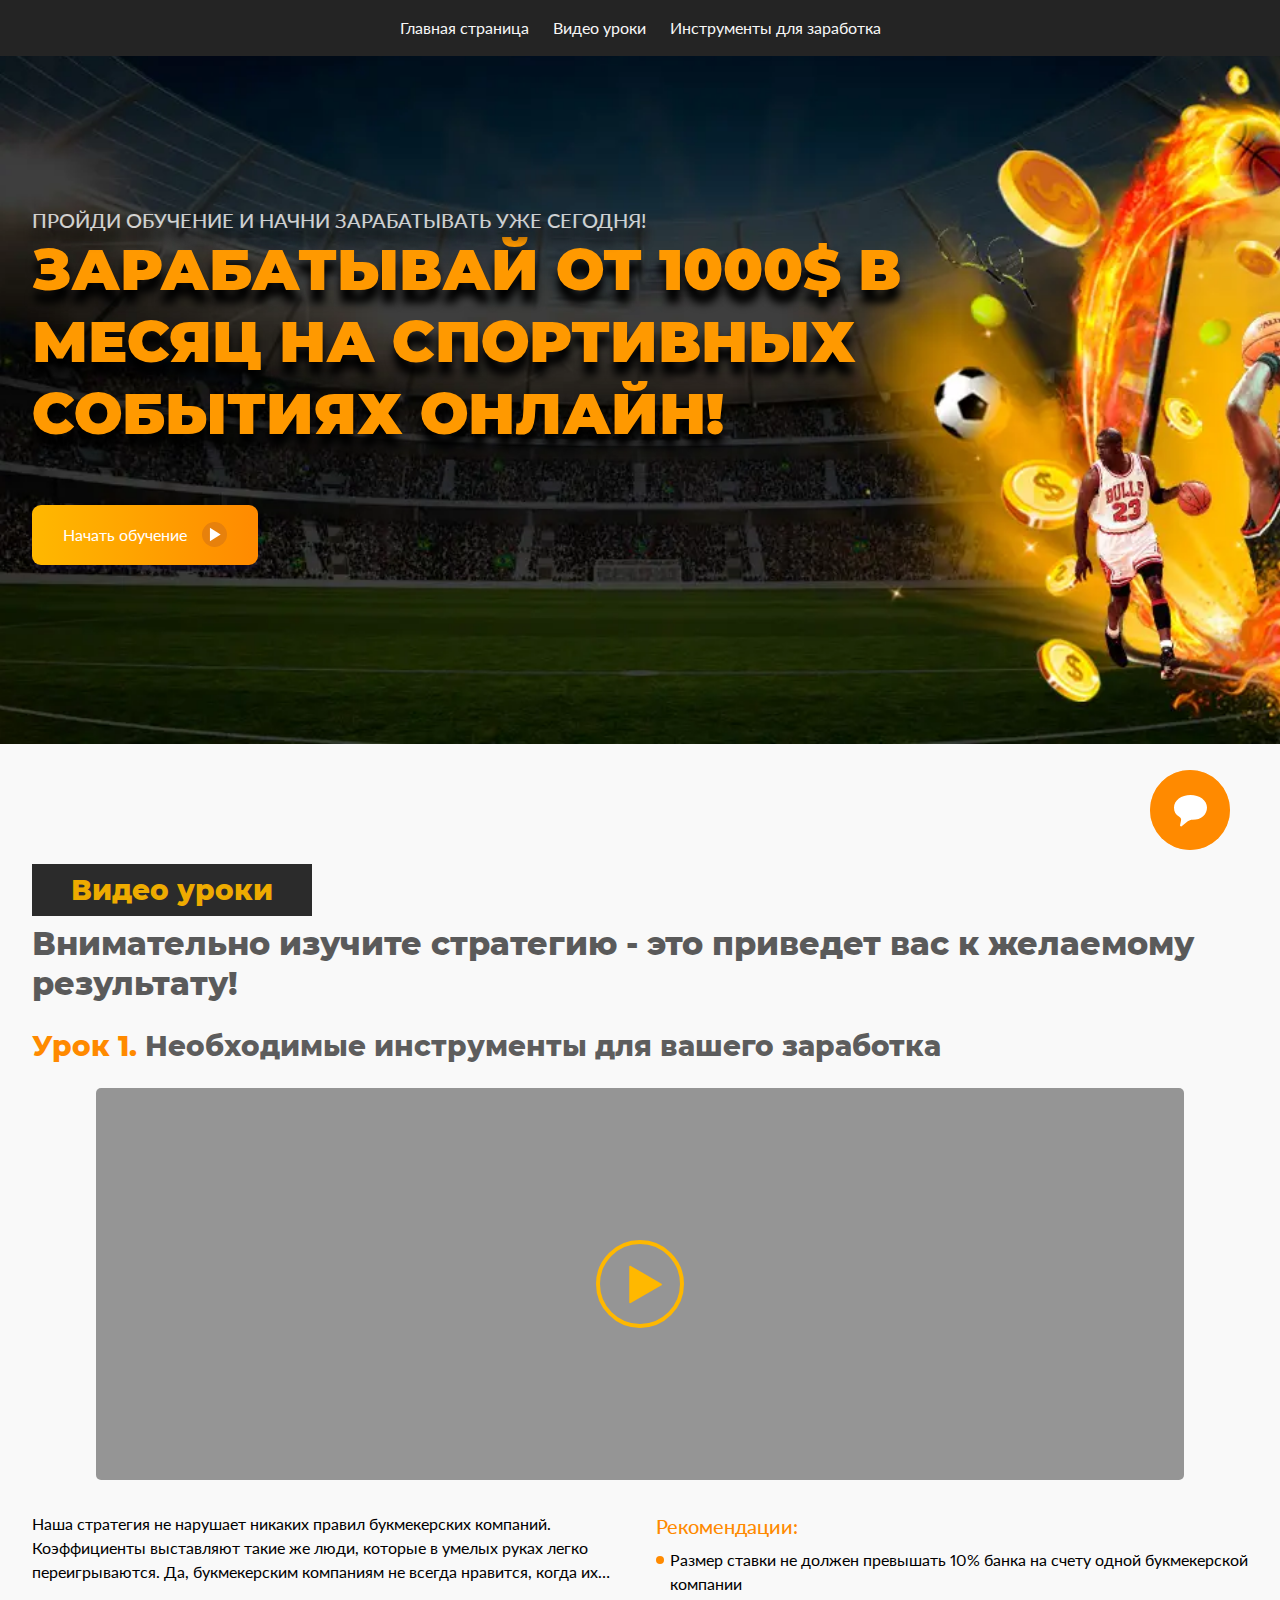
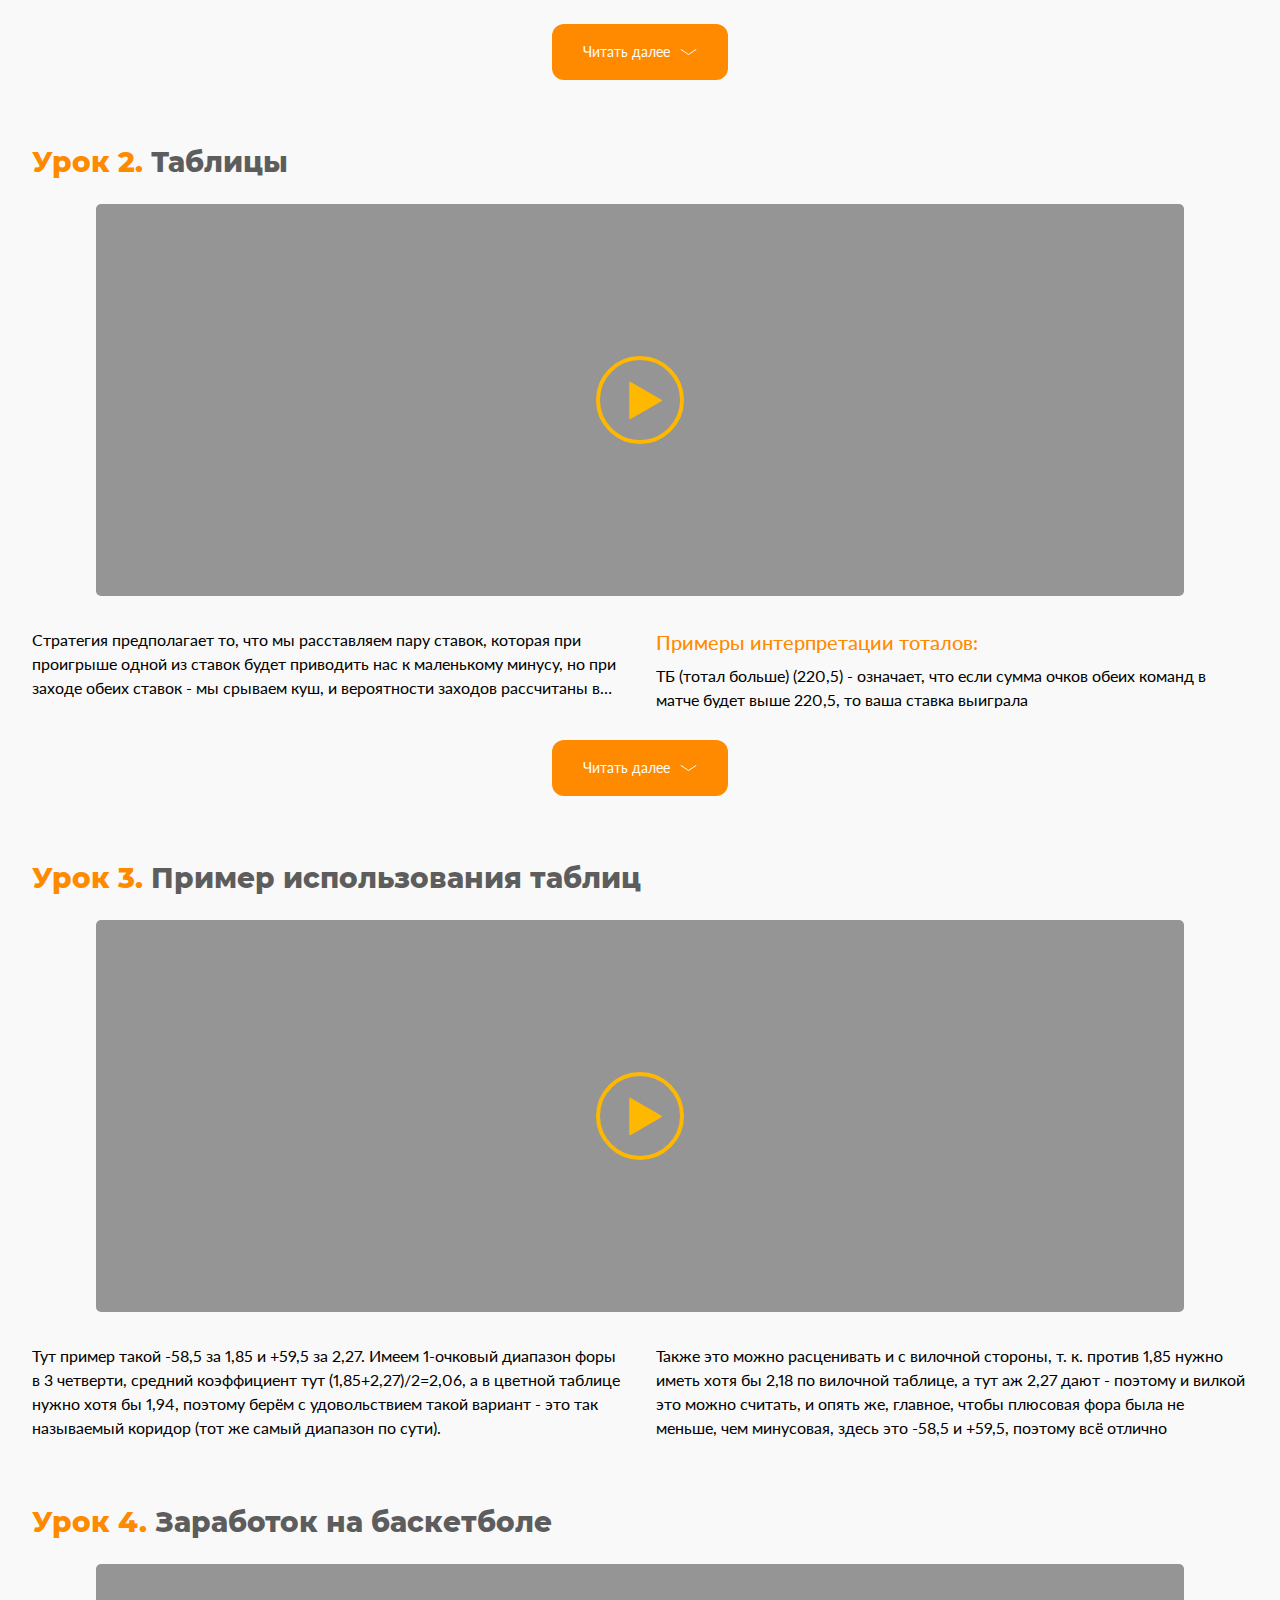
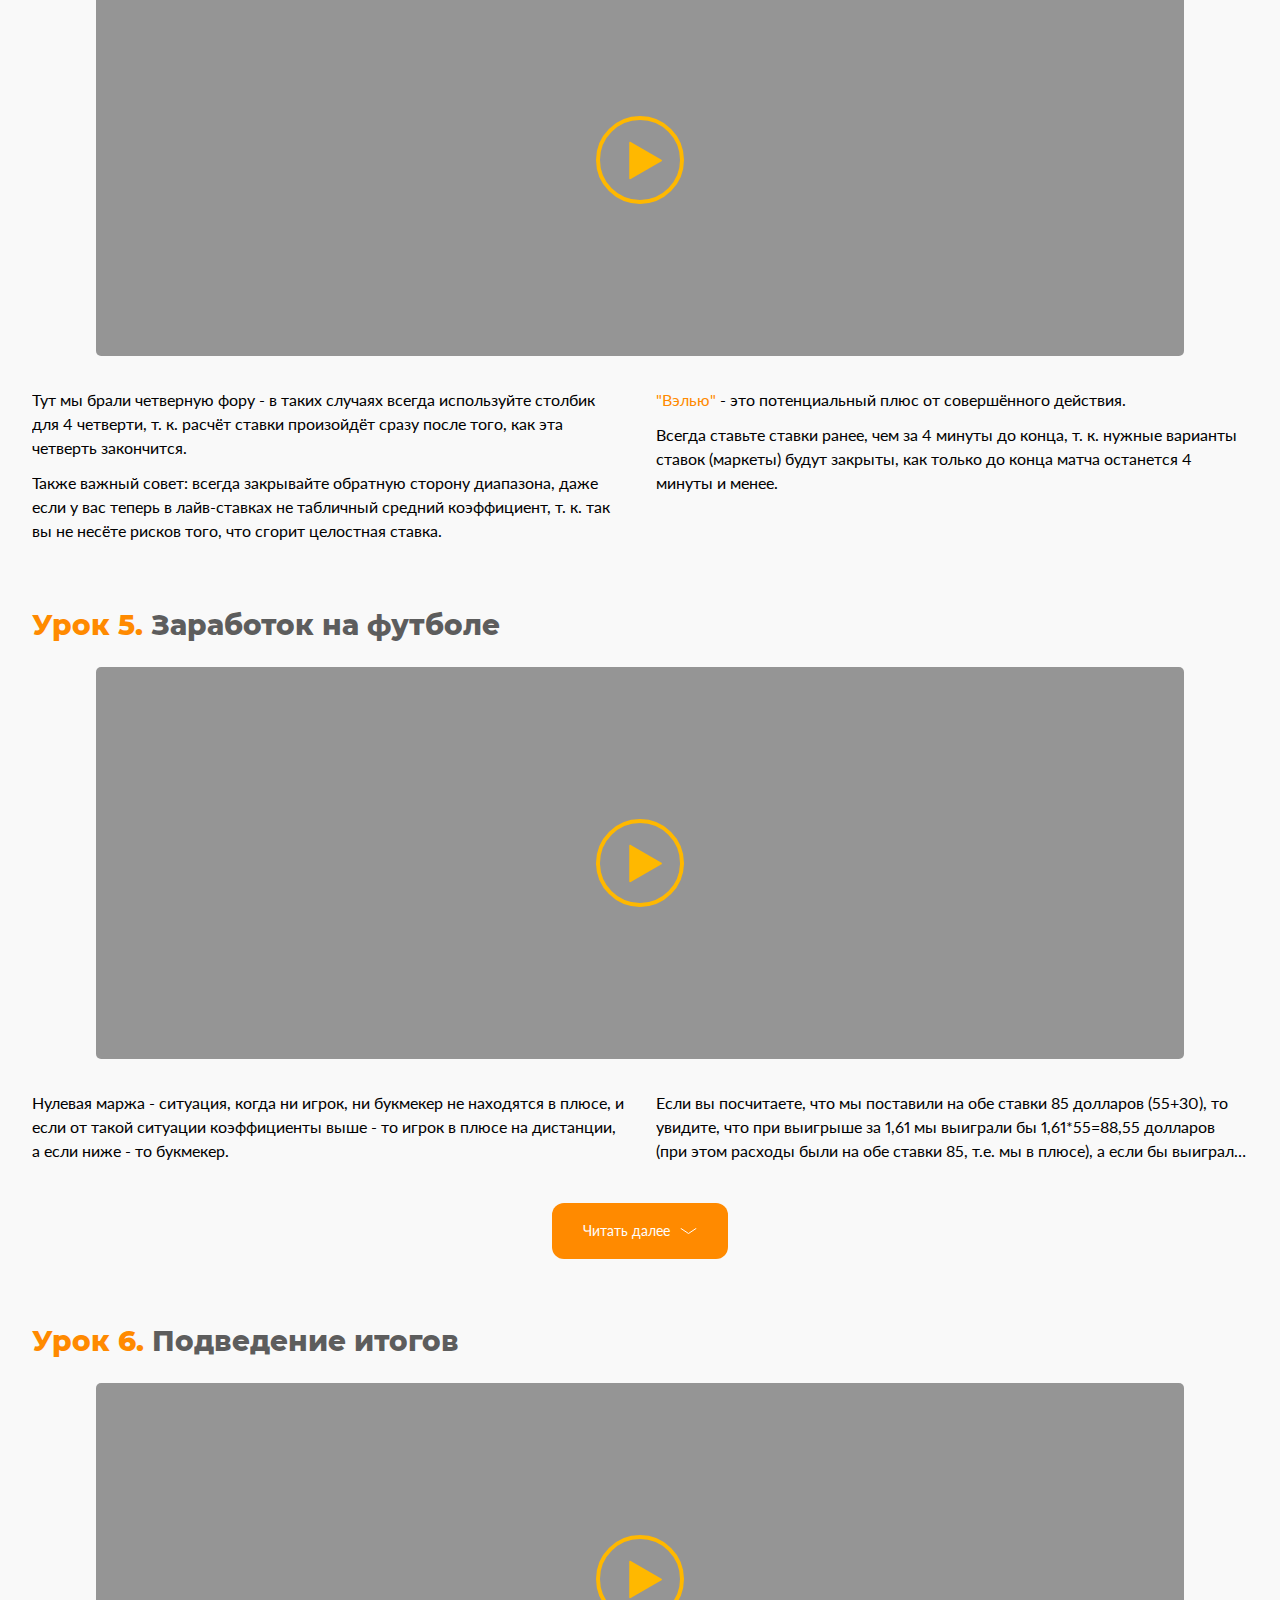
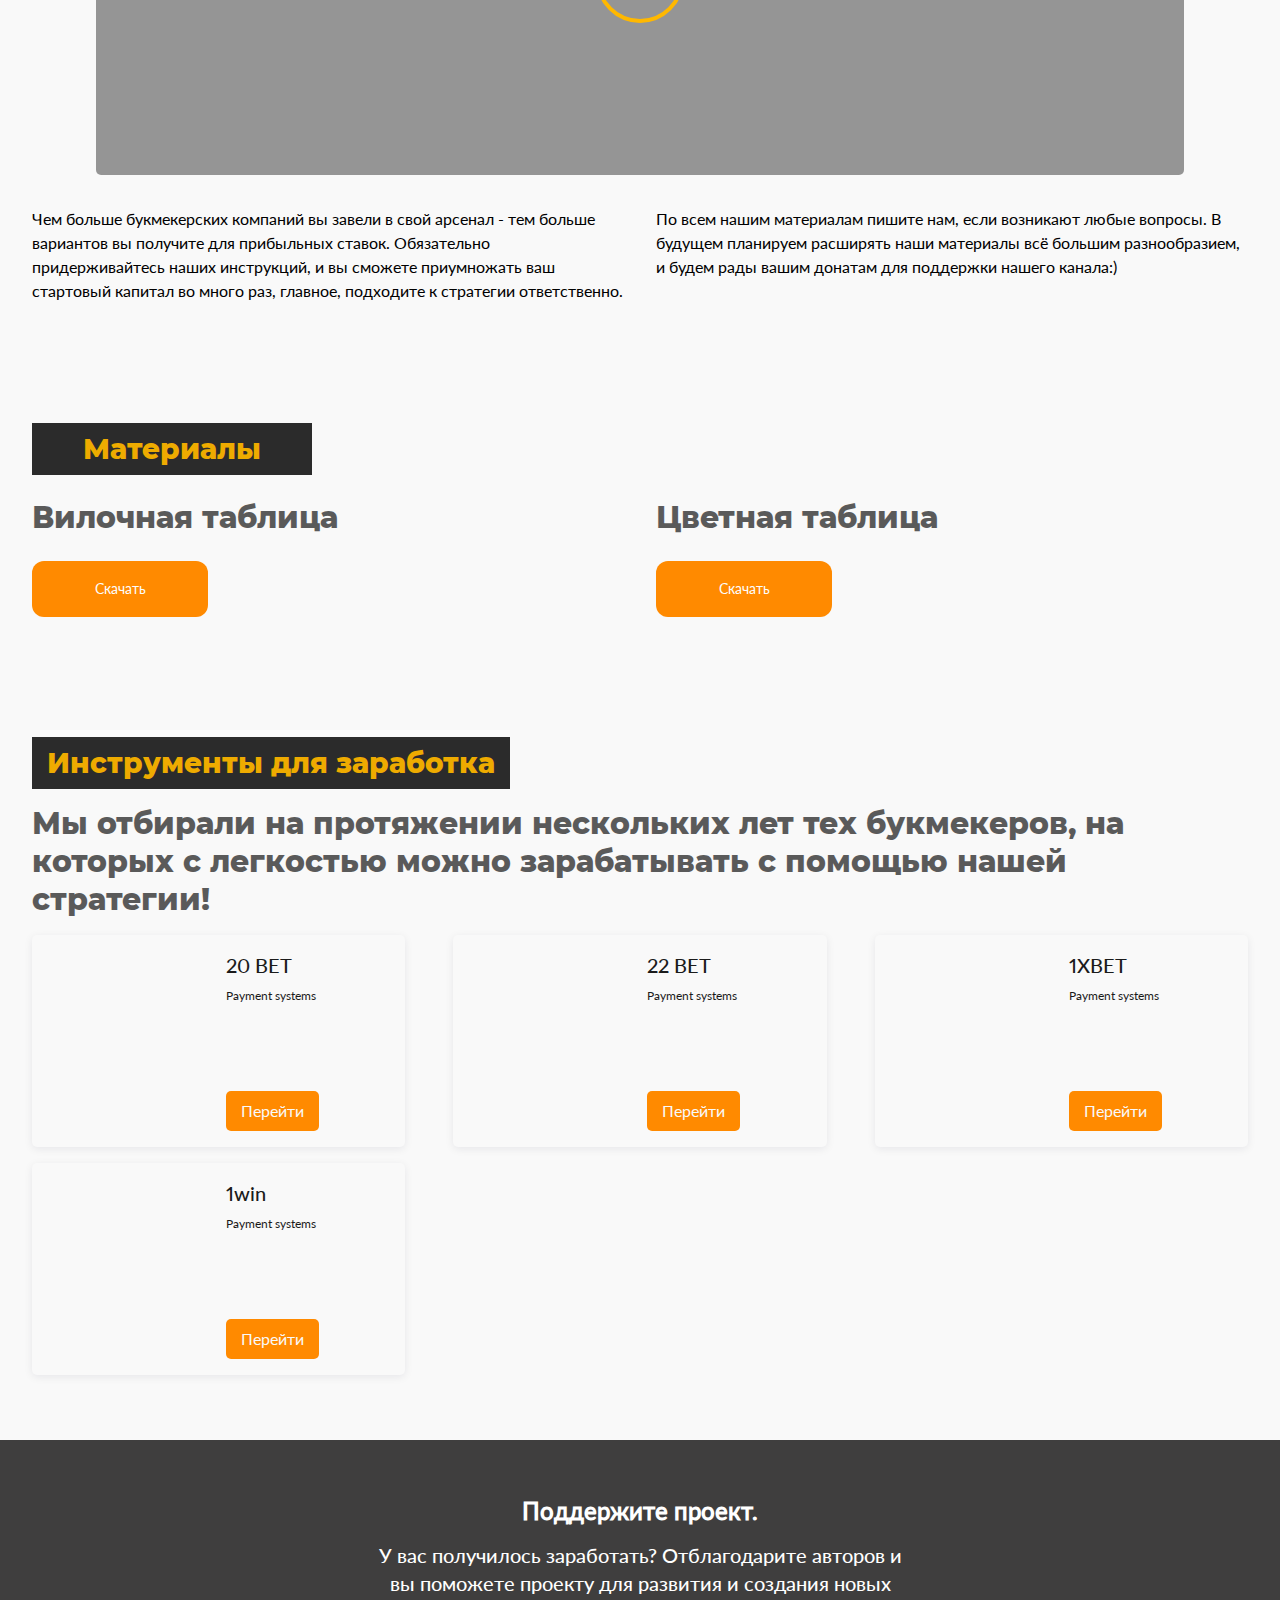
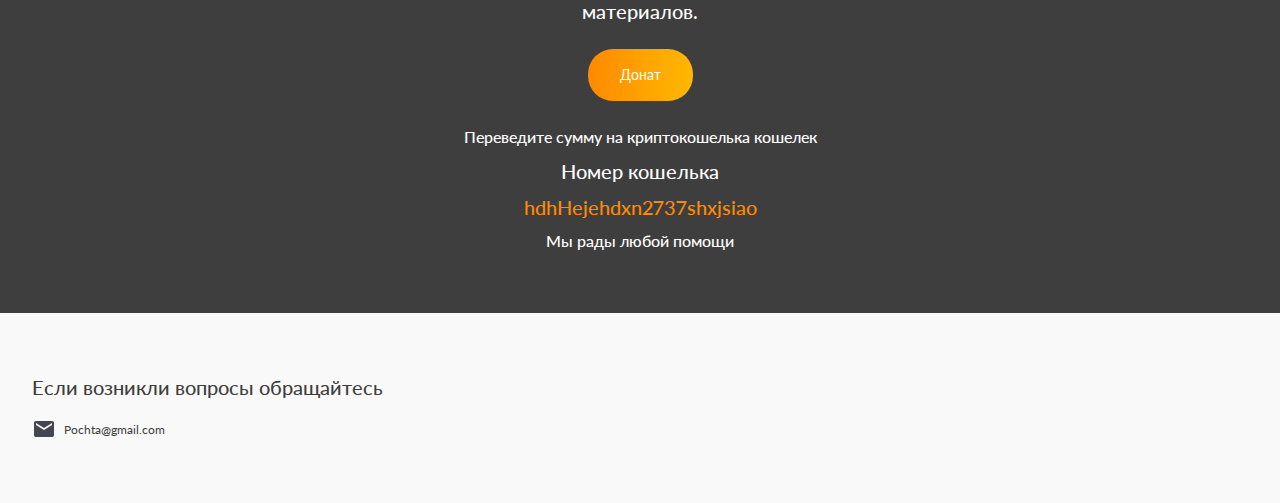
==== commit cf889684: "правки" ====
--- a/index.html
+++ b/index.html
@@ -1,5 +1,5 @@
 <!DOCTYPE html>
-<html lang="en">
+<html lang="ru">
 
 <head>
   <meta charset="UTF-8">
@@ -154,6 +154,11 @@
                     <li class="lessons__subitem">
                       <a class="lessons__text lessons__text_underline text-v1" href="https://refpa57912.top/L?tag=d_1227779m_1599c_KZ_reg&site=1227779&ad=1599&r=registration/">
                         1xBet
+                      </a>
+                    </li>
+                    <li class="lessons__subitem">
+                      <a class="lessons__text lessons__text_underline text-v1" href="https://1wsxki.top/bets/prematch">
+                        1win
                       </a>
                     </li>
                   </ul>
@@ -2110,7 +2115,6 @@
                         <img src="./img/jeton.svg" loading="lazy" width="32" height="16" alt="Pay">
                     </li>
                     <li class="best__paymet">
-                      <picture>
                         <img src="./img/perfect-money.svg" loading="lazy" width="32" height="16" alt="Pay">
                     </li>
                     <li class="best__paymet">
@@ -2126,7 +2130,6 @@
                         <img src="./img/bitcoin.svg" loading="lazy" width="32" height="16" alt="Pay">
                     </li>
                     <li class="best__paymet">
-                        <source media="(min-width: 320px)" srcset="./img/pay.webp" type="image/webp">
                         <img src="./img/L.svg" loading="lazy" width="32" height="16" alt="Pay">
                     </li>
                   </ul>
@@ -2222,14 +2225,63 @@
                         <img src="./img/bitcoin.svg" loading="lazy" width="32" height="16" alt="Pay">
                     </li>
                     <li class="best__paymet">
-                      <picture>
-                        <source media="(min-width: 320px)" srcset="./img/pay.webp" type="image/webp">
                         <img src="./img/L.svg" loading="lazy" width="32" height="16" alt="Pay">
-                      </picture>
                     </li>
                   </ul>
                 </div>
                 <a class="best__link link-v3" href="https://refpa57912.top/L?tag=d_1227779m_1599c_KZ_reg&site=1227779&ad=1599&r=registration/" aria-label="Перейти">
+                  Перейти
+                </a>
+              </div>
+            </li>
+            <li class="best__item">
+              <div class="best__image">
+                <a href="https://1wsxki.top/bets/prematch" aria-label="Букмекер">
+                    <img src="./img/1win.svg" loading="lazy" width="162" height="160" alt="Bookmekers">
+                </a>
+              </div>
+              <div class="best__descr">
+                <a class="best__name" href="https://1wsxki.top/bets/prematch" aria-label="Букмекер">
+                  1win
+                </a>
+                <div class="best__wrapper-payments">
+                  <h4 class="best__subtitle">
+                    Payment systems
+                  </h4>
+                  <ul class="best__payments" aria-label="Список оплаты">
+                    <li class="best__paymet">
+                        <img src="./img/gpay.svg" loading="lazy" width="32" height="16" alt="Pay">
+                    </li>
+                    <li class="best__paymet">
+                        <img src="./img/apple-pay.svg" loading="lazy" width="32" height="16" alt="Pay">
+                    </li>
+                    <li class="best__paymet">
+                        <img src="./img/visa.svg" loading="lazy" width="32" height="16" alt="Pay">
+                    </li>
+                    <li class="best__paymet">
+                        <img src="./img/skrill.svg" loading="lazy" width="32" height="16" alt="Pay">
+                    </li>
+                    <li class="best__paymet">
+                        <img src="./img/qiwi.svg" loading="lazy" width="32" height="16" alt="Pay">
+                    </li>
+                    <li class="best__paymet">
+                        <img src="./img/ethereum.svg" loading="lazy" width="32" height="16" alt="Pay">
+                    </li>
+                    <li class="best__paymet">
+                        <img src="./img/tether.svg" loading="lazy" width="32" height="16" alt="Pay">
+                    </li>
+                    <li class="best__paymet">
+                        <img src="./img/payeer.svg" loading="lazy" width="32" height="16" alt="Pay">
+                    </li>
+                    <li class="best__paymet">
+                        <img src="./img/bitcoin.svg" loading="lazy" width="32" height="16" alt="Pay">
+                    </li>
+                    <li class="best__paymet">
+                        <img src="./img/astropay.svg" loading="lazy" width="32" height="16" alt="Pay">
+                    </li>
+                  </ul>
+                </div>
+                <a class="best__link link-v3" href="https://1wsxki.top/bets/prematch" aria-label="Перейти">
                   Перейти
                 </a>
               </div>
